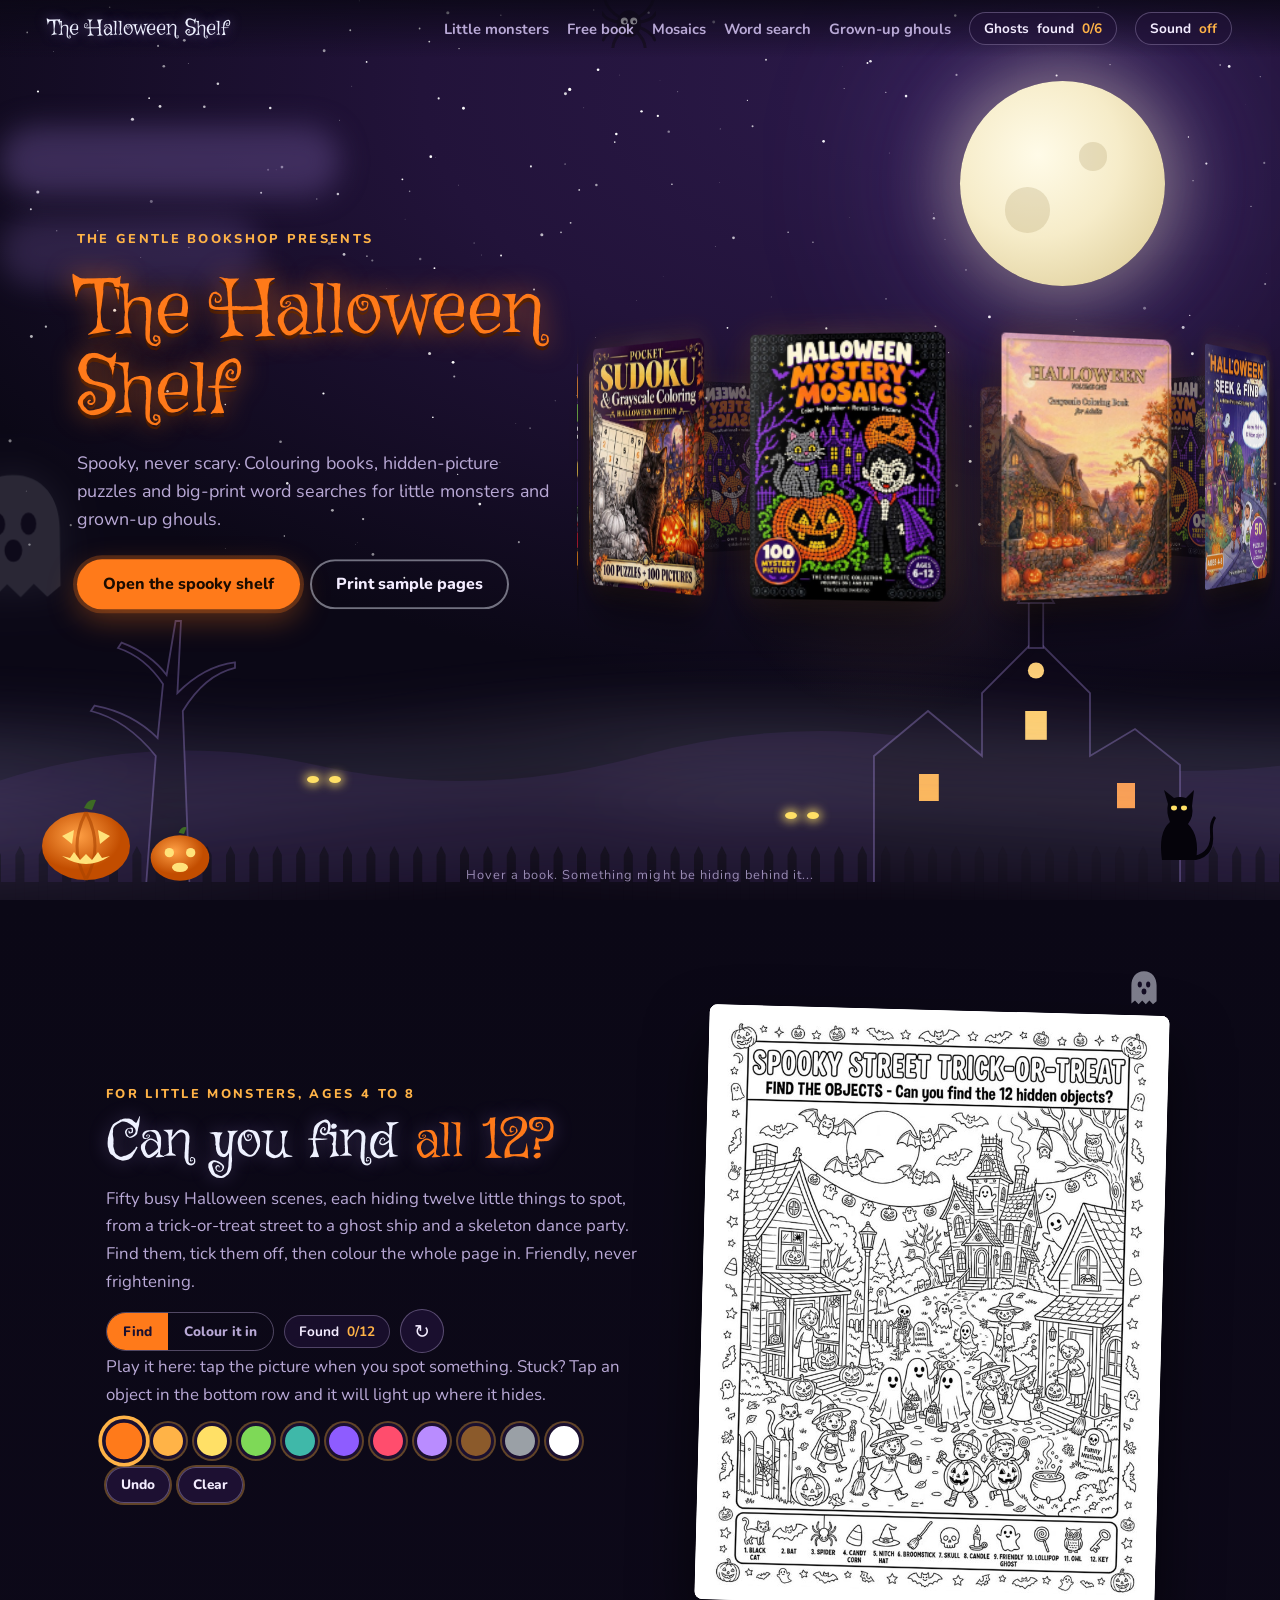
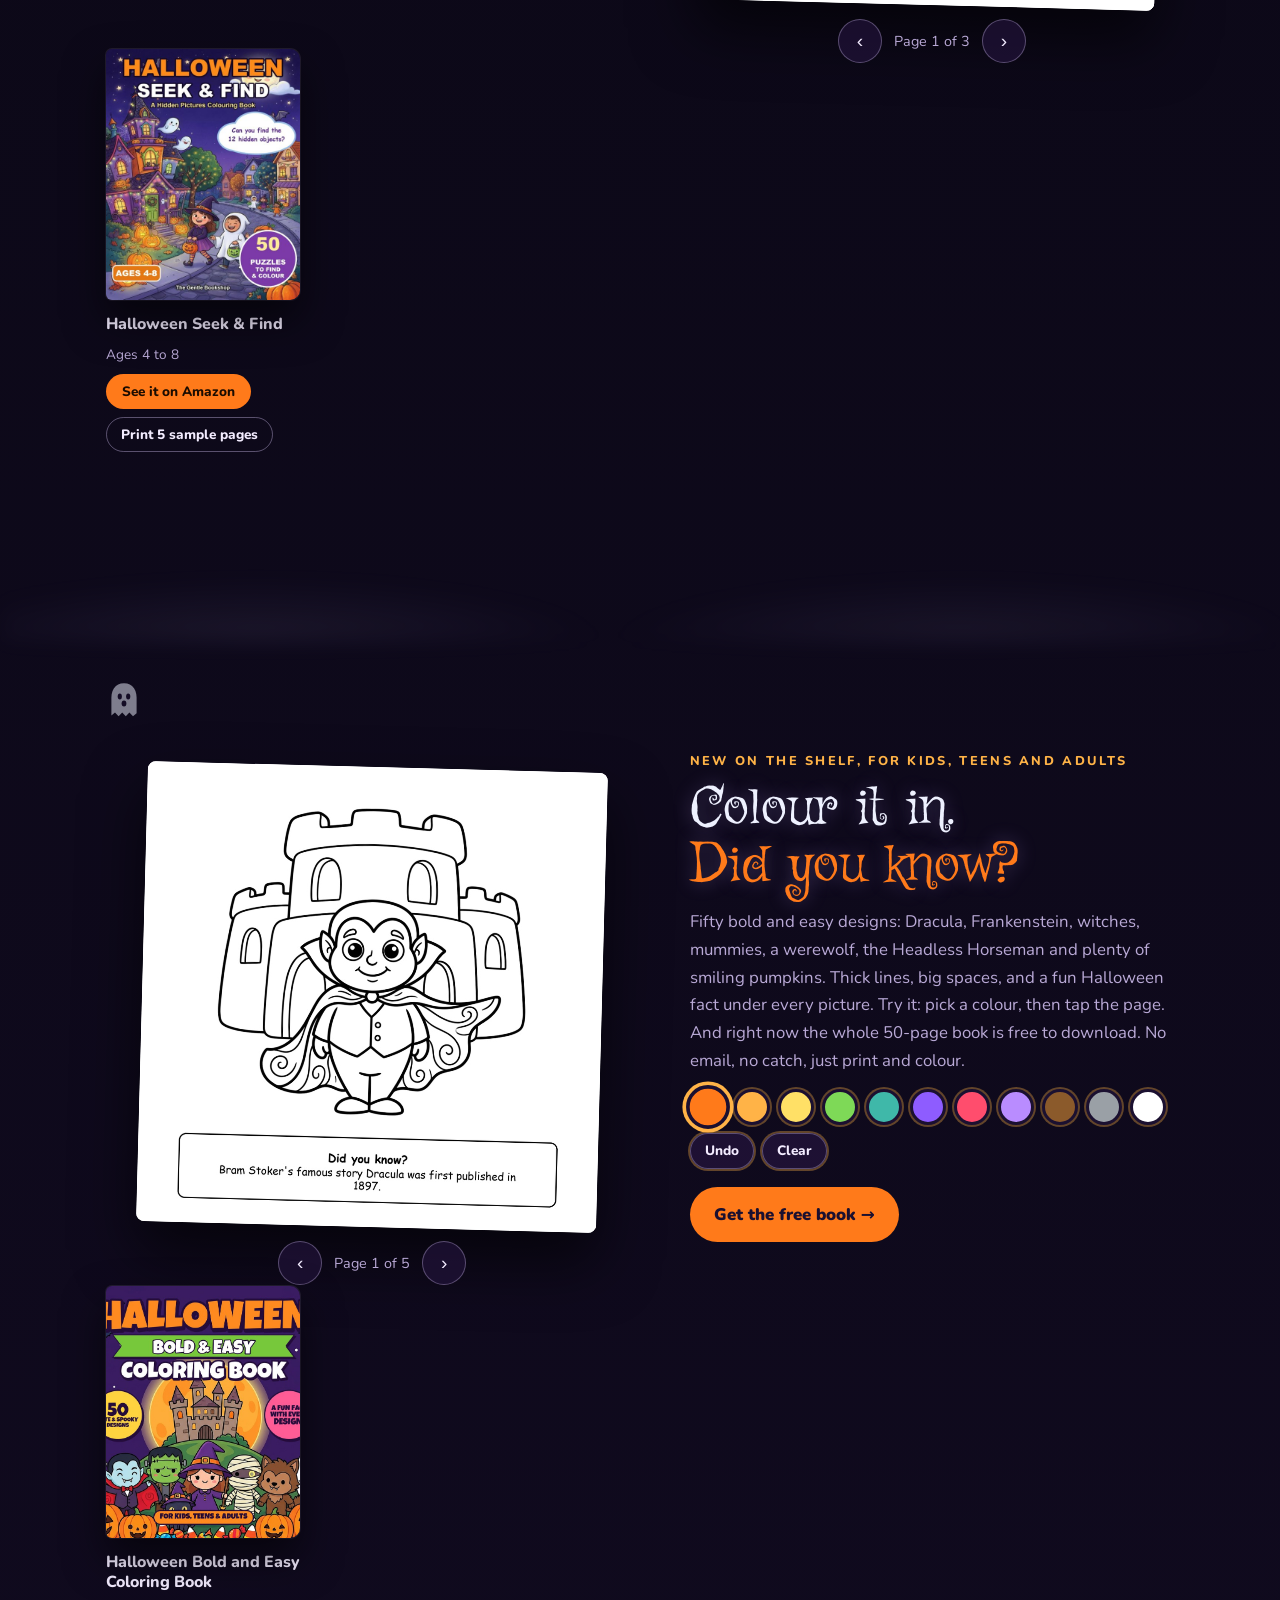
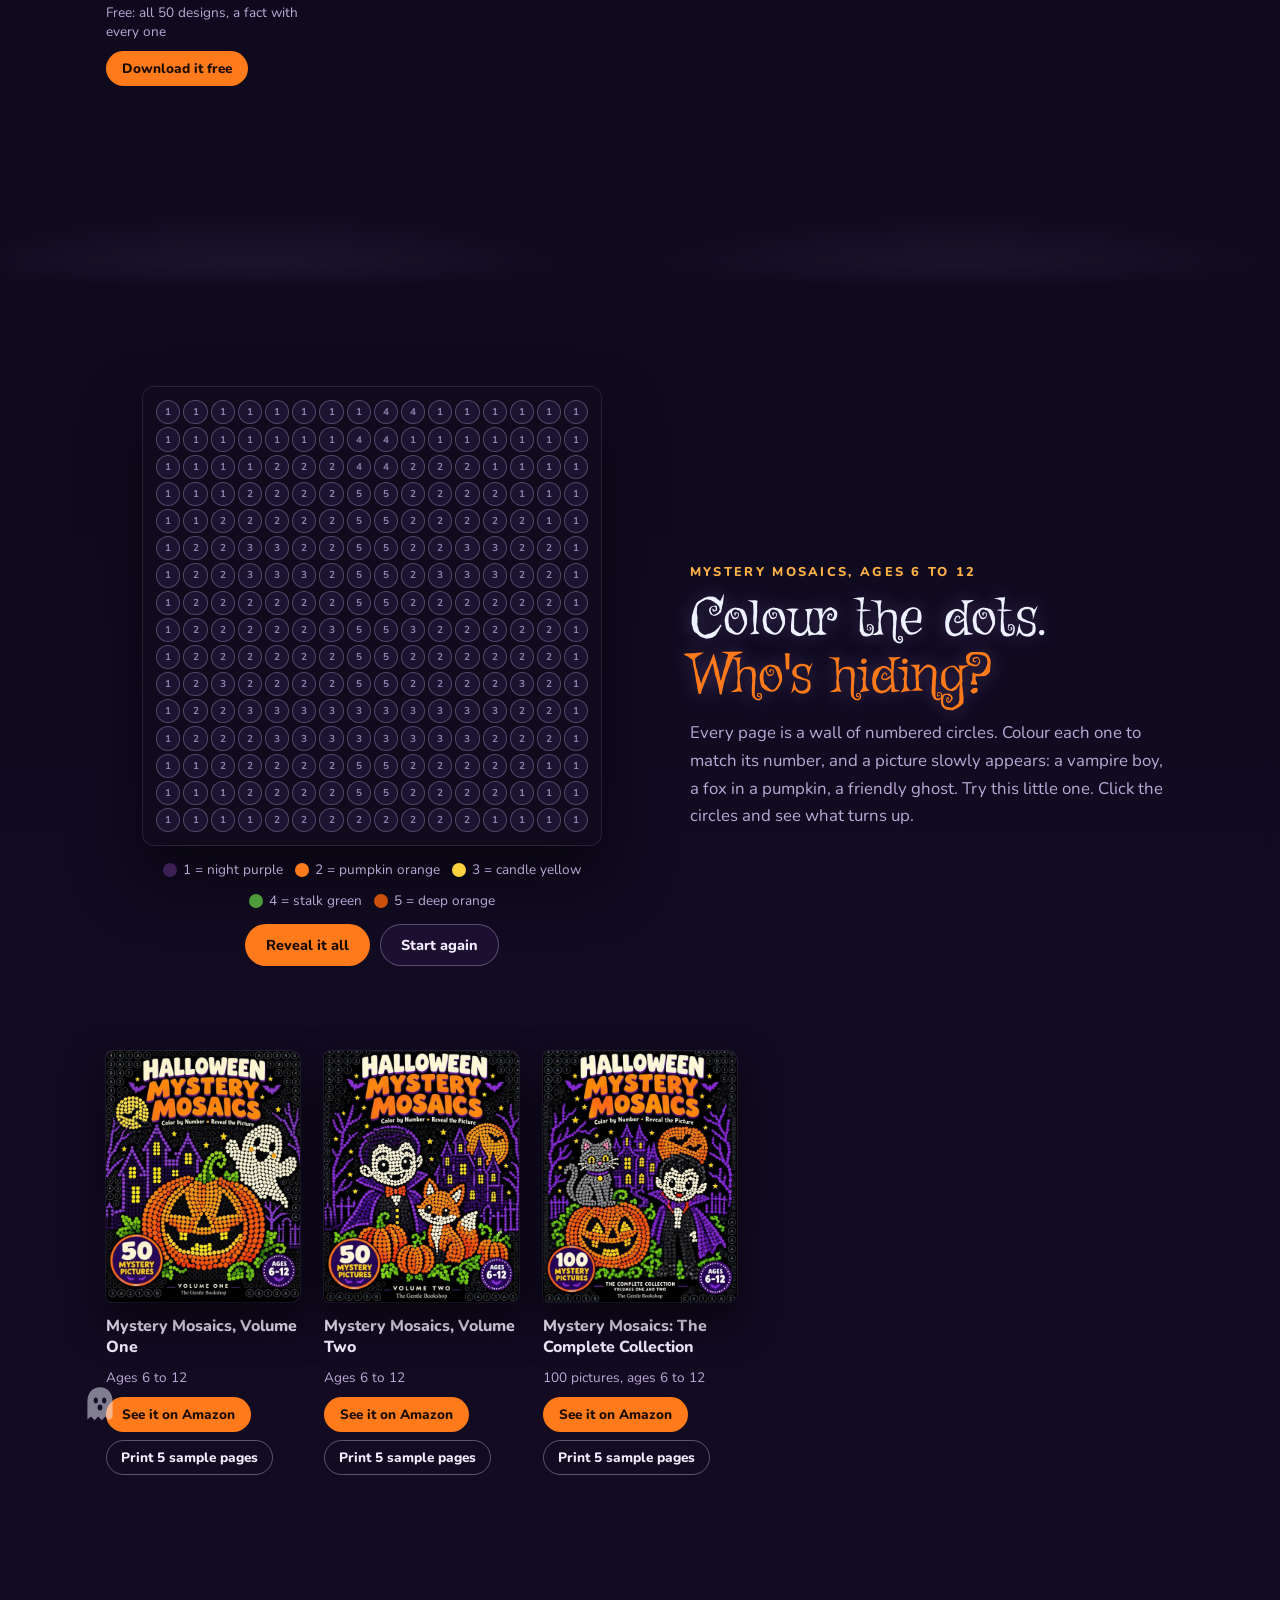
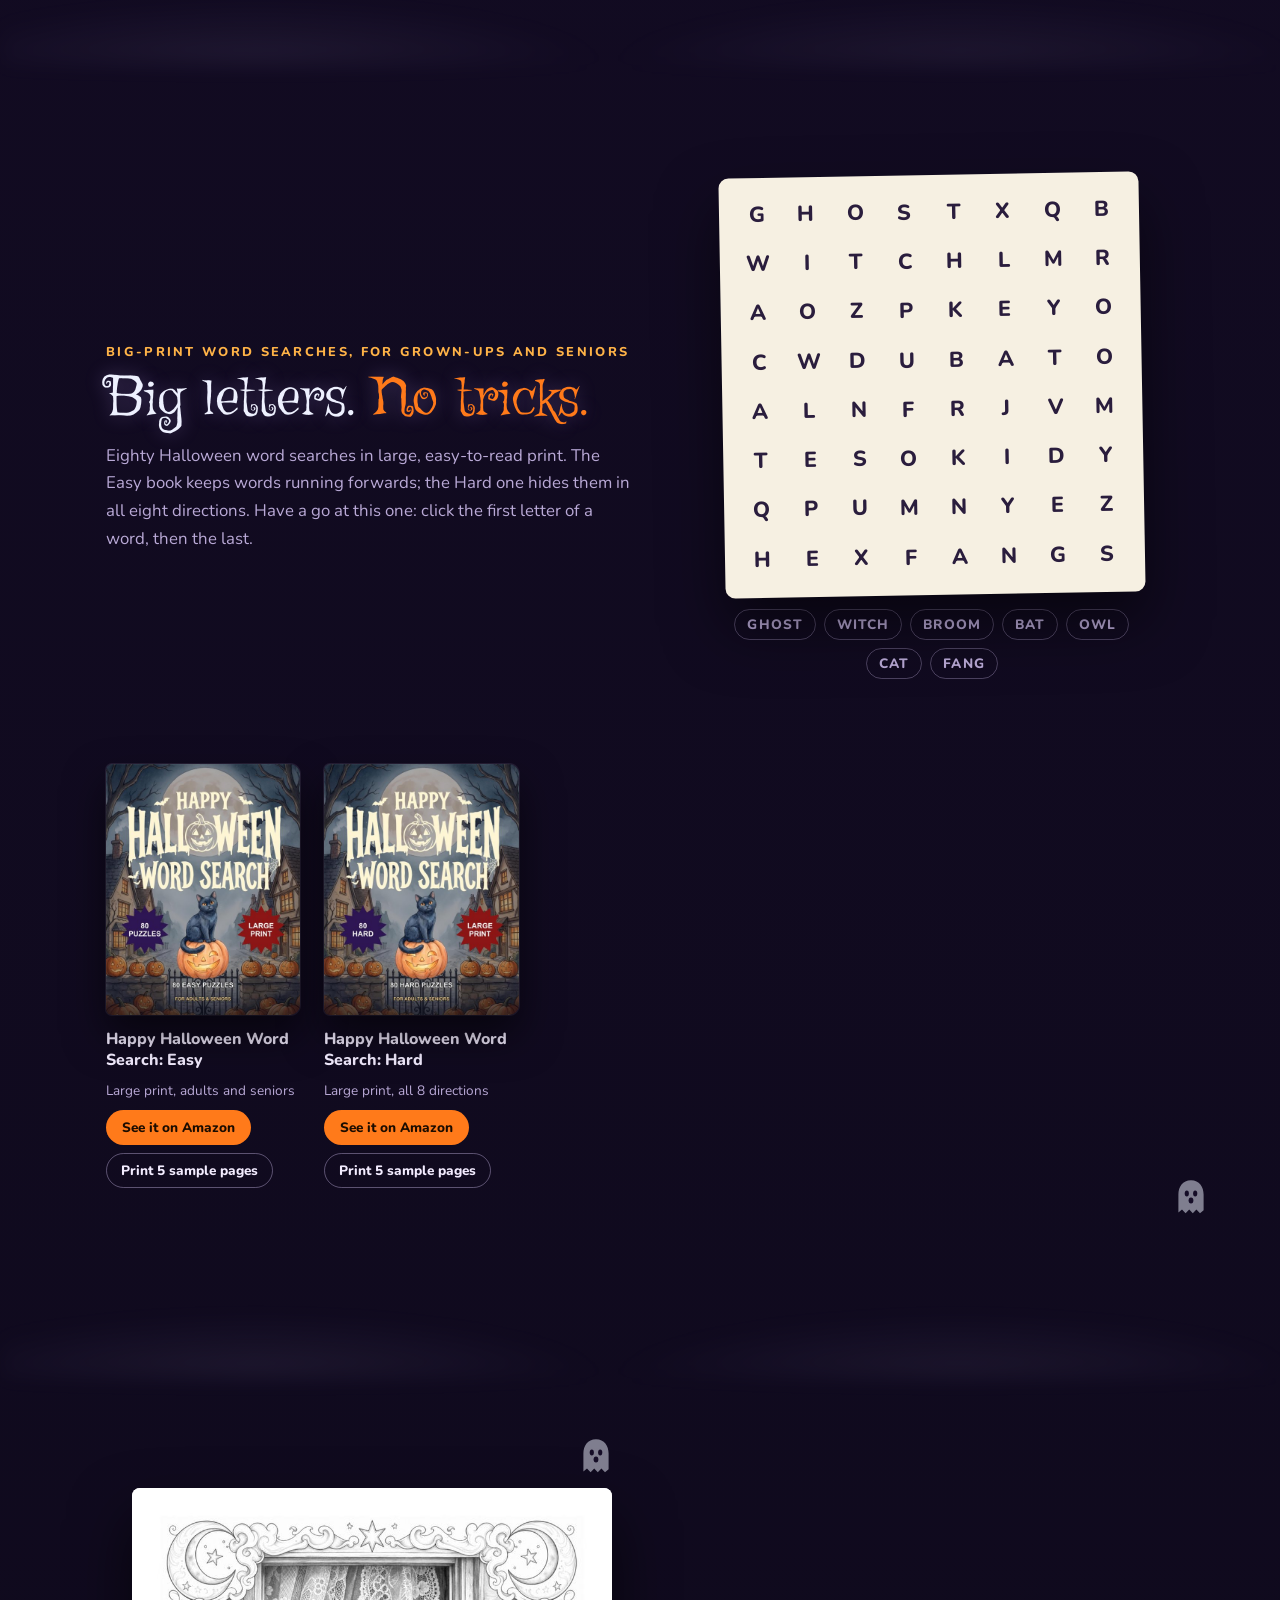
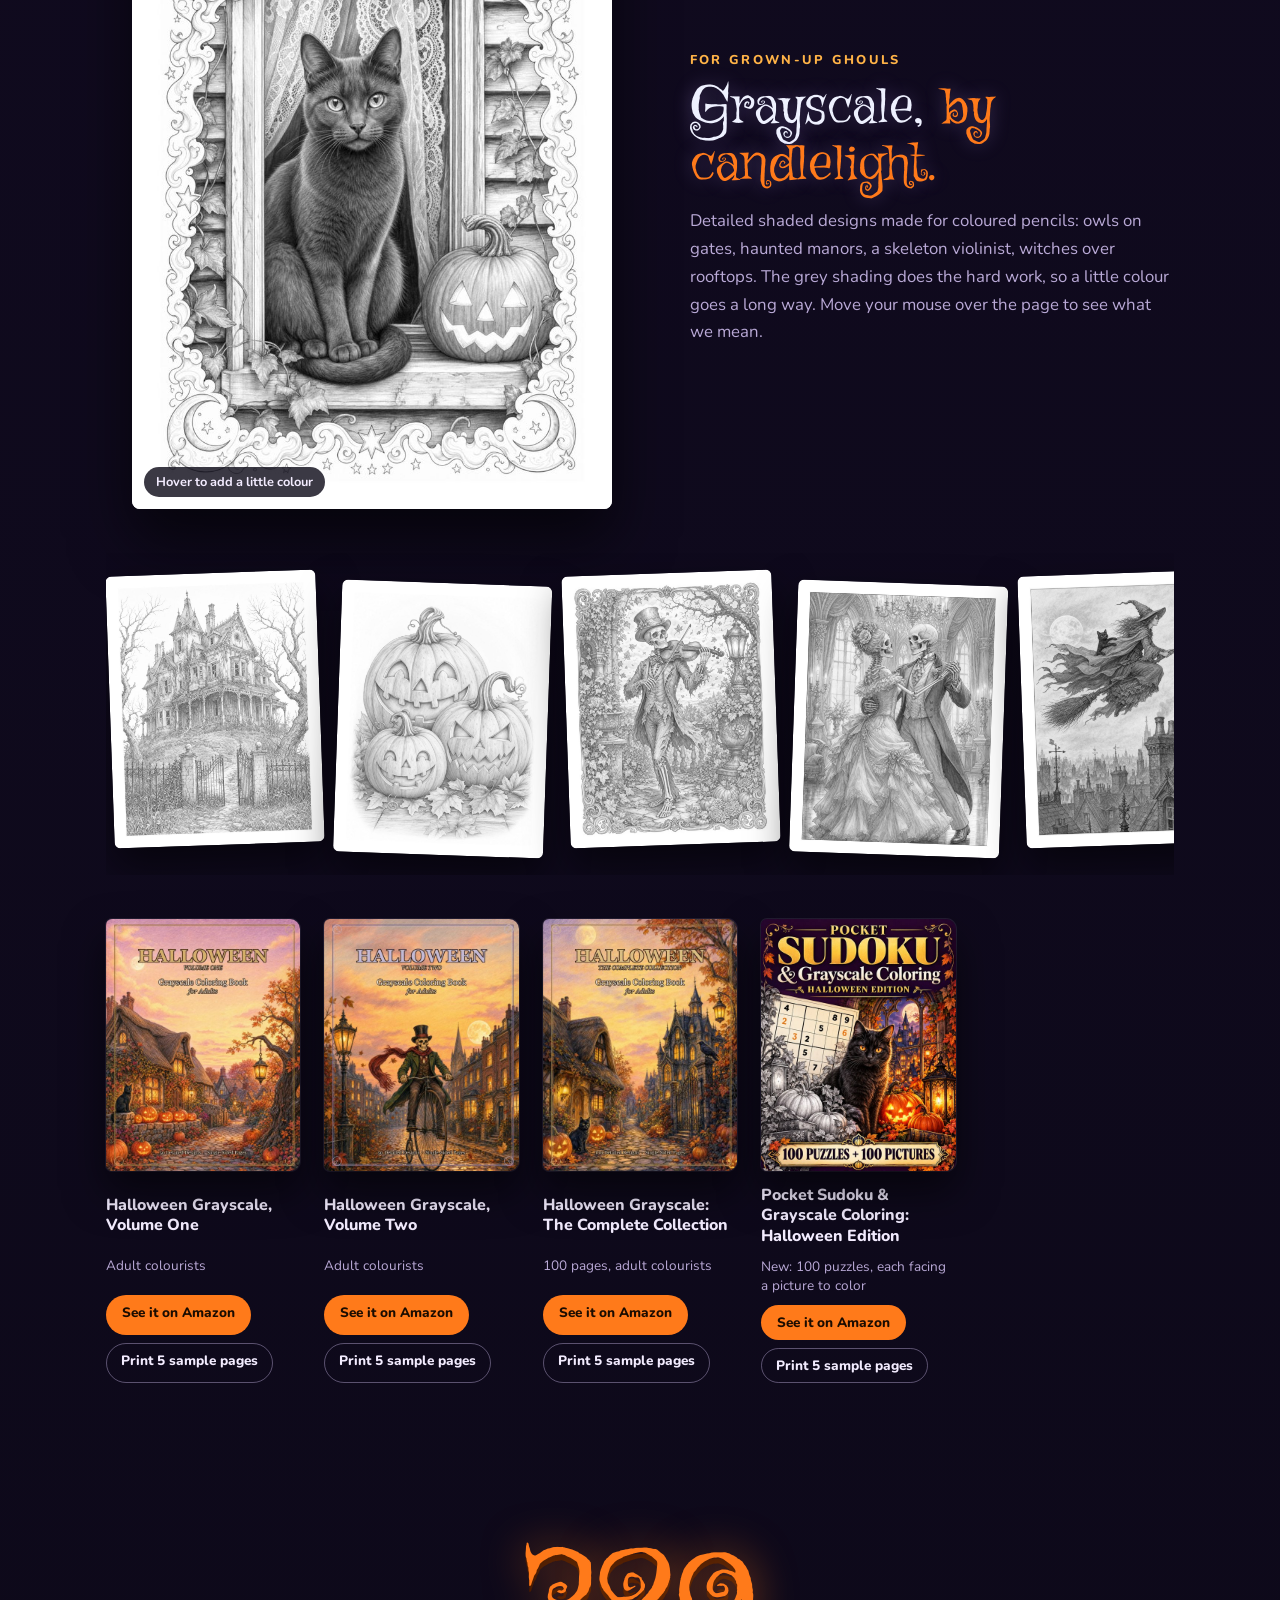
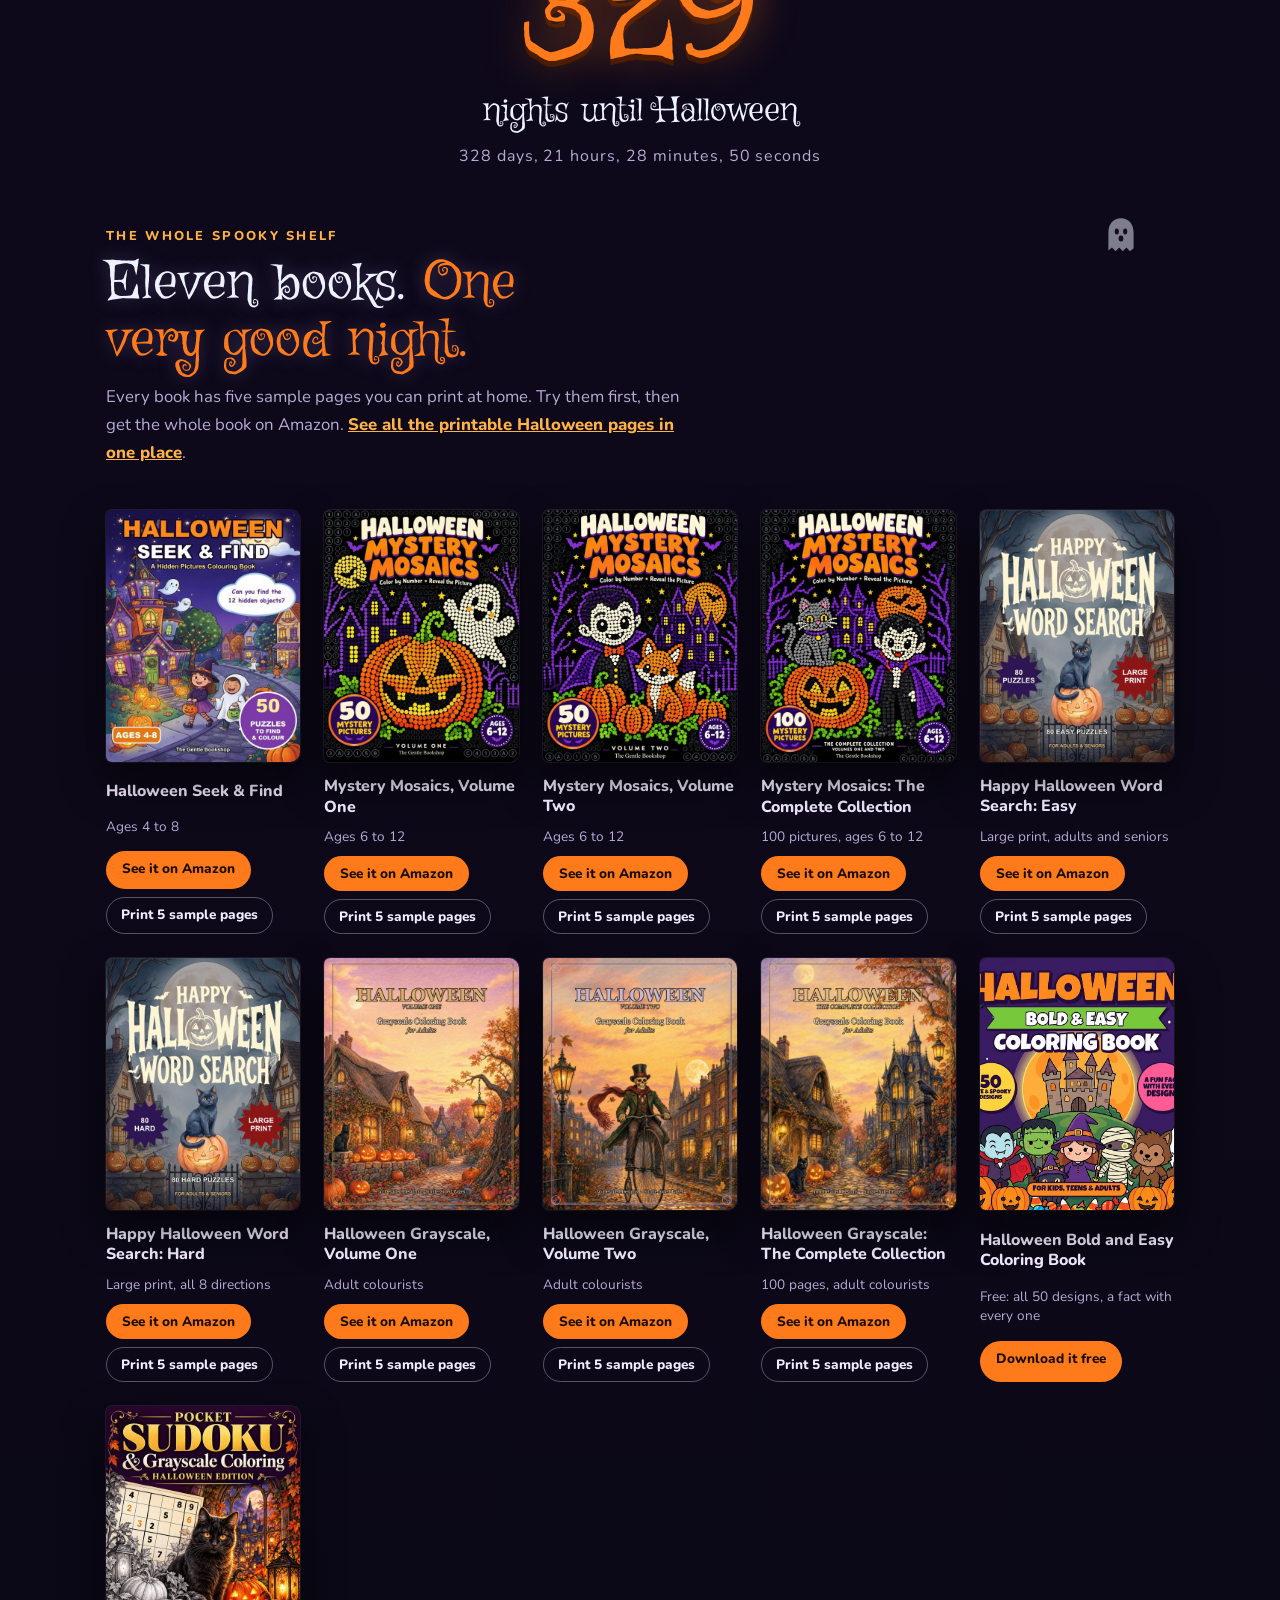
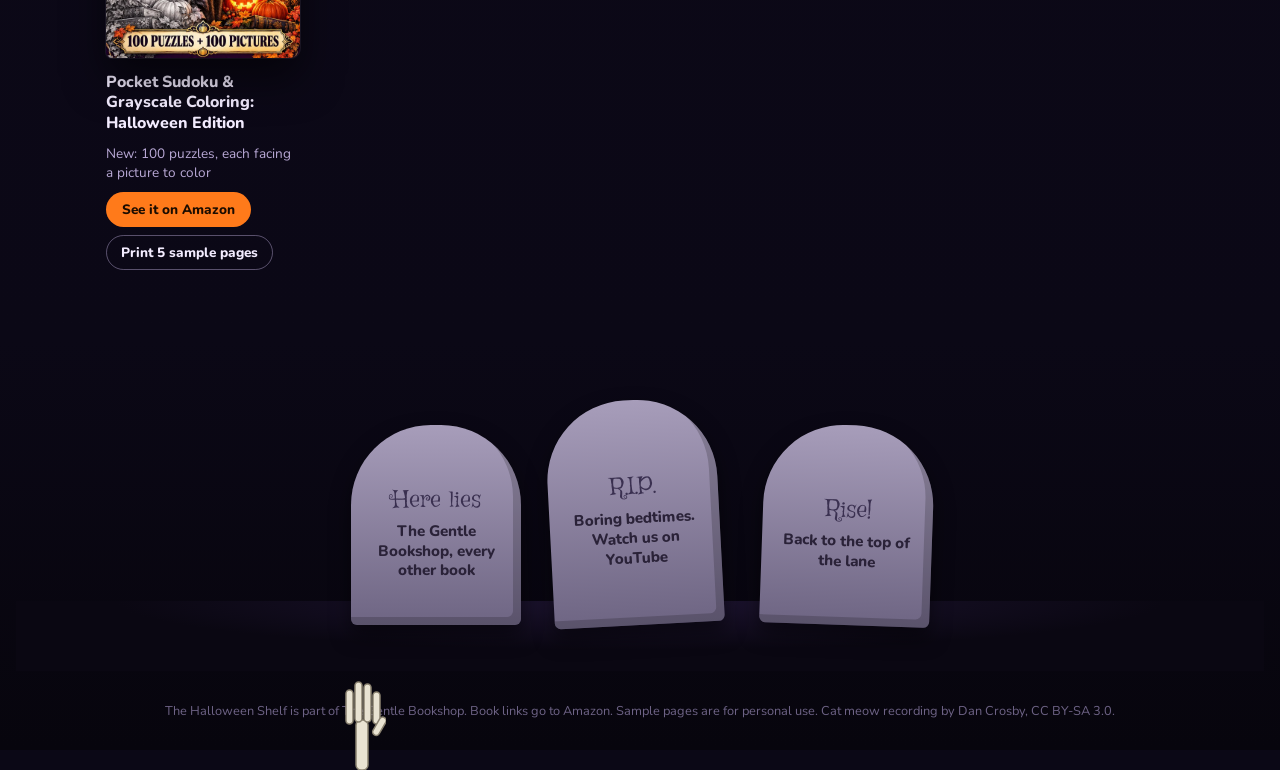
==== index.html @ a3f2cd2d "Pocket Sudoku & Grayscale Coloring: Halloween Edition is live (B0HL6G178R): ring, shelves, sample pa" ====
<!doctype html>
<html lang="en">
<head>
<meta charset="utf-8">
<meta name="viewport" content="width=device-width, initial-scale=1, viewport-fit=cover">
<title>Halloween at The Gentle Bookshop</title>
<meta name="description" content="Spooky, never scary. Halloween colouring, hidden pictures and puzzle books for little monsters and grown-up ghouls.">
<meta property="og:title" content="The Halloween Shelf | The Gentle Bookshop">
<meta property="og:description" content="Spooky, never scary. Halloween colouring, hidden pictures and puzzle books for little monsters and grown-up ghouls.">
<meta property="og:image" content="https://ainjection.github.io/halloween-books/og.jpg">
<meta property="og:url" content="https://ainjection.github.io/halloween-books/">
<meta name="twitter:card" content="summary_large_image">
<link rel="icon" href="data:image/svg+xml,%3Csvg xmlns='http://www.w3.org/2000/svg' viewBox='0 0 96 84'%3E%3Cellipse cx='48' cy='48' rx='44' ry='34' fill='%23ff7a1a'/%3E%3Cpath d='M46 10 Q50 0 58 2 L54 12Z' fill='%233d6b24'/%3E%3Cpath d='M24 38 L36 32 L34 46Z M72 38 L60 32 L62 46Z M24 58 Q48 74 72 58 L48 62Z' fill='%231b0c00'/%3E%3C/svg%3E">
<link rel="preconnect" href="https://fonts.googleapis.com">
<link rel="stylesheet" href="https://fonts.googleapis.com/css2?family=Griffy&family=Nunito:wght@400;700;800&display=swap">
<style>
:root{
  --night:#0b0816; --plum:#22133a; --dusk:#3b1f55; --moon:#f6ecc9;
  --pumpkin:#ff7a1a; --glow:#ffb347; --ghost:#eef1ff; --ink:#f3ecff; --muted:#b9a9d6;
  --display:"Griffy","Georgia",serif; --body:"Nunito","Segoe UI",system-ui,sans-serif;
  color-scheme:dark;
}
*{box-sizing:border-box}
html{scroll-behavior:smooth;scroll-padding-top:70px}
html,body{margin:0;background:var(--night);color:var(--ink);font-family:var(--body)}
a{color:inherit}

/* ---------- HERO STAGE ---------- */
.hero{position:relative;height:100vh;min-height:640px;overflow:hidden;isolation:isolate;
  background:radial-gradient(120% 90% at 75% 10%,#2c1a4a 0%,var(--plum) 35%,var(--night) 75%)}
#stars{position:absolute;inset:0;z-index:0}
.moon{position:absolute;right:9vw;top:9vh;width:clamp(120px,16vw,240px);aspect-ratio:1;border-radius:50%;z-index:1;
  background:radial-gradient(circle at 38% 36%,#fffbe8 0%,var(--moon) 45%,#d9c78f 100%);
  box-shadow:0 0 60px 18px rgba(246,236,201,.35),0 0 160px 60px rgba(160,120,255,.18)}
.moon::before,.moon::after{content:"";position:absolute;border-radius:50%;background:rgba(170,150,100,.25)}
.moon::before{width:22%;height:22%;left:22%;top:52%}
.moon::after{width:14%;height:14%;left:58%;top:30%}
.cloud{position:absolute;z-index:2;height:70px;border-radius:70px;background:rgba(92,70,130,.55);filter:blur(14px);animation:drift linear infinite}
.cloud.c1{top:14vh;width:340px;animation-duration:70s}
.cloud.c2{top:24vh;width:260px;animation-duration:95s;animation-delay:-40s;opacity:.7}
@keyframes drift{from{transform:translateX(110vw)}to{transform:translateX(-400px)}}

.skyline{position:absolute;left:0;right:0;bottom:0;z-index:3;width:100%;height:46vh}
.win{animation:flicker 3.2s infinite steps(1)}
.win.w2{animation-delay:-1.3s}.win.w3{animation-delay:-2.1s}
@keyframes flicker{0%,100%{opacity:1}40%{opacity:.35}42%{opacity:1}70%{opacity:.6}72%{opacity:1}}

.fog{position:absolute;left:-50%;width:200%;z-index:6;pointer-events:none;filter:blur(18px);
  background:radial-gradient(40% 60% at 20% 60%,rgba(200,190,255,.16),transparent 70%),
             radial-gradient(35% 55% at 55% 50%,rgba(220,210,255,.12),transparent 70%),
             radial-gradient(40% 60% at 85% 60%,rgba(200,190,255,.15),transparent 70%)}
.fog.f1{bottom:-6vh;height:34vh;animation:fogmove 38s linear infinite}
.fog.f2{bottom:4vh;height:26vh;opacity:.7;animation:fogmove 60s linear infinite reverse}
@keyframes fogmove{from{transform:translateX(0)}to{transform:translateX(25%)}}

.sprite{position:absolute;top:0;left:0;pointer-events:none;will-change:transform;transition:opacity .5s}
.ghost-svg{width:100%;height:auto;display:block;filter:drop-shadow(0 0 18px rgba(220,225,255,.55))}
.bat{width:54px;z-index:5}
.bat .wing{transform-origin:50% 50%;animation:flap .22s ease-in-out infinite alternate}
@keyframes flap{from{transform:scaleY(1)}to{transform:scaleY(.25)}}

.pumpkins{position:absolute;bottom:2vh;left:3vw;z-index:9;display:flex;gap:14px;align-items:flex-end;pointer-events:none}
.pk{position:relative}
.pk .face{animation:candle 1.4s infinite alternate ease-in-out}
.pk:nth-child(2) .face{animation-duration:1.1s}
@keyframes candle{0%{opacity:.75}30%{opacity:1}60%{opacity:.85}100%{opacity:1}}
.eyes{position:absolute;z-index:8;display:flex;gap:10px;pointer-events:none}
.eyes i{width:12px;height:7px;border-radius:50%;background:#ffe066;box-shadow:0 0 10px 3px rgba(255,224,102,.7);animation:blink 5s infinite}
@keyframes blink{0%,92%,100%{transform:scaleY(1)}95%{transform:scaleY(.08)}}

/* ---------- COPY ---------- */
.copy{position:absolute;z-index:12;left:clamp(16px,6vw,96px);top:50%;transform:translateY(-58%);max-width:min(520px,88vw)}
.kicker{font-weight:800;letter-spacing:.18em;text-transform:uppercase;font-size:.8rem;color:var(--glow)}
h1{font-family:var(--display);font-weight:400;font-size:clamp(2.6rem,6.2vw,5.2rem);line-height:1;margin:.3em 0 .25em;
  color:var(--ghost);text-shadow:0 0 22px rgba(190,160,255,.55),0 4px 0 #1a0f2b}
h1 span{color:var(--pumpkin);text-shadow:0 0 26px rgba(255,122,26,.7),0 4px 0 #3a1400}
.copy p{font-size:clamp(1rem,1.4vw,1.2rem);line-height:1.55;color:var(--muted);margin:0 0 1.4em;max-width:44ch}
.cta{display:inline-flex;gap:10px;align-items:center;padding:14px 26px;border-radius:999px;background:var(--pumpkin);color:#1b0c00;
  font-weight:800;text-decoration:none;box-shadow:0 0 0 4px rgba(255,122,26,.25),0 10px 30px rgba(255,122,26,.35);transition:transform .2s}
.cta:hover{transform:translateY(-2px) scale(1.03)}
.cta:focus-visible{outline:3px solid var(--ghost);outline-offset:3px}

/* ---------- 3D CAROUSEL ---------- */
.carousel-wrap{position:absolute;z-index:11;right:clamp(0px,4vw,80px);top:50%;transform:translateY(-46%);
  width:min(620px,56vw);height:420px;perspective:1300px}
.ring{position:absolute;left:50%;top:50%;width:0;height:0;transform-style:preserve-3d}
.book{position:absolute;width:150px;height:200px;margin:-100px 0 0 -75px;transform-style:preserve-3d;cursor:pointer;text-decoration:none}
.book .cover{position:absolute;inset:0;border-radius:4px 8px 8px 4px;overflow:hidden;background:#1a1028;
  box-shadow:0 18px 40px rgba(0,0,0,.6),0 0 24px rgba(255,160,60,.18);transition:transform .35s,box-shadow .35s;backface-visibility:hidden}
.book .cover img{width:100%;height:100%;object-fit:cover;display:block}
.book .cover::after{content:"";position:absolute;inset:0;background:linear-gradient(100deg,rgba(255,255,255,.18),transparent 30%,transparent 80%,rgba(0,0,0,.25))}
.book:hover .cover,.book:focus-visible .cover{transform:translateZ(40px) scale(1.06);box-shadow:0 26px 60px rgba(0,0,0,.7),0 0 40px rgba(255,160,60,.5)}
.book:focus-visible{outline:none}
/* the peeking ghost lives behind each book */
.peek{position:absolute;left:50%;top:0;width:78px;margin-left:-39px;transform:translateY(20%) translateZ(-6px);
  transition:transform .45s cubic-bezier(.34,1.8,.5,1);pointer-events:none}
.book.peeking .peek{transform:translateY(-52%) translateZ(-6px)}
.book:hover .peek,.book:focus-visible .peek{transform:translateY(-92%) translateZ(-6px) rotate(-6deg)}
.boo{position:absolute;left:62%;top:-4px;font-family:var(--display);font-size:1.3rem;color:#1b0c00;background:var(--ghost);
  padding:2px 10px;border-radius:14px;opacity:0;transform:scale(.4) translateY(10px);transition:all .3s .1s;box-shadow:0 4px 12px rgba(0,0,0,.4);white-space:nowrap}
.book:hover .boo,.book:focus-visible .boo{opacity:1;transform:scale(1) translateY(-70px)}
.label{position:absolute;left:0;right:0;bottom:-34px;text-align:center;font-size:.8rem;font-weight:700;color:var(--muted);
  opacity:0;transition:opacity .3s;backface-visibility:hidden}
.book:hover .label{opacity:1}

/* the big "jump out" ghost */
.jumper{position:absolute;z-index:30;left:50%;top:50%;width:260px;margin:-150px 0 0 -130px;opacity:0;pointer-events:none}
.jumper.go{animation:jump 2.4s cubic-bezier(.3,.1,.2,1) forwards}
@keyframes jump{0%{opacity:0;transform:scale(.15) translateY(80px)}35%{opacity:.95;transform:scale(1.1) translateY(0)}
  55%{opacity:.95;transform:scale(1.25) rotate(-4deg)}100%{opacity:0;transform:scale(3.2) translateY(-60px)}}
.jumper .say{position:absolute;left:100%;top:10%;font-family:var(--display);font-size:2.4rem;color:var(--ghost);text-shadow:0 0 18px rgba(200,180,255,.9)}

.hint{position:absolute;z-index:12;left:50%;bottom:16px;transform:translateX(-50%);font-size:.8rem;color:var(--muted);letter-spacing:.08em;opacity:.8}

/* cursor lantern */
.lantern{position:absolute;inset:0;z-index:10;pointer-events:none;
  background:radial-gradient(260px 260px at var(--mx,70%) var(--my,60%),rgba(255,190,110,.10),transparent 70%)}

/* ---------- daft characters ---------- */
.char{position:absolute;pointer-events:none}
.frank{z-index:9;bottom:1vh;width:130px;left:0;transform:translateX(-200px)}
.frank .bob{animation:bob .6s ease-in-out infinite alternate}
.frank .leg-l,.frank .leg-r{transform-box:fill-box;transform-origin:50% 0;animation:stomp .6s ease-in-out infinite alternate}
.frank .leg-r{animation-direction:alternate-reverse}
.frank .arms{transform-box:fill-box;transform-origin:0 50%;animation:reach 1.2s ease-in-out infinite alternate}
@keyframes bob{from{transform:translateY(0)}to{transform:translateY(-5px)}}
@keyframes stomp{from{transform:rotate(-16deg)}to{transform:rotate(16deg)}}
@keyframes reach{from{transform:rotate(-4deg)}to{transform:rotate(5deg)}}
.vamp{z-index:12;bottom:-6px;left:36vw;width:140px;transform:translateY(105%);transition:transform .7s cubic-bezier(.34,1.5,.6,1)}
.vamp.up{transform:translateY(0)}
.vamp .cape-l,.vamp .cape-r{transform-box:fill-box;transition:transform .35s ease-out .5s}
.vamp .cape-l{transform-origin:100% 20%;transform:scaleX(.35)}
.vamp .cape-r{transform-origin:0 20%;transform:scaleX(.35)}
.vamp.up .cape-l,.vamp.up .cape-r{transform:scaleX(1)}
.vamp .bleh{position:absolute;left:84%;top:-8px;font-family:var(--display);font-size:1.4rem;color:#1b0c00;background:#fff;padding:2px 10px;border-radius:14px;opacity:0;transform:scale(.4);transition:all .3s .9s}
.vamp.up .bleh{opacity:1;transform:scale(1) rotate(6deg)}
.vamp.poof{transition:opacity .25s;opacity:0}
.witch{z-index:2;top:11vh;left:0;width:150px;transform:translateX(-220px)}
.spider{z-index:13;top:0;left:47vw;width:54px}
.spider .thread{position:absolute;left:50%;top:0;width:1px;height:var(--drop,0px);background:rgba(230,225,255,.55);transform:translateX(-50%)}
.spider .body{position:absolute;left:0;top:var(--drop,0px);width:54px;transform:translateY(-6px)}
.spider.wiggle .body{animation:wiggle .25s ease-in-out 6 alternate}
@keyframes wiggle{from{transform:translateY(-6px) rotate(-12deg)}to{transform:translateY(-6px) rotate(12deg)}}
.cat{z-index:9;right:5vw;bottom:32px;width:70px}
.cat .tail{transform-box:fill-box;transform-origin:0 100%;animation:swish 2.4s ease-in-out infinite alternate}
.cat .eye{animation:blink 4.5s infinite;transform-box:fill-box;transform-origin:center}
@keyframes swish{from{transform:rotate(-12deg)}to{transform:rotate(18deg)}}
/* ---------- nav ---------- */
.nav{position:fixed;z-index:50;top:0;left:0;right:0;display:flex;align-items:center;gap:18px;padding:12px clamp(16px,4vw,48px);
  padding-top:calc(12px + env(safe-area-inset-top,0px));background:linear-gradient(rgba(11,8,22,.85),rgba(11,8,22,0));pointer-events:none}
.nav > *{pointer-events:auto}
.nav .brand{font-family:var(--display);font-size:1.35rem;color:var(--ghost);text-decoration:none;margin-right:auto;text-shadow:0 0 12px rgba(190,160,255,.5)}
.nav .links{display:flex;gap:18px;font-weight:700;font-size:.92rem}
.nav .links a{text-decoration:none;color:var(--muted);transition:color .2s}
.nav .links a:hover{color:var(--glow)}
.pill{display:inline-flex;align-items:center;gap:8px;border:1px solid rgba(185,169,214,.35);border-radius:999px;padding:6px 14px;font-size:.85rem;font-weight:700;
  background:rgba(34,19,58,.6);color:var(--ink);backdrop-filter:blur(6px);cursor:pointer;font-family:var(--body)}
.pill b{color:var(--glow);font-variant-numeric:tabular-nums}
.pill:focus-visible{outline:2px solid var(--glow);outline-offset:2px}
button.pill:hover{border-color:var(--glow)}

/* ---------- intro: strike a match ---------- */
.intro{position:fixed;inset:0;z-index:100;background:#000;display:grid;place-items:center;cursor:pointer}
.intro .match{width:40px;height:90px;position:relative;opacity:0;animation:matchIn .5s .2s forwards}
.intro .flame{position:absolute;left:50%;top:0;width:26px;height:44px;margin-left:-13px;border-radius:50% 50% 45% 45%/60% 60% 40% 40%;
  background:radial-gradient(ellipse at 50% 70%,#fff6c8 0%,#ffcf4a 35%,#ff7a1a 70%,transparent 72%);
  box-shadow:0 0 40px 18px rgba(255,150,40,.45);transform:scale(0);transform-origin:50% 90%;animation:ignite .35s .75s forwards,wobble .18s 1.1s infinite alternate}
.intro .stick{position:absolute;left:50%;top:38px;width:5px;height:52px;margin-left:-2.5px;background:#c9a36a;border-radius:2px}
.intro .say{position:absolute;bottom:18vh;left:0;right:0;text-align:center;font-family:var(--display);color:#8b7aa8;font-size:1.1rem;opacity:0;animation:matchIn .5s .9s forwards}
.intro .face{position:absolute;left:50%;bottom:calc(50% + 40px);height:min(42vmin,340px);width:auto;transform:translateX(-50%) scale(.92);transform-origin:50% 100%;
  opacity:0;filter:brightness(.2) blur(2px);animation:faceIn 1s 1s forwards,lunge .45s 2.15s cubic-bezier(.3,1.8,.5,1) forwards}
.intro .face .eye{opacity:0;animation:eyesOn .15s 1.9s forwards}
.intro .match{position:relative;z-index:2}
@keyframes faceIn{to{opacity:1;filter:brightness(1) blur(0)}}
@keyframes lunge{to{transform:translateX(-50%) scale(1.14)}}
@keyframes eyesOn{to{opacity:1}}
.intro.open{animation:openUp 1.3s cubic-bezier(.7,0,.3,1) forwards}
@keyframes matchIn{to{opacity:1}}
@keyframes ignite{0%{transform:scale(0)}70%{transform:scale(1.25)}100%{transform:scale(1)}}
@keyframes wobble{from{transform:scale(1) skewX(-3deg)}to{transform:scale(1.06,.96) skewX(3deg)}}
@keyframes openUp{from{clip-path:circle(150% at 50% 50%)}to{clip-path:circle(0% at 50% 40%)}}
.intro.gone{display:none}

/* title letters drop in */
.ltr{display:inline-block;transform:translateY(-120vh) rotate(-20deg);opacity:0}
.drop .ltr{animation:ltrDrop .9s cubic-bezier(.3,1.6,.5,1) forwards}
@keyframes ltrDrop{to{transform:none;opacity:1}}

/* parallax layers (the individual translate property stacks with animations) */
.moon{translate:calc(var(--px,0) * -14px) calc(var(--py,0) * -10px)}
.skyline{translate:calc(var(--px,0) * -24px) 0}
.fog.f2{translate:calc(var(--px,0) * -34px) 0}
.fog.f1{translate:calc(var(--px,0) * -50px) 0}
.carousel-wrap{translate:calc(var(--px,0) * 16px) calc(var(--py,0) * 10px)}

/* ---------- page sections ---------- */
.lane{position:relative;background:linear-gradient(var(--night),#120b22 40%,var(--night))}
.chapter{position:relative;max-width:1180px;margin:0 auto;padding:110px clamp(16px,5vw,56px) 70px;display:grid;gap:44px}
.chapter-head{max-width:640px}
.chapter-head .kicker{margin-bottom:10px}
.chapter h2{font-family:var(--display);font-weight:400;font-size:clamp(2.1rem,4.4vw,3.4rem);line-height:1.05;margin:0 0 14px;color:var(--ghost);
  text-shadow:0 0 18px rgba(190,160,255,.35);text-wrap:balance}
.chapter h2 em{font-style:normal;color:var(--pumpkin)}
.chapter p{color:var(--muted);line-height:1.65;font-size:1.05rem;margin:0;max-width:60ch}
.split{display:grid;grid-template-columns:1.1fr 1fr;gap:clamp(24px,4vw,56px);align-items:center}
.divider{height:120px;background:
  radial-gradient(40% 80% at 20% 100%,rgba(200,190,255,.08),transparent 70%),
  radial-gradient(40% 80% at 75% 100%,rgba(200,190,255,.07),transparent 70%);filter:blur(10px)}

/* book cards */
.shelf{display:grid;grid-template-columns:repeat(auto-fill,minmax(190px,1fr));gap:24px}
.card{display:grid;gap:10px;text-decoration:none;color:var(--ink);perspective:800px}
.card .tilt{position:relative;border-radius:6px 10px 10px 6px;overflow:hidden;aspect-ratio:1000/1293;background:#1a1028;
  box-shadow:0 20px 40px rgba(0,0,0,.55),0 0 0 1px rgba(185,169,214,.12);transition:transform .15s ease-out,box-shadow .3s;transform-style:preserve-3d}
.card .tilt img{width:100%;height:100%;object-fit:cover;display:block}
.card .tilt::after{content:"";position:absolute;inset:0;background:radial-gradient(circle at var(--gx,50%) var(--gy,30%),rgba(255,255,255,.22),transparent 55%);opacity:0;transition:opacity .3s}
.card:hover .tilt{box-shadow:0 26px 60px rgba(0,0,0,.6),0 0 30px rgba(255,140,40,.35)}
.card:hover .tilt::after{opacity:1}
.card h3{font-size:1rem;margin:4px 0 0;font-weight:800;line-height:1.3}
.card .who{font-size:.85rem;color:var(--muted)}
.card .buy{justify-self:start;font-size:.85rem;font-weight:800;color:#1b0c00;background:var(--pumpkin);padding:8px 16px;border-radius:999px;transition:transform .2s}
.card:hover .buy{transform:translateY(-2px)}
.card:focus-visible{outline:2px solid var(--glow);outline-offset:6px;border-radius:8px}

/* tap-to-colour on the sample pages */
.cpage{position:absolute;inset:0;width:100%;height:100%;border-radius:8px;transform:rotate(1.5deg);cursor:crosshair;touch-action:manipulation;z-index:2;transition:opacity .25s}
.cpal{display:flex;flex-wrap:wrap;gap:8px;margin-top:14px;align-items:center}
.cpal button{width:36px;height:36px;border-radius:50%;border:3px solid #1b1030;box-shadow:0 0 0 2px rgba(255,179,71,.35);cursor:pointer;transition:transform .15s}
.cpal button[aria-pressed="true"]{transform:scale(1.22);box-shadow:0 0 0 3px var(--glow)}
.cpal .undo{width:auto;border-radius:999px;padding:0 14px;height:36px;background:rgba(34,19,58,.8);color:var(--ink);border:1px solid rgba(185,169,214,.4);font:800 .85rem var(--body)}
.modes{display:inline-flex;border:1px solid rgba(185,169,214,.4);border-radius:999px;overflow:hidden}
.modes button{background:transparent;color:var(--muted);border:0;padding:9px 16px;font:800 .85rem var(--body);cursor:pointer}
.modes button[aria-pressed="true"]{background:var(--pumpkin);color:#1b1030}
/* seek & find game */
.sf-layer{position:absolute;inset:0;z-index:3;transform:rotate(1.5deg);cursor:crosshair;touch-action:manipulation}
.sf-layer svg{width:100%;height:100%;display:block}
.sf-ring{fill:none;stroke:#39d98a;stroke-width:6}
.sf-ring.sf-hint{stroke:var(--pumpkin);stroke-dasharray:10 8;animation:sfpulse 1s ease-in-out infinite alternate}
.sf-ring.miss{stroke:#ff4d6d;stroke-width:4;animation:sffade .6s forwards}
.sf-tick{fill:#39d98a;opacity:.85}
@keyframes sfpulse{from{stroke-width:5;opacity:.6}to{stroke-width:9;opacity:1}}
@keyframes sffade{to{opacity:0}}
.sf-bar{display:flex;gap:10px;align-items:center;flex-wrap:wrap;margin-top:14px}
.sf-bar .pill b{color:var(--glow)}
.sf-help{font-size:.9rem;color:var(--muted);margin-top:8px}
/* page flipper (seek & find) */
.flipper{position:relative;aspect-ratio:760/983;max-width:460px;justify-self:center;width:100%}
.flipper img{position:absolute;inset:0;width:100%;height:100%;object-fit:contain;border-radius:8px;background:#fff;box-shadow:0 30px 60px rgba(0,0,0,.6);
  opacity:0;transform:rotate(-2deg) scale(.96);transition:opacity .5s,transform .5s}
.flipper img.on{opacity:1;transform:rotate(1.5deg)}
.flipper .ctrl{position:absolute;left:0;right:0;bottom:-58px;display:flex;justify-content:center;gap:12px;align-items:center;color:var(--muted);font-size:.9rem}
.round{width:44px;height:44px;border-radius:50%;border:1px solid rgba(185,169,214,.4);background:rgba(34,19,58,.7);color:var(--ink);font-size:1.2rem;cursor:pointer}
.round:hover{border-color:var(--glow);color:var(--glow)}
.round:focus-visible{outline:2px solid var(--glow);outline-offset:2px}

/* mosaic mini-game */
.mosaic-box{display:grid;gap:14px;justify-items:center}
.mosaic{display:grid;grid-template-columns:repeat(16,1fr);gap:3px;width:min(460px,100%);padding:14px;background:#0f0a1c;border-radius:12px;
  box-shadow:0 30px 60px rgba(0,0,0,.5),inset 0 0 0 1px rgba(185,169,214,.15)}
.mosaic button{aspect-ratio:1;border-radius:50%;border:1px solid rgba(185,169,214,.35);background:#1b1330;color:#8f80ad;font:700 clamp(7px,1.1vw,10px)/1 var(--body);
  padding:0;cursor:pointer;transition:background .25s,transform .25s,color .25s}
.mosaic button:hover{transform:scale(1.25)}
.mosaic button.done{color:transparent;border-color:transparent;transform:scale(1.08)}
.legend{display:flex;flex-wrap:wrap;gap:12px;justify-content:center;font-size:.85rem;color:var(--muted)}
.legend span{display:inline-flex;align-items:center;gap:6px}
.legend i{width:14px;height:14px;border-radius:50%;display:inline-block}
.mosaic-actions{display:flex;gap:10px;flex-wrap:wrap;justify-content:center}
.btn{font:800 .9rem var(--body);border-radius:999px;padding:10px 20px;cursor:pointer;border:1px solid rgba(185,169,214,.4);background:rgba(34,19,58,.7);color:var(--ink)}
.btn.hot{background:var(--pumpkin);color:#1b0c00;border-color:transparent}
.btn:focus-visible{outline:2px solid var(--glow);outline-offset:2px}
.status{min-height:1.4em;font-family:var(--display);color:var(--glow);font-size:1.2rem;text-align:center}

/* word search mini-game */
.ws{display:grid;grid-template-columns:repeat(8,1fr);gap:6px;width:min(420px,100%);padding:16px;background:#f6f0e2;border-radius:10px;
  box-shadow:0 30px 60px rgba(0,0,0,.5);transform:rotate(-1deg);user-select:none}
.ws button{aspect-ratio:1;border:0;border-radius:8px;background:transparent;font:800 clamp(1rem,2.2vw,1.35rem)/1 var(--body);color:#2a1d3d;cursor:pointer;transition:background .2s,color .2s}
.ws button:hover{background:rgba(255,122,26,.18)}
.ws button.pick{background:var(--pumpkin);color:#fff}
.ws button.found{background:#5b3a8c;color:#fff}
.words{display:flex;flex-wrap:wrap;gap:8px;justify-content:center;max-width:420px}
.words span{font-weight:800;font-size:.85rem;letter-spacing:.08em;padding:5px 12px;border-radius:999px;border:1px solid rgba(185,169,214,.35);color:var(--muted)}
.words span.got{background:#5b3a8c;color:#fff;border-color:transparent;text-decoration:line-through}

/* grayscale: colour brush demo + gallery */
.brush{position:relative;max-width:480px;justify-self:center;width:100%;border-radius:8px;overflow:hidden;box-shadow:0 30px 60px rgba(0,0,0,.6);cursor:crosshair;background:#fff}
.brush img{display:block;width:100%;height:auto}
.brush .tint{position:absolute;inset:0;mix-blend-mode:color;opacity:0;transition:opacity .3s;
  background:radial-gradient(35% 30% at 30% 35%,#ff7a1a,transparent 70%),radial-gradient(35% 35% at 70% 60%,#7b3fd1,transparent 70%),
    radial-gradient(40% 30% at 45% 85%,#3f9a4a,transparent 70%),radial-gradient(35% 30% at 75% 20%,#ffcf4a,transparent 70%),#b84a1a;
  -webkit-mask-image:radial-gradient(circle 120px at var(--bx,50%) var(--by,50%),#000 55%,transparent 100%);
          mask-image:radial-gradient(circle 120px at var(--bx,50%) var(--by,50%),#000 55%,transparent 100%)}
.brush:hover .tint{opacity:.9}
.brush .tip{position:absolute;left:12px;bottom:12px;background:rgba(11,8,22,.8);color:var(--ink);font-size:.8rem;font-weight:700;padding:6px 12px;border-radius:999px}
.gallery{display:flex;gap:18px;overflow-x:auto;padding:20px 4px 30px;scroll-snap-type:x mandatory}
.gallery img{flex:0 0 auto;width:210px;border-radius:6px;background:#fff;box-shadow:0 18px 40px rgba(0,0,0,.55);scroll-snap-align:start;transition:transform .35s}
.gallery img:nth-child(odd){transform:rotate(-2deg)}
.gallery img:nth-child(even){transform:rotate(2deg) translateY(10px)}
.gallery img:hover{transform:rotate(0) scale(1.06)}

/* hidden ghosts to collect */
.hid{position:absolute;z-index:20;width:30px;border:0;background:none;padding:0;cursor:pointer;opacity:.5;transition:opacity .3s,transform .3s;animation:hover 3s ease-in-out infinite alternate}
.hid:hover{opacity:1;transform:scale(1.3)}
.hid.got{animation:caught .7s forwards;pointer-events:none}
@keyframes hover{from{translate:0 0}to{translate:0 -8px}}
@keyframes caught{0%{transform:scale(1.3);opacity:1}40%{transform:scale(2) rotate(20deg);opacity:1}100%{transform:scale(0) rotate(-40deg) translateY(-60px);opacity:0}}
.prize{position:fixed;inset:0;z-index:90;display:grid;place-items:center;background:rgba(5,3,10,.7);backdrop-filter:blur(4px)}
.prize[hidden]{display:none!important}
.prize .box{max-width:min(460px,90vw);text-align:center;background:linear-gradient(#2c1a4a,#170e28);border:1px solid rgba(255,179,71,.45);border-radius:18px;padding:34px 28px;
  box-shadow:0 0 60px rgba(255,122,26,.35);animation:ltrDrop .7s cubic-bezier(.3,1.6,.5,1) both;transform:translateY(-40px) scale(.8)}
.prize h3{font-family:var(--display);font-weight:400;font-size:2.2rem;margin:0 0 10px;color:var(--glow)}
.prize p{color:var(--muted);line-height:1.6;margin:0 0 20px}

/* countdown band */
.count{text-align:center;padding:90px 16px 40px}
.count .big{font-family:var(--display);font-size:clamp(4rem,14vw,9rem);line-height:1;color:var(--pumpkin);text-shadow:0 0 40px rgba(255,122,26,.55),0 6px 0 #3a1400;font-variant-numeric:tabular-nums}
.count .lbl{font-family:var(--display);font-size:clamp(1.4rem,3vw,2.2rem);color:var(--ghost)}
.count .ticks{margin-top:10px;color:var(--muted);font-variant-numeric:tabular-nums;letter-spacing:.06em}

/* graveyard footer */
.grave{position:relative;padding:60px 16px 0;background:linear-gradient(var(--night),#07050d)}
.stones{display:flex;justify-content:center;align-items:flex-end;gap:clamp(12px,3vw,34px);flex-wrap:wrap;position:relative;z-index:2}
.stone{display:grid;place-items:center;text-align:center;text-decoration:none;color:#2a2238;width:clamp(130px,16vw,170px);height:clamp(150px,19vw,200px);
  background:linear-gradient(#a79dba,#6e6583);border-radius:80px 80px 6px 6px;padding:26px 14px 10px;font-weight:800;font-size:.95rem;line-height:1.3;
  box-shadow:inset -8px -8px 0 rgba(0,0,0,.18),0 10px 20px rgba(0,0,0,.5);transition:transform .3s;transform-origin:50% 100%}
.stone small{display:block;font-family:var(--display);font-size:1.5rem;font-weight:400;color:#3a3050;margin-bottom:6px}
.stone:nth-child(2){height:clamp(170px,21vw,225px);transform:rotate(-3deg)}
.stone:nth-child(3){transform:rotate(2deg)}
.stone:hover{transform:rotate(0) translateY(-8px)}
.stone:focus-visible{outline:2px solid var(--glow);outline-offset:4px}
.dirt{height:70px;margin-top:-24px;background:radial-gradient(60% 100% at 50% 0,#1d1430,#0a0712 70%);position:relative;z-index:1}
.hand{position:absolute;z-index:3;bottom:40px;left:calc(50% - 300px);width:46px;transform:translateY(60px);transition:transform .8s cubic-bezier(.34,1.6,.6,1)}
.hand.up{transform:translateY(0) rotate(-8deg)}
.fine{text-align:center;color:#6e6386;font-size:.8rem;padding:18px 16px 30px}

.card .cw{position:relative}
.card .cw .pk{position:absolute;left:50%;top:0;width:58px;margin-left:-29px;transform:translateY(12%);transition:transform .45s cubic-bezier(.34,1.8,.5,1);z-index:0;pointer-events:none}
.card .cw > a{position:relative;z-index:1;display:block}
.card:hover .cw .pk{transform:translateY(-64%) rotate(-8deg)}
.card h3 a{text-decoration:none;color:inherit}
.card .acts{display:flex;flex-wrap:wrap;gap:8px}
.card .buy{text-decoration:none}
.card .dl{font-size:.85rem;font-weight:800;color:var(--ink);border:1px solid rgba(185,169,214,.45);padding:7px 14px;border-radius:999px;text-decoration:none;transition:border-color .2s,color .2s}
.card .dl:hover{border-color:var(--glow);color:var(--glow)}
.card .dl:focus-visible,.card .buy:focus-visible{outline:2px solid var(--glow);outline-offset:3px}
.cta.alt{background:transparent;color:var(--ink);box-shadow:inset 0 0 0 2px rgba(238,241,255,.45);margin-left:10px}
.cta.alt:hover{box-shadow:inset 0 0 0 2px var(--glow);color:var(--glow)}
.frank,.vamp,.cat{pointer-events:auto}
@media (max-width:980px){ .nav .links{display:none} }
.pill{white-space:nowrap}
@media (max-width:520px){ .hide-sm{display:none} .nav{gap:8px} }
@media (max-width:820px){ .split{grid-template-columns:1fr} .flipper{margin-bottom:64px} .nav .brand{font-size:1.1rem} .gallery img{width:160px} }
@media (max-width:820px){
  .copy{top:auto;bottom:47vh;transform:none}
  .carousel-wrap{left:50%;right:auto;top:auto;bottom:6vh;transform:translateX(-50%);width:100vw;height:300px}
  .book{width:110px;height:146px;margin:-73px 0 0 -55px}
  .peek{width:58px;margin-left:-29px}
  .pumpkins{display:none}
}
@media (prefers-reduced-motion:reduce){
  *,*::before,*::after{animation:none!important;transition:none!important}
}
</style>
</head>
<body>

<div class="intro" id="intro" aria-hidden="true">
  <svg class="face" viewBox="0 0 300 330" aria-hidden="true">
    <defs>
      <radialGradient id="skin" cx=".5" cy=".95" r=".85"><stop offset="0" stop-color="#f4f7df"/><stop offset=".45" stop-color="#b9c7a0"/><stop offset="1" stop-color="#1b2016"/></radialGradient>
      <radialGradient id="eyeglow"><stop offset="0" stop-color="#fff3a0"/><stop offset=".5" stop-color="#ff8a1a"/><stop offset="1" stop-color="#ff3d00" stop-opacity="0"/></radialGradient>
    </defs>
    <path d="M150 8 C70 8 30 70 34 150 C38 230 80 300 150 322 C220 300 262 230 266 150 C270 70 230 8 150 8Z" fill="url(#skin)"/>
    <path d="M70 118 Q105 92 138 124 Q108 110 70 118Z M230 118 Q195 92 162 124 Q192 110 230 118Z" fill="#20241a"/>
    <path d="M78 150 Q104 120 132 150 Q128 186 104 188 Q80 186 78 150Z" fill="#050604"/>
    <path d="M222 150 Q196 120 168 150 Q172 186 196 188 Q220 186 222 150Z" fill="#050604"/>
    <circle class="eye" cx="106" cy="160" r="15" fill="url(#eyeglow)"/>
    <circle class="eye" cx="194" cy="160" r="15" fill="url(#eyeglow)"/>
    <path d="M142 196 L150 214 L158 196 Q150 204 142 196Z" fill="#20241a"/>
    <path d="M78 236 Q150 300 222 236 Q190 250 150 252 Q110 250 78 236Z" fill="#050604"/>
    <path d="M92 244 L102 262 L110 248 L120 266 L130 252 L140 270 L150 254 L160 270 L170 252 L180 266 L190 248 L198 262 L208 244 Q150 262 92 244Z" fill="#e9eed6"/>
    <path d="M60 96 Q150 70 240 96" stroke="#5c6650" stroke-width="3" fill="none" opacity=".6"/>
    <path d="M86 206 Q96 222 92 236 M214 206 Q204 222 208 236" stroke="#6f7a5e" stroke-width="3" fill="none" opacity=".7"/>
  </svg>
  <div class="match"><div class="flame"></div><div class="stick"></div></div>
  <div class="say">Click to enter with sound... if you dare</div>
</div>

<nav class="nav" aria-label="Main">
  <a class="brand" href="#hero">The Halloween Shelf</a>
  <div class="links">
    <a href="#little">Little monsters</a>
    <a href="free-halloween-coloring-book.html">Free book</a>
    <a href="#mosaics">Mosaics</a>
    <a href="#words">Word search</a>
    <a href="#ghouls">Grown-up ghouls</a>
  </div>
  <span class="pill" title="Hidden ghosts found">Ghosts<span class="hide-sm"> found</span> <b id="gcount">0/6</b></span>
  <button class="pill" id="sound" type="button" aria-pressed="false">Sound <b>off</b></button>
</nav>

<section class="hero" id="hero">
  <canvas id="stars" aria-hidden="true"></canvas>
  <div class="moon" aria-hidden="true"></div>
  <div class="cloud c1" aria-hidden="true"></div>
  <div class="cloud c2" aria-hidden="true"></div>

  <!-- vampire hides behind the hill (sits before the skyline in the DOM) -->
  <div class="char vamp" id="vamp" aria-hidden="true">
    <svg viewBox="0 0 120 160" width="100%">
      <path class="cape-l" d="M60 62 L6 150 Q30 140 40 156 Q50 140 60 156Z" fill="#12091f" stroke="#b3122e" stroke-width="3"/>
      <path class="cape-r" d="M60 62 L114 150 Q90 140 80 156 Q70 140 60 156Z" fill="#12091f" stroke="#b3122e" stroke-width="3"/>
      <path d="M40 70 L60 160 L80 70Z" fill="#1d1230"/>
      <path d="M52 72 L60 100 L68 72Z" fill="#fff"/>
      <path d="M36 62 L60 76 L84 62 L80 54 L60 64 L40 54Z" fill="#b3122e"/>
      <ellipse cx="60" cy="38" rx="22" ry="25" fill="#efe4f7"/>
      <path d="M38 34 Q40 10 60 12 Q80 10 82 34 Q72 22 60 30 Q48 22 38 34Z" fill="#150c24"/>
      <path d="M46 34 L56 37 M74 34 L64 37" stroke="#150c24" stroke-width="3" stroke-linecap="round"/>
      <circle cx="51" cy="42" r="3.4" fill="#150c24"/>
      <path d="M65 42 Q69 39 73 42" stroke="#150c24" stroke-width="2.6" fill="none" stroke-linecap="round"/>
      <path d="M50 52 Q60 58 70 52" stroke="#7a1030" stroke-width="2.5" fill="none" stroke-linecap="round"/>
      <path d="M54 53 L56 59 L58 54Z M62 54 L64 59 L66 53Z" fill="#fff"/>
    </svg>
    <span class="bleh">Bleh!</span>
  </div>
  <div class="char witch" id="witch" aria-hidden="true">
    <svg viewBox="0 -10 150 90" width="100%"><g fill="#07040d">
      <path d="M8 58 L120 44 L121 48 L9 62Z"/>
      <path d="M118 40 Q140 36 148 30 Q142 44 146 56 Q136 50 120 52Z"/>
      <path d="M52 56 Q56 30 70 26 Q84 30 86 52Z"/>
      <circle cx="70" cy="22" r="8"/>
      <path d="M56 18 L84 16 L74 12 L66 -6 L62 14Z"/>
      <path d="M78 34 Q98 38 104 30 L106 34 Q98 44 80 42Z"/>
      <path d="M58 40 Q40 44 30 34 L34 30 Q44 38 58 34Z"/>
    </g></svg>
  </div>
  <!-- haunted skyline -->
  <svg class="skyline" viewBox="0 0 1440 460" preserveAspectRatio="xMidYMax slice" aria-hidden="true">
    <path d="M0 330 Q180 270 360 310 T720 300 T1080 290 T1440 310 V460 H0Z" fill="#170e28"/>
    <!-- dead tree -->
    <g fill="#0d0818" stroke="rgba(170,140,230,.35)" stroke-width="2">
      <path d="M170 460 L182 300 Q150 260 110 250 L114 244 Q156 252 184 280 L190 220 Q170 190 140 180 L144 174 Q176 186 194 210 L204 150 L210 150 L206 230 Q236 200 270 196 L270 202 Q236 210 212 250 L220 460Z"/>
    </g>
    <!-- haunted house -->
    <g fill="#0d0818" stroke="rgba(170,140,230,.35)" stroke-width="2">
      <path d="M980 460 V300 L1040 250 L1100 300 V230 L1160 170 L1220 230 V300 L1270 270 L1320 310 V460Z"/>
      <rect x="1152" y="120" width="16" height="60"/>
      <path d="M1140 130 L1160 95 L1180 130Z"/>
    </g>
    <rect class="win" x="1030" y="320" width="22" height="30" fill="#ffb347"/>
    <rect class="win w2" x="1148" y="250" width="24" height="32" fill="#ffcf6b"/>
    <rect class="win w3" x="1250" y="330" width="20" height="28" fill="#ff9a3c"/>
    <circle class="win w2" cx="1160" cy="205" r="9" fill="#ffd27a"/>
    <!-- fence -->
    <g fill="#0a0613">
      <rect x="0" y="440" width="1440" height="20"/>
      <g id="posts"></g>
    </g>
  </svg>

  <div class="fog f2" aria-hidden="true"></div>
  <div class="eyes" style="left:24vw;bottom:13vh" aria-hidden="true"><i></i><i></i></div>
  <div class="eyes" style="right:36vw;bottom:9vh;animation-delay:-2s" aria-hidden="true"><i style="animation-delay:-2.3s"></i><i style="animation-delay:-2.3s"></i></div>

  <div class="pumpkins" aria-hidden="true">
    <svg class="pk" width="96" height="84" viewBox="0 0 96 84"><defs><radialGradient id="pg" cx=".4" cy=".35"><stop offset="0" stop-color="#ffa045"/><stop offset="1" stop-color="#c24d00"/></radialGradient></defs>
      <path d="M46 10 Q50 0 58 2 L54 12Z" fill="#3d6b24"/>
      <ellipse cx="48" cy="48" rx="44" ry="34" fill="url(#pg)"/><path d="M48 14 Q30 48 48 82 M48 14 Q66 48 48 82" stroke="#a84300" stroke-width="3" fill="none" opacity=".6"/>
      <g class="face" fill="#ffe27a"><path d="M24 38 L36 32 L34 46Z"/><path d="M72 38 L60 32 L62 46Z"/><path d="M24 58 Q48 74 72 58 L64 60 L60 54 L54 62 L48 56 L42 62 L36 54 L32 60Z"/></g></svg>
    <svg class="pk" width="64" height="56" viewBox="0 0 96 84"><ellipse cx="48" cy="48" rx="44" ry="34" fill="url(#pg)"/><path d="M46 10 Q50 0 58 2 L54 12Z" fill="#3d6b24"/>
      <g class="face" fill="#ffe27a"><circle cx="32" cy="40" r="7"/><circle cx="64" cy="40" r="7"/><ellipse cx="48" cy="62" rx="12" ry="7"/></g></svg>
  </div>

  <div class="char frank" id="frank" aria-hidden="true">
    <svg viewBox="0 0 130 210" width="100%"><g class="bob">
      <g class="leg-l"><rect x="42" y="130" width="18" height="60" rx="4" fill="#2a2140"/><rect x="36" y="184" width="30" height="16" rx="5" fill="#141020"/></g>
      <g class="leg-r"><rect x="66" y="130" width="18" height="60" rx="4" fill="#332850"/><rect x="62" y="184" width="30" height="16" rx="5" fill="#141020"/></g>
      <rect x="32" y="72" width="62" height="66" rx="8" fill="#3b2f5c"/>
      <path d="M58 72 L63 110 L68 72Z" fill="#d7d0e6"/>
      <g class="arms">
        <rect x="80" y="80" width="44" height="16" rx="7" fill="#3b2f5c"/>
        <rect x="116" y="80" width="14" height="16" rx="6" fill="#8fd16a"/>
        <rect x="74" y="98" width="44" height="15" rx="7" fill="#332850"/>
        <rect x="110" y="98" width="13" height="15" rx="6" fill="#7fc25c"/>
      </g>
      <rect x="36" y="10" width="54" height="62" rx="10" fill="#8fd16a"/>
      <path d="M34 22 L34 8 L42 12 L48 4 L56 11 L64 3 L72 11 L80 4 L86 12 L92 8 L92 22Z" fill="#141020"/>
      <rect x="26" y="50" width="10" height="7" rx="2" fill="#9aa0b0"/><rect x="90" y="50" width="10" height="7" rx="2" fill="#9aa0b0"/>
      <path d="M46 28 L58 30 M68 30 L80 28" stroke="#141020" stroke-width="3" stroke-linecap="round"/>
      <circle cx="53" cy="38" r="6" fill="#fff"/><circle cx="74" cy="38" r="6" fill="#fff"/>
      <circle cx="55" cy="39" r="2.8" fill="#141020"/><circle cx="76" cy="39" r="2.8" fill="#141020"/>
      <path d="M50 58 Q63 64 78 57" stroke="#141020" stroke-width="2.6" fill="none" stroke-linecap="round"/>
      <path d="M56 55 V61 M63 57 V63 M70 56 V62" stroke="#141020" stroke-width="1.6"/>
      <path d="M40 20 H86" stroke="#5a8f3d" stroke-width="1.5" stroke-dasharray="4 3"/>
    </g></svg>
  </div>
  <div class="char spider" id="spider" aria-hidden="true">
    <div class="thread"></div>
    <svg class="body" viewBox="0 0 40 40"><g stroke="#1a1026" stroke-width="2.2" fill="none" stroke-linecap="round">
      <path d="M14 18 Q4 12 2 4 M14 21 Q3 20 0 14 M14 24 Q3 28 1 34 M16 26 Q8 34 8 40"/>
      <path d="M26 18 Q36 12 38 4 M26 21 Q37 20 40 14 M26 24 Q37 28 39 34 M24 26 Q32 34 32 40"/></g>
      <ellipse cx="20" cy="22" rx="9" ry="10" fill="#1a1026"/><circle cx="16.5" cy="20" r="2.6" fill="#fff"/><circle cx="23.5" cy="20" r="2.6" fill="#fff"/>
      <circle cx="17" cy="20.6" r="1.2" fill="#1a1026"/><circle cx="24" cy="20.6" r="1.2" fill="#1a1026"/></svg>
  </div>
  <div class="char cat" aria-hidden="true">
    <svg viewBox="0 0 70 80" width="100%"><g fill="#05030a">
      <path class="tail" d="M48 74 Q66 70 64 50 Q63 40 68 34 L70 36 Q66 42 67 52 Q69 74 50 78Z"/>
      <path d="M16 78 Q12 50 24 40 Q20 30 22 22 L18 8 L28 16 Q34 14 40 16 L48 8 L46 24 Q48 34 42 42 Q54 54 50 78Z"/></g>
      <ellipse class="eye" cx="28" cy="26" rx="3" ry="2.4" fill="#ffe066"/><ellipse class="eye" cx="38" cy="26" rx="3" ry="2.4" fill="#ffe066"/>
    </svg>
  </div>
  <div class="fog f1" aria-hidden="true"></div>
  <div class="lantern" aria-hidden="true"></div>

  <div class="copy">
    <div class="kicker">The Gentle Bookshop presents</div>
    <h1>The <span>Halloween</span> Shelf</h1>
    <p>Spooky, never scary. Colouring books, hidden-picture puzzles and big-print word searches for little monsters and grown-up ghouls.</p>
    <a class="cta" href="#little">Open the spooky shelf</a><a class="cta alt" href="#shelf">Print sample pages</a>
  </div>

  <div class="carousel-wrap" aria-label="Halloween books">
    <div class="ring" id="ring"></div>
  </div>

  <div class="jumper" id="jumper" aria-hidden="true"><span class="say">Boo!</span></div>
  <div class="hint">Hover a book. Something might be hiding behind it...</div>
</section>

<main class="lane" id="books">

  <!-- LITTLE MONSTERS: seek & find -->
  <section class="chapter" id="little">
    <div class="split">
      <div class="chapter-head">
        <div class="kicker">For little monsters, ages 4 to 8</div>
        <h2>Can you find <em>all 12?</em></h2>
        <p>Fifty busy Halloween scenes, each hiding twelve little things to spot, from a trick-or-treat street to a ghost ship and a skeleton dance party. Find them, tick them off, then colour the whole page in. Friendly, never frightening.</p>
        <div class="sf-bar"><span class="modes" role="group" aria-label="Play mode"><button type="button" id="mFind" aria-pressed="true">Find</button><button type="button" id="mColour" aria-pressed="false">Colour it in</button></span><span class="pill">Found <b id="sfcount">0/12</b></span><button class="round" id="sfreset" type="button" aria-label="Start this page again" title="Start again">&#8635;</button></div>
        <p class="sf-help">Play it here: tap the picture when you spot something. Stuck? Tap an object in the bottom row and it will light up where it hides.</p>
        <div class="cpal" id="pal1" hidden role="group" aria-label="Colours"></div>
        <div class="status" id="sfstatus" role="status"></div>
      </div>
      <div class="flipper" id="flipper">
        <img class="on" src="samples/sf-street.jpg" alt="Seek and find page: Spooky Street Trick-or-Treat">
        <img src="samples/sf-hallway.jpg" alt="Seek and find page: Haunted House Hallway">
        <img src="samples/sf-ship.jpg" alt="Seek and find page: Ghost Ship Deck">
        <div class="sf-layer" id="sfLayer"><svg viewBox="0 0 760 984" id="sfSvg" aria-label="Tap to find the hidden objects"></svg></div>
        <div class="ctrl"><button class="round" data-dir="-1" type="button" aria-label="Previous page">&lsaquo;</button><span id="fliplbl">Page 1 of 3</span><button class="round" data-dir="1" type="button" aria-label="Next page">&rsaquo;</button></div>
      </div>
    </div>
    <div class="shelf" data-books="halloween-seek-and-find"></div>
    <button class="hid" type="button" aria-label="A hidden ghost" style="right:6%;top:70px"></button>
  </section>

  <div class="divider" aria-hidden="true"></div>

  <!-- NEW: BOLD & EASY with a fact on every design -->
  <section class="chapter" id="boldeasy">
    <div class="split">
      <div class="flipper" id="flipper2" style="aspect-ratio:1/1">
        <img class="on" src="samples/be-1.jpg" alt="Bold and easy page: Count Dracula in front of his castle, with a fact box">
        <img src="samples/be-2.jpg" alt="Bold and easy page: Frankenstein holding a flower, with a fact box">
        <img src="samples/be-3.jpg" alt="Bold and easy page: a witch stirring her cauldron, with a fact box">
        <img src="samples/be-4.jpg" alt="Bold and easy page: Dracula, Frankenstein, a mummy and a werewolf waving, with a fact box">
        <img src="samples/be-5.jpg" alt="Bold and easy page: the Headless Horseman, with a fact box">
        <div class="ctrl"><button class="round" data-dir="-1" type="button" aria-label="Previous page">&lsaquo;</button><span id="fliplbl2">Page 1 of 5</span><button class="round" data-dir="1" type="button" aria-label="Next page">&rsaquo;</button></div>
      </div>
      <div class="chapter-head">
        <div class="kicker">New on the shelf, for kids, teens and adults</div>
        <h2>Colour it in. <em>Did you know?</em></h2>
        <p>Fifty bold and easy designs: Dracula, Frankenstein, witches, mummies, a werewolf, the Headless Horseman and plenty of smiling pumpkins. Thick lines, big spaces, and a fun Halloween fact under every picture. Try it: pick a colour, then tap the page. And right now the whole 50-page book is free to download. No email, no catch, just print and colour.</p>
        <div class="cpal" id="pal2" role="group" aria-label="Colours"></div>
        <p style="margin-top:18px"><a href="free-halloween-coloring-book.html" style="display:inline-block;background:var(--pumpkin);color:#1b1030;font-weight:900;padding:14px 24px;border-radius:999px;text-decoration:none">Get the free book &rarr;</a></p>
      </div>
    </div>
    <div class="shelf" data-books="halloween-bold-easy"></div>
    <button class="hid" type="button" aria-label="A hidden ghost" style="left:5%;top:40px"></button>
  </section>

  <div class="divider" aria-hidden="true"></div>

  <!-- MOSAICS: colour by number -->
  <section class="chapter" id="mosaics">
    <div class="split">
      <div class="mosaic-box">
        <div class="mosaic" id="mosaic" aria-label="Colour by number puzzle"></div>
        <div class="legend" id="legend"></div>
        <div class="mosaic-actions"><button class="btn hot" id="reveal" type="button">Reveal it all</button><button class="btn" id="reset" type="button">Start again</button></div>
        <div class="status" id="mstatus" role="status"></div>
      </div>
      <div class="chapter-head">
        <div class="kicker">Mystery Mosaics, ages 6 to 12</div>
        <h2>Colour the dots. <em>Who's hiding?</em></h2>
        <p>Every page is a wall of numbered circles. Colour each one to match its number, and a picture slowly appears: a vampire boy, a fox in a pumpkin, a friendly ghost. Try this little one. Click the circles and see what turns up.</p>
      </div>
    </div>
    <div class="shelf" data-books="halloween-mosaics-vol1,halloween-mosaics-vol2,halloween-mosaics-complete"></div>
    <button class="hid" type="button" aria-label="A hidden ghost" style="left:3%;bottom:120px"></button>
  </section>

  <div class="divider" aria-hidden="true"></div>

  <!-- WORD SEARCH -->
  <section class="chapter" id="words">
    <div class="split">
      <div class="chapter-head">
        <div class="kicker">Big-print word searches, for grown-ups and seniors</div>
        <h2>Big letters. <em>No tricks.</em></h2>
        <p>Eighty Halloween word searches in large, easy-to-read print. The Easy book keeps words running forwards; the Hard one hides them in all eight directions. Have a go at this one: click the first letter of a word, then the last.</p>
      </div>
      <div class="mosaic-box">
        <div class="ws" id="ws" aria-label="Word search puzzle"></div>
        <div class="words" id="wlist"></div>
        <div class="status" id="wstatus" role="status"></div>
      </div>
    </div>
    <div class="shelf" data-books="halloween-word-search-easy,halloween-word-search-hard"></div>
    <button class="hid" type="button" aria-label="A hidden ghost" style="right:2%;bottom:40px"></button>
  </section>

  <div class="divider" aria-hidden="true"></div>

  <!-- GROWN-UP GHOULS: grayscale -->
  <section class="chapter" id="ghouls">
    <div class="split">
      <div class="brush" id="brush">
        <img src="samples/gs-cat.jpg" alt="Grayscale colouring page: a black cat in a window with a lantern">
        <div class="tint" aria-hidden="true"></div>
        <span class="tip">Hover to add a little colour</span>
      </div>
      <div class="chapter-head">
        <div class="kicker">For grown-up ghouls</div>
        <h2>Grayscale, <em>by candlelight.</em></h2>
        <p>Detailed shaded designs made for coloured pencils: owls on gates, haunted manors, a skeleton violinist, witches over rooftops. The grey shading does the hard work, so a little colour goes a long way. Move your mouse over the page to see what we mean.</p>
      </div>
    </div>
    <div class="gallery" aria-label="Pages from inside the grayscale books">
      <img src="samples/gs-house.jpg" alt="Haunted house page" loading="lazy">
      <img src="samples/gs-pumpkins.jpg" alt="Carved pumpkins page" loading="lazy">
      <img src="samples/gs-violin.jpg" alt="Skeleton violinist page" loading="lazy">
      <img src="samples/gs-dance.jpg" alt="Skeleton ballroom dance page" loading="lazy">
      <img src="samples/gs-witch.jpg" alt="Witch on a broomstick page" loading="lazy">
    </div>
    <div class="shelf" data-books="halloween-grayscale-vol1,halloween-grayscale-vol2,halloween-grayscale-complete,halloween-pocket-sudoku"></div>
    <button class="hid" type="button" aria-label="A hidden ghost" style="left:45%;top:60px"></button>
  </section>

  <!-- COUNTDOWN + WHOLE SHELF -->
  <section class="count" id="shelf">
    <div class="big" id="nights">--</div>
    <div class="lbl" id="nightsLbl">nights until Halloween</div>
    <div class="ticks" id="ticks"></div>
  </section>
  <section class="chapter" style="padding-top:20px">
    <div class="chapter-head"><div class="kicker">The whole spooky shelf</div><h2>Eleven books. <em>One very good night.</em></h2><p>Every book has five sample pages you can print at home. Try them first, then get the whole book on Amazon. <a href="halloween-coloring-pages-printable.html" style="color:var(--glow);font-weight:800">See all the printable Halloween pages in one place</a>.</p></div>
    <div class="shelf" data-books="all"></div>
    <button class="hid" type="button" aria-label="A hidden ghost" style="right:8%;top:10px"></button>
  </section>
</main>

<footer class="grave">
  <svg class="hand" id="hand" viewBox="0 0 46 90" aria-hidden="true"><g fill="#e9e3d2" stroke="#8a8270" stroke-width="1.5">
    <rect x="16" y="40" width="12" height="50" rx="5"/><rect x="6" y="10" width="7" height="34" rx="3.5"/><rect x="15" y="2" width="7" height="40" rx="3.5"/>
    <rect x="24" y="4" width="7" height="38" rx="3.5"/><rect x="33" y="12" width="7" height="32" rx="3.5"/><rect x="36" y="36" width="7" height="20" rx="3.5" transform="rotate(30 39 46)"/></g></svg>
  <div class="stones">
    <a class="stone" href="https://ainjection.github.io/gentle-bookshop/"><span><small>Here lies</small>The Gentle Bookshop, every other book</span></a>
    <a class="stone" href="https://www.youtube.com/@TheGentleBookshop" target="_blank" rel="noopener"><span><small>R.I.P.</small>Boring bedtimes. Watch us on YouTube</span></a>
    <a class="stone" href="#hero"><span><small>Rise!</small>Back to the top of the lane</span></a>
  </div>
  <div class="dirt" aria-hidden="true"></div>
  <p class="fine">The Halloween Shelf is part of The Gentle Bookshop. Book links go to Amazon. Sample pages are for personal use. Cat meow recording by Dan Crosby, CC BY-SA 3.0.</p>
</footer>

<div class="prize" id="prize" hidden>
  <div class="box" role="dialog" aria-modal="true" aria-labelledby="prizeT">
    <h3 id="prizeT">You found all 6!</h3>
    <p>Sharp eyes. You'd be brilliant at Halloween Seek &amp; Find: fifty scenes, twelve hidden things on every page.</p>
    <a class="cta" href="https://www.amazon.com/dp/B0H7JDLNMW" target="_blank" rel="noopener">See the book</a>
    <p style="margin:16px 0 0"><button class="btn" id="prizeClose" type="button">Back to the lane</button></p>
  </div>
</div>


<script>
(() => {
  const reduce = matchMedia('(prefers-reduced-motion: reduce)').matches;
  const hero = document.getElementById('hero');

  // ghost shape reused everywhere
  const ghost = (eyes = true) => `<svg class="ghost-svg" viewBox="0 0 100 120"><path d="M50 4 C22 4 8 26 8 52 V112 L20 102 L32 114 L44 102 L56 114 L68 102 L80 114 L92 104 V52 C92 26 78 4 50 4Z" fill="#eef1ff" opacity=".95"/>${eyes ? '<ellipse cx="36" cy="48" rx="7" ry="10" fill="#1b1030"/><ellipse cx="64" cy="48" rx="7" ry="10" fill="#1b1030"/><ellipse cx="50" cy="72" rx="8" ry="10" fill="#1b1030"/>' : ''}</svg>`;

  // ---------- books ----------
  const books = [
    ['halloween-mosaics-complete','B0HKDCMRS1','Mystery Mosaics: Complete'],
    ['halloween-grayscale-vol1','B0HGVBNKZS','Grayscale Vol. 1'],
    ['halloween-seek-and-find','B0H7JDLNMW','Halloween Seek & Find'],
    ['halloween-word-search-easy','B0HG5NLN8R','Word Search: Easy'],
    ['halloween-mosaics-vol1','B0HKDV7FFW','Mystery Mosaics Vol. 1'],
    ['halloween-grayscale-complete','B0HGVDWKP4','Grayscale: Complete'],
    ['halloween-word-search-hard','B0HHXQ9NFH','Word Search: Hard'],
    ['halloween-mosaics-vol2','B0HKDD3VKC','Mystery Mosaics Vol. 2'],
    ['halloween-grayscale-vol2','B0HGVLK1VQ','Grayscale Vol. 2'],
    ['halloween-bold-easy','','Bold & Easy (new)'],
    ['halloween-pocket-sudoku','B0HL6G178R','Pocket Sudoku (new)'],
  ];
  const ring = document.getElementById('ring');
  const n = books.length;
  const els = books.map(([slug, asin, name], i) => {
    const a = document.createElement('a');
    a.className = 'book'; if (asin) { a.href = `https://www.amazon.com/dp/${asin}`; a.target = '_blank'; a.rel = 'noopener'; } else a.href = '#boldeasy';
    a.setAttribute('aria-label', asin ? `${name} on Amazon` : `${name}, coming soon`);
    a.innerHTML = `<div class="peek">${ghost()}<span class="boo">Boo!</span></div><div class="cover"><img src="covers/${slug}.jpg" alt="${name} cover" loading="eager"></div><div class="label">${name}</div>`;
    ring.appendChild(a); return a;
  });

  let angle = 0, speed = 0.12, hovering = false;
  ring.addEventListener('mouseenter', () => hovering = true);
  ring.addEventListener('mouseleave', () => hovering = false);
  const radius = () => innerWidth < 820 ? 210 : 330;
  function placeBooks() {
    const r = radius();
    els.forEach((el, i) => {
      const a = angle + i * 360 / n;
      el.style.transform = `rotateY(${a}deg) translateZ(${r}px)`;
      // fade books at the back
      const rad = a * Math.PI / 180;
      el.style.opacity = (0.35 + 0.65 * (Math.cos(rad) + 1) / 2).toFixed(2);
      el.style.pointerEvents = Math.cos(rad) > -0.2 ? 'auto' : 'none';
    });
  }

  // ghost peeks from behind a front-facing book on a timer
  function peekLoop() {
    const front = els.filter((el, i) => Math.cos((angle + i * 360 / n) * Math.PI / 180) > 0.55);
    const el = front[Math.floor(Math.random() * front.length)];
    if (el) { el.classList.add('peeking'); setTimeout(() => el.classList.remove('peeking'), 1600); }
    setTimeout(peekLoop, 2600 + Math.random() * 2600);
  }

  // ---------- stars ----------
  const cv = document.getElementById('stars'), cx = cv.getContext('2d');
  let stars = [];
  function sizeStars() {
    cv.width = hero.clientWidth; cv.height = hero.clientHeight;
    stars = Array.from({length: Math.round(cv.width * cv.height / 5000)}, () => ({
      x: Math.random() * cv.width, y: Math.random() * cv.height * 0.65, r: Math.random() * 1.4 + .2, p: Math.random() * 6.28, s: .5 + Math.random() * 1.5 }));
  }
  function drawStars(t) {
    cx.clearRect(0, 0, cv.width, cv.height);
    for (const s of stars) { cx.globalAlpha = .35 + .65 * Math.abs(Math.sin(s.p + t / 1000 * s.s)); cx.fillStyle = '#fff'; cx.beginPath(); cx.arc(s.x, s.y, s.r, 0, 6.28); cx.fill(); }
    cx.globalAlpha = 1;
  }

  // ---------- floating ghosts & bats ----------
  const floaters = [];
  function spawnGhost() {
    const d = document.createElement('div'); d.className = 'sprite'; d.innerHTML = ghost();
    const depth = Math.random();                         // 0 far .. 1 near
    const w = 50 + depth * 110; d.style.width = w + 'px';
    d.style.zIndex = depth > .6 ? 9 : 4; d.style.opacity = .35 + depth * .5;
    if (depth < .4) d.style.filter = 'blur(1.5px)';
    const dir = Math.random() < .5 ? 1 : -1;
    const f = { el: d, x: dir > 0 ? -w - 20 : hero.clientWidth + 20, y: hero.clientHeight * (.15 + Math.random() * .55),
      vx: dir * (0.4 + depth * 1.3), amp: 12 + Math.random() * 26, ph: Math.random() * 6.28, dir, w };
    f.op = +d.style.opacity; hero.appendChild(d); floaters.push(f);
  }
  function spawnBats() {
    const count = 3 + Math.floor(Math.random() * 5), y0 = hero.clientHeight * (.1 + Math.random() * .3);
    for (let i = 0; i < count; i++) {
      const d = document.createElement('div'); d.className = 'sprite bat';
      d.innerHTML = `<svg viewBox="0 0 60 30"><g class="wing" style="animation-delay:-${Math.random()}s"><path d="M30 14 C22 2 10 2 0 10 C8 10 10 16 12 20 C16 14 22 16 26 20Z M30 14 C38 2 50 2 60 10 C52 10 50 16 48 20 C44 14 38 16 34 20Z" fill="#07040d"/></g><ellipse cx="30" cy="17" rx="5" ry="7" fill="#07040d"/></svg>`;
      d.style.width = (30 + Math.random() * 30) + 'px';
      hero.appendChild(d);
      floaters.push({ el: d, bat: true, x: hero.clientWidth + 40 + i * 50, y: y0 + (Math.random() - .5) * 90, vx: -(3 + Math.random() * 2), amp: 18, ph: Math.random() * 6.28, dir: -1, w: 60 });
    }
  }
  function tickFloaters(t) {
    for (let i = floaters.length - 1; i >= 0; i--) {
      const f = floaters[i]; f.x += f.vx; if (f.vy) f.y += f.vy;
      const y = f.y + Math.sin(t / (f.bat ? 180 : 900) + f.ph) * f.amp;
      const flip = f.dir < 0 && !f.bat ? ' scaleX(-1)' : '';
      const tilt = f.bat ? '' : ` rotate(${Math.sin(t / 700 + f.ph) * 6}deg)`;
      f.el.style.transform = `translate(${f.x}px,${y}px)${tilt}${flip}`;
      if (!f.bat) { const over = f.x + f.w > copyBox.left && f.x < copyBox.right && y + f.w * 1.2 > copyBox.top && y < copyBox.bottom; f.el.style.opacity = over ? .14 : f.op; f.el.style.pointerEvents = over ? 'none' : 'auto'; }
      if (f.x < -f.w - 80 || f.x > hero.clientWidth + f.w + 200 || f.y < -120) { f.el.remove(); floaters.splice(i, 1); }
    }
  }

  // ---------- the big jump-out ghost ----------
  const jumper = document.getElementById('jumper');
  jumper.insertAdjacentHTML('afterbegin', ghost());
  function jump() {
    jumper.style.left = (30 + Math.random() * 40) + '%';
    jumper.classList.remove('go'); void jumper.offsetWidth; jumper.classList.add('go');
    window.spook && spook.whoosh();
  }

  // ---------- lantern follows the cursor ----------
  hero.addEventListener('pointermove', e => {
    const r = hero.getBoundingClientRect();
    hero.style.setProperty('--mx', (e.clientX - r.left) + 'px');
    hero.style.setProperty('--my', (e.clientY - r.top) + 'px');
  });

  // fence posts
  const posts = document.getElementById('posts');
  for (let x = 0; x < 1440; x += 26) posts.insertAdjacentHTML('beforeend', `<path d="M${x} 460 V410 L${x + 5} 400 L${x + 10} 410 V460Z"/>`);

  let copyBox; const measureCopy = () => { const h = hero.getBoundingClientRect(), c = document.querySelector('.copy').getBoundingClientRect(); copyBox = {left:c.left-h.left-20,right:c.right-h.left+20,top:c.top-h.top-20,bottom:c.bottom-h.top+20}; };
  measureCopy(); addEventListener('resize', measureCopy);
  sizeStars(); addEventListener('resize', sizeStars);
  placeBooks();
  if (reduce) { drawStars(0); return; }

  function frame(t) {
    if (!hovering) angle -= speed;
    placeBooks(); drawStars(t); tickFloaters(t);
    requestAnimationFrame(frame);
  }
  requestAnimationFrame(frame);
  spawnGhost(); setTimeout(spawnGhost, 1500);
  setInterval(() => { if (floaters.filter(f => !f.bat).length < 5) spawnGhost(); }, 3200);
  setTimeout(spawnBats, 2500); setInterval(spawnBats, 11000);
  setTimeout(jump, 6000); setInterval(jump, 16000);
  setTimeout(peekLoop, 1800);

  // ---------- daft characters ----------
  const W = () => hero.clientWidth;
  const frank = document.getElementById('frank');
  function frankGo() {
    const ltr = Math.random() < .5, from = ltr ? -170 : W() + 40, to = ltr ? W() + 40 : -170, flip = ltr ? '' : ' scaleX(-1)';
    frank.animate([{transform:`translateX(${from}px)${flip}`},{transform:`translateX(${to}px)${flip}`}], {duration:20000, easing:'linear', fill:'forwards'});
  }
  const witch = document.getElementById('witch');
  function witchGo() {
    witch.style.top = (6 + Math.random() * 10) + 'vh';
    witch.animate([{transform:'translateX(-220px) translateY(0) rotate(-4deg)'},{transform:`translateX(${W()*0.5}px) translateY(-26px) rotate(2deg)`},{transform:`translateX(${W()+220}px) translateY(10px) rotate(-3deg)`}], {duration:9000, easing:'ease-in-out', fill:'forwards'});
  }
  const vamp = document.getElementById('vamp');
  function puffBats(x, y) {
    for (let i = 0; i < 4; i++) {
      const d = document.createElement('div'); d.className = 'sprite bat'; d.style.width = '34px'; d.style.zIndex = 9;
      d.innerHTML = `<svg viewBox="0 0 60 30"><g class="wing"><path d="M30 14 C22 2 10 2 0 10 C8 10 10 16 12 20 C16 14 22 16 26 20Z M30 14 C38 2 50 2 60 10 C52 10 50 16 48 20 C44 14 38 16 34 20Z" fill="#07040d"/></g><ellipse cx="30" cy="17" rx="5" ry="7" fill="#07040d"/></svg>`;
      hero.appendChild(d);
      floaters.push({ el: d, bat: true, x, y, vx: (i - 1.5) * 1.6, vy: -2.4 - Math.random() * 1.5, amp: 6, ph: i, dir: -1, w: 40 });
    }
  }
  function vampGo() {
    vamp.style.left = (33 + Math.random() * 6) + "vw";
    vamp.classList.remove('poof'); vamp.classList.add('up');
    window.spook && setTimeout(() => spook.creak(), 300);
    setTimeout(() => {
      const r = vamp.getBoundingClientRect(), h = hero.getBoundingClientRect();
      puffBats(r.left - h.left + r.width / 2, r.top - h.top + 40);
      vamp.classList.add('poof');
      setTimeout(() => vamp.classList.remove('up'), 300);
      setTimeout(() => vamp.classList.remove('poof'), 1200);
    }, 4200);
  }
  const spider = document.getElementById('spider');
  if (window.CSS && CSS.registerProperty) { try { CSS.registerProperty({name:'--drop', syntax:'<length>', inherits:true, initialValue:'0px'}); } catch (e) {} }
  function spiderGo() {
    spider.style.left = (44 + Math.random() * 6) + 'vw';
    const drop = hero.clientHeight * (.18 + Math.random() * .14);
    const th = spider.querySelector('.thread'), bd = spider.querySelector('.body'), k = [0, drop, drop - 18, drop, drop, 0], o = [0, .35, .45, .55, .8, 1];
    th.animate(k.map((v, i) => ({height: v + 'px', offset: o[i]})), {duration:6000, easing:'ease-in-out'});
    bd.animate(k.map((v, i) => ({top: v + 'px', offset: o[i]})), {duration:6000, easing:'ease-in-out'});
    setTimeout(() => { spider.classList.remove('wiggle'); void spider.offsetWidth; spider.classList.add('wiggle'); }, 3100);
  }
  setTimeout(frankGo, 4000); setInterval(frankGo, 26000);
  setTimeout(witchGo, 8000); setInterval(witchGo, 24000);
  setTimeout(vampGo, 11500); setInterval(vampGo, 21000);
  setTimeout(spiderGo, 15000); setInterval(spiderGo, 19000);

})();
</script>
<script>
(() => {
  const reduce = matchMedia('(prefers-reduced-motion: reduce)').matches;
  const $ = s => document.querySelector(s), $$ = s => [...document.querySelectorAll(s)];
  const ghostSvg = '<svg viewBox="0 0 100 120" width="100%"><path d="M50 4 C22 4 8 26 8 52 V112 L20 102 L32 114 L44 102 L56 114 L68 102 L80 114 L92 104 V52 C92 26 78 4 50 4Z" fill="#eef1ff"/><ellipse cx="36" cy="48" rx="7" ry="10" fill="#1b1030"/><ellipse cx="64" cy="48" rx="7" ry="10" fill="#1b1030"/><ellipse cx="50" cy="72" rx="8" ry="10" fill="#1b1030"/></svg>';

  // ---------- sound (generated in the browser, silent until the visitor taps) ----------
  const Spook = (() => {
    let ctx, master, on = false, hootTimer;
    function init() {
      ctx = new (window.AudioContext || window.webkitAudioContext)();
      master = ctx.createGain(); master.gain.value = 0; master.connect(ctx.destination);
      const buf = ctx.createBuffer(1, ctx.sampleRate * 2, ctx.sampleRate), d = buf.getChannelData(0);
      for (let i = 0; i < d.length; i++) d[i] = Math.random() * 2 - 1;
      const src = ctx.createBufferSource(); src.buffer = buf; src.loop = true;
      const bp = ctx.createBiquadFilter(); bp.type = 'bandpass'; bp.frequency.value = 420; bp.Q.value = .9;
      const g = ctx.createGain(); g.gain.value = .1;
      const l1 = ctx.createOscillator(), l1g = ctx.createGain(); l1.frequency.value = .13; l1g.gain.value = 260; l1.connect(l1g).connect(bp.frequency);
      const l2 = ctx.createOscillator(), l2g = ctx.createGain(); l2.frequency.value = .07; l2g.gain.value = .07; l2.connect(l2g).connect(g.gain);
      src.connect(bp).connect(g).connect(master); src.start(); l1.start(); l2.start();
    }
    const env = (node, t, peak, dur) => { node.gain.setValueAtTime(0, t); node.gain.linearRampToValueAtTime(peak, t + .04); node.gain.exponentialRampToValueAtTime(.001, t + dur); };
    function hoot() {
      if (!on) return; const t = ctx.currentTime;
      [[0, 410, 380], [.5, 370, 330]].forEach(([dt, f0, f1]) => {
        const o = ctx.createOscillator(), g = ctx.createGain(); o.type = 'sine';
        o.frequency.setValueAtTime(f0, t + dt); o.frequency.exponentialRampToValueAtTime(f1, t + dt + .38);
        env(g, t + dt, .16, .45); o.connect(g).connect(master); o.start(t + dt); o.stop(t + dt + .5);
      });
    }
    function whoosh() {
      if (!on) return; const t = ctx.currentTime, len = 1.1;
      const b = ctx.createBuffer(1, ctx.sampleRate * len, ctx.sampleRate), d = b.getChannelData(0);
      for (let i = 0; i < d.length; i++) d[i] = Math.random() * 2 - 1;
      const s = ctx.createBufferSource(), f = ctx.createBiquadFilter(), g = ctx.createGain(); s.buffer = b; f.type = 'bandpass'; f.Q.value = 2;
      f.frequency.setValueAtTime(220, t); f.frequency.exponentialRampToValueAtTime(1800, t + .5); f.frequency.exponentialRampToValueAtTime(300, t + len);
      env(g, t, .5, len); s.connect(f).connect(g).connect(master); s.start(t);
    }
    function creak() {
      if (!on) return; const t = ctx.currentTime;
      const o = ctx.createOscillator(), lf = ctx.createOscillator(), lg = ctx.createGain(), f = ctx.createBiquadFilter(), g = ctx.createGain();
      o.type = 'sawtooth'; o.frequency.setValueAtTime(95, t); o.frequency.linearRampToValueAtTime(140, t + .7);
      lf.frequency.value = 22; lg.gain.value = 30; lf.connect(lg).connect(o.frequency);
      f.type = 'lowpass'; f.frequency.value = 900; env(g, t, .12, .8);
      o.connect(f).connect(g).connect(master); o.start(t); lf.start(t); o.stop(t + .85); lf.stop(t + .85);
    }
    function pop() {
      if (!on) return; const t = ctx.currentTime, o = ctx.createOscillator(), g = ctx.createGain();
      o.frequency.setValueAtTime(520, t); o.frequency.exponentialRampToValueAtTime(1400, t + .12); env(g, t, .2, .18); o.connect(g).connect(master); o.start(t); o.stop(t + .2);
    }
    function toggle() {
      if (!ctx) init();
      on = !on; if (ctx.state === 'suspended') ctx.resume();
      master.gain.setTargetAtTime(on ? .7 : 0, ctx.currentTime, .15);
      clearInterval(hootTimer); if (on) { setTimeout(hoot, 1500); hootTimer = setInterval(hoot, 14000); }
      return on;
    }
    return { toggle, hoot, whoosh, creak, pop, isOn: () => on };
  })();
  window.spook = Spook;
  const snd = $('#sound');
  let chose = false;
  const setUI = on => { snd.setAttribute('aria-pressed', on); snd.querySelector('b').textContent = on ? 'on' : 'off'; };
  snd.addEventListener('click', () => { chose = true; setUI(Spook.toggle()); });
  const soundOn = () => { if (!Spook.isOn()) setUI(Spook.toggle()); };
  addEventListener('pointerdown', e => { if (!chose && !e.target.closest('#sound')) soundOn(); }, { once: true });

  // character voices, played on hover once sound is on
  const SFX = { ghost: 'sounds/ghost.mp3', frank: 'sounds/frank.mp3', meow: 'sounds/meow.mp3', dracula: 'sounds/dracula.mp3' };
  const lastPlayed = {};
  function sfx(name, gap = 1500) {
    if (!Spook.isOn()) return;
    const now = performance.now(); if (now - (lastPlayed[name] || 0) < gap) return; lastPlayed[name] = now;
    const a = new Audio(SFX[name]); a.volume = .85; a.play().catch(() => {});
  }
  window.sfx = sfx;

  // ---------- intro: strike a match, then open the scene ----------
  const intro = $('#intro'), h1 = $('.copy h1');
  function splitLetters(node) {
    [...node.childNodes].forEach(n => {
      if (n.nodeType === 3) {
        const frag = document.createDocumentFragment();
        [...n.textContent].forEach(ch => { if (ch === ' ') { frag.append(' '); return; } const s = document.createElement('span'); s.className = 'ltr'; s.textContent = ch; frag.append(s); });
        n.replaceWith(frag);
      } else splitLetters(n);
    });
  }
  splitLetters(h1);
  $$('.ltr').forEach((s, i) => s.style.animationDelay = (i * 0.06) + 's');
  function openScene() {
    if (intro.classList.contains('open')) return;
    intro.classList.add('open');
    setTimeout(() => { h1.classList.add('drop'); }, 500);
    setTimeout(() => intro.classList.add('gone'), 1400);
  }
  if (reduce) { intro.classList.add('gone'); h1.classList.add('drop'); } else { intro.addEventListener('click', () => { chose = true; soundOn(); openScene(); }); setTimeout(openScene, 3400); }

  // ---------- parallax ----------
  const hero = $('#hero');
  hero.addEventListener('pointermove', e => {
    const r = hero.getBoundingClientRect();
    hero.style.setProperty('--px', ((e.clientX - r.left) / r.width - .5) * 2);
    hero.style.setProperty('--py', ((e.clientY - r.top) / r.height - .5) * 2);
  });

  // ---------- book cards ----------
  const BOOKS = {
    'halloween-seek-and-find': ['B0H7JDLNMW', 'Halloween Seek & Find', 'Ages 4 to 8'],
    'halloween-mosaics-vol1': ['B0HKDV7FFW', 'Mystery Mosaics, Volume One', 'Ages 6 to 12'],
    'halloween-mosaics-vol2': ['B0HKDD3VKC', 'Mystery Mosaics, Volume Two', 'Ages 6 to 12'],
    'halloween-mosaics-complete': ['B0HKDCMRS1', 'Mystery Mosaics: The Complete Collection', '100 pictures, ages 6 to 12'],
    'halloween-word-search-easy': ['B0HG5NLN8R', 'Happy Halloween Word Search: Easy', 'Large print, adults and seniors'],
    'halloween-word-search-hard': ['B0HHXQ9NFH', 'Happy Halloween Word Search: Hard', 'Large print, all 8 directions'],
    'halloween-grayscale-vol1': ['B0HGVBNKZS', 'Halloween Grayscale, Volume One', 'Adult colourists'],
    'halloween-grayscale-vol2': ['B0HGVLK1VQ', 'Halloween Grayscale, Volume Two', 'Adult colourists'],
    'halloween-grayscale-complete': ['B0HGVDWKP4', 'Halloween Grayscale: The Complete Collection', '100 pages, adult colourists'],
    'halloween-bold-easy': ['', 'Halloween Bold and Easy Coloring Book', 'Free: all 50 designs, a fact with every one'],
    'halloween-pocket-sudoku': ['B0HL6G178R', 'Pocket Sudoku & Grayscale Coloring: Halloween Edition', 'New: 100 puzzles, each facing a picture to color'],
  };
  $$('.shelf').forEach(sh => {
    const list = sh.dataset.books === 'all' ? Object.keys(BOOKS) : sh.dataset.books.split(',');
    sh.innerHTML = list.map(slug => { const [asin, name, who] = BOOKS[slug];
      const amz = asin ? `https://www.amazon.com/dp/${asin}` : 'free-halloween-coloring-book.html', tgt = asin ? ' target="_blank" rel="noopener"' : '';
      return `<div class="card"><div class="cw"><div class="pk">${ghostSvg}</div><a href="${amz}"${tgt} tabindex="-1" aria-hidden="true"><div class="tilt"><img src="covers/${slug}.jpg" alt="" loading="lazy"></div></a></div><h3><a href="${amz}"${tgt}>${name}</a></h3><span class="who">${who}</span><div class="acts">${asin ? `<a class="buy" href="${amz}" target="_blank" rel="noopener">See it on Amazon</a>` : '<a class="buy" href="free-halloween-coloring-book.html">Download it free</a>'}${asin ? `<a class="dl" href="pages/${slug}-sample-pages.pdf" download>Print 5 sample pages</a>` : ''}</div></div>`; }).join('');
  });
  if (!reduce) $$('.card').forEach(c => {
    const t = c.querySelector('.tilt');
    c.addEventListener('pointermove', e => { const r = t.getBoundingClientRect(), x = (e.clientX - r.left) / r.width, y = (e.clientY - r.top) / r.height;
      t.style.transform = `rotateY(${(x - .5) * 18}deg) rotateX(${(.5 - y) * 14}deg) translateZ(10px)`; t.style.setProperty('--gx', x * 100 + '%'); t.style.setProperty('--gy', y * 100 + '%'); });
    c.addEventListener('pointerleave', () => t.style.transform = '');
  });

  // ---------- seek & find page flipper ----------
  const pages = $$('#flipper img'); let pi = 0;
  $$('#flipper .round').forEach(b => b.addEventListener('click', () => {
    pages[pi].classList.remove('on'); pi = (pi + +b.dataset.dir + pages.length) % pages.length; pages[pi].classList.add('on');
    $('#fliplbl').textContent = `Page ${pi + 1} of ${pages.length}`; Spook.pop(); sfRender();
  }));
  // ---------- seek & find game: tap to find, tap the legend for a hint ----------
  const SF = {"sf-street": [["Black cat", [[148, 687]]], ["Bat", [[558, 222], [119, 205], [200, 193], [245, 260], [353, 213], [353, 277], [433, 177], [410, 240]]], ["Spider", [[637, 437], [155, 380], [85, 497]]], ["Candy corn", [[45, 437], [715, 437]]], ["Witch hat", [[210, 663], [313, 703], [472, 572], [520, 572]]], ["Broomstick", [[267, 773], [630, 677]]], ["Skull", [[333, 498], [652, 703]]], ["Candle", [[668, 643]]], ["Friendly ghost", [[580, 357], [563, 303], [461, 307], [207, 303]]], ["Lollipop", [[537, 713]]], ["Owl", [[642, 220], [343, 403]]], ["Key", [[485, 408]]]], "sf-hallway": [["Mouse", [[87, 720], [192, 725]]], ["Spider", [[93, 237], [275, 223], [625, 267], [670, 228], [148, 557], [380, 408]]], ["Bat", [[360, 330], [400, 330]]], ["Candle", [[183, 457], [317, 263], [338, 240], [415, 240], [437, 263], [503, 500]]], ["Key", [[452, 362]]], ["Top hat", [[688, 317]]], ["Clock", [[437, 472], [300, 810]]], ["Cobweb", [[553, 673]]], ["Rat", [[192, 725], [87, 720]]], ["Teacup", [[660, 443]]], ["Picture frame", [[90, 340], [152, 310], [153, 387], [573, 267], [567, 360], [623, 393], [683, 330]]], ["Slipper", [[667, 753], [663, 822]]]], "sf-ship": [["Parrot", [[285, 300], [140, 582]]], ["Treasure chest", [[165, 675]]], ["Anchor", [[608, 640], [580, 800]]], ["Compass", [[540, 625]]], ["Rope", [[105, 790], [575, 240]]], ["Barrel", [[600, 800], [680, 760], [285, 485], [460, 490], [437, 433]]], ["Telescope", [[557, 407]]], ["Coin", [[215, 735]]], ["Starfish", [[225, 235], [95, 270], [300, 655]]], ["Fish", [[110, 210], [660, 210], [190, 390], [610, 540]]], ["Pirate hat", [[383, 453], [580, 387]]], ["Key", [[462, 583]]]]}, SFLEG = {"sf-street": [850, 925, 68, 692], "sf-hallway": [862, 935, 66, 700], "sf-ship": [858, 935, 60, 700]};
  const sfState = {};
  const sfSvg = $('#sfSvg'), NS = 'http://www.w3.org/2000/svg';
  const sfKey = () => pages[pi].getAttribute('src').split('/').pop().replace('.jpg', '');
  function sfPage() { const k = sfKey(); return sfState[k] || (sfState[k] = { found: new Set(), used: new Set(), hint: null }); }
  function ring(x, y, r, cls) { const c = document.createElementNS(NS, 'circle'); c.setAttribute('cx', x); c.setAttribute('cy', y); c.setAttribute('r', r); c.setAttribute('class', cls); sfSvg.appendChild(c); return c; }
  function sfRender() {
    const k = sfKey(), st = sfPage(), items = SF[k], [y0, y1, x0, x1] = SFLEG[k], cw = (x1 - x0) / 12;
    sfSvg.innerHTML = '';
    st.marks && st.marks.forEach(([x, y]) => ring(x, y, 30, 'sf-ring'));
    st.found.forEach(i => { const r = document.createElementNS(NS, 'rect'); r.setAttribute('x', x0 + i * cw + 4); r.setAttribute('y', y0); r.setAttribute('width', cw - 8); r.setAttribute('height', y1 - y0); r.setAttribute('rx', 10); r.setAttribute('class', 'sf-tick'); r.style.opacity = .28; sfSvg.appendChild(r); });
    if (st.hint != null) items[st.hint][1].forEach(([x, y]) => ring(x, y, 34, 'sf-ring sf-hint'));
    $('#sfcount').textContent = `${st.found.size}/12`;
    $('#sfstatus').textContent = st.found.size === 12 ? 'All 12 found! Try the next page.' : '';
  }
  sfSvg.addEventListener('click', e => {
    const pt = sfSvg.createSVGPoint(); pt.x = e.clientX; pt.y = e.clientY; const p = pt.matrixTransform(sfSvg.getScreenCTM().inverse());
    const k = sfKey(), st = sfPage(), items = SF[k], [y0, y1, x0, x1] = SFLEG[k];
    if (p.y >= y0 - 10 && p.y <= y1 + 25 && p.x >= x0 && p.x <= x1) {       // legend tapped: show where it hides
      const i = Math.min(11, Math.floor((p.x - x0) / ((x1 - x0) / 12))); st.hint = st.hint === i ? null : i; sfRender(); Spook.pop();
      $('#sfstatus').textContent = st.found.has(i) ? `You already found the ${items[i][0].toLowerCase()}!` : `Look for the glowing circle: the ${items[i][0].toLowerCase()}.`; return; }
    let best = null;
    items.forEach(([name, pts], i) => { if (st.found.has(i)) return; pts.forEach(([x, y]) => { const key = x + ',' + y; if (st.used.has(key)) return;
      const d = Math.hypot(p.x - x, p.y - y); if (d < 48 && (!best || d < best.d)) best = { i, x, y, d, key }; }); });
    if (best) { st.found.add(best.i); st.used.add(best.key); (st.marks = st.marks || []).push([best.x, best.y]); if (st.hint === best.i) st.hint = null; sfRender(); Spook.pop();
      $('#sfstatus').textContent = st.found.size === 12 ? 'All 12 found! Try the next page.' : `Found the ${items[best.i][0].toLowerCase()}!`; if (st.found.size === 12) sfx('ghost', 0);
    } else { const m = ring(p.x, p.y, 22, 'sf-ring miss'); setTimeout(() => m.remove(), 650); }
  });
  $('#sfreset').addEventListener('click', () => { delete sfState[sfKey()]; sfRender(); Spook.pop(); });
  sfRender();


  const pages2 = $$('#flipper2 img'); let pi2 = 0;
  $$('#flipper2 .round').forEach(b => b.addEventListener('click', () => {
    pages2[pi2].classList.remove('on'); pi2 = (pi2 + +b.dataset.dir + pages2.length) % pages2.length; pages2[pi2].classList.add('on');
    $('#fliplbl2').textContent = `Page ${pi2 + 1} of ${pages2.length}`; Spook.pop();
  }));


  // ---------- tap-to-colour: flood fill straight onto the real sample pages ----------
  const HCOL = ['#ff7a1a', '#ffb347', '#ffe066', '#7ed957', '#3fb8a9', '#8e5cff', '#ff4d6d', '#b98cff', '#8b5a2b', '#9aa0a6', '#ffffff'];
  function colourable(flip, getIdx, pal) {
    const cv = document.createElement('canvas'); cv.className = 'cpage'; cv.setAttribute('aria-label', 'Colouring page: tap a space to fill it');
    flip.insertBefore(cv, flip.querySelector('.ctrl')); const cx = cv.getContext('2d', { willReadFrequently: true });
    const saved = {}, undo = {}; let colour = HCOL[0], base = null, key = null, W = 0, H = 0;
    HCOL.forEach((c, i) => { const b = document.createElement('button'); b.type = 'button'; b.style.background = c; b.setAttribute('aria-label', c === '#ffffff' ? 'Rubber (white)' : 'Colour ' + c); b.setAttribute('aria-pressed', i === 0);
      b.addEventListener('click', () => { colour = c; pal.querySelectorAll('button[style]').forEach(x => x.setAttribute('aria-pressed', x === b)); Spook.pop(); }); pal.appendChild(b); });
    const ub = document.createElement('button'); ub.type = 'button'; ub.className = 'undo'; ub.textContent = 'Undo'; pal.appendChild(ub);
    const cb = document.createElement('button'); cb.type = 'button'; cb.className = 'undo'; cb.textContent = 'Clear'; pal.appendChild(cb);
    function show() { const img = flip.querySelectorAll('img')[getIdx()]; key = img.getAttribute('src');
      const draw = () => { W = cv.width = img.naturalWidth; H = cv.height = img.naturalHeight; cx.drawImage(img, 0, 0);
        try { base = cx.getImageData(0, 0, W, H); } catch (e) { base = null; } if (saved[key]) cx.putImageData(saved[key], 0, 0); cv.style.opacity = 1; };
      cv.style.opacity = 0; img.complete && img.naturalWidth ? setTimeout(draw, 180) : img.addEventListener('load', draw, { once: true }); }
    cv.addEventListener('pointerdown', e => {
      if (!base) return; const r = cv.getBoundingClientRect(), a0 = -1.5 * Math.PI / 180;   // undo the page's 1.5deg tilt
      const dx = e.clientX - (r.left + r.width / 2), dy = e.clientY - (r.top + r.height / 2);
      const x = Math.floor(((dx * Math.cos(a0) - dy * Math.sin(a0)) / cv.offsetWidth + .5) * W), y = Math.floor(((dx * Math.sin(a0) + dy * Math.cos(a0)) / cv.offsetHeight + .5) * H); if (x < 0 || y < 0 || x >= W || y >= H) return;
      const img = cx.getImageData(0, 0, W, H), d = img.data, o = base.data, lum = i => o[i] * .3 + o[i + 1] * .59 + o[i + 2] * .11;
      if (lum((y * W + x) * 4) < 120) return;                                   // tapped a line
      (undo[key] = undo[key] || []).push(cx.getImageData(0, 0, W, H)); if (undo[key].length > 20) undo[key].shift();
      const tr = parseInt(colour.slice(1, 3), 16), tg = parseInt(colour.slice(3, 5), 16), tb = parseInt(colour.slice(5, 7), 16);
      const seen = new Uint8Array(W * H), st = [x, y];
      while (st.length) { const py = st.pop(), px = st.pop(); let lx = px;
        while (lx >= 0 && !seen[py * W + lx] && lum((py * W + lx) * 4) >= 120) lx--; lx++;
        let up = false, dn = false;
        for (let x2 = lx; x2 < W; x2++) { const k = py * W + x2, i = k * 4; if (seen[k] || lum(i) < 120) break;
          seen[k] = 1; const a = Math.min(1, (lum(i) - 110) / 120);           // keep soft line edges
          d[i] = tr * a + o[i] * (1 - a); d[i + 1] = tg * a + o[i + 1] * (1 - a); d[i + 2] = tb * a + o[i + 2] * (1 - a);
          if (py > 0) { const u = k - W; if (!seen[u] && lum(u * 4) >= 120) { if (!up) { st.push(x2, py - 1); up = true; } } else up = false; }
          if (py < H - 1) { const v = k + W; if (!seen[v] && lum(v * 4) >= 120) { if (!dn) { st.push(x2, py + 1); dn = true; } } else dn = false; } } }
      cx.putImageData(img, 0, 0); saved[key] = img; Spook.pop();
    });
    ub.addEventListener('click', () => { const u = undo[key]; if (u && u.length) { const im = u.pop(); cx.putImageData(im, 0, 0); saved[key] = im; } });
    cb.addEventListener('click', () => { delete saved[key]; delete undo[key]; base && cx.putImageData(base, 0, 0); });
    show(); return { cv, show };
  }
  const col2 = colourable($('#flipper2'), () => pi2, $('#pal2'));
  $$('#flipper2 .round').forEach(b => b.addEventListener('click', col2.show));
  const col1 = colourable($('#flipper'), () => pi, $('#pal1'));
  $$('#flipper .round').forEach(b => b.addEventListener('click', col1.show));
  function setMode(colouring) { $('#mFind').setAttribute('aria-pressed', !colouring); $('#mColour').setAttribute('aria-pressed', colouring);
    $('#sfLayer').style.pointerEvents = colouring ? 'none' : ''; $('#pal1').hidden = !colouring;
    $('#sfstatus').textContent = colouring ? 'Pick a colour, then tap the picture. Your circles stay on.' : ''; Spook.pop(); }
  $('#mFind').addEventListener('click', () => setMode(false)); $('#mColour').addEventListener('click', () => setMode(true));

  // ---------- mystery mosaic ----------
  const ART = [
    '1111111144111111','1111111441111111','1111222442221111','1112222552222111',
    '1122222552222211','1223322552233221','1223332552333221','1222222552222221',
    '1222223553222221','1222222552222221','1232222552222321','1223333333333221',
    '1222333333332221','1122222552222211','1112222552222111','1111222222221111'];
  const COL = { 1: ['#3b1f55', 'night purple'], 2: ['#ff7a1a', 'pumpkin orange'], 3: ['#ffd23f', 'candle yellow'], 4: ['#4f9a3a', 'stalk green'], 5: ['#c9500a', 'deep orange'] };
  const mo = $('#mosaic');
  ART.forEach(row => { if (row.length !== 16) console.warn('mosaic row length', row); [...row].forEach(n => {
    const b = document.createElement('button'); b.type = 'button'; b.textContent = n; b.dataset.n = n; b.setAttribute('aria-label', `circle ${n}`); mo.appendChild(b); }); });
  $('#legend').innerHTML = Object.entries(COL).map(([n, [c, name]]) => `<span><i style="background:${c}"></i>${n} = ${name}</span>`).join('');
  const dots = $$('#mosaic button');
  const fill = b => { if (b.classList.contains('done')) return; b.classList.add('done'); b.style.background = COL[b.dataset.n][0]; check(); };
  function check() {
    const left = dots.filter(b => !b.classList.contains('done')).length;
    $('#mstatus').textContent = left === 0 ? 'It was a jack-o\'-lantern all along!' : left < dots.length ? `${left} circles to go...` : '';
  }
  let painting = false;
  mo.addEventListener('pointerdown', e => { painting = true; if (e.target.dataset.n) { fill(e.target); Spook.pop(); } });
  addEventListener('pointerup', () => painting = false);
  mo.addEventListener('pointerover', e => { if (painting && e.target.dataset.n) fill(e.target); });
  $('#reveal').addEventListener('click', () => {
    dots.forEach((b, i) => { const r = Math.floor(i / 16), c = i % 16, d = Math.hypot(r - 7.5, c - 7.5); setTimeout(() => fill(b), reduce ? 0 : d * 70); });
  });
  $('#reset').addEventListener('click', () => { dots.forEach(b => { b.classList.remove('done'); b.style.background = ''; }); check(); });

  // ---------- word search ----------
  const GRID = ['GHOSTXQB', 'WITCHLMR', 'AOZPKEYO', 'CWDUBATO', 'ALNFRJVM', 'TESOKIDY', 'QPUMNYEZ', 'HEXFANGS'];
  const WORDS = ['GHOST', 'WITCH', 'BROOM', 'BAT', 'OWL', 'CAT', 'FANG'];
  const ws = $('#ws'), found = new Set(); let first = null;
  GRID.forEach((row, r) => [...row].forEach((ch, c) => { const b = document.createElement('button'); b.type = 'button'; b.textContent = ch; b.dataset.r = r; b.dataset.c = c; ws.appendChild(b); }));
  $('#wlist').innerHTML = WORDS.map(w => `<span data-w="${w}">${w}</span>`).join('');
  const cell = (r, c) => ws.children[r * 8 + c];
  ws.addEventListener('click', e => {
    const b = e.target.closest('button'); if (!b) return;
    const r = +b.dataset.r, c = +b.dataset.c;
    if (!first) { first = [r, c]; b.classList.add('pick'); return; }
    const [r0, c0] = first; cell(r0, c0).classList.remove('pick'); first = null;
    const dr = Math.sign(r - r0), dc = Math.sign(c - c0), len = Math.max(Math.abs(r - r0), Math.abs(c - c0)) + 1;
    if (!(r === r0 || c === c0 || Math.abs(r - r0) === Math.abs(c - c0))) return;
    const cells = Array.from({length: len}, (_, i) => cell(r0 + dr * i, c0 + dc * i));
    const word = cells.map(x => x.textContent).join(''), rev = [...word].reverse().join('');
    const hit = WORDS.find(w => (w === word || w === rev) && !found.has(w));
    if (hit) { found.add(hit); cells.forEach(x => x.classList.add('found')); $(`#wlist [data-w="${hit}"]`).classList.add('got'); Spook.pop();
      $('#wstatus').textContent = found.size === WORDS.length ? 'All found! You\'re ready for the big book.' : `${WORDS.length - found.size} left to find`; }
  });

  // ---------- colour brush on the grayscale page ----------
  const br = $('#brush');
  br.addEventListener('pointermove', e => { const r = br.getBoundingClientRect(); br.style.setProperty('--bx', (e.clientX - r.left) + 'px'); br.style.setProperty('--by', (e.clientY - r.top) + 'px'); });

  // ---------- hidden ghost hunt ----------
  const hids = $$('.hid'); let got = 0;
  hids.forEach(h => { h.innerHTML = ghostSvg; h.addEventListener('click', () => {
    h.classList.add('got'); got++; $('#gcount').textContent = `${got}/${hids.length}`; Spook.pop();
    if (got === hids.length) setTimeout(() => { $('#prize').hidden = false; Spook.whoosh(); $('#prizeClose').focus(); }, 500);
  }); });
  $('#prizeClose').addEventListener('click', () => $('#prize').hidden = true);
  addEventListener('keydown', e => { if (e.key === 'Escape') $('#prize').hidden = true; });

  // ---------- hover sounds ----------
  $('#frank').addEventListener('pointerenter', () => sfx('frank'));
  $('#vamp').addEventListener('pointerenter', () => sfx('dracula', 2500));
  $('.cat').addEventListener('pointerenter', () => sfx('meow', 900));
  hero.addEventListener('pointerover', e => { if (e.target.closest('.sprite:not(.bat), .book, .jumper')) sfx('ghost', 1100); });
  $$('.hid, .card').forEach(el => el.addEventListener('pointerenter', () => sfx('ghost', 1100)));

  // ---------- countdown ----------
  function tick() {
    const now = new Date(); let hw = new Date(now.getFullYear(), 9, 31);
    const endOfHw = new Date(now.getFullYear(), 10, 1);
    if (now >= endOfHw) hw = new Date(now.getFullYear() + 1, 9, 31);
    if (now >= hw && now < endOfHw) { $('#nights').textContent = 'Tonight!'; $('#nightsLbl').textContent = 'Happy Halloween'; $('#ticks').textContent = ''; return; }
    const ms = hw - now, days = Math.ceil(ms / 864e5);
    $('#nights').textContent = days; $('#nightsLbl').textContent = days === 1 ? 'night until Halloween' : 'nights until Halloween';
    const h = Math.floor(ms / 36e5) % 24, m = Math.floor(ms / 6e4) % 60, s = Math.floor(ms / 1e3) % 60;
    $('#ticks').textContent = `${Math.floor(ms / 864e5)} days, ${h} hours, ${m} minutes, ${s} seconds`;
  }
  tick(); setInterval(tick, 1000);

  // ---------- skeleton hand in the graveyard ----------
  const hand = $('#hand');
  if (!reduce) setInterval(() => { hand.style.left = (15 + Math.random() * 70) + '%'; hand.classList.add('up'); setTimeout(() => hand.classList.remove('up'), 2200); }, 7000);
})();
</script>
<script src="track.js" defer></script>
</body>
</html>
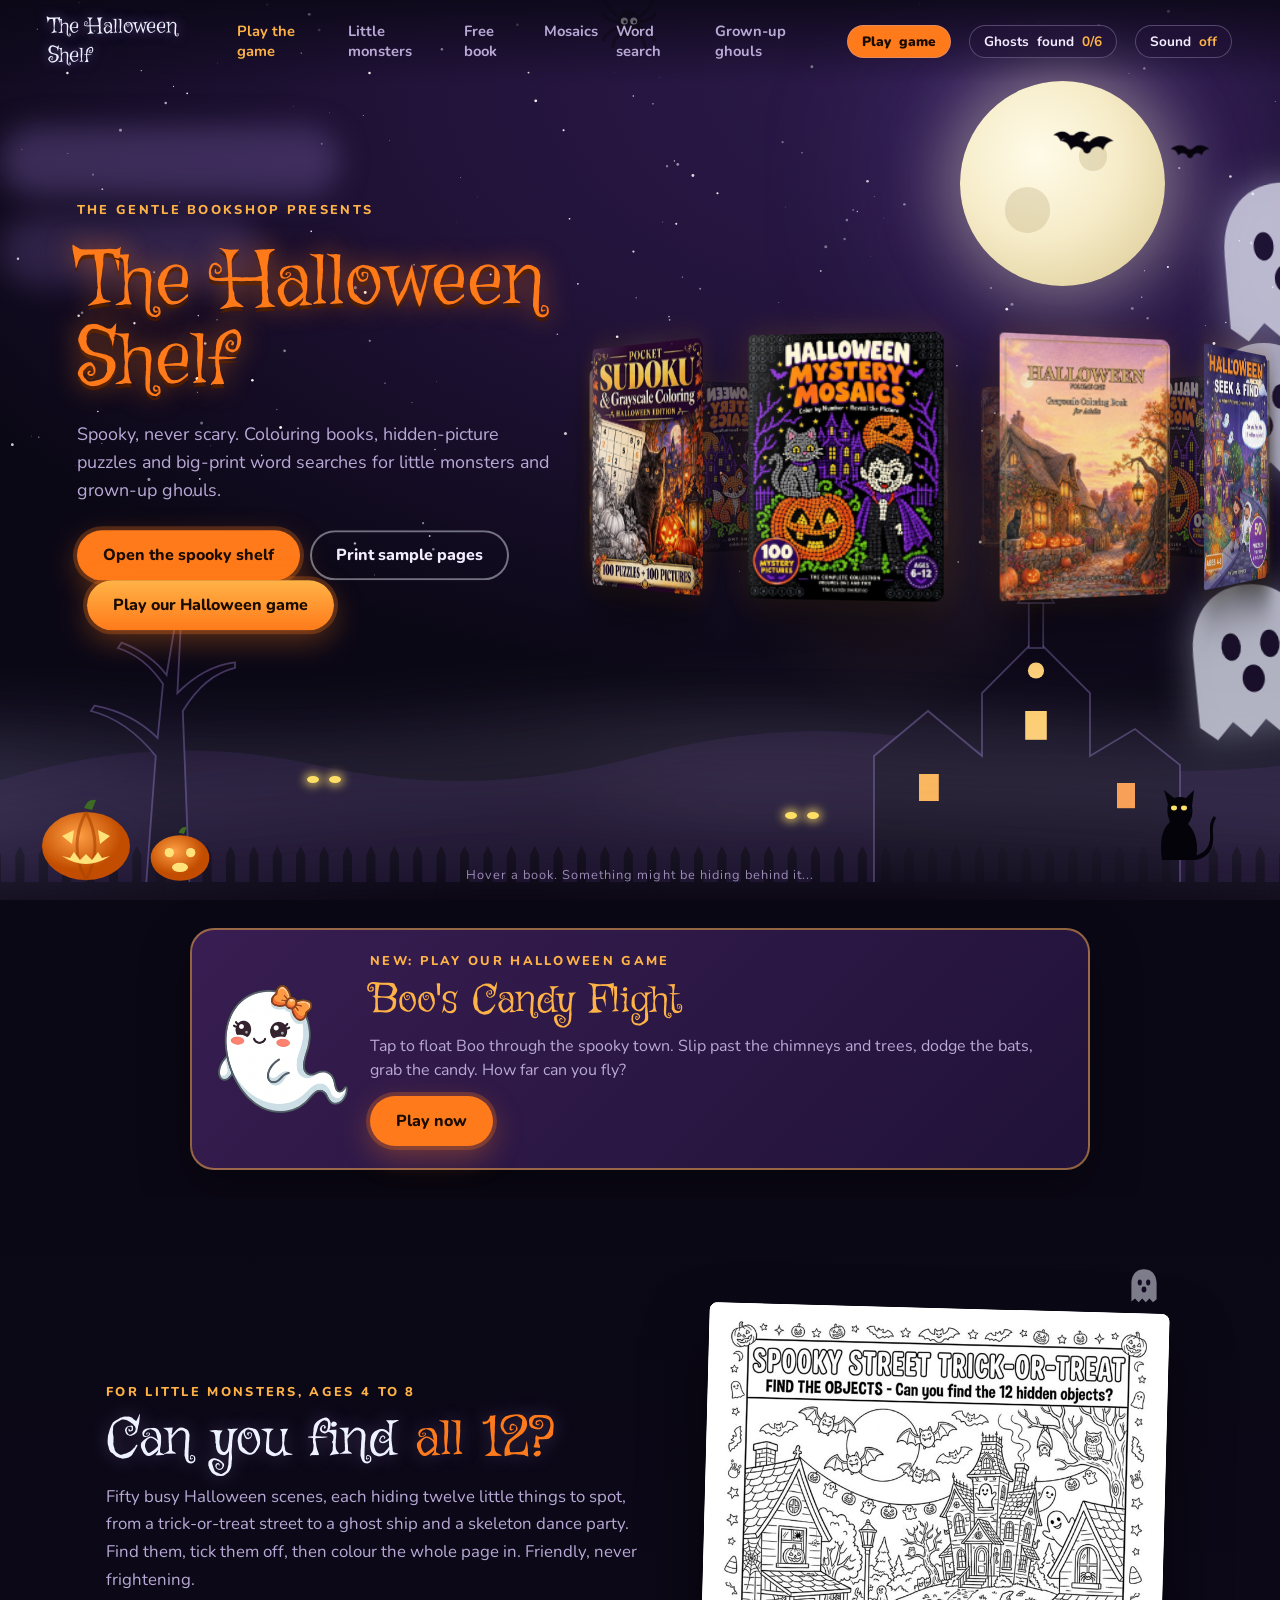
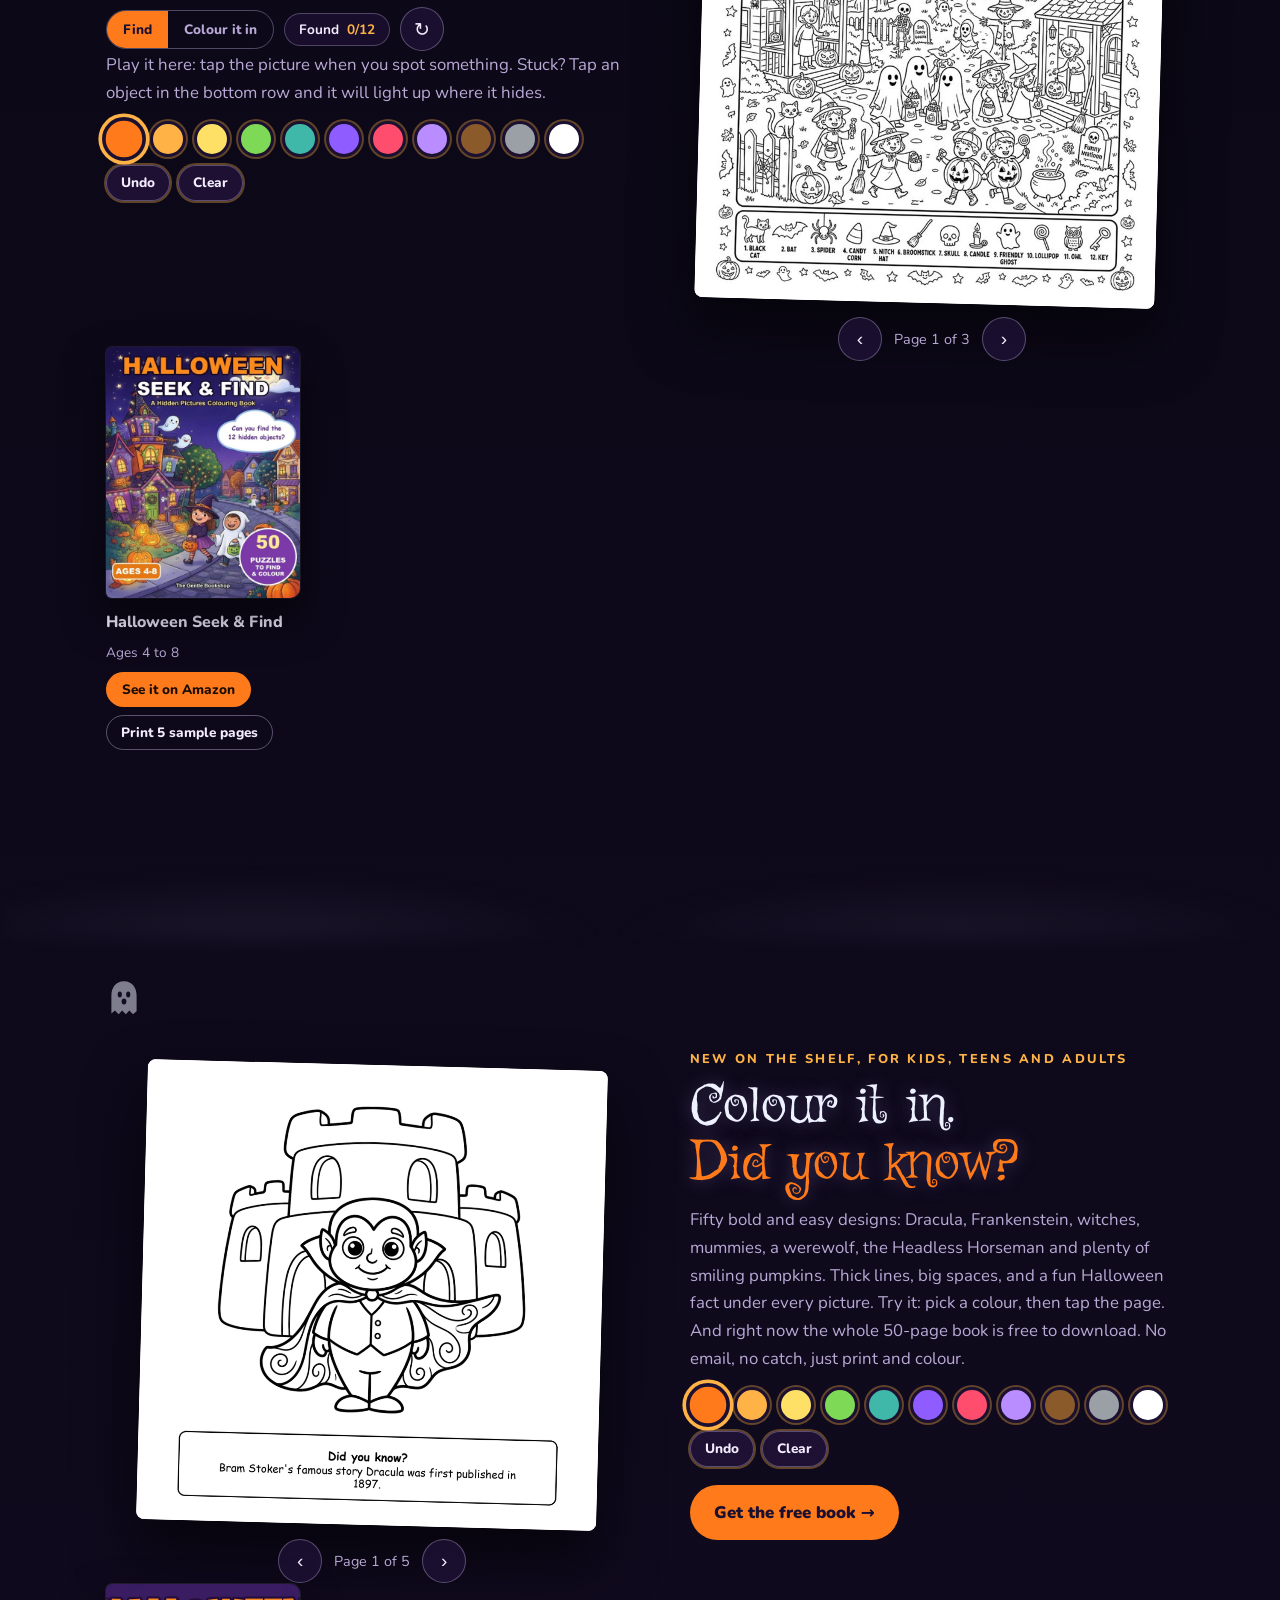
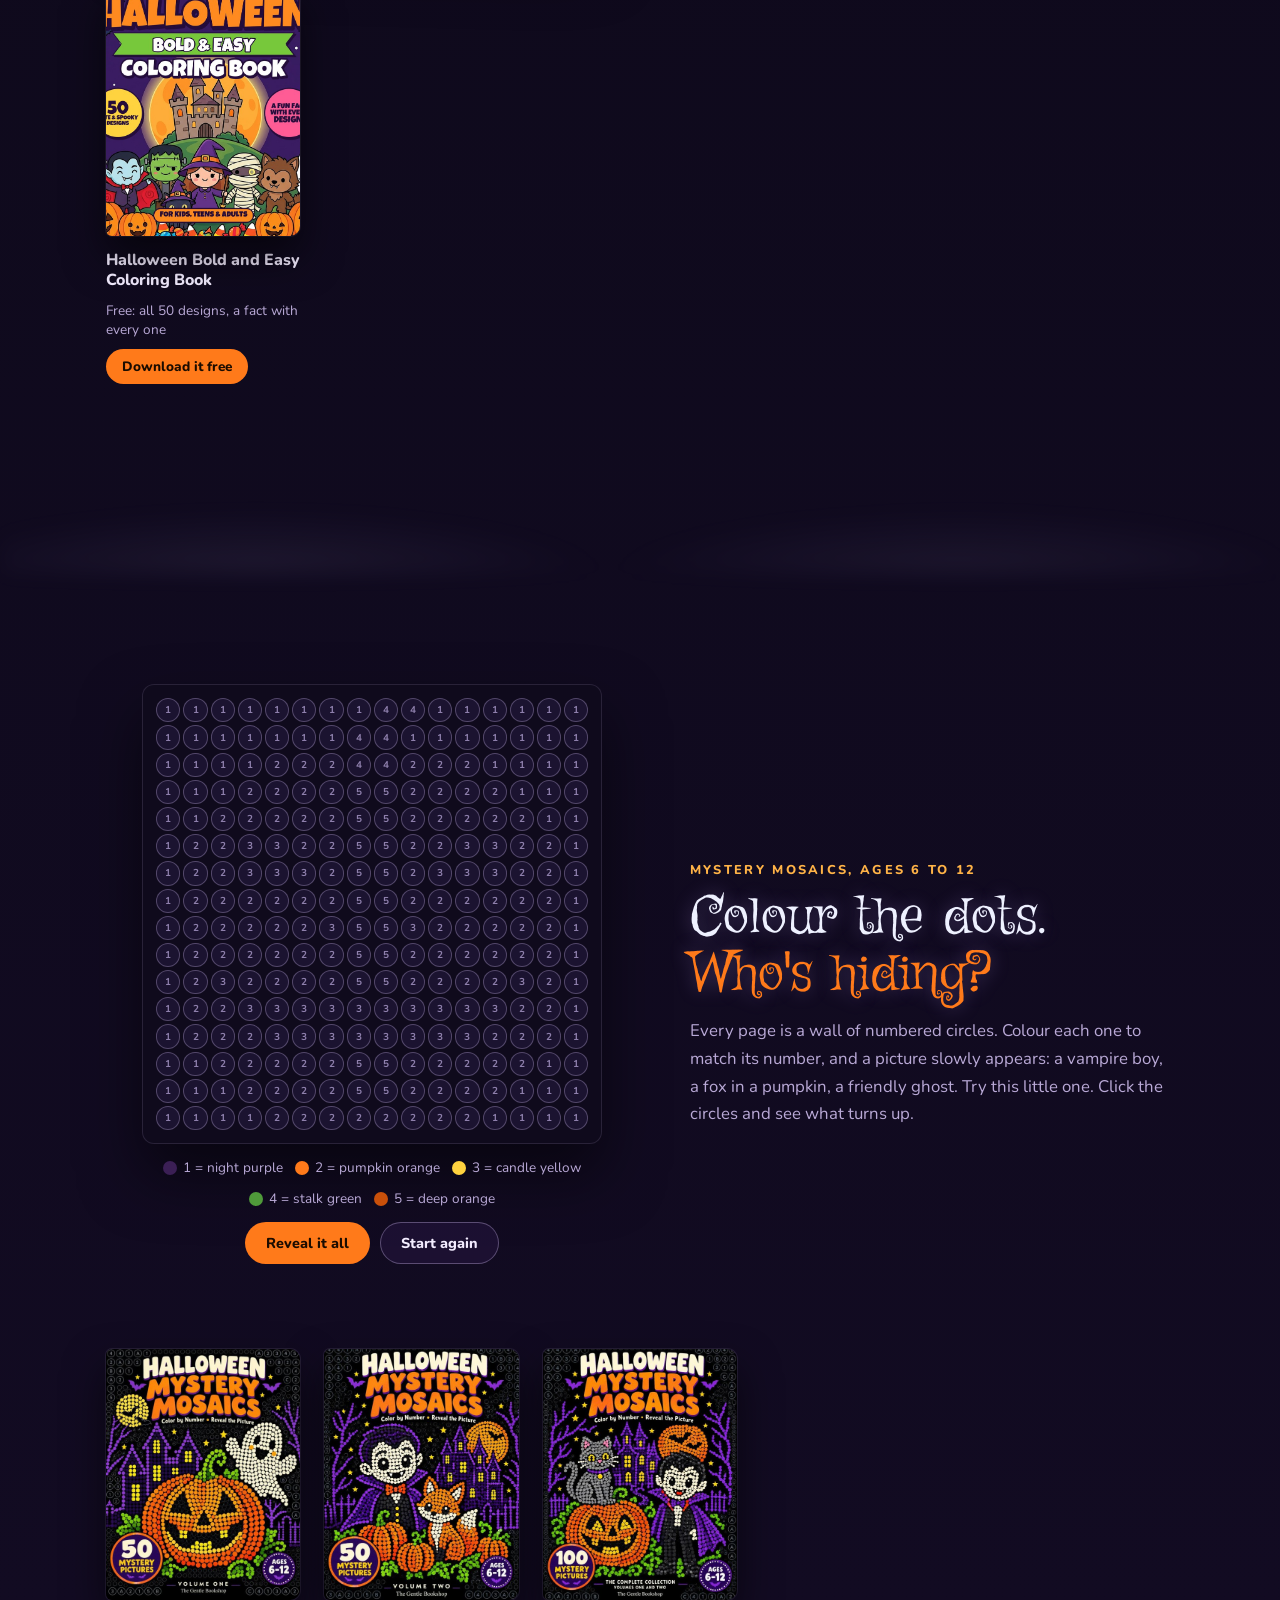
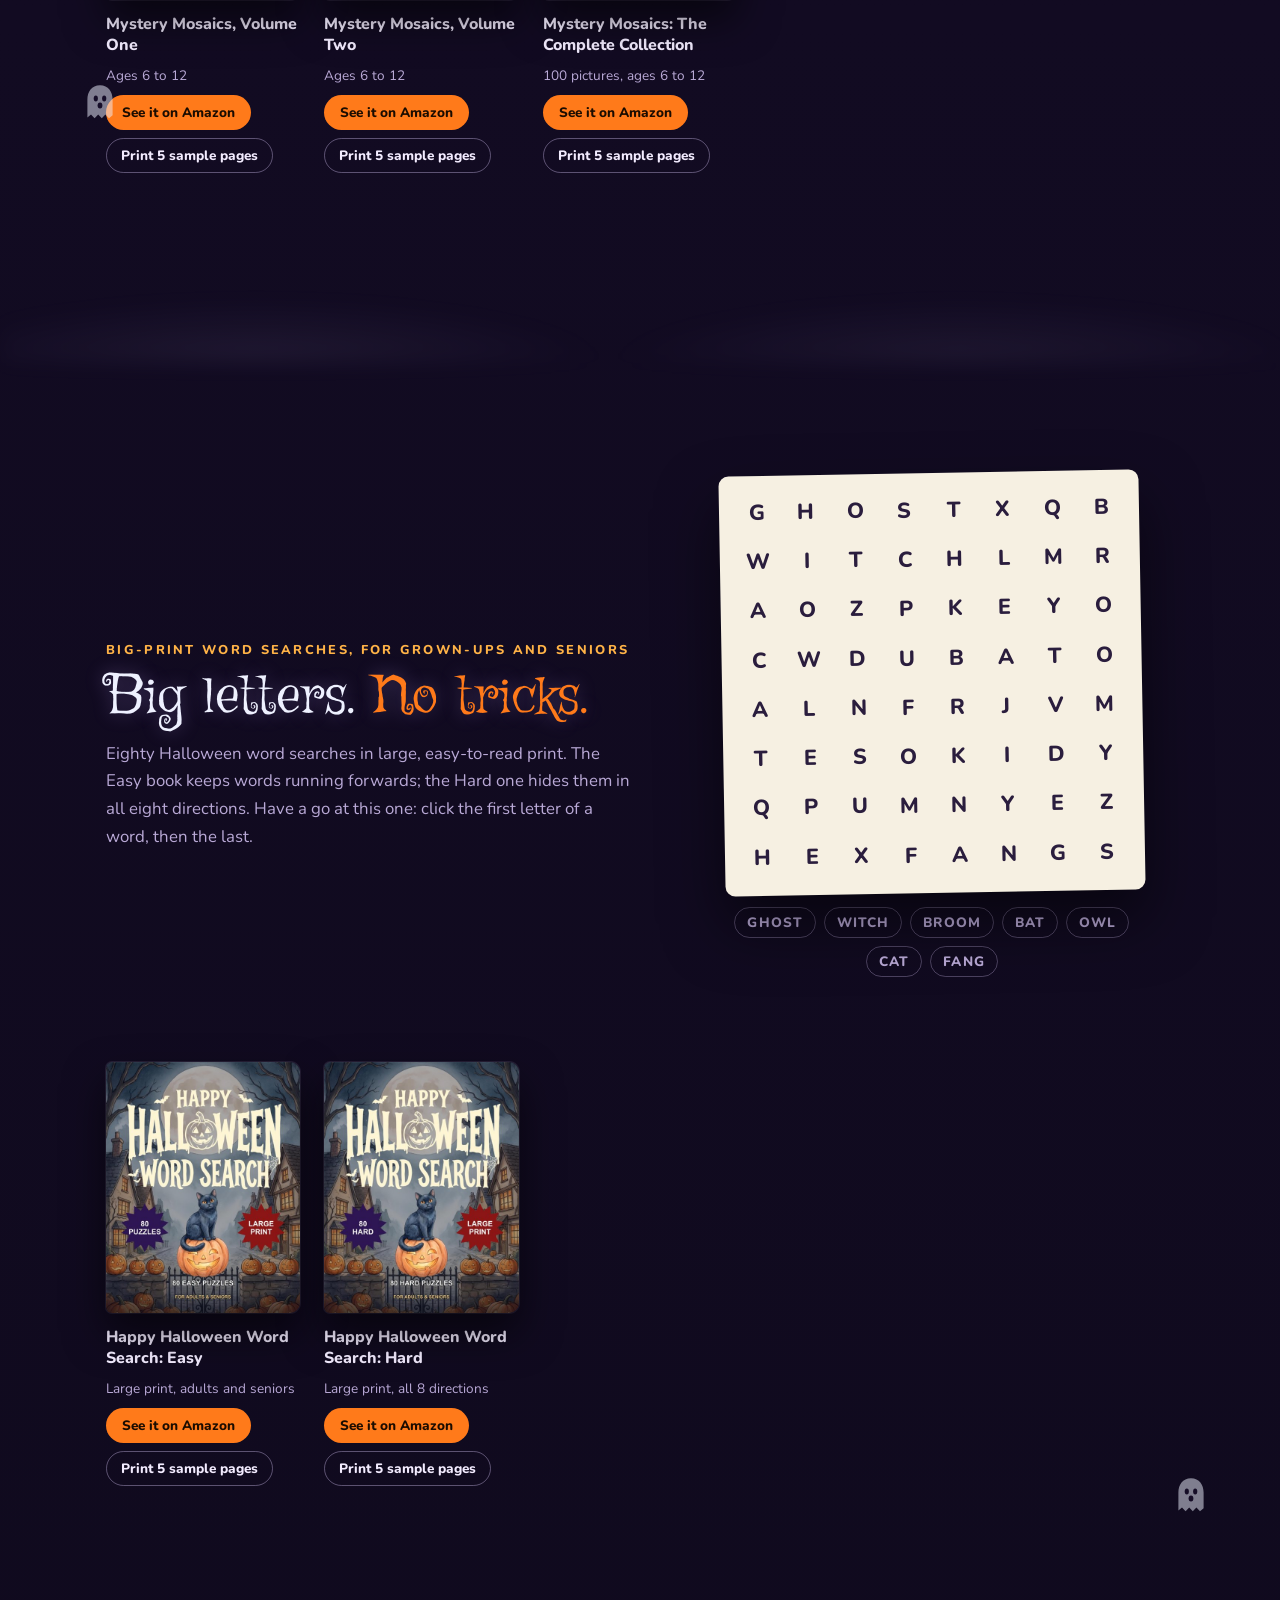
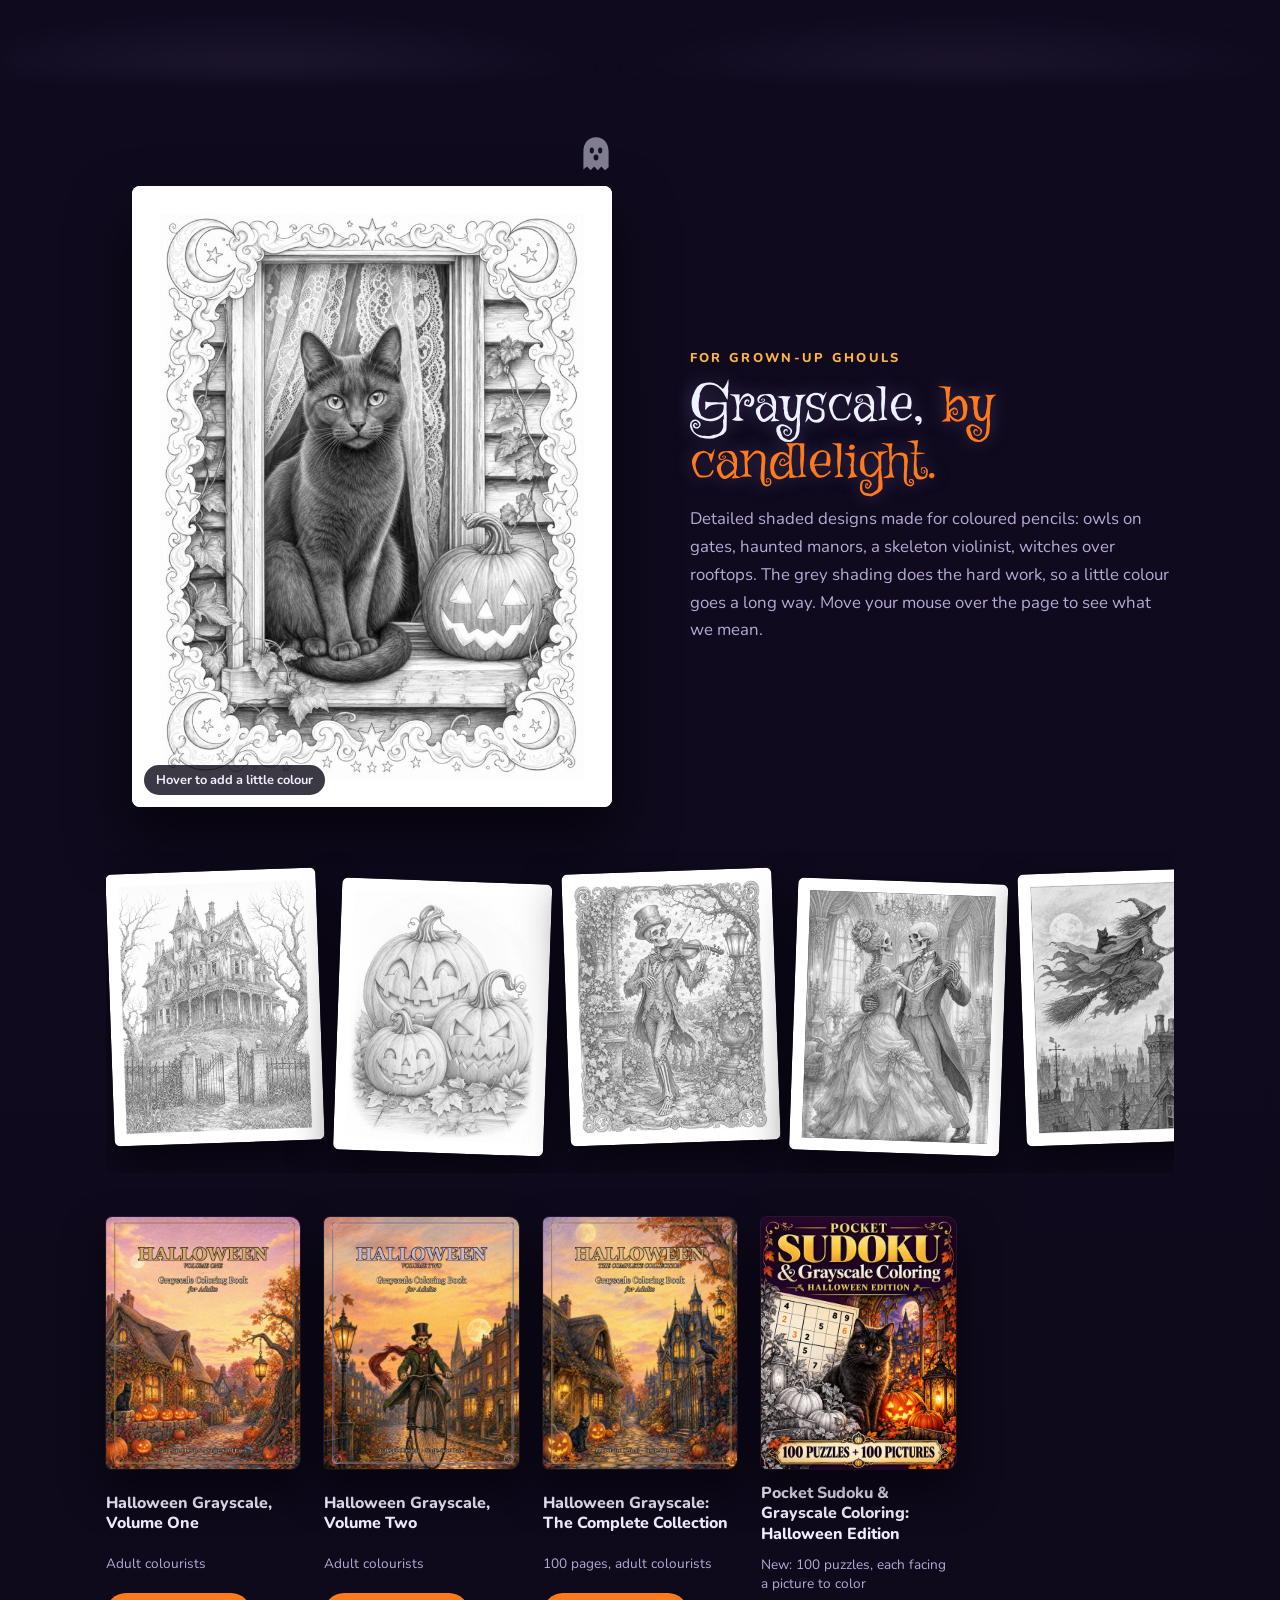
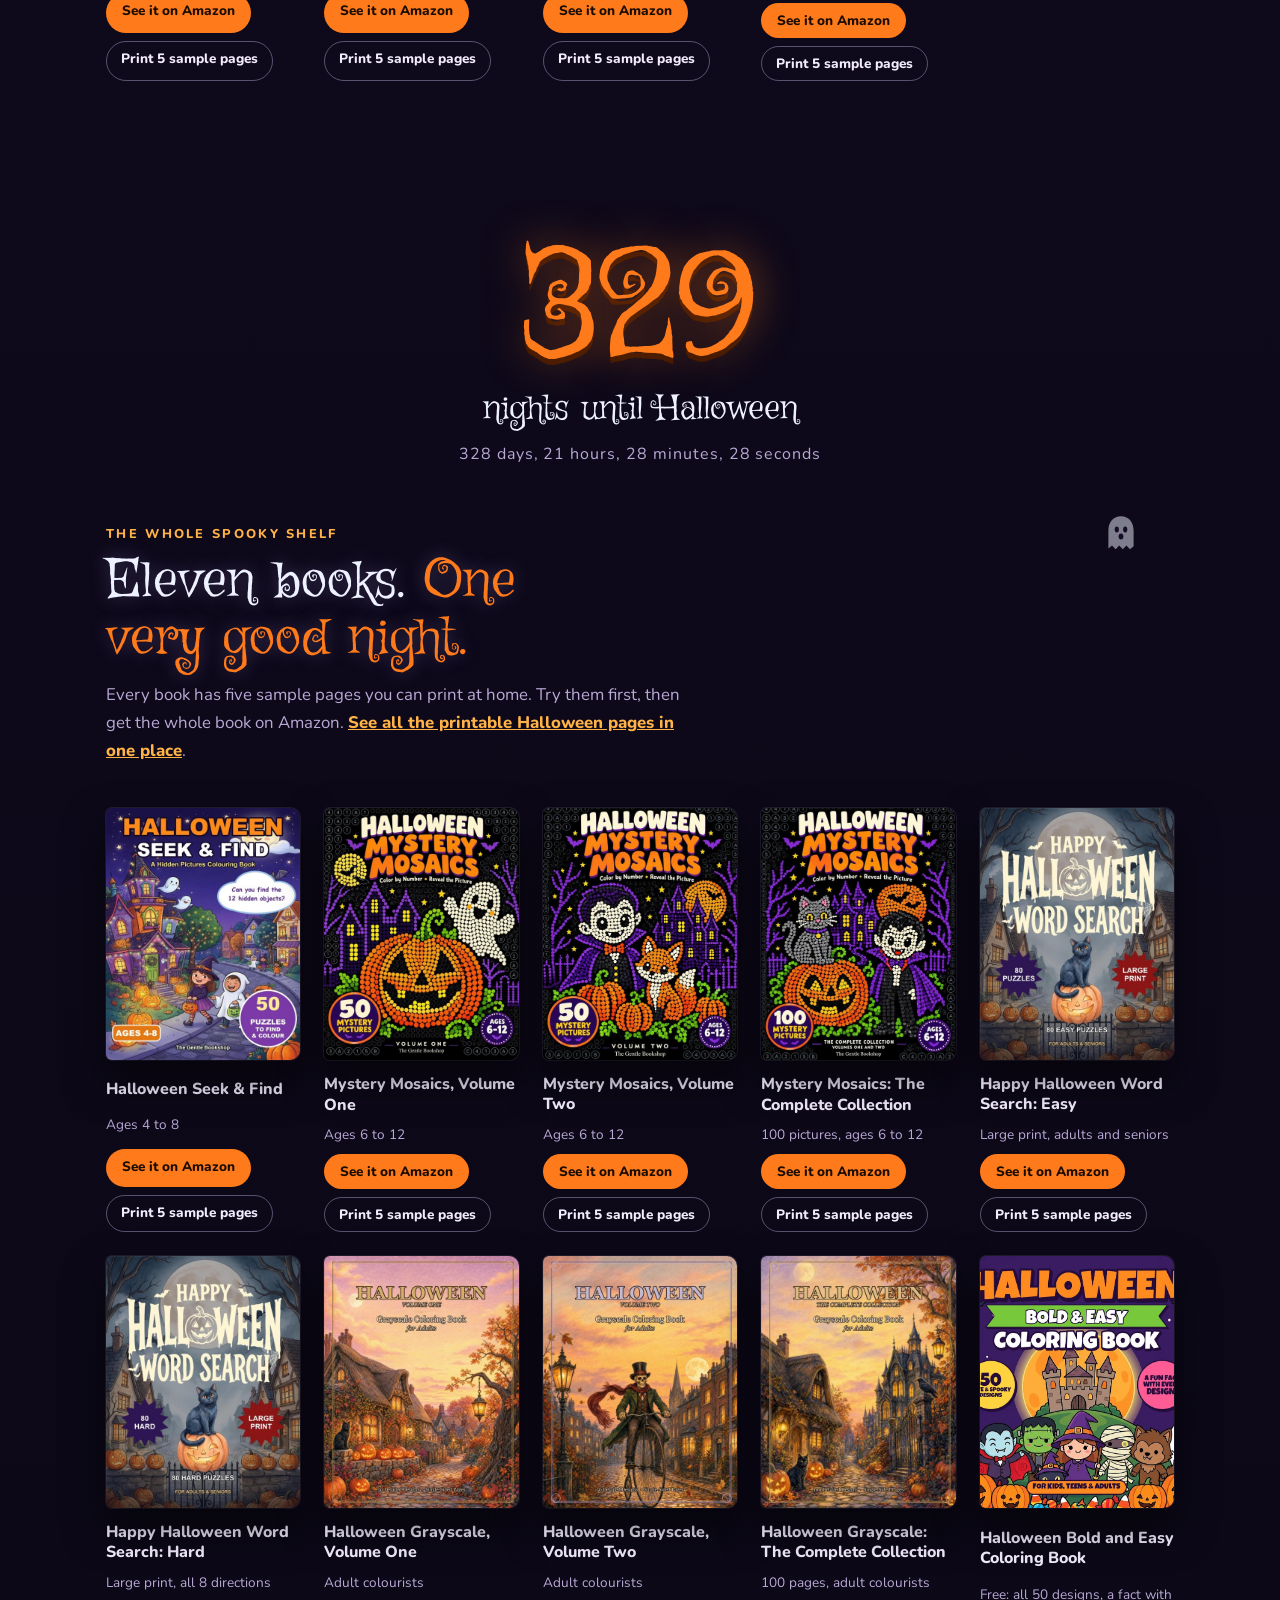
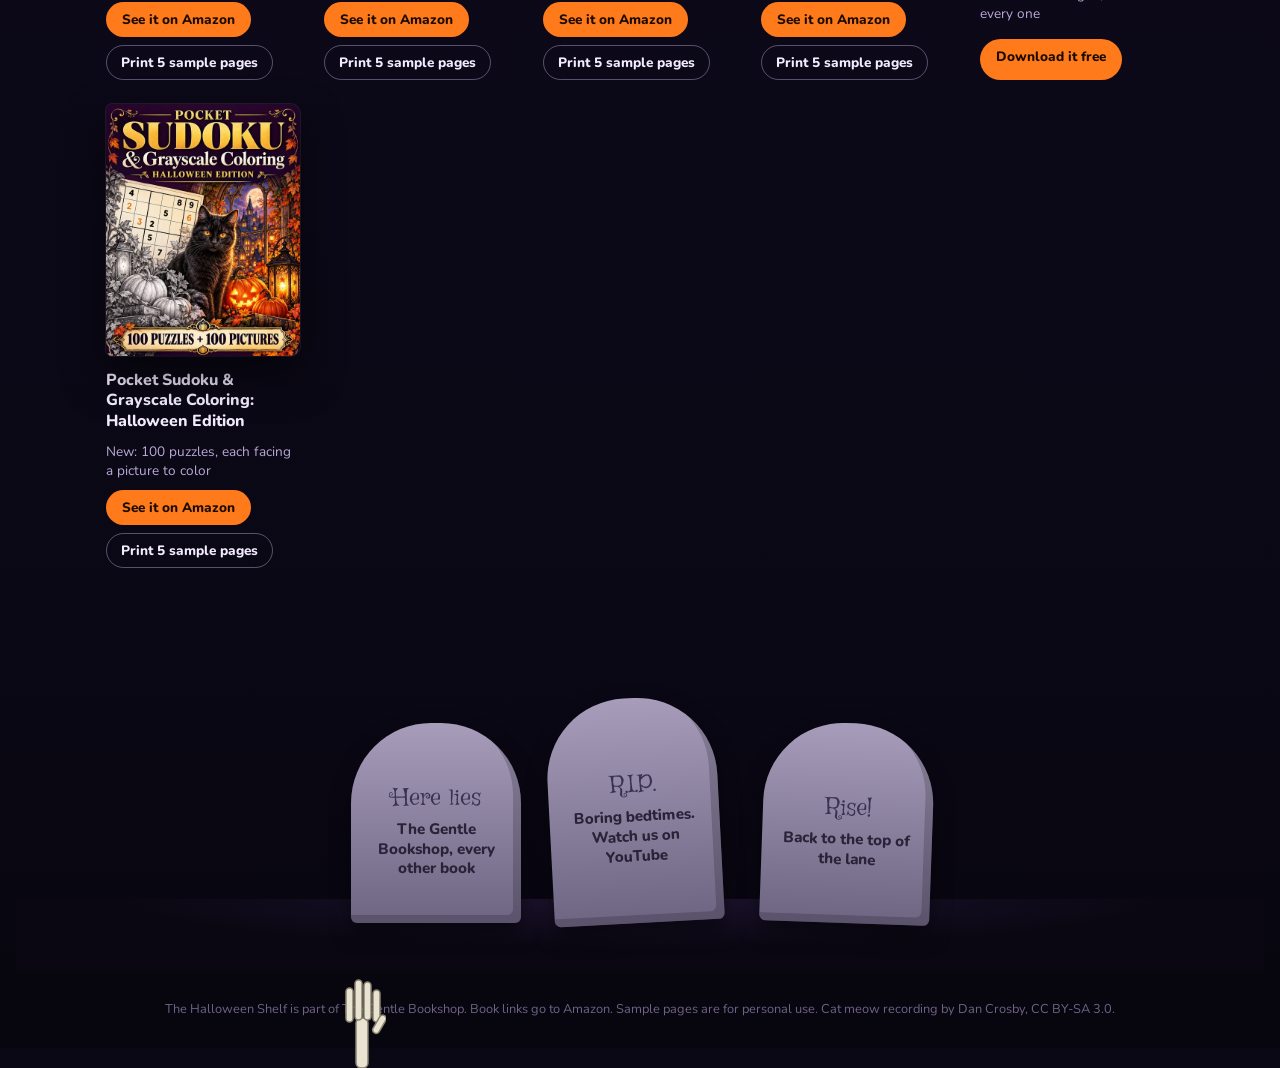
==== commit 2fceedc5: "Link Boo's Candy Flight from the Halloween Shelf: menu link, Play pill (phones too), hero button and" ====
--- a/index.html
+++ b/index.html
@@ -359,6 +359,20 @@
 @media (prefers-reduced-motion:reduce){
   *,*::before,*::after{animation:none!important;transition:none!important}
 }
+
+/* game link (30 Sep) */
+.nav .play-pill{text-decoration:none;background:var(--pumpkin);color:#1b0c00;font-weight:900}
+.cta.game-cta{margin-left:10px;background:linear-gradient(180deg,#ffb347,#ff7a1a)}
+@media (max-width:520px){ .cta.game-cta{margin-left:0;margin-top:10px} }
+.game-band{padding:28px clamp(16px,4vw,48px)}
+.game-card{display:flex;gap:22px;align-items:center;max-width:900px;margin:0 auto;padding:22px 26px;border-radius:24px;text-decoration:none;color:var(--ink);
+  background:linear-gradient(135deg,rgba(59,31,85,.95),rgba(34,19,58,.95));border:2px solid rgba(255,179,71,.5);box-shadow:0 18px 50px rgba(0,0,0,.45);transition:transform .2s}
+.game-card:hover{transform:translateY(-3px)}
+.game-card img{width:130px;height:130px;object-fit:contain;flex:none;animation:boobob 1.8s ease-in-out infinite}
+@keyframes boobob{50%{transform:translateY(-10px)}}
+.game-card h2{font-family:var(--display);font-weight:400;color:var(--glow);font-size:clamp(28px,4vw,40px);margin:4px 0 6px}
+.game-card p{color:var(--muted);margin:0 0 14px;line-height:1.5}
+@media (max-width:600px){ .game-card{flex-direction:column;text-align:center} }
 </style>
 </head>
 <body>
@@ -388,12 +402,14 @@
 <nav class="nav" aria-label="Main">
   <a class="brand" href="#hero">The Halloween Shelf</a>
   <div class="links">
+    <a href="game/?src=shelf-menu" style="color:var(--glow)">Play the game</a>
     <a href="#little">Little monsters</a>
     <a href="free-halloween-coloring-book.html">Free book</a>
     <a href="#mosaics">Mosaics</a>
     <a href="#words">Word search</a>
     <a href="#ghouls">Grown-up ghouls</a>
   </div>
+  <a class="pill play-pill" href="game/?src=shelf-pill" title="Play Boo's Candy Flight">Play<span class="hide-sm"> game</span></a>
   <span class="pill" title="Hidden ghosts found">Ghosts<span class="hide-sm"> found</span> <b id="gcount">0/6</b></span>
   <button class="pill" id="sound" type="button" aria-pressed="false">Sound <b>off</b></button>
 </nav>
@@ -515,7 +531,7 @@
     <div class="kicker">The Gentle Bookshop presents</div>
     <h1>The <span>Halloween</span> Shelf</h1>
     <p>Spooky, never scary. Colouring books, hidden-picture puzzles and big-print word searches for little monsters and grown-up ghouls.</p>
-    <a class="cta" href="#little">Open the spooky shelf</a><a class="cta alt" href="#shelf">Print sample pages</a>
+    <a class="cta" href="#little">Open the spooky shelf</a><a class="cta alt" href="#shelf">Print sample pages</a><a class="cta game-cta" href="game/?src=shelf-hero">Play our Halloween game</a>
   </div>
 
   <div class="carousel-wrap" aria-label="Halloween books">
@@ -524,6 +540,19 @@
 
   <div class="jumper" id="jumper" aria-hidden="true"><span class="say">Boo!</span></div>
   <div class="hint">Hover a book. Something might be hiding behind it...</div>
+</section>
+
+<!-- ================= GAME ================= -->
+<section class="game-band" id="game" aria-label="Boo's Candy Flight game">
+  <a class="game-card" href="game/?src=shelf-panel">
+    <img src="game/assets/ghost.png" alt="Boo the little ghost" loading="lazy" />
+    <div>
+      <div class="kicker">New: play our Halloween game</div>
+      <h2>Boo's Candy Flight</h2>
+      <p>Tap to float Boo through the spooky town. Slip past the chimneys and trees, dodge the bats, grab the candy. How far can you fly?</p>
+      <span class="cta">Play now</span>
+    </div>
+  </a>
 </section>
 
 <main class="lane" id="books">
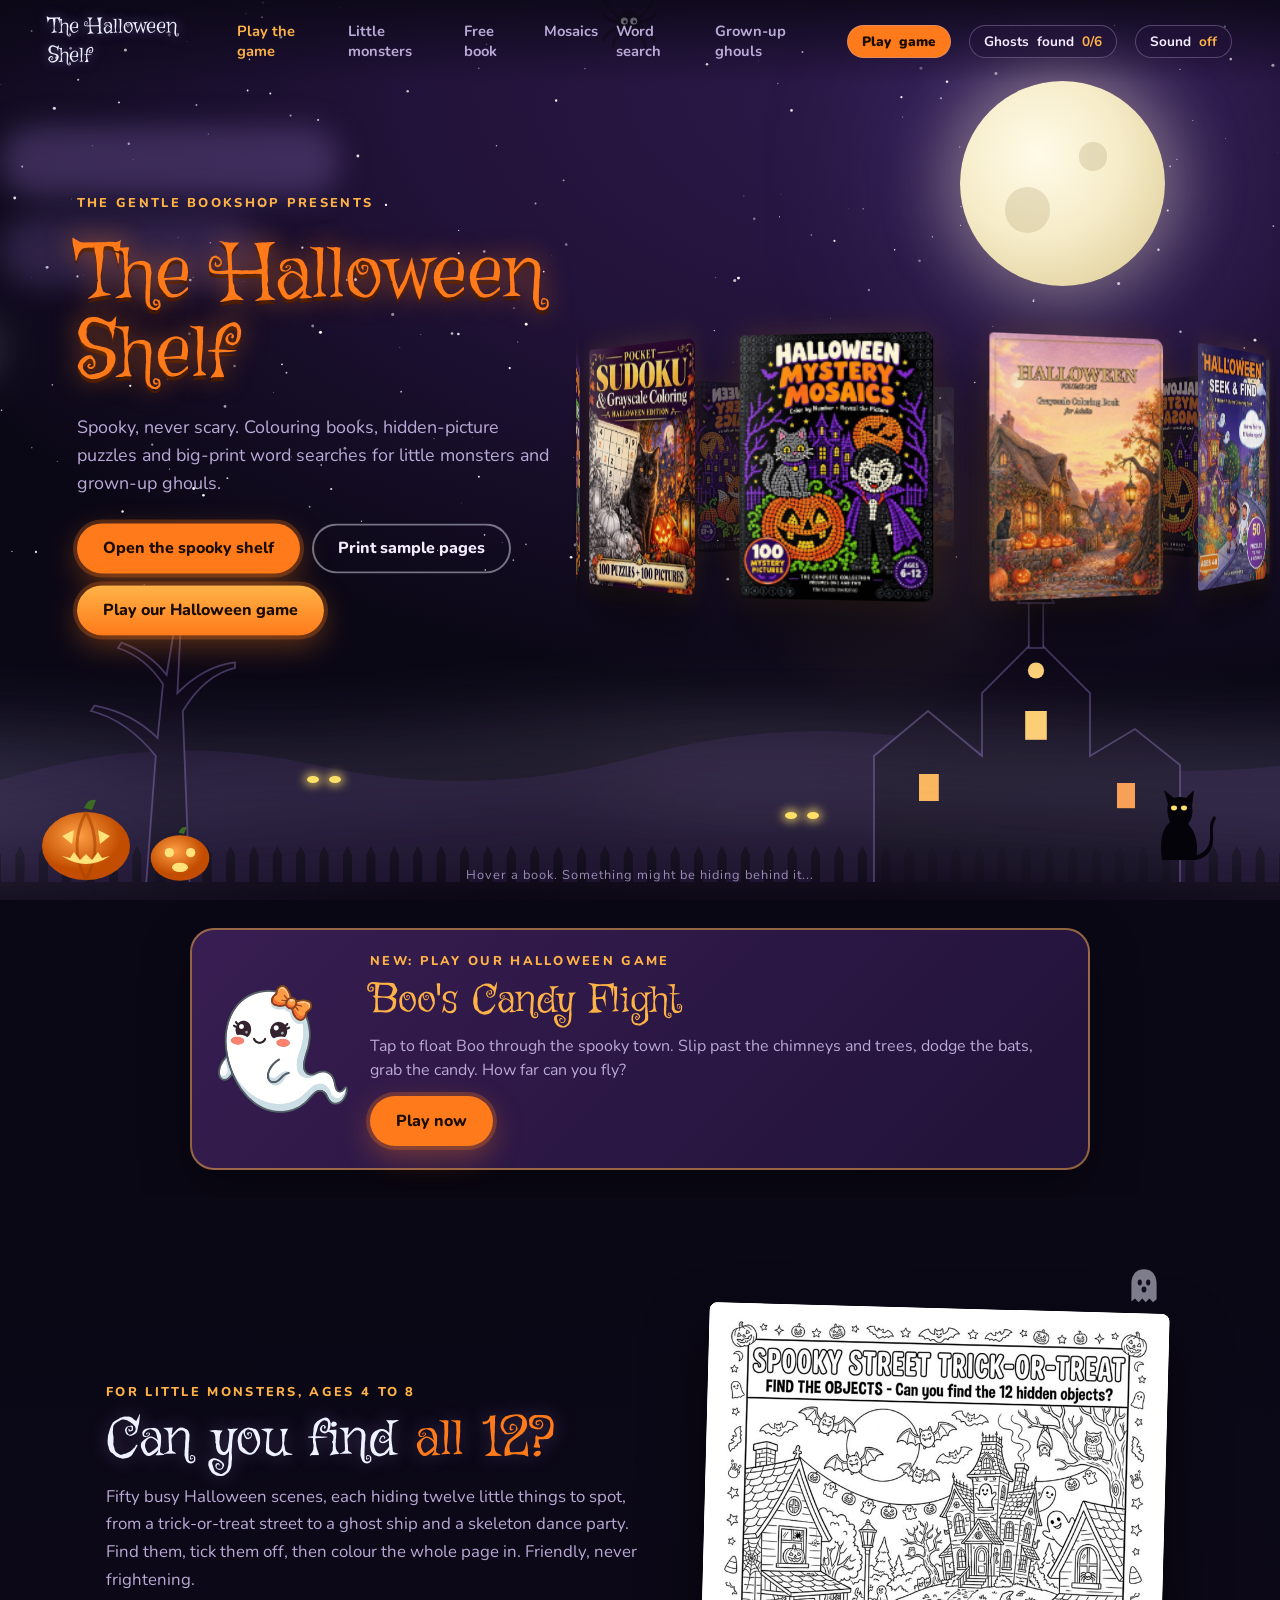
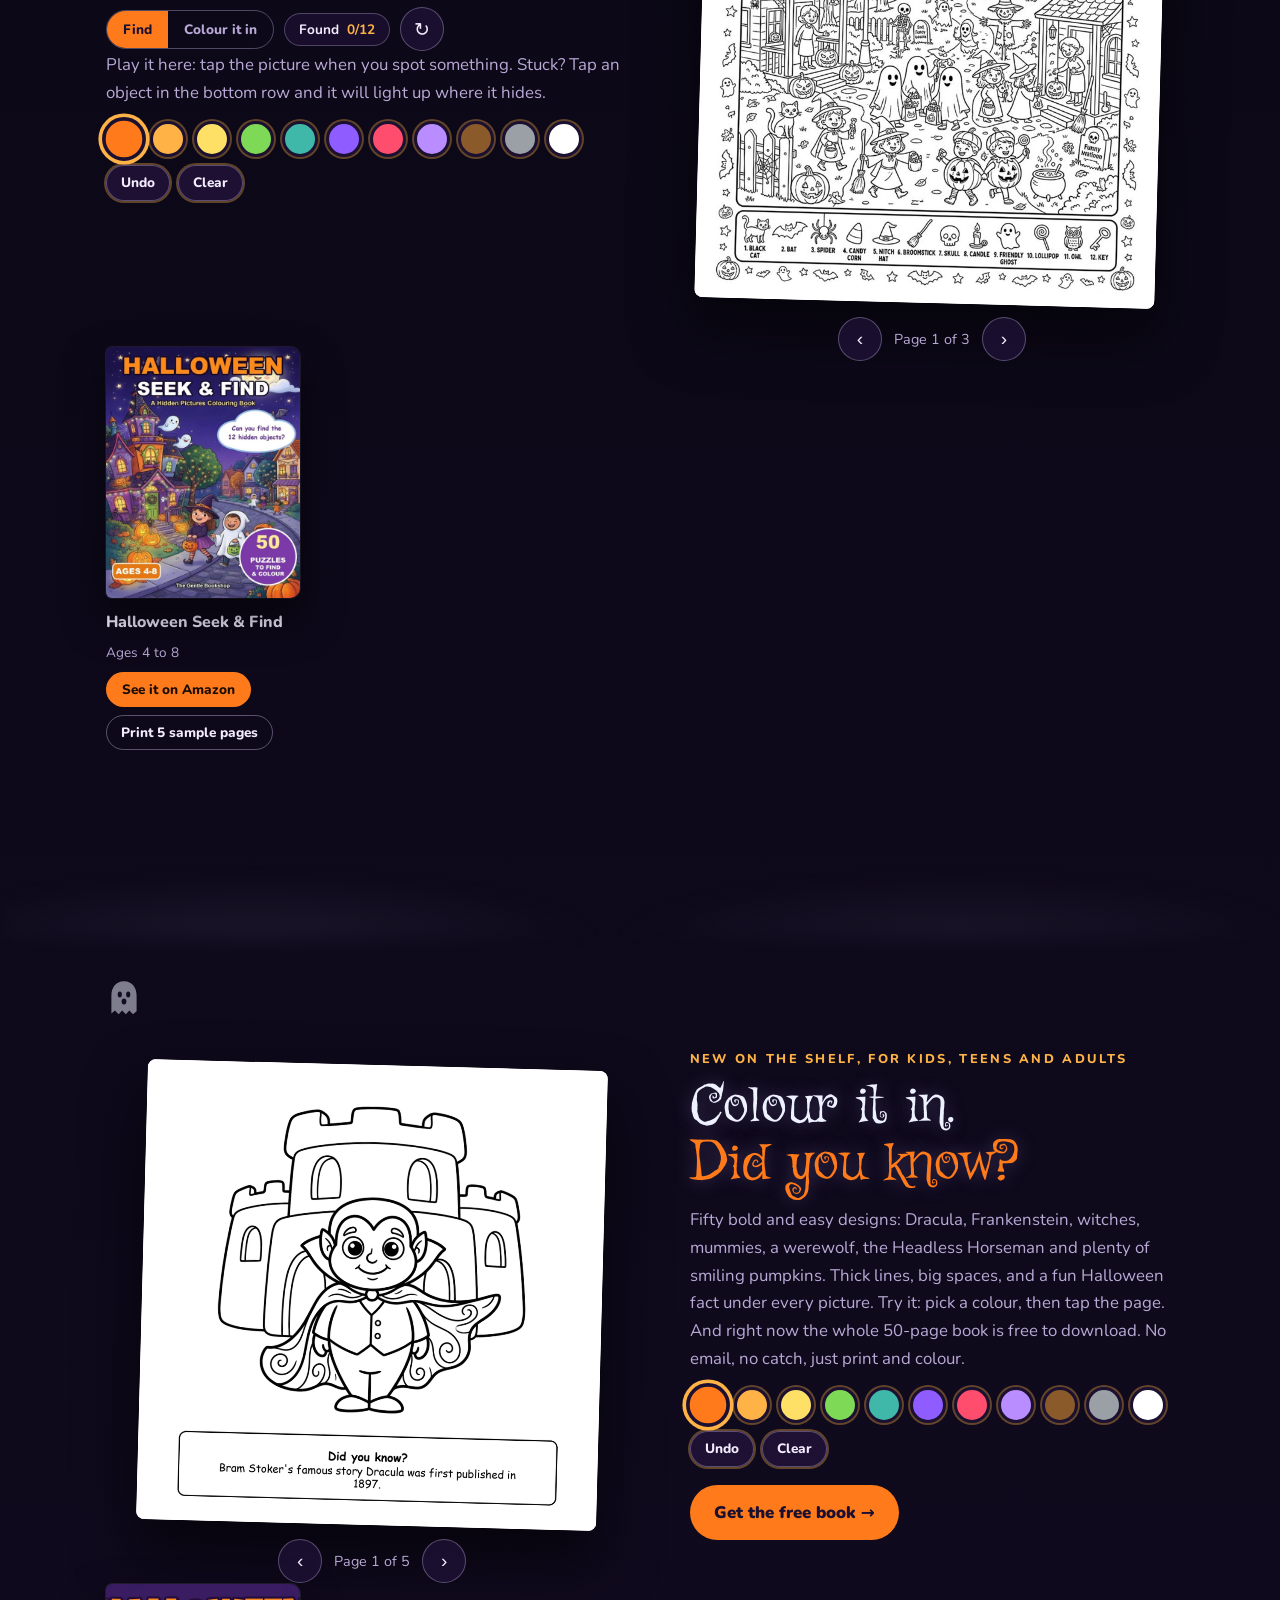
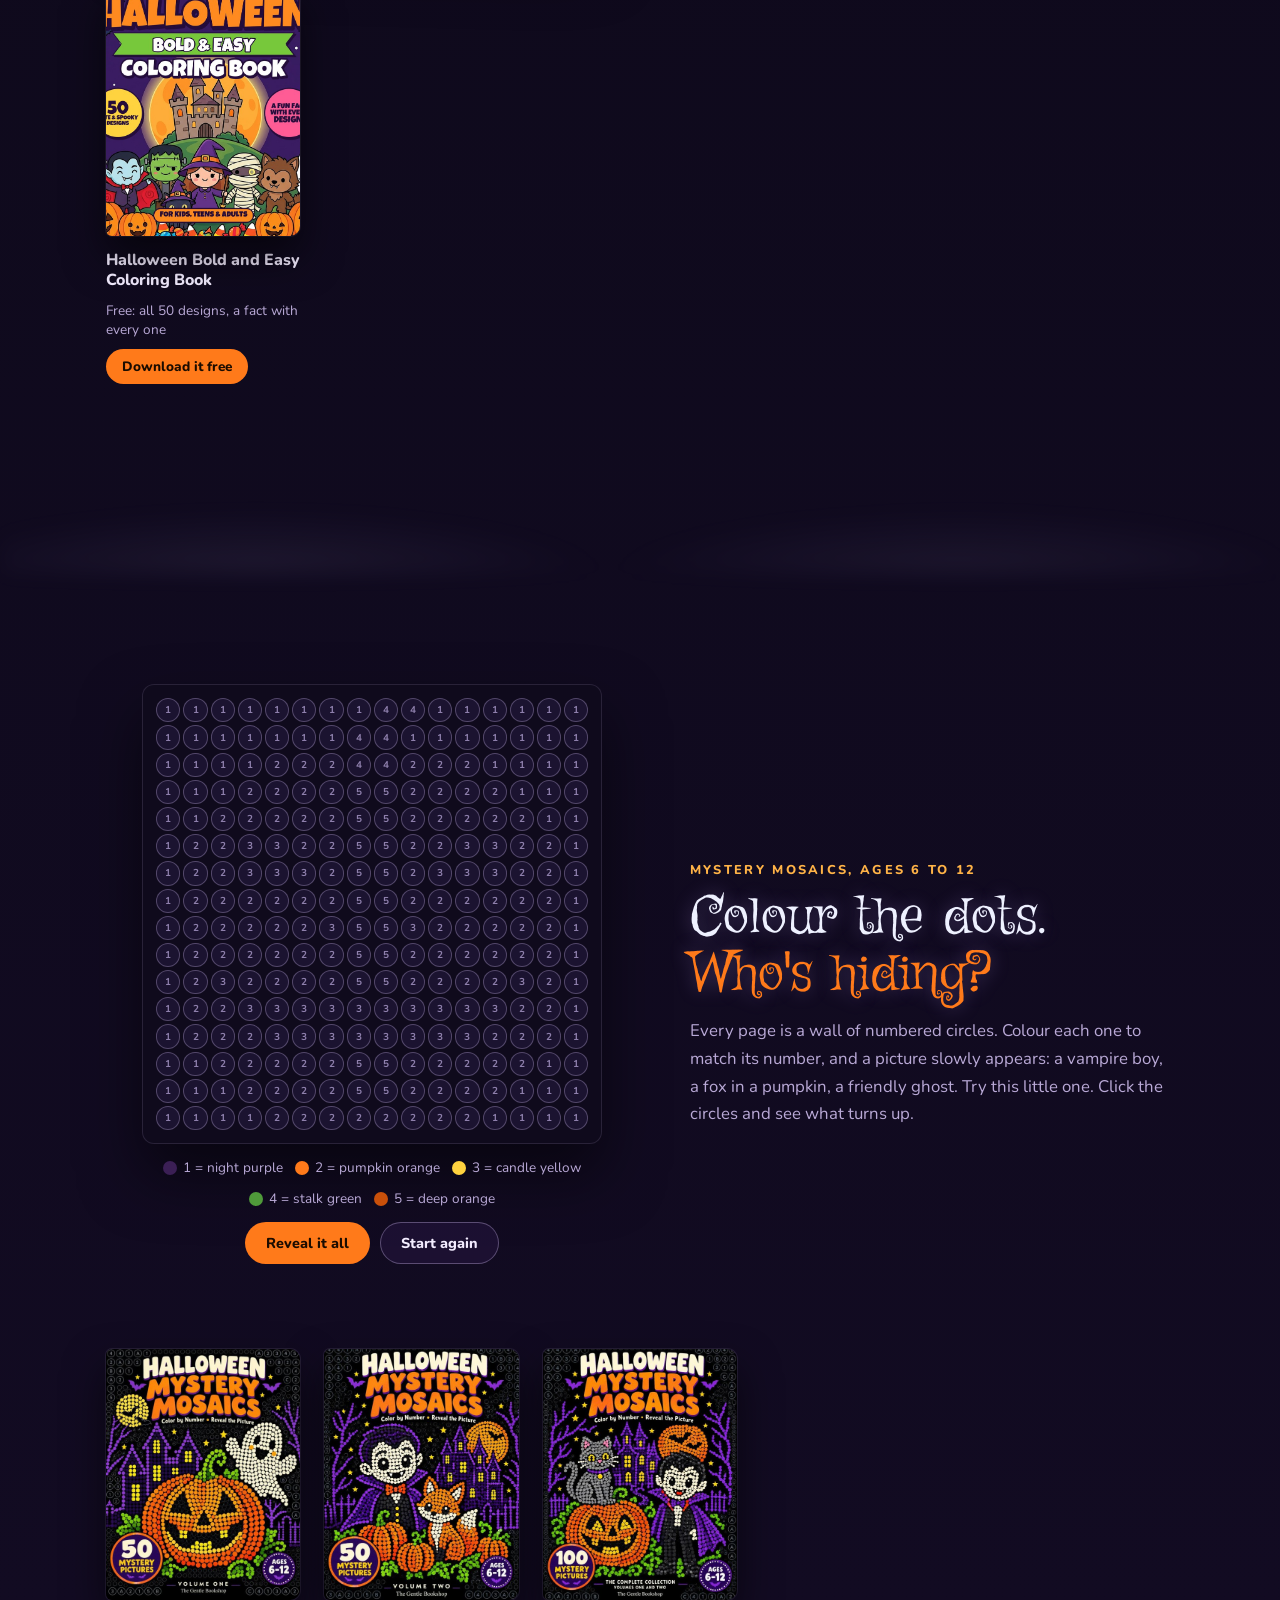
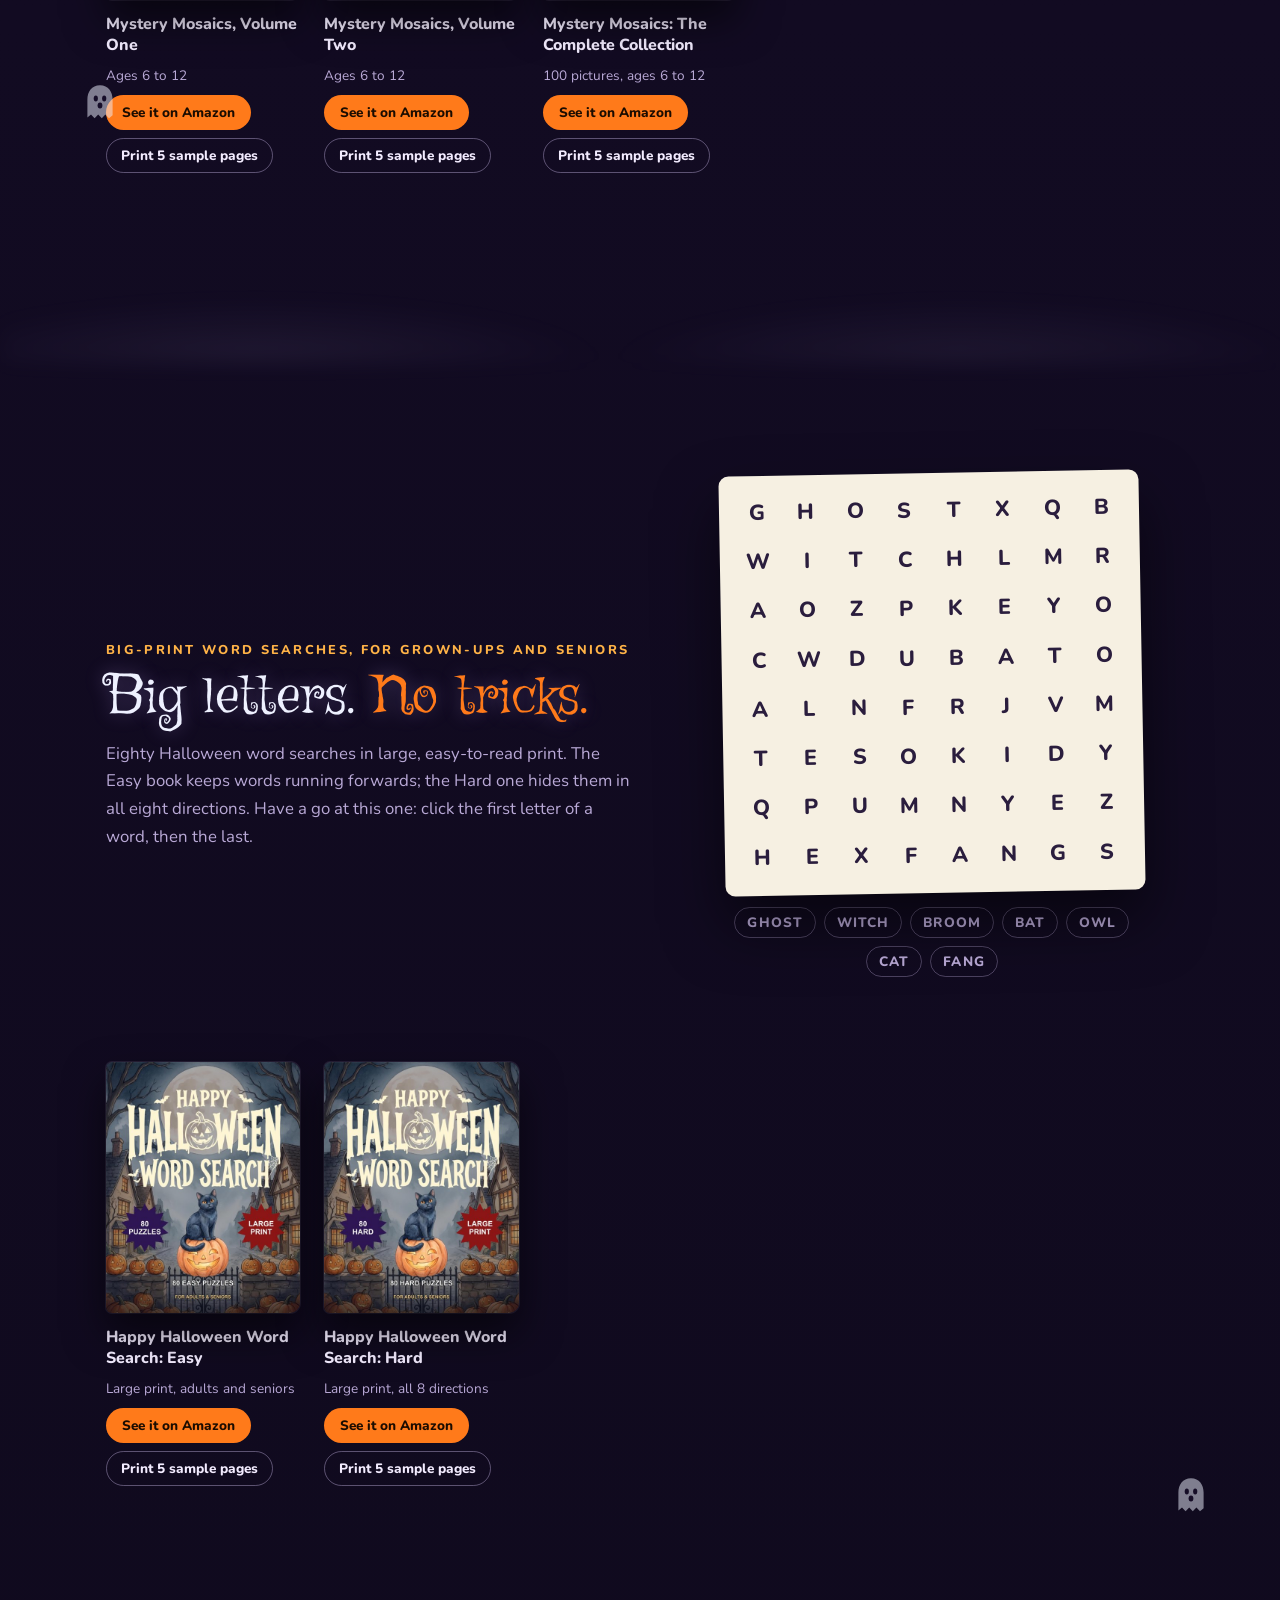
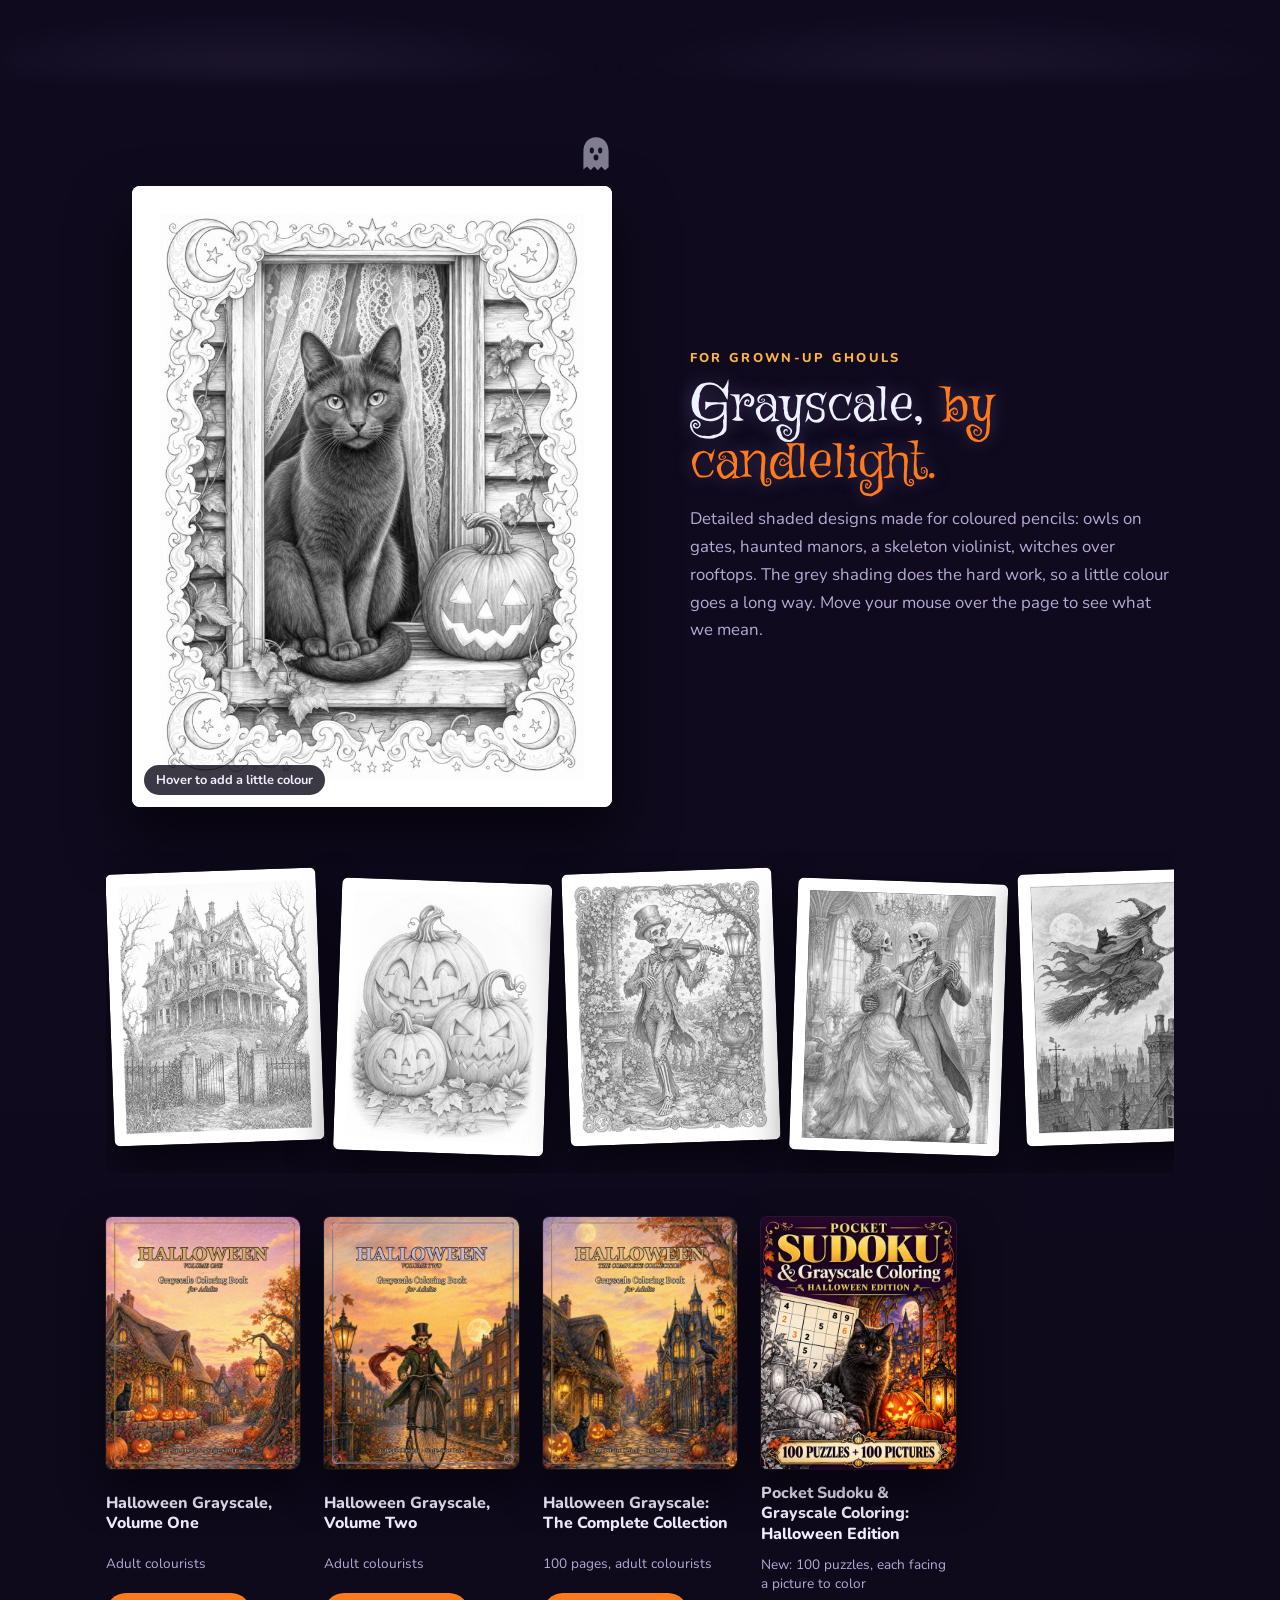
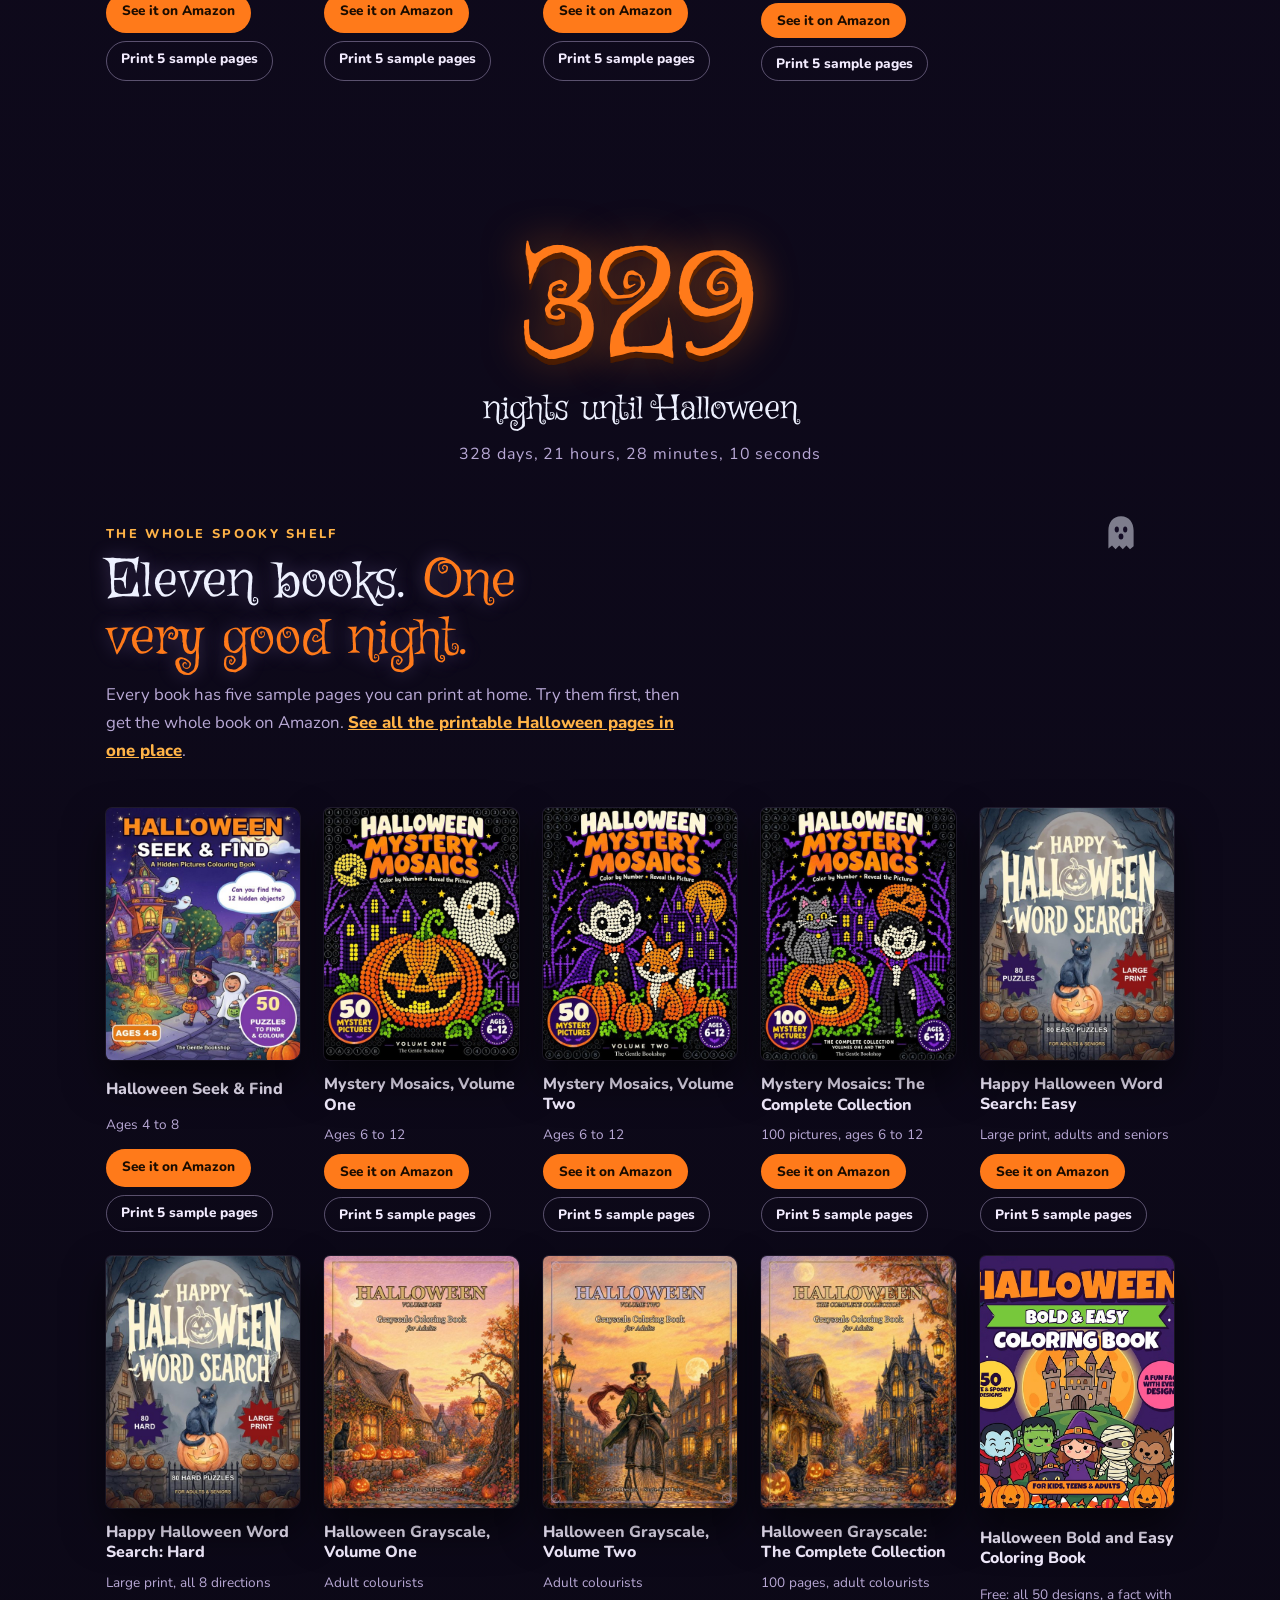
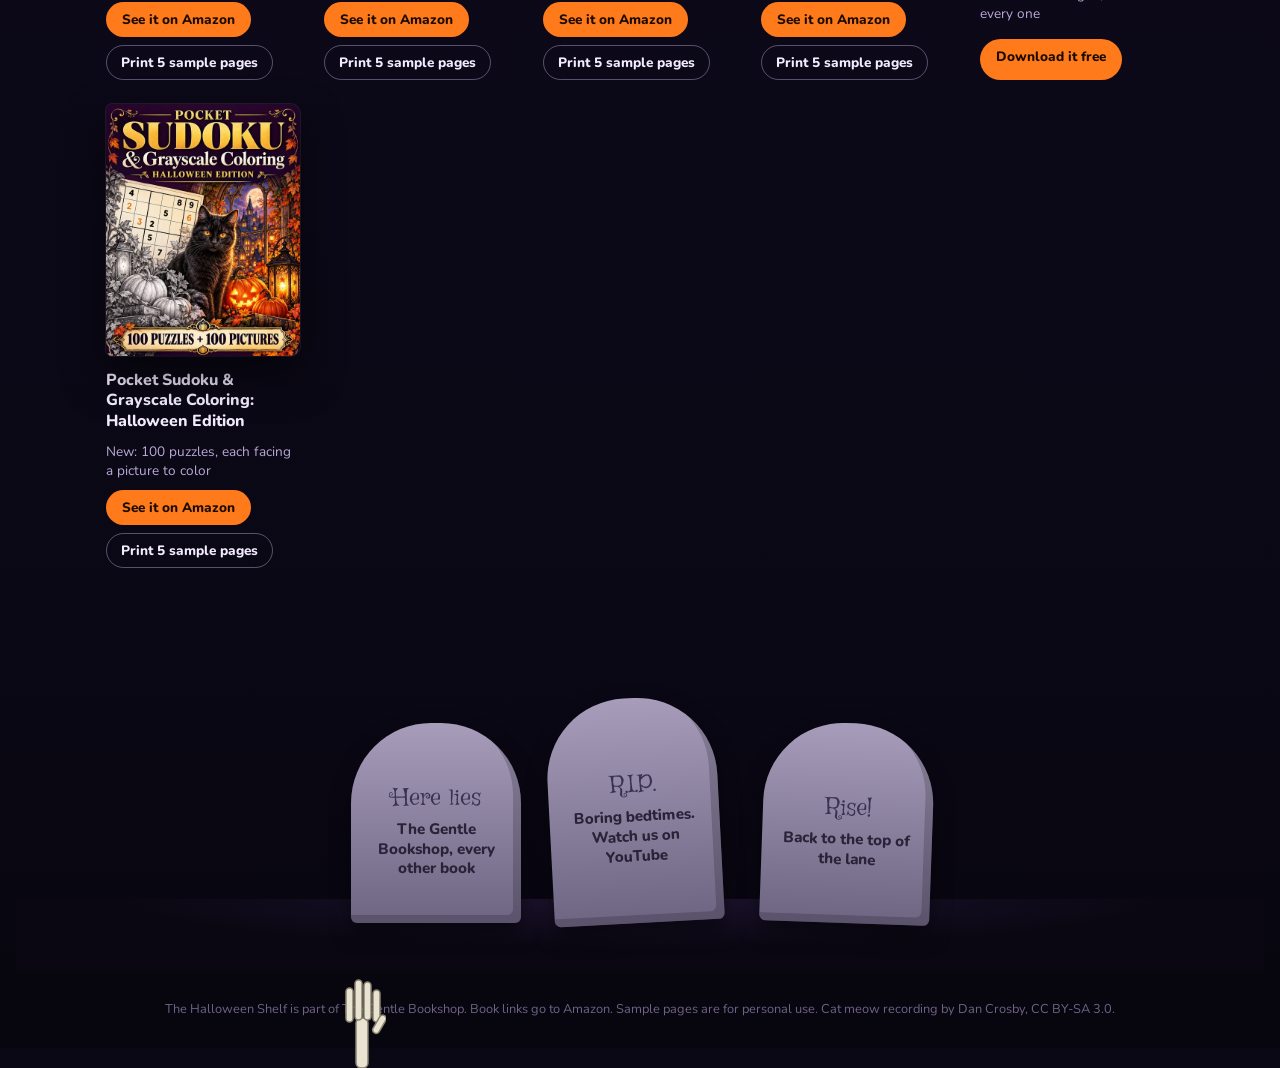
==== commit 85e0fd7e: "Hero buttons in a wrapping row with even gaps (Play button no longer touches the others); title lett" ====
--- a/index.html
+++ b/index.html
@@ -373,6 +373,9 @@
 .game-card h2{font-family:var(--display);font-weight:400;color:var(--glow);font-size:clamp(28px,4vw,40px);margin:4px 0 6px}
 .game-card p{color:var(--muted);margin:0 0 14px;line-height:1.5}
 @media (max-width:600px){ .game-card{flex-direction:column;text-align:center} }
+.cta-row{display:flex;flex-wrap:wrap;gap:12px;align-items:center}
+.cta-row .cta{margin:0 !important}
+.hero .copy h1{overflow-wrap:normal !important;word-break:normal !important;hyphens:none}
 </style>
 </head>
 <body>
@@ -531,7 +534,7 @@
     <div class="kicker">The Gentle Bookshop presents</div>
     <h1>The <span>Halloween</span> Shelf</h1>
     <p>Spooky, never scary. Colouring books, hidden-picture puzzles and big-print word searches for little monsters and grown-up ghouls.</p>
-    <a class="cta" href="#little">Open the spooky shelf</a><a class="cta alt" href="#shelf">Print sample pages</a><a class="cta game-cta" href="game/?src=shelf-hero">Play our Halloween game</a>
+    <div class="cta-row"><a class="cta" href="#little">Open the spooky shelf</a><a class="cta alt" href="#shelf">Print sample pages</a><a class="cta game-cta" href="game/?src=shelf-hero">Play our Halloween game</a></div>
   </div>
 
   <div class="carousel-wrap" aria-label="Halloween books">
@@ -986,7 +989,13 @@
     [...node.childNodes].forEach(n => {
       if (n.nodeType === 3) {
         const frag = document.createDocumentFragment();
-        [...n.textContent].forEach(ch => { if (ch === ' ') { frag.append(' '); return; } const s = document.createElement('span'); s.className = 'ltr'; s.textContent = ch; frag.append(s); });
+        n.textContent.split(/( +)/).forEach(part => {   // letters grouped per word so the title never breaks mid-word
+          if (!part) return;
+          if (/^ +$/.test(part)) { frag.append(' '); return; }
+          const w = document.createElement('span'); w.className = 'word'; w.style.whiteSpace = 'nowrap'; w.style.display = 'inline-block';
+          [...part].forEach(ch => { const s = document.createElement('span'); s.className = 'ltr'; s.textContent = ch; w.append(s); });
+          frag.append(w);
+        });
         n.replaceWith(frag);
       } else splitLetters(n);
     });
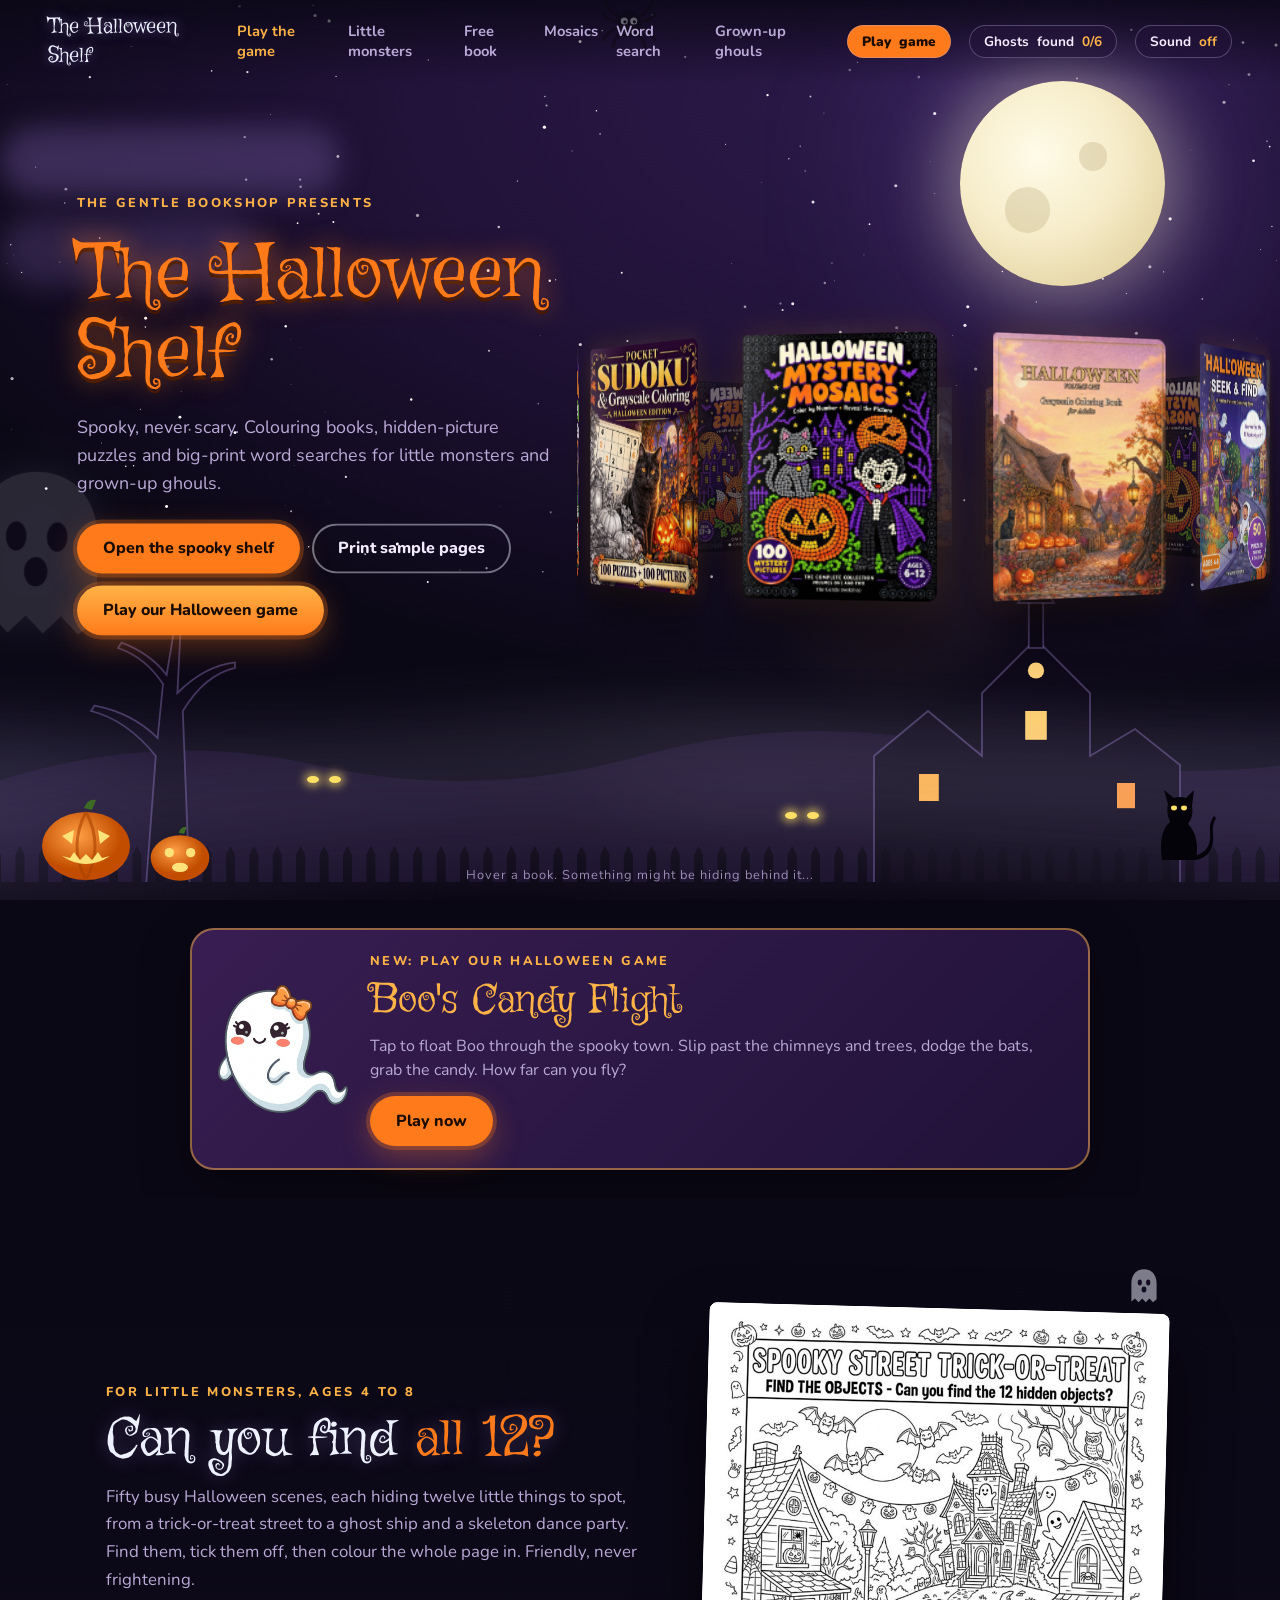
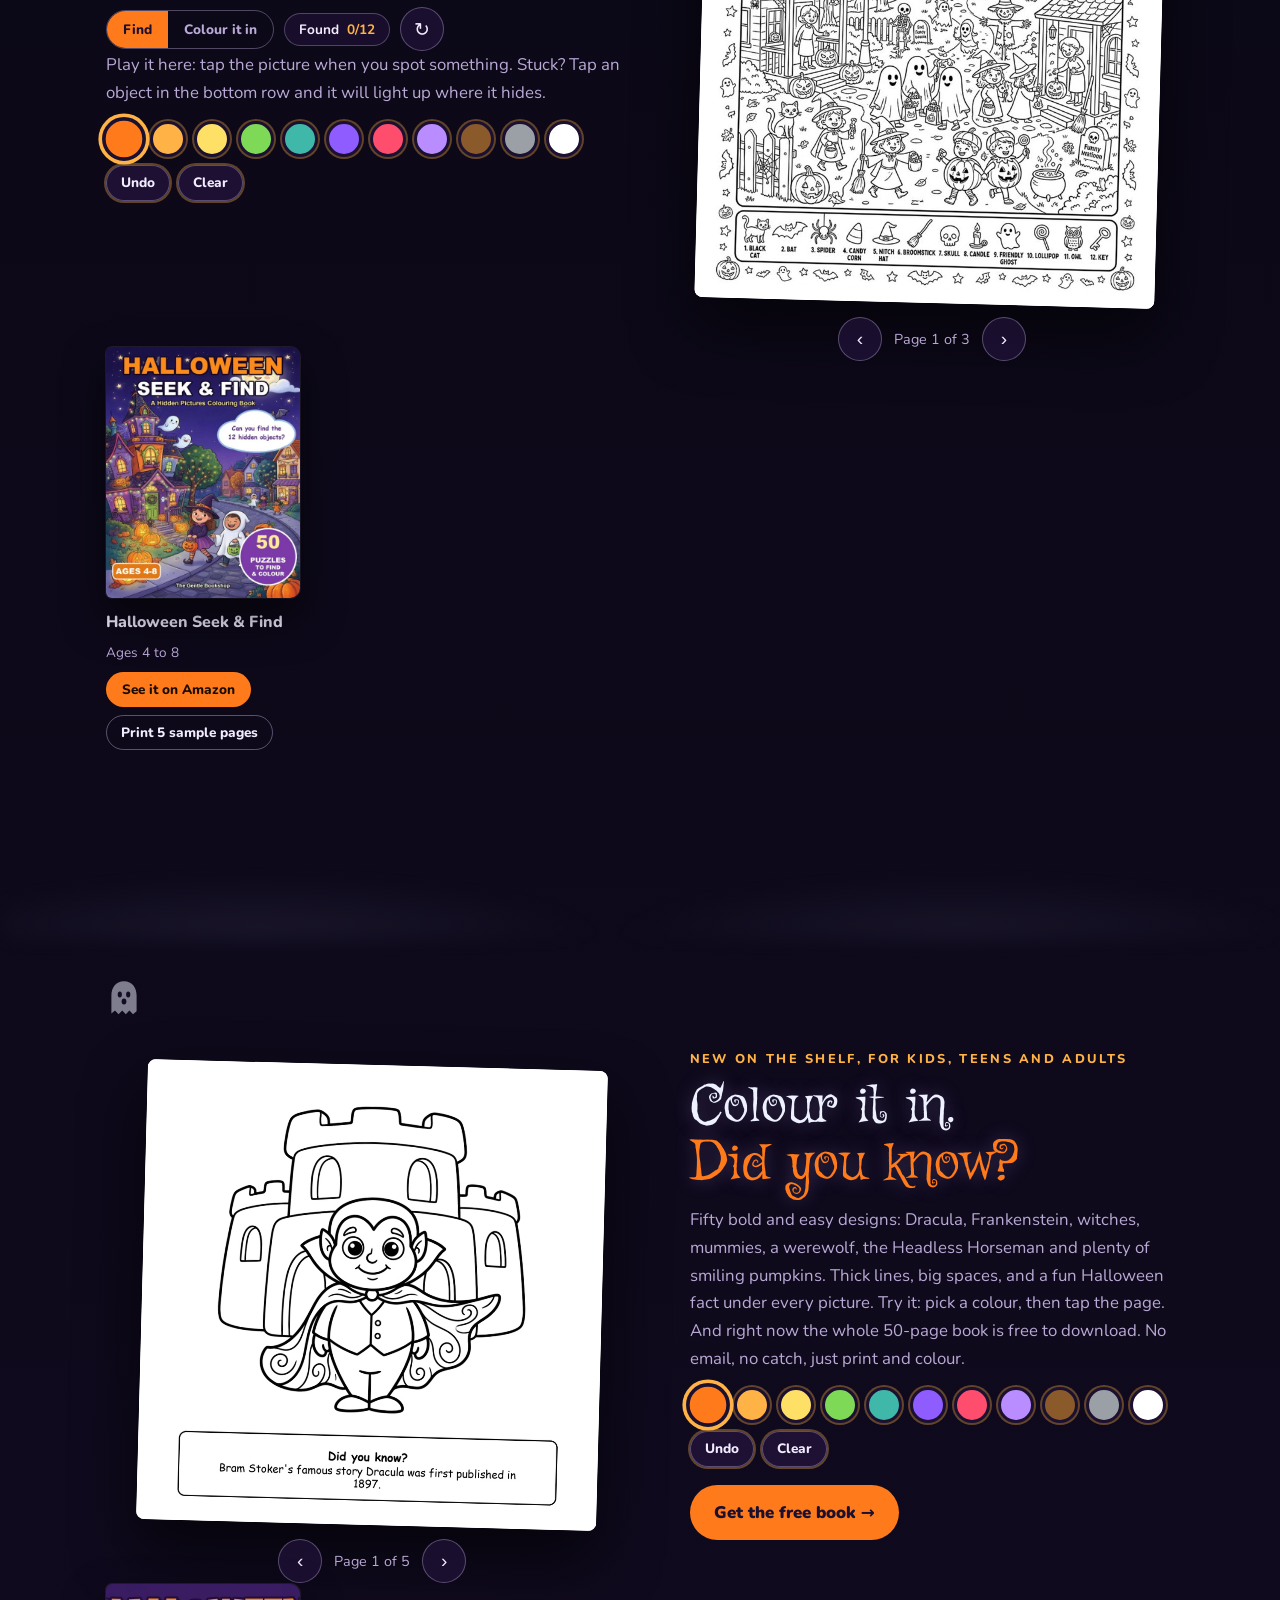
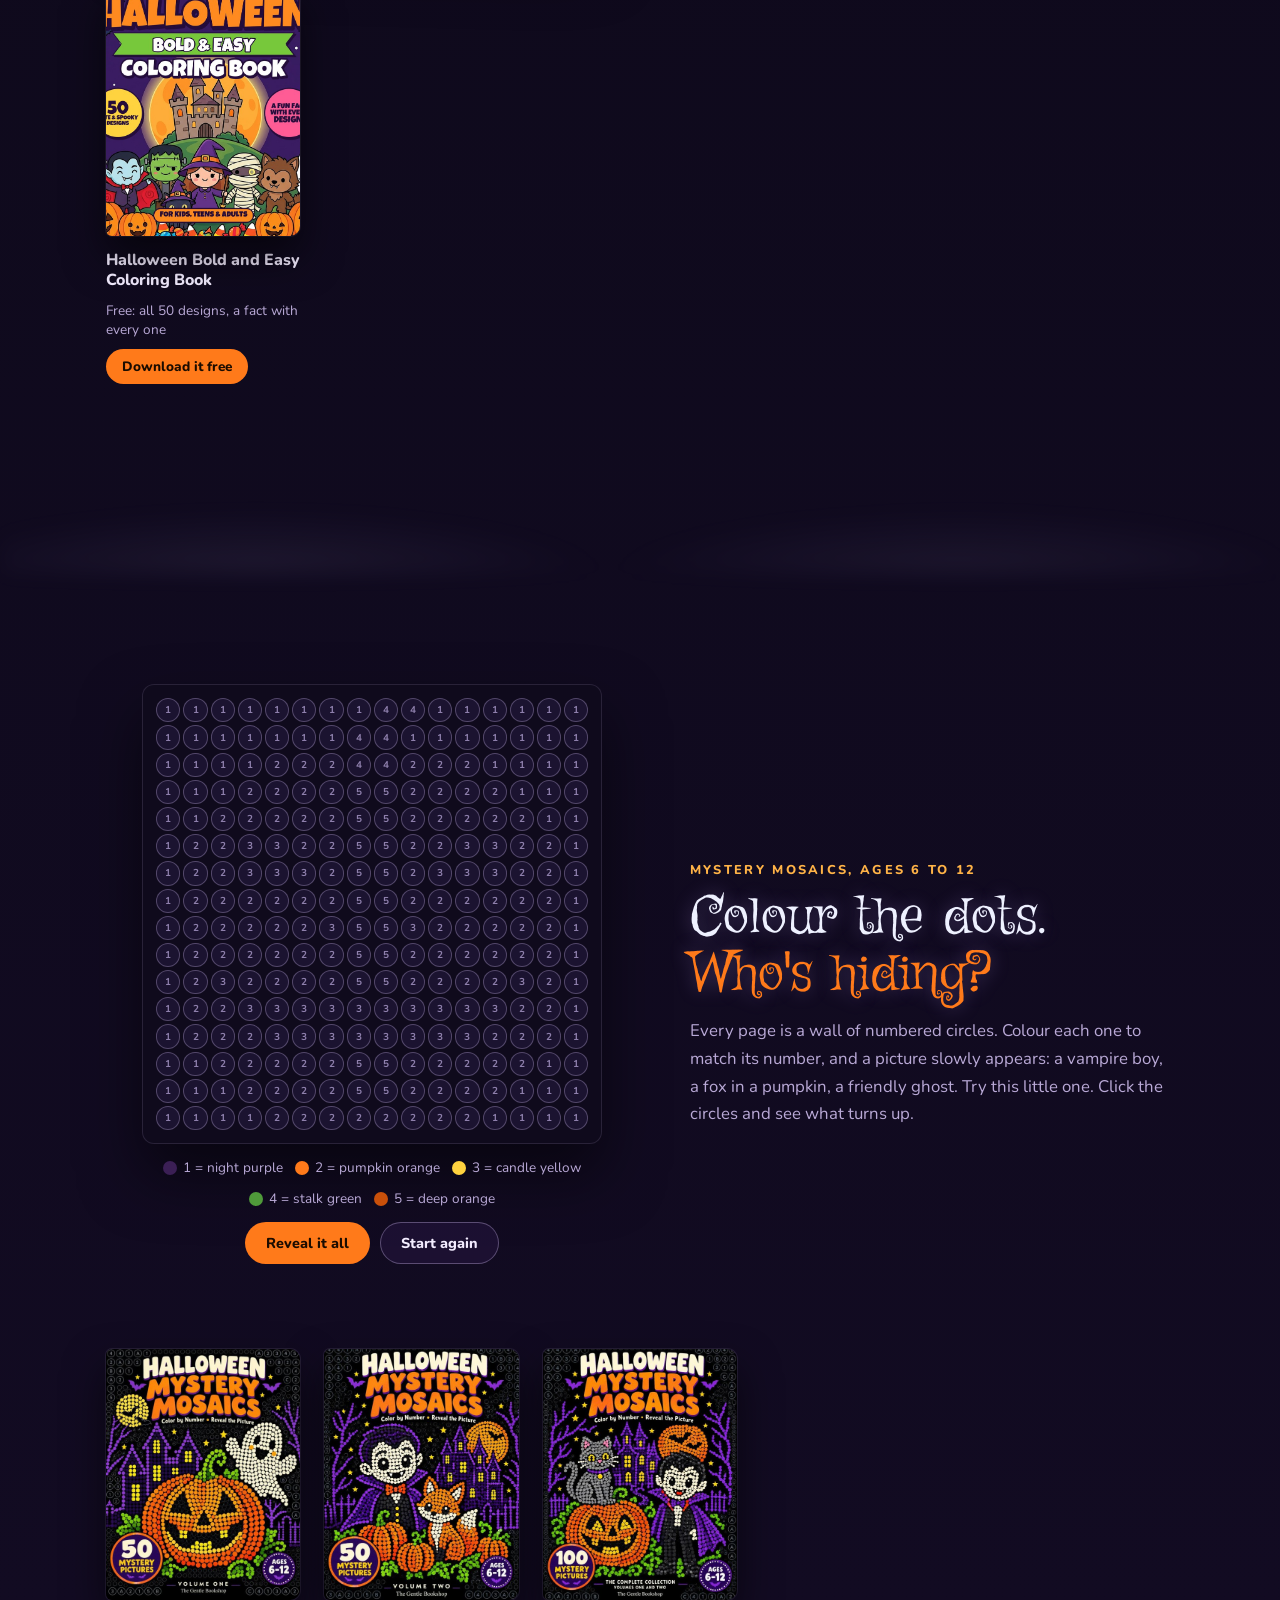
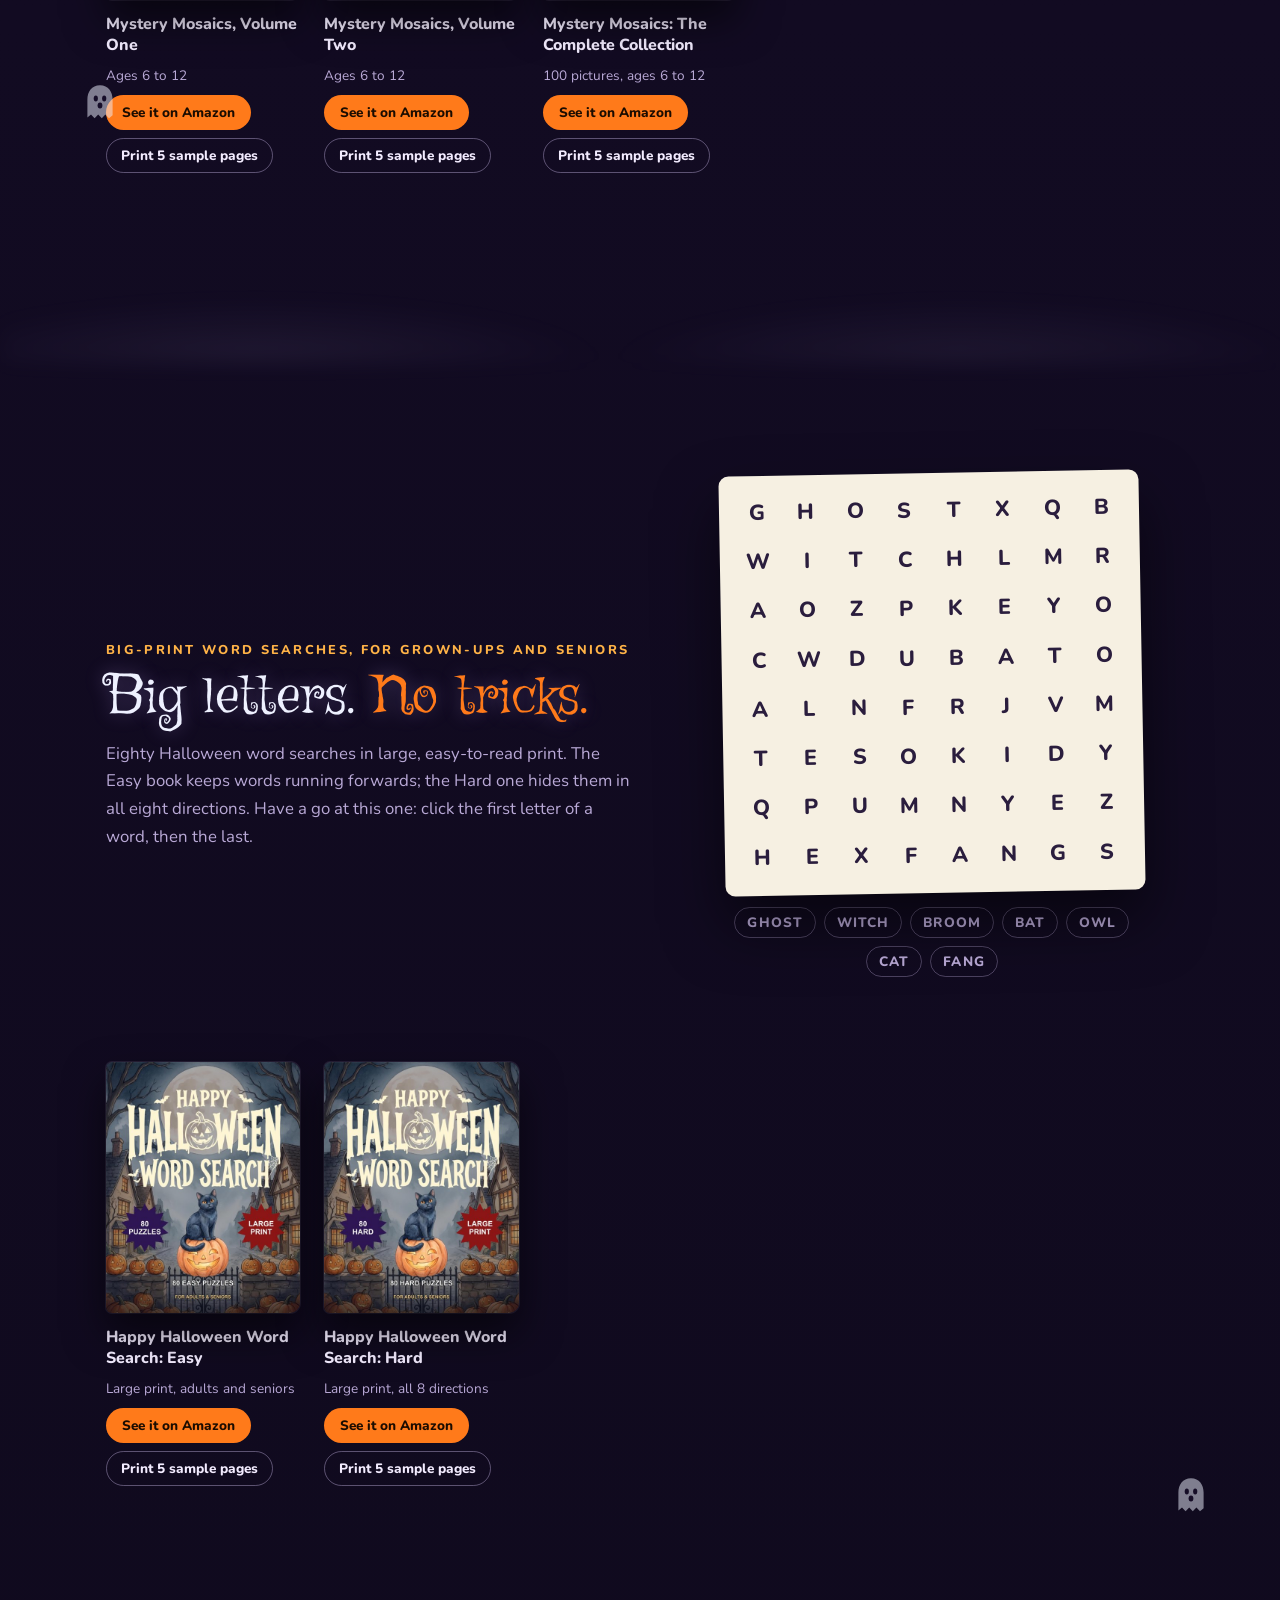
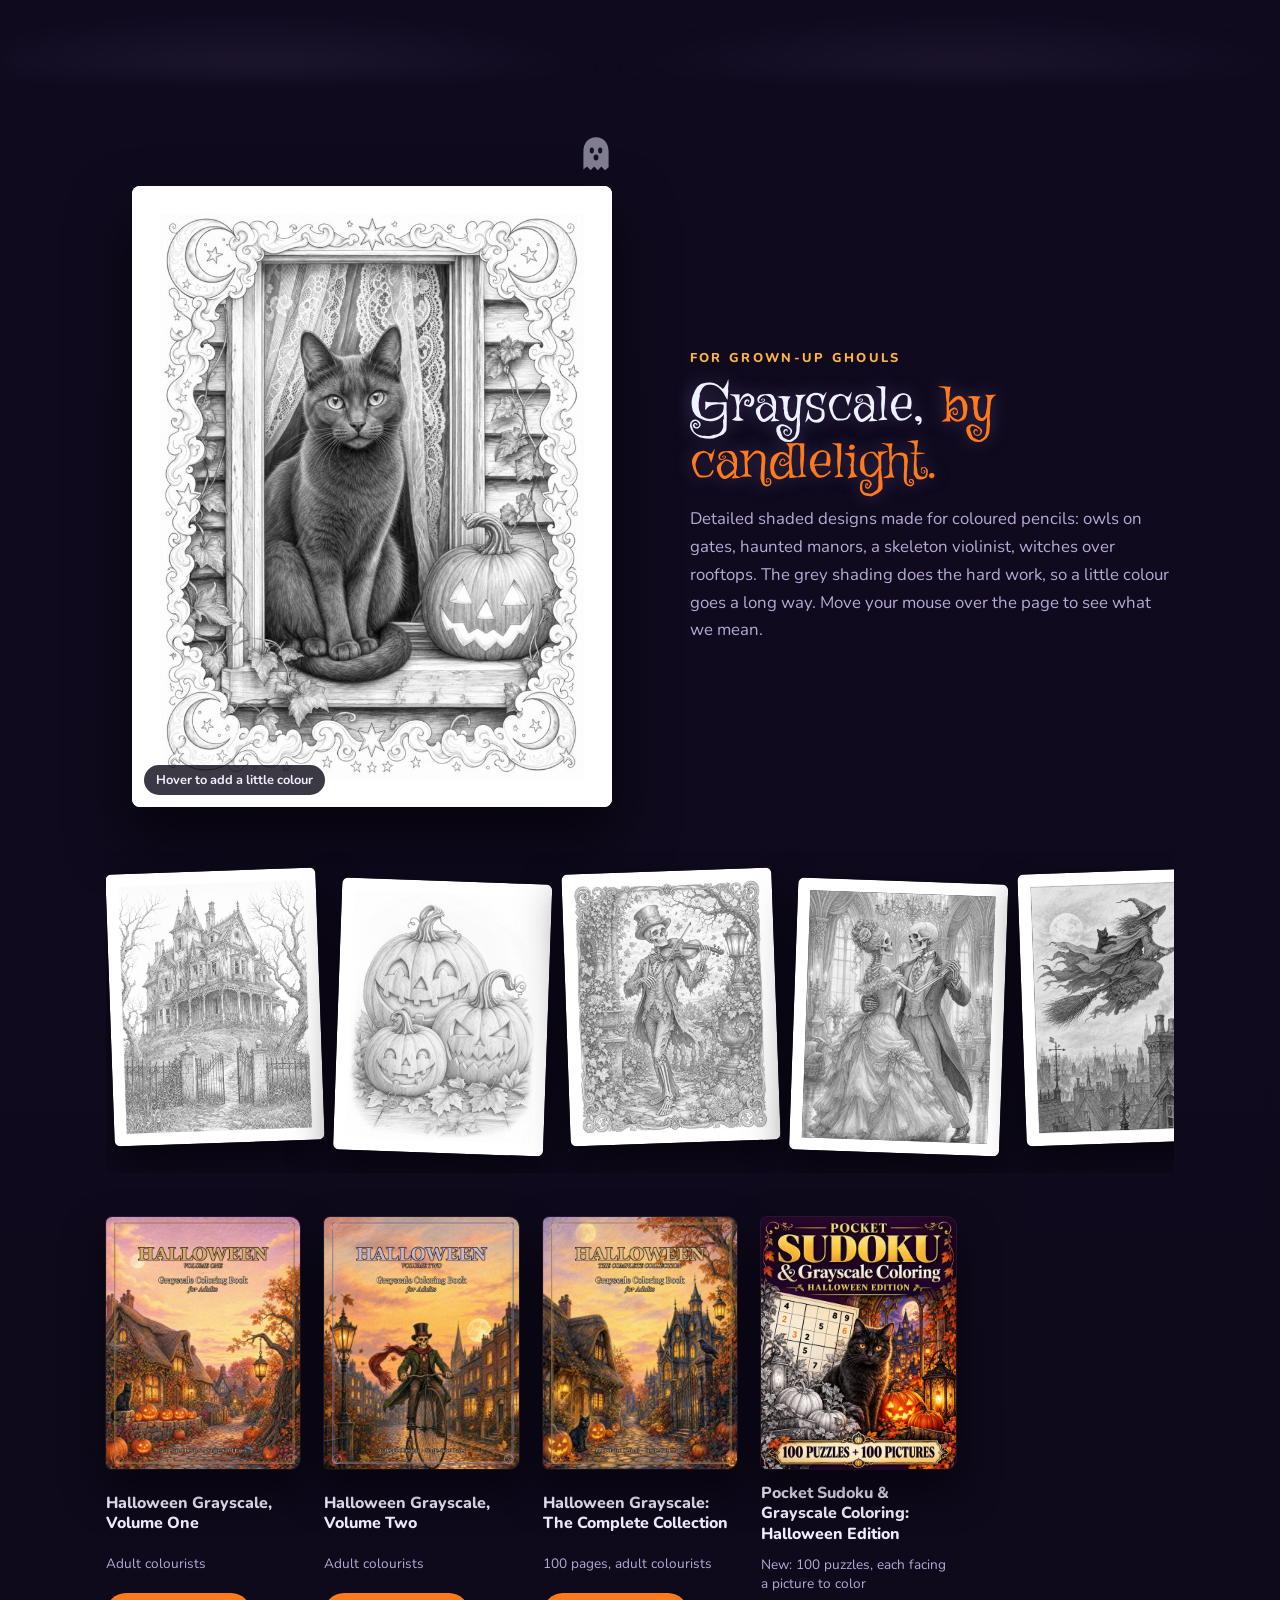
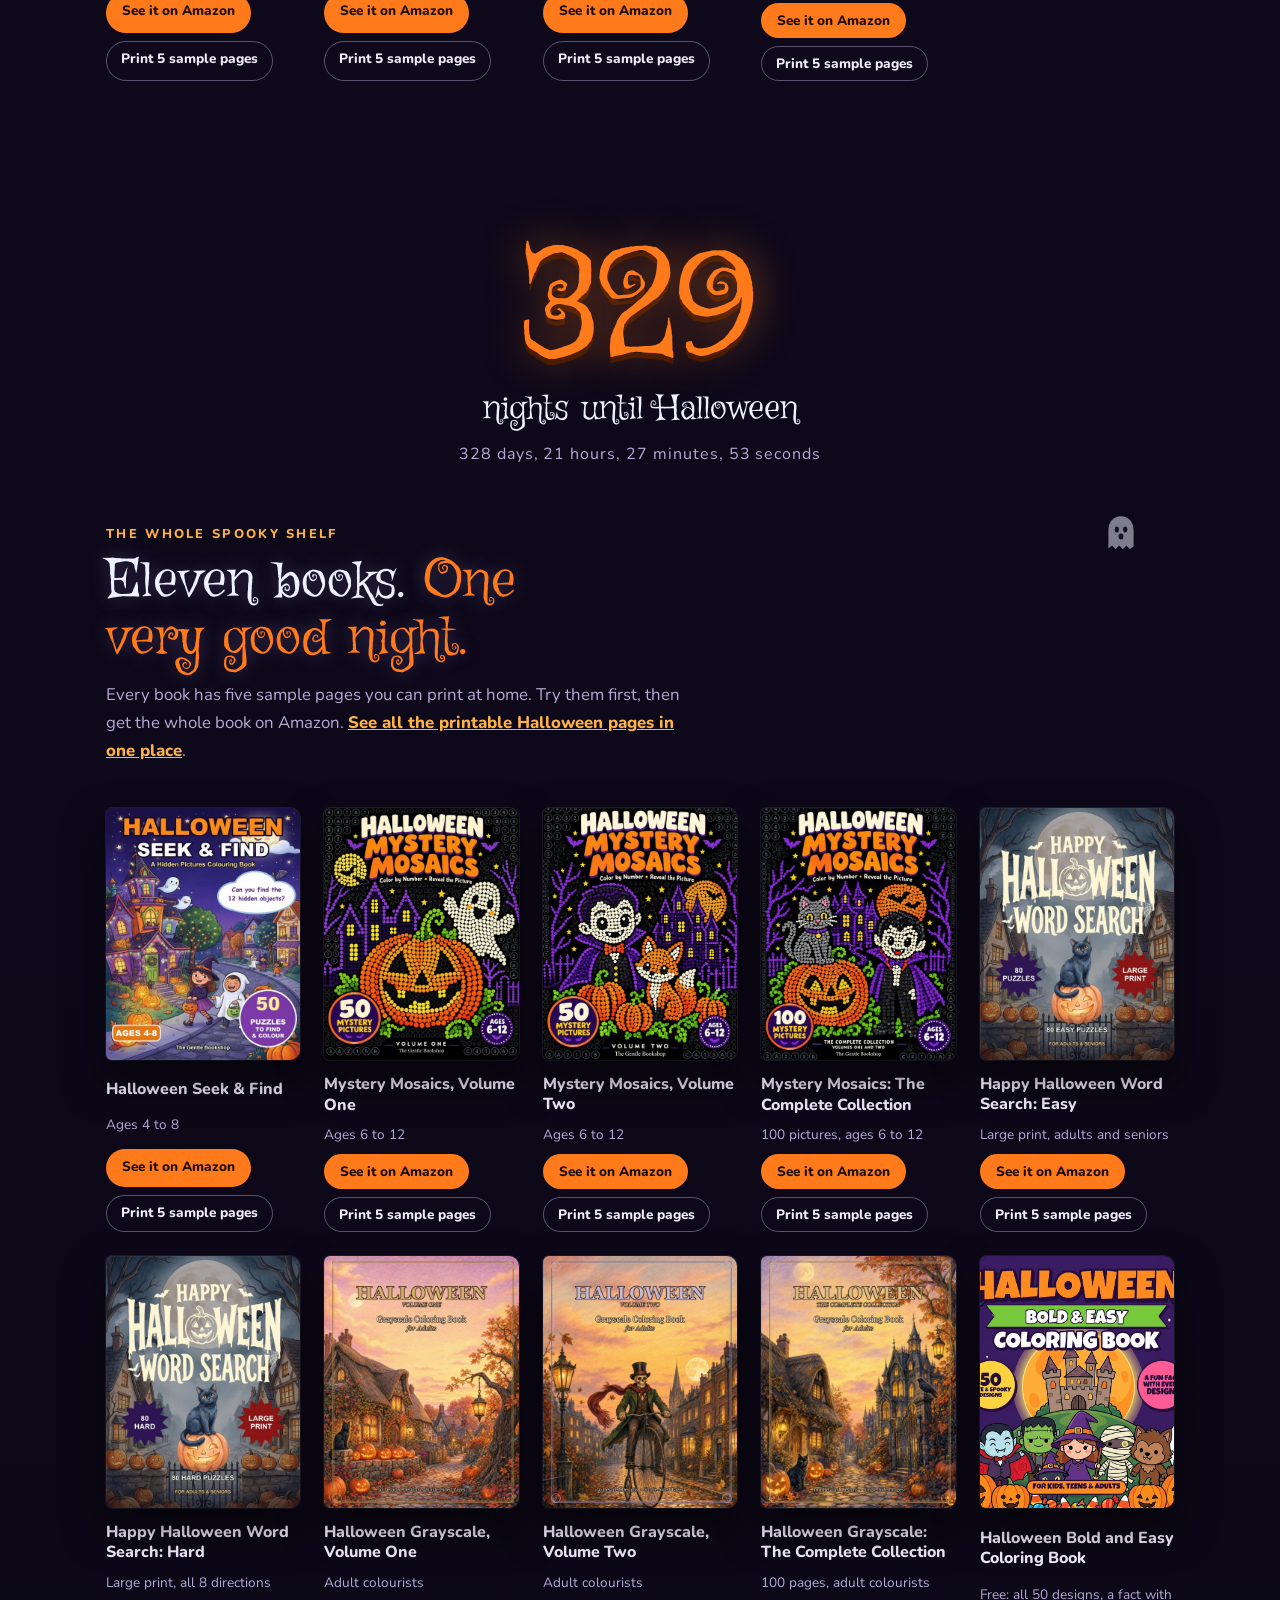
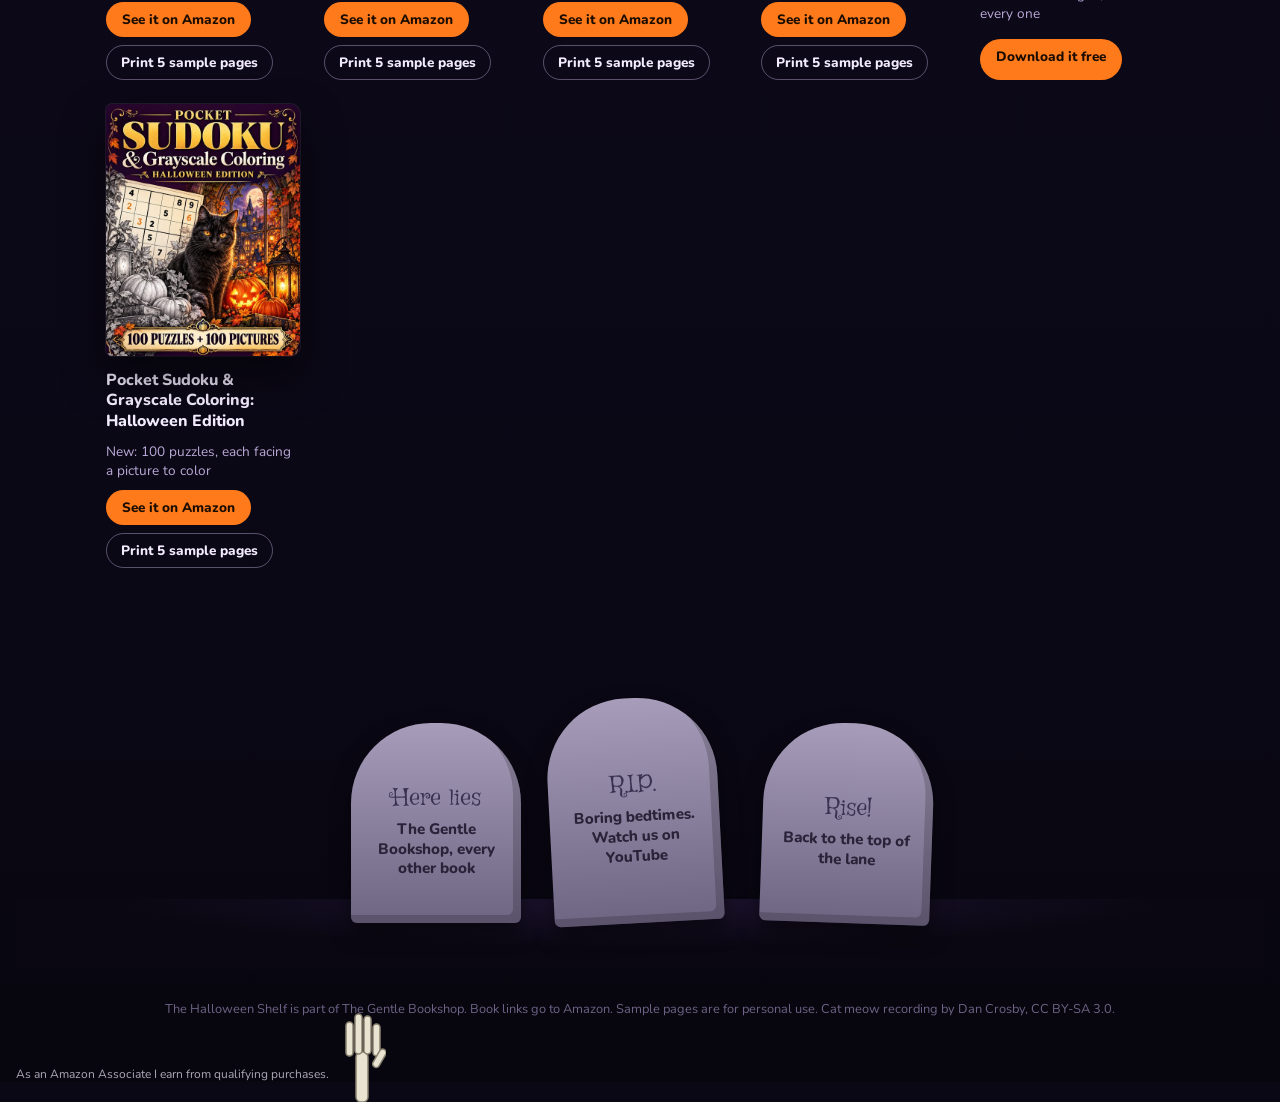
==== commit 97f91be7: "Add Amazon Associates tag (gentlebooksho-20) to all Amazon links + disclosure line Co-Authored-By: C" ====
--- a/index.html
+++ b/index.html
@@ -701,13 +701,13 @@
   </div>
   <div class="dirt" aria-hidden="true"></div>
   <p class="fine">The Halloween Shelf is part of The Gentle Bookshop. Book links go to Amazon. Sample pages are for personal use. Cat meow recording by Dan Crosby, CC BY-SA 3.0.</p>
-</footer>
+<p class="amzn-disclosure" style="font-size:12px;opacity:.7;margin:18px 0 0">As an Amazon Associate I earn from qualifying purchases.</p></footer>
 
 <div class="prize" id="prize" hidden>
   <div class="box" role="dialog" aria-modal="true" aria-labelledby="prizeT">
     <h3 id="prizeT">You found all 6!</h3>
     <p>Sharp eyes. You'd be brilliant at Halloween Seek &amp; Find: fifty scenes, twelve hidden things on every page.</p>
-    <a class="cta" href="https://www.amazon.com/dp/B0H7JDLNMW" target="_blank" rel="noopener">See the book</a>
+    <a class="cta" href="https://www.amazon.com/dp/B0H7JDLNMW?tag=gentlebooksho-20" target="_blank" rel="noopener">See the book</a>
     <p style="margin:16px 0 0"><button class="btn" id="prizeClose" type="button">Back to the lane</button></p>
   </div>
 </div>
@@ -739,7 +739,7 @@
   const n = books.length;
   const els = books.map(([slug, asin, name], i) => {
     const a = document.createElement('a');
-    a.className = 'book'; if (asin) { a.href = `https://www.amazon.com/dp/${asin}`; a.target = '_blank'; a.rel = 'noopener'; } else a.href = '#boldeasy';
+    a.className = 'book'; if (asin) { a.href = `https://www.amazon.com/dp/${asin}?tag=gentlebooksho-20`; a.target = '_blank'; a.rel = 'noopener'; } else a.href = '#boldeasy';
     a.setAttribute('aria-label', asin ? `${name} on Amazon` : `${name}, coming soon`);
     a.innerHTML = `<div class="peek">${ghost()}<span class="boo">Boo!</span></div><div class="cover"><img src="covers/${slug}.jpg" alt="${name} cover" loading="eager"></div><div class="label">${name}</div>`;
     ring.appendChild(a); return a;
@@ -1035,7 +1035,7 @@
   $$('.shelf').forEach(sh => {
     const list = sh.dataset.books === 'all' ? Object.keys(BOOKS) : sh.dataset.books.split(',');
     sh.innerHTML = list.map(slug => { const [asin, name, who] = BOOKS[slug];
-      const amz = asin ? `https://www.amazon.com/dp/${asin}` : 'free-halloween-coloring-book.html', tgt = asin ? ' target="_blank" rel="noopener"' : '';
+      const amz = asin ? `https://www.amazon.com/dp/${asin}?tag=gentlebooksho-20` : 'free-halloween-coloring-book.html', tgt = asin ? ' target="_blank" rel="noopener"' : '';
       return `<div class="card"><div class="cw"><div class="pk">${ghostSvg}</div><a href="${amz}"${tgt} tabindex="-1" aria-hidden="true"><div class="tilt"><img src="covers/${slug}.jpg" alt="" loading="lazy"></div></a></div><h3><a href="${amz}"${tgt}>${name}</a></h3><span class="who">${who}</span><div class="acts">${asin ? `<a class="buy" href="${amz}" target="_blank" rel="noopener">See it on Amazon</a>` : '<a class="buy" href="free-halloween-coloring-book.html">Download it free</a>'}${asin ? `<a class="dl" href="pages/${slug}-sample-pages.pdf" download>Print 5 sample pages</a>` : ''}</div></div>`; }).join('');
   });
   if (!reduce) $$('.card').forEach(c => {
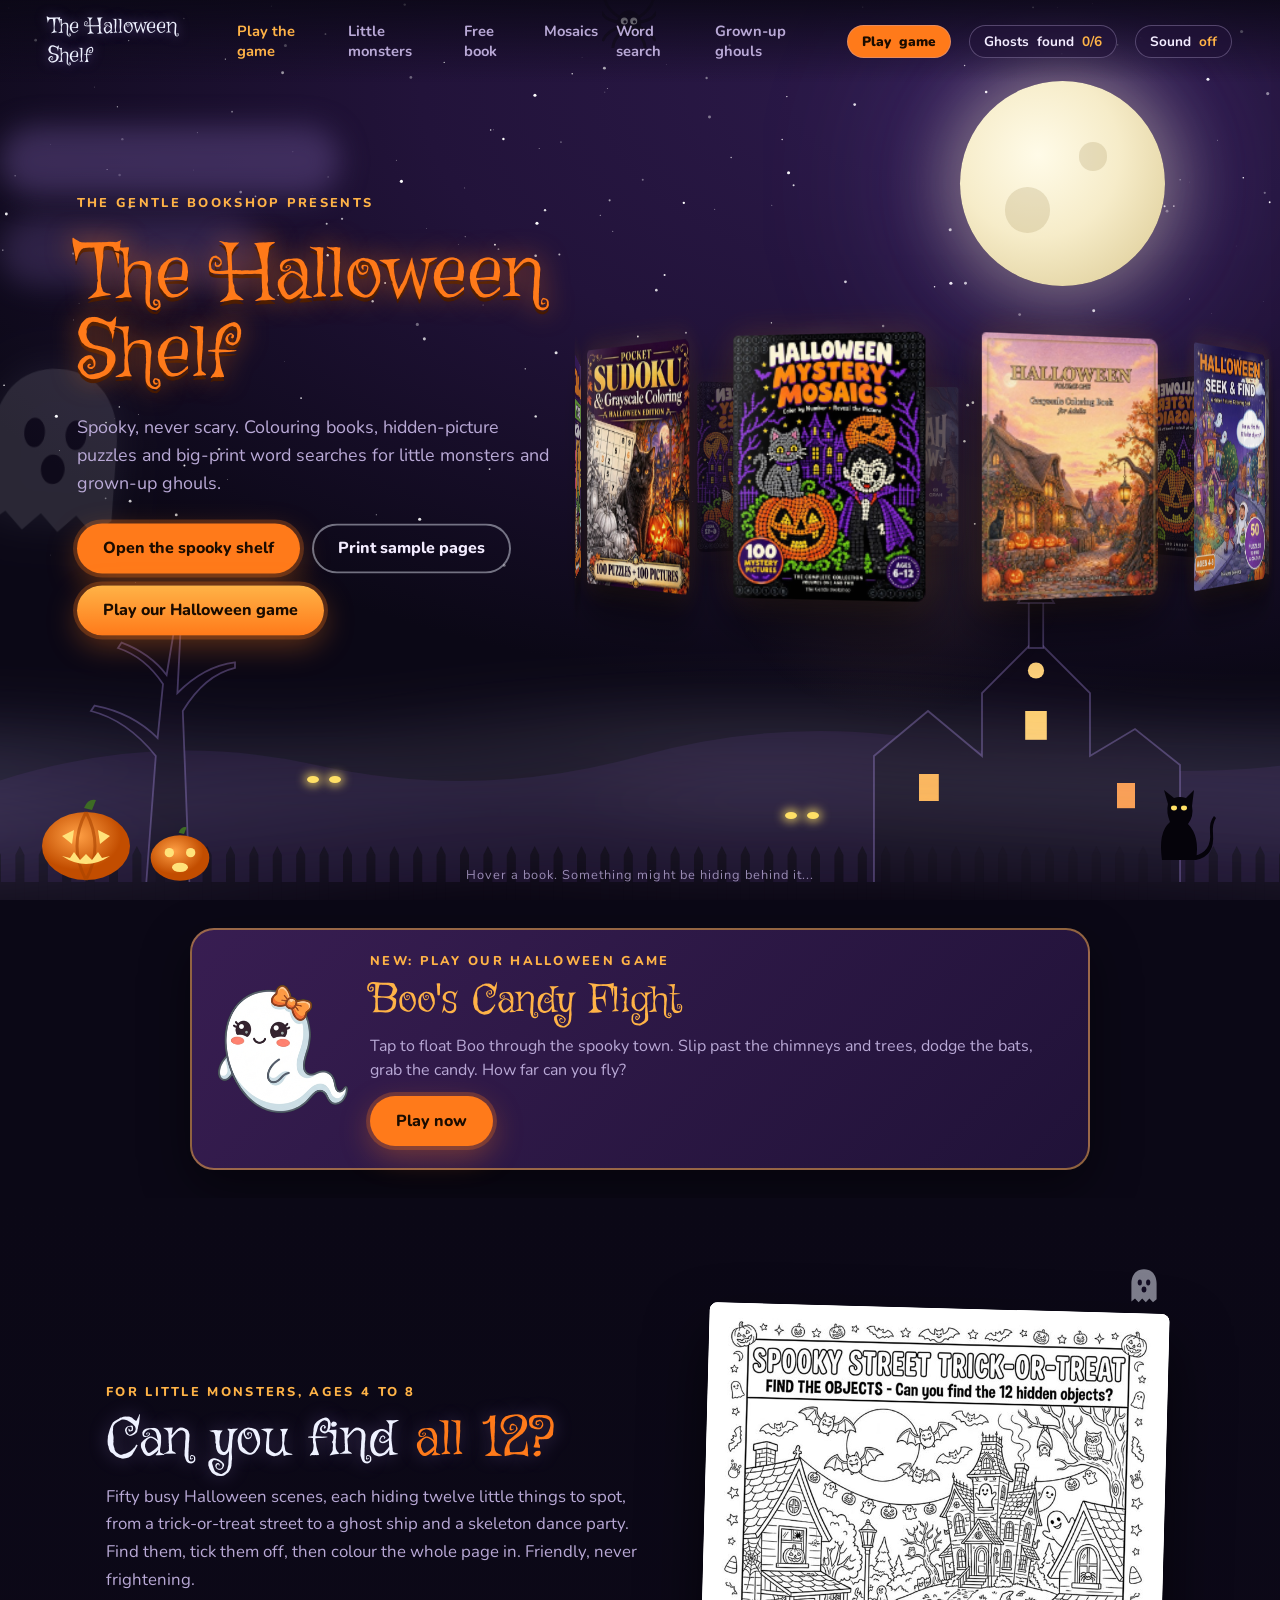
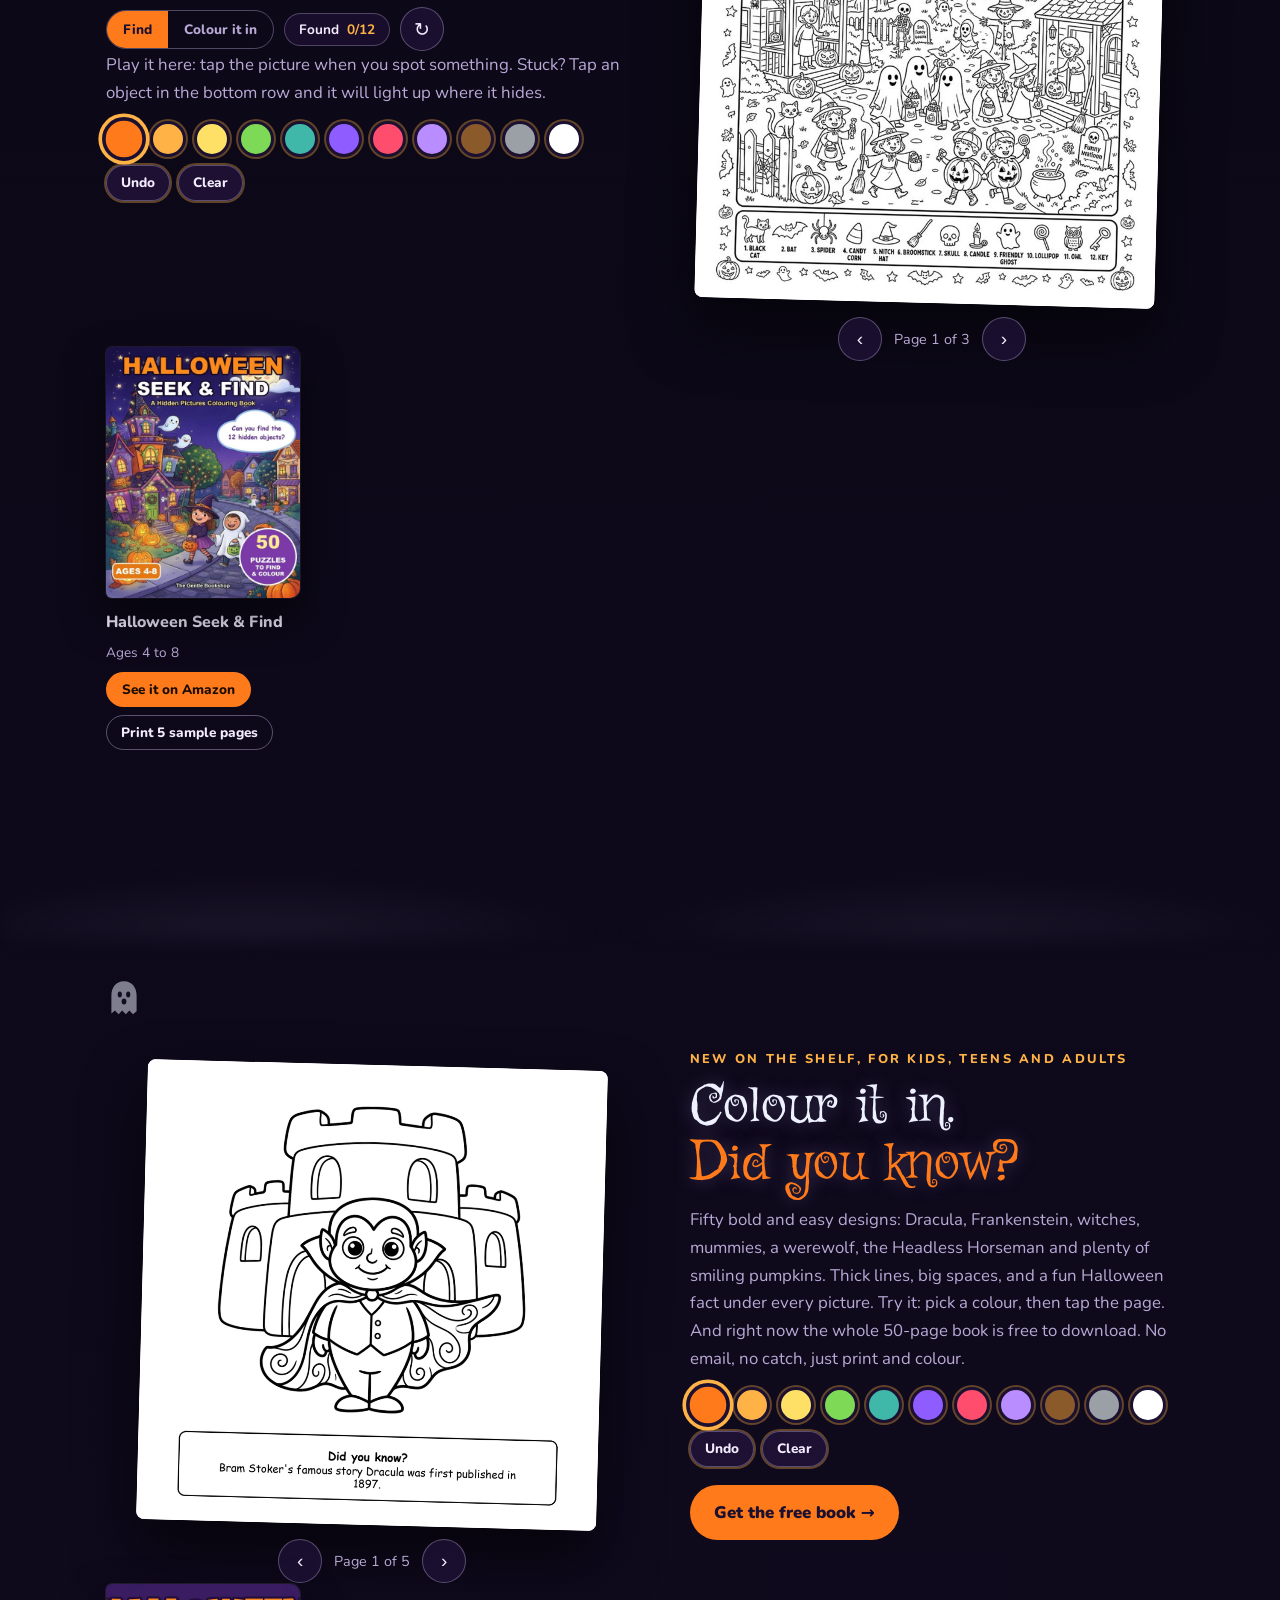
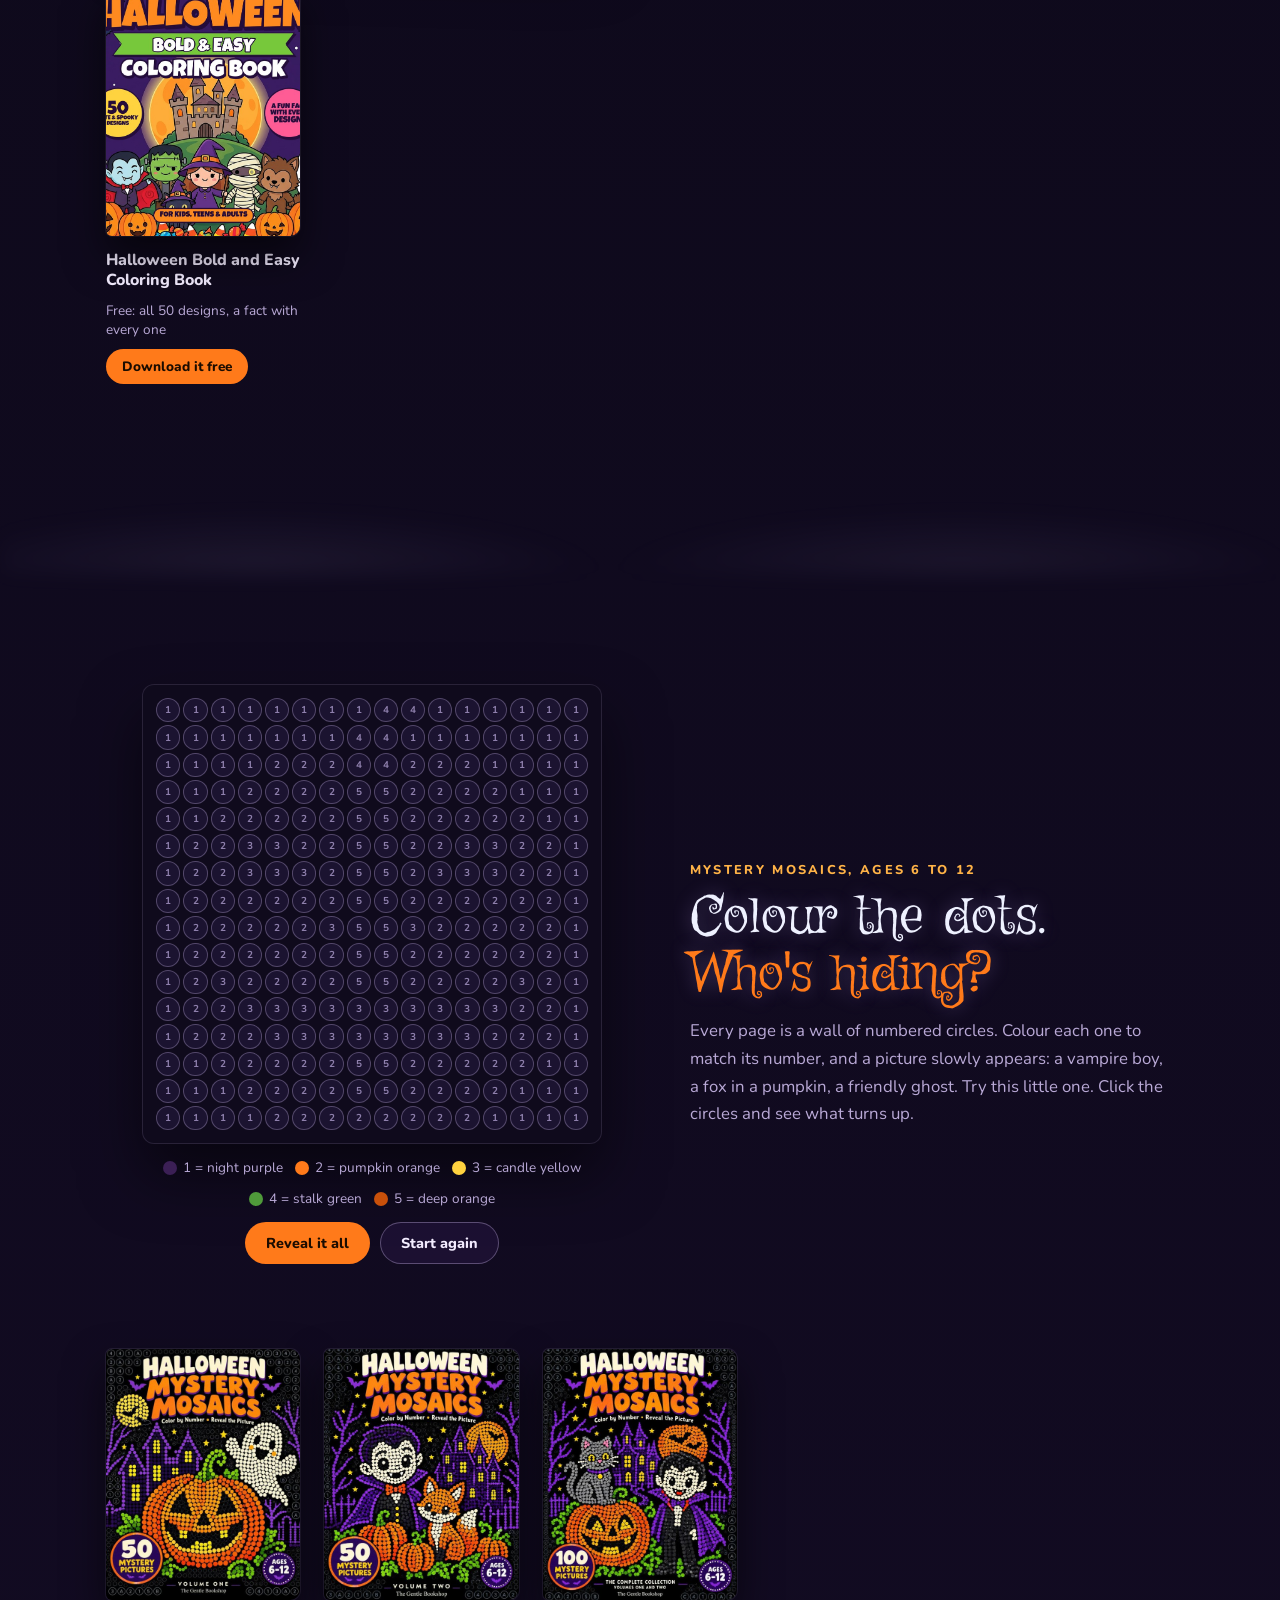
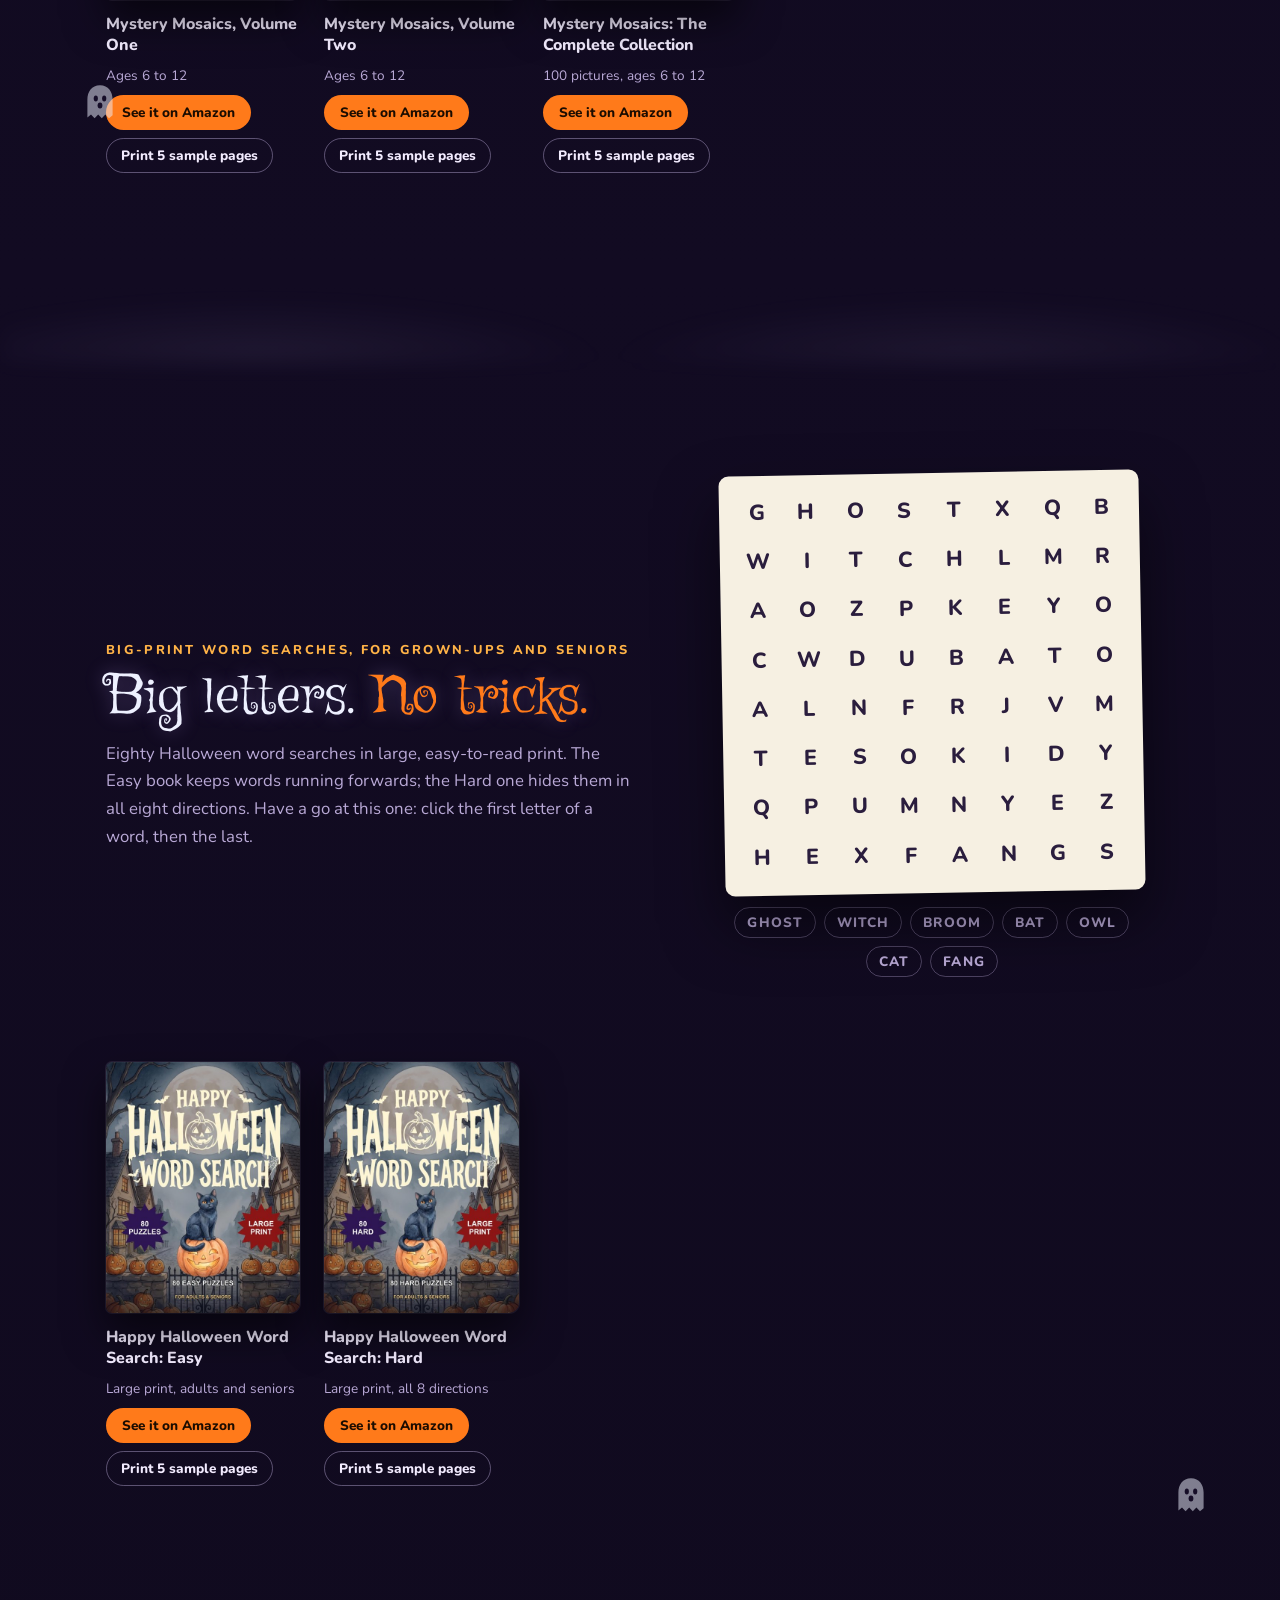
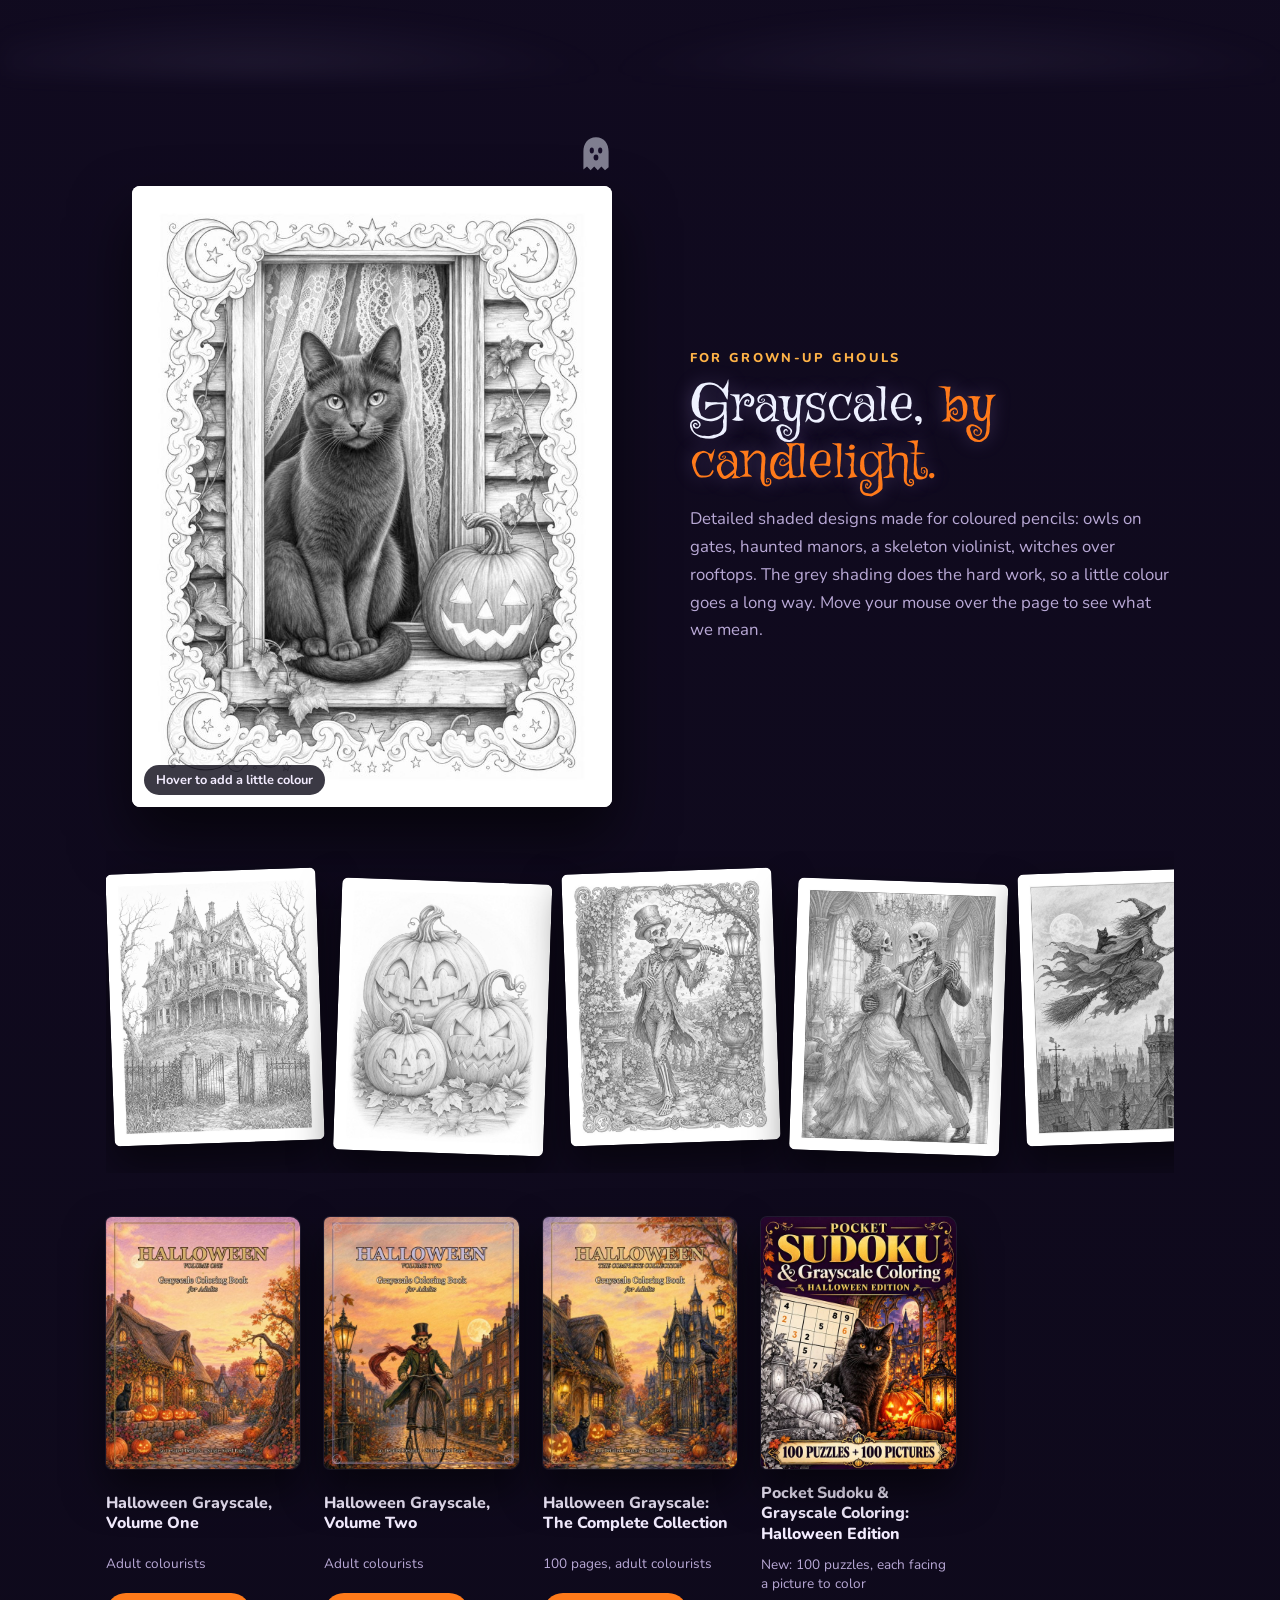
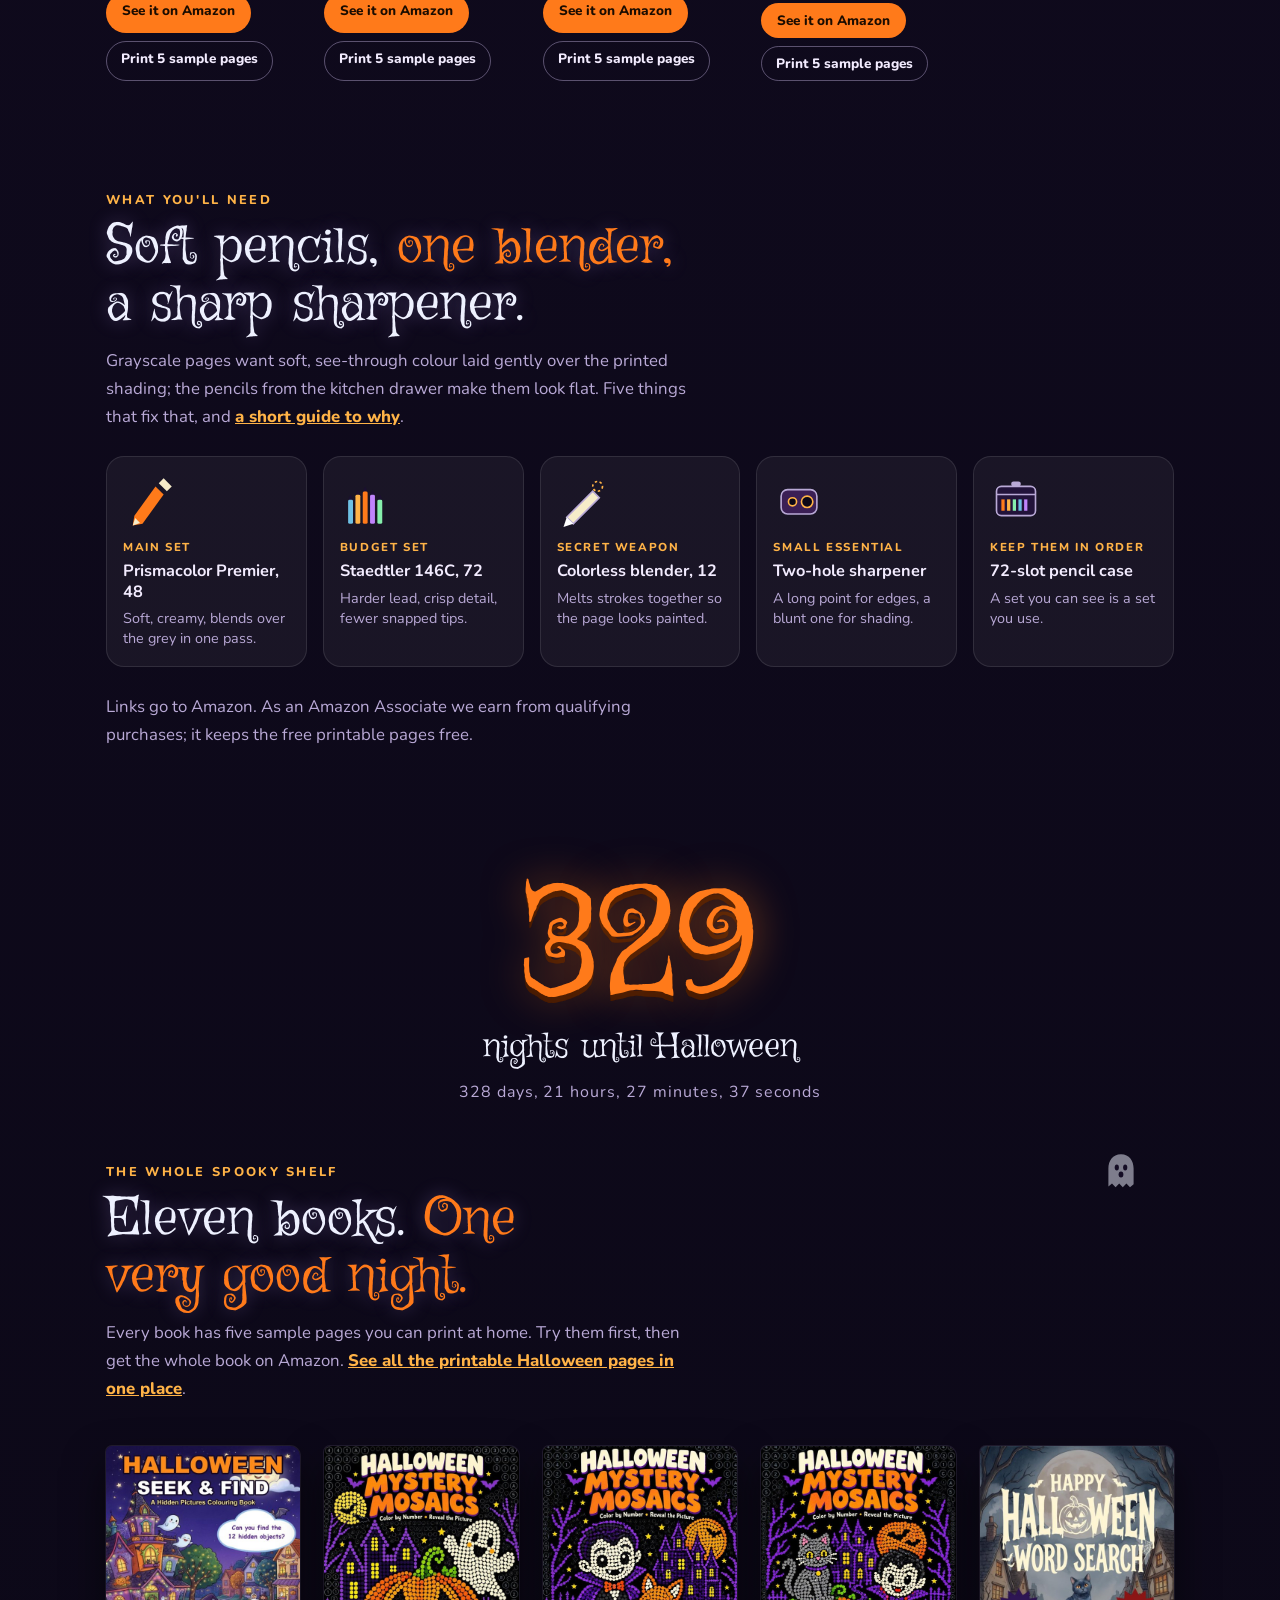
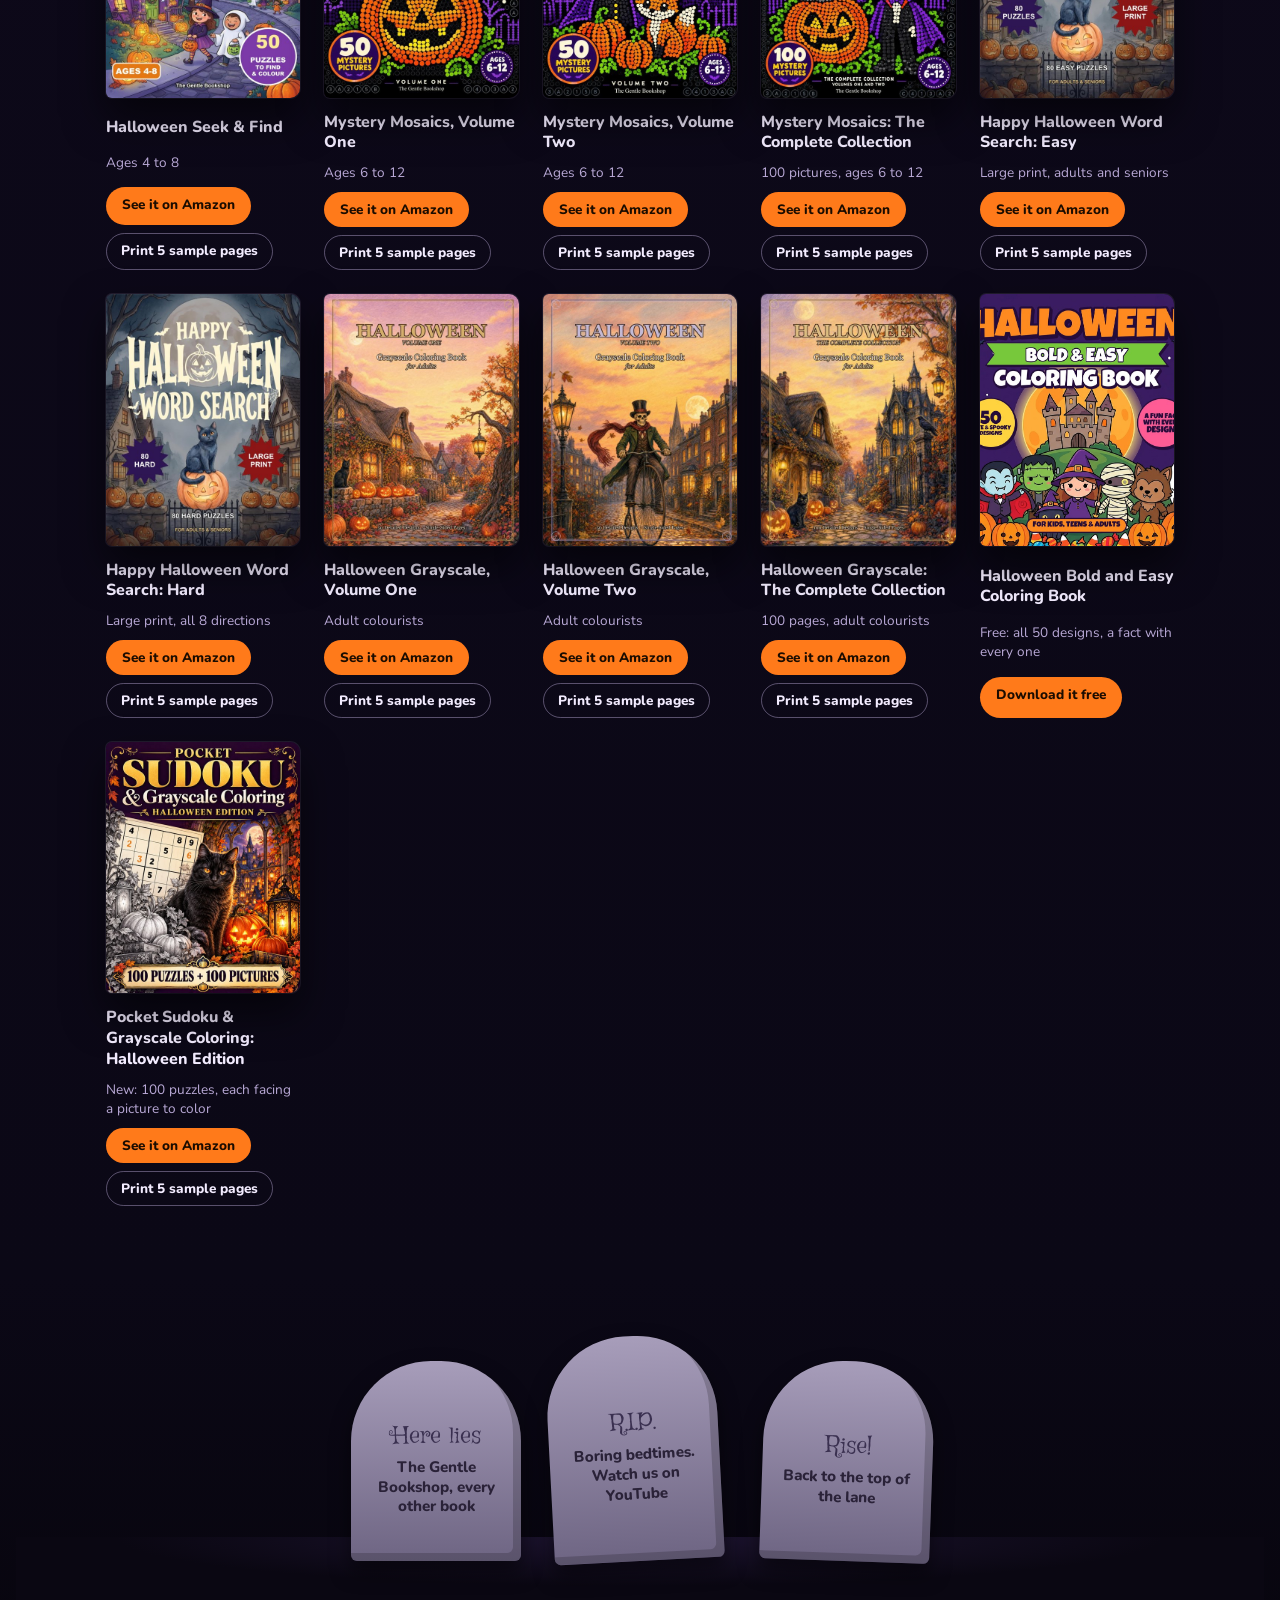
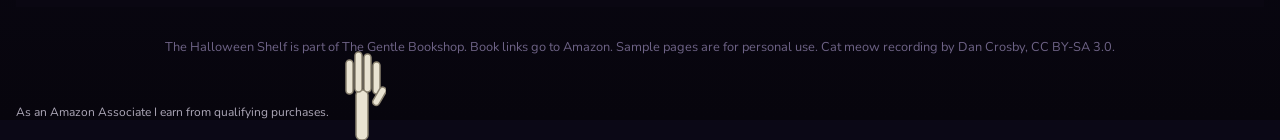
==== commit c86b6941: "Add 'What you'll need' pencil kit strip and the grayscale pencils guide page (Associates links) Co-A" ====
--- a/index.html
+++ b/index.html
@@ -197,6 +197,16 @@
 .lane{position:relative;background:linear-gradient(var(--night),#120b22 40%,var(--night))}
 .chapter{position:relative;max-width:1180px;margin:0 auto;padding:110px clamp(16px,5vw,56px) 70px;display:grid;gap:44px}
 .chapter-head{max-width:640px}
+.kitband{padding-top:40px;padding-bottom:40px;gap:26px}
+.kitband .chapter-head a{color:var(--glow);font-weight:800}
+.kit{display:grid;grid-template-columns:repeat(auto-fit,minmax(170px,1fr));gap:16px}
+.kitem{display:flex;flex-direction:column;gap:6px;padding:18px 16px;border-radius:18px;background:rgba(255,255,255,.05);border:1px solid rgba(255,255,255,.1);color:var(--ink);text-decoration:none;transition:transform .2s,border-color .2s}
+.kitem:hover{transform:translateY(-3px);border-color:var(--glow)}
+.kitem svg{width:52px;height:52px;margin-bottom:6px}
+.kitem .kpick{font-size:.72rem;font-weight:800;letter-spacing:.14em;text-transform:uppercase;color:var(--glow)}
+.kitem strong{font-size:1.02rem;line-height:1.25}
+.kitem small{color:var(--muted);font-size:.9rem;line-height:1.4}
+.kitnote{color:var(--muted);font-size:.85rem}
 .chapter-head .kicker{margin-bottom:10px}
 .chapter h2{font-family:var(--display);font-weight:400;font-size:clamp(2.1rem,4.4vw,3.4rem);line-height:1.05;margin:0 0 14px;color:var(--ghost);
   text-shadow:0 0 18px rgba(190,160,255,.35);text-wrap:balance}
@@ -675,6 +685,23 @@
     </div>
     <div class="shelf" data-books="halloween-grayscale-vol1,halloween-grayscale-vol2,halloween-grayscale-complete,halloween-pocket-sudoku"></div>
     <button class="hid" type="button" aria-label="A hidden ghost" style="left:45%;top:60px"></button>
+  </section>
+
+  <!-- WHAT YOU'LL NEED (Amazon Associates) -->
+  <section class="chapter kitband" id="kit" aria-label="Pencils and tools for grayscale colouring">
+    <div class="chapter-head">
+      <div class="kicker">What you'll need</div>
+      <h2>Soft pencils, <em>one blender,</em> a sharp sharpener.</h2>
+      <p>Grayscale pages want soft, see-through colour laid gently over the printed shading; the pencils from the kitchen drawer make them look flat. Five things that fix that, and <a href="best-pencils-for-grayscale-coloring.html">a short guide to why</a>.</p>
+    </div>
+    <div class="kit">
+      <a class="kitem" href="https://www.amazon.com/dp/B00006IEEV?tag=gentlebooksho-20" target="_blank" rel="noopener sponsored"><svg viewBox="0 0 64 64" aria-hidden="true"><path d="M14 50 L40 14 l10 10 L24 60 L12 62z" fill="#ff7a1a"/><path d="M12 62 l3-9 6 6z" fill="#f6ecc9"/><path d="M44 10 l6-6 10 10-6 6z" fill="#f6ecc9"/></svg><span class="kpick">Main set</span><strong>Prismacolor Premier, 48</strong><small>Soft, creamy, blends over the grey in one pass.</small></a>
+      <a class="kitem" href="https://www.amazon.com/dp/B07Q47C1WD?tag=gentlebooksho-20" target="_blank" rel="noopener sponsored"><svg viewBox="0 0 64 64" aria-hidden="true"><rect x="10" y="30" width="6" height="30" rx="2" fill="#6ec1e4"/><rect x="19" y="24" width="6" height="36" rx="2" fill="#ffb347"/><rect x="28" y="20" width="6" height="40" rx="2" fill="#ff7a1a"/><rect x="37" y="24" width="6" height="36" rx="2" fill="#c084fc"/><rect x="46" y="30" width="6" height="30" rx="2" fill="#86efac"/><path d="M10 30l3-6 3 6M19 24l3-6 3 6M28 20l3-6 3 6M37 24l3-6 3 6M46 30l3-6 3 6" fill="#1b1030"/></svg><span class="kpick">Budget set</span><strong>Staedtler 146C, 72</strong><small>Harder lead, crisp detail, fewer snapped tips.</small></a>
+      <a class="kitem" href="https://www.amazon.com/dp/B00006RVSF?tag=gentlebooksho-20" target="_blank" rel="noopener sponsored"><svg viewBox="0 0 64 64" aria-hidden="true"><path d="M12 52 L44 20 l8 8 L20 60z" fill="#f6ecc9" stroke="#b9a9d6" stroke-width="2"/><path d="M12 52 l8 8 -12 4z" fill="#fff"/><circle cx="50" cy="14" r="6" fill="none" stroke="#ffb347" stroke-width="2" stroke-dasharray="3 3"/></svg><span class="kpick">Secret weapon</span><strong>Colorless blender, 12</strong><small>Melts strokes together so the page looks painted.</small></a>
+      <a class="kitem" href="https://www.amazon.com/dp/B004ZDL0K2?tag=gentlebooksho-20" target="_blank" rel="noopener sponsored"><svg viewBox="0 0 64 64" aria-hidden="true"><rect x="10" y="18" width="44" height="30" rx="8" fill="#3b1f55" stroke="#b9a9d6" stroke-width="2"/><circle cx="24" cy="33" r="5" fill="#0b0816" stroke="#ffb347" stroke-width="2"/><circle cx="42" cy="33" r="7" fill="#0b0816" stroke="#ffb347" stroke-width="2"/></svg><span class="kpick">Small essential</span><strong>Two-hole sharpener</strong><small>A long point for edges, a blunt one for shading.</small></a>
+      <a class="kitem" href="https://www.amazon.com/dp/B01HCWOZTA?tag=gentlebooksho-20" target="_blank" rel="noopener sponsored"><svg viewBox="0 0 64 64" aria-hidden="true"><rect x="8" y="14" width="48" height="36" rx="6" fill="#22133a" stroke="#b9a9d6" stroke-width="2"/><path d="M8 24h48" stroke="#b9a9d6" stroke-width="2"/><rect x="14" y="30" width="4" height="14" fill="#ff7a1a"/><rect x="21" y="30" width="4" height="14" fill="#ffb347"/><rect x="28" y="30" width="4" height="14" fill="#86efac"/><rect x="35" y="30" width="4" height="14" fill="#6ec1e4"/><rect x="42" y="30" width="4" height="14" fill="#c084fc"/><rect x="26" y="8" width="12" height="6" rx="3" fill="#b9a9d6"/></svg><span class="kpick">Keep them in order</span><strong>72-slot pencil case</strong><small>A set you can see is a set you use.</small></a>
+    </div>
+    <p class="kitnote">Links go to Amazon. As an Amazon Associate we earn from qualifying purchases; it keeps the free printable pages free.</p>
   </section>
 
   <!-- COUNTDOWN + WHOLE SHELF -->
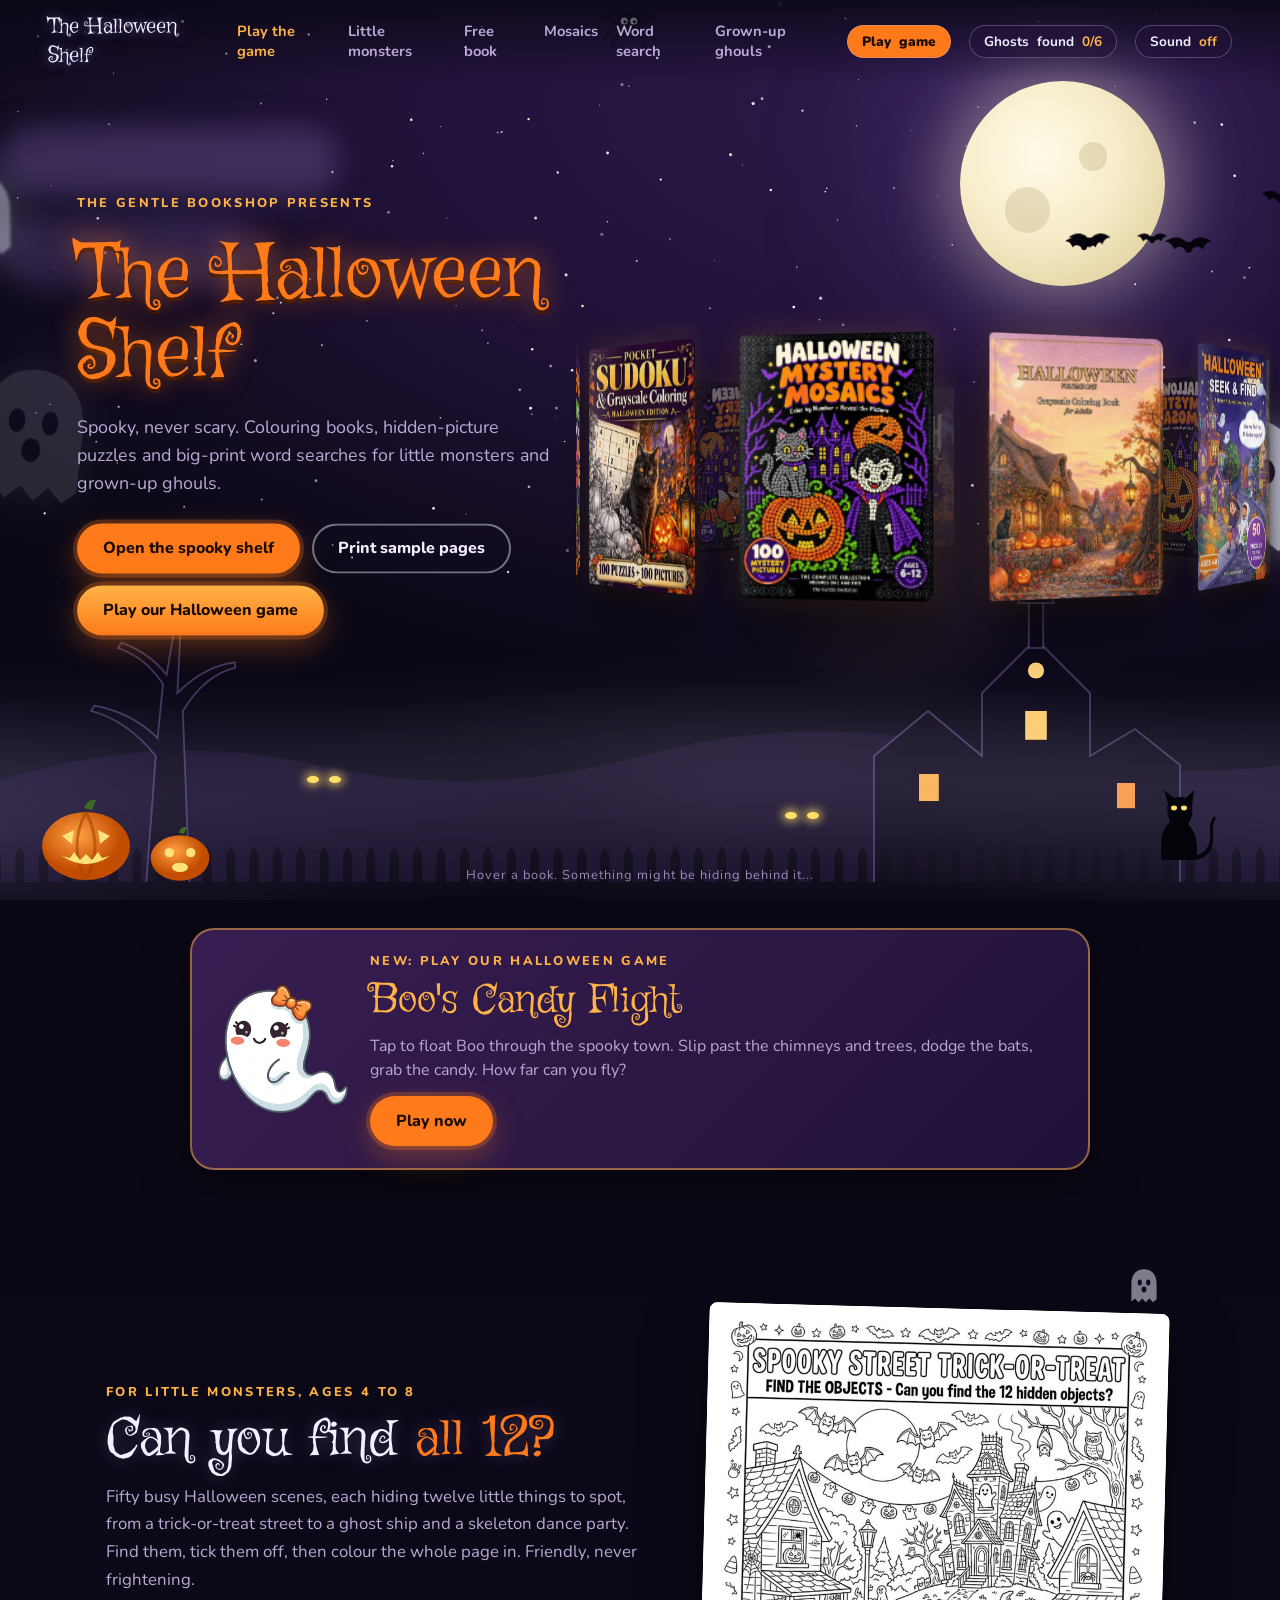
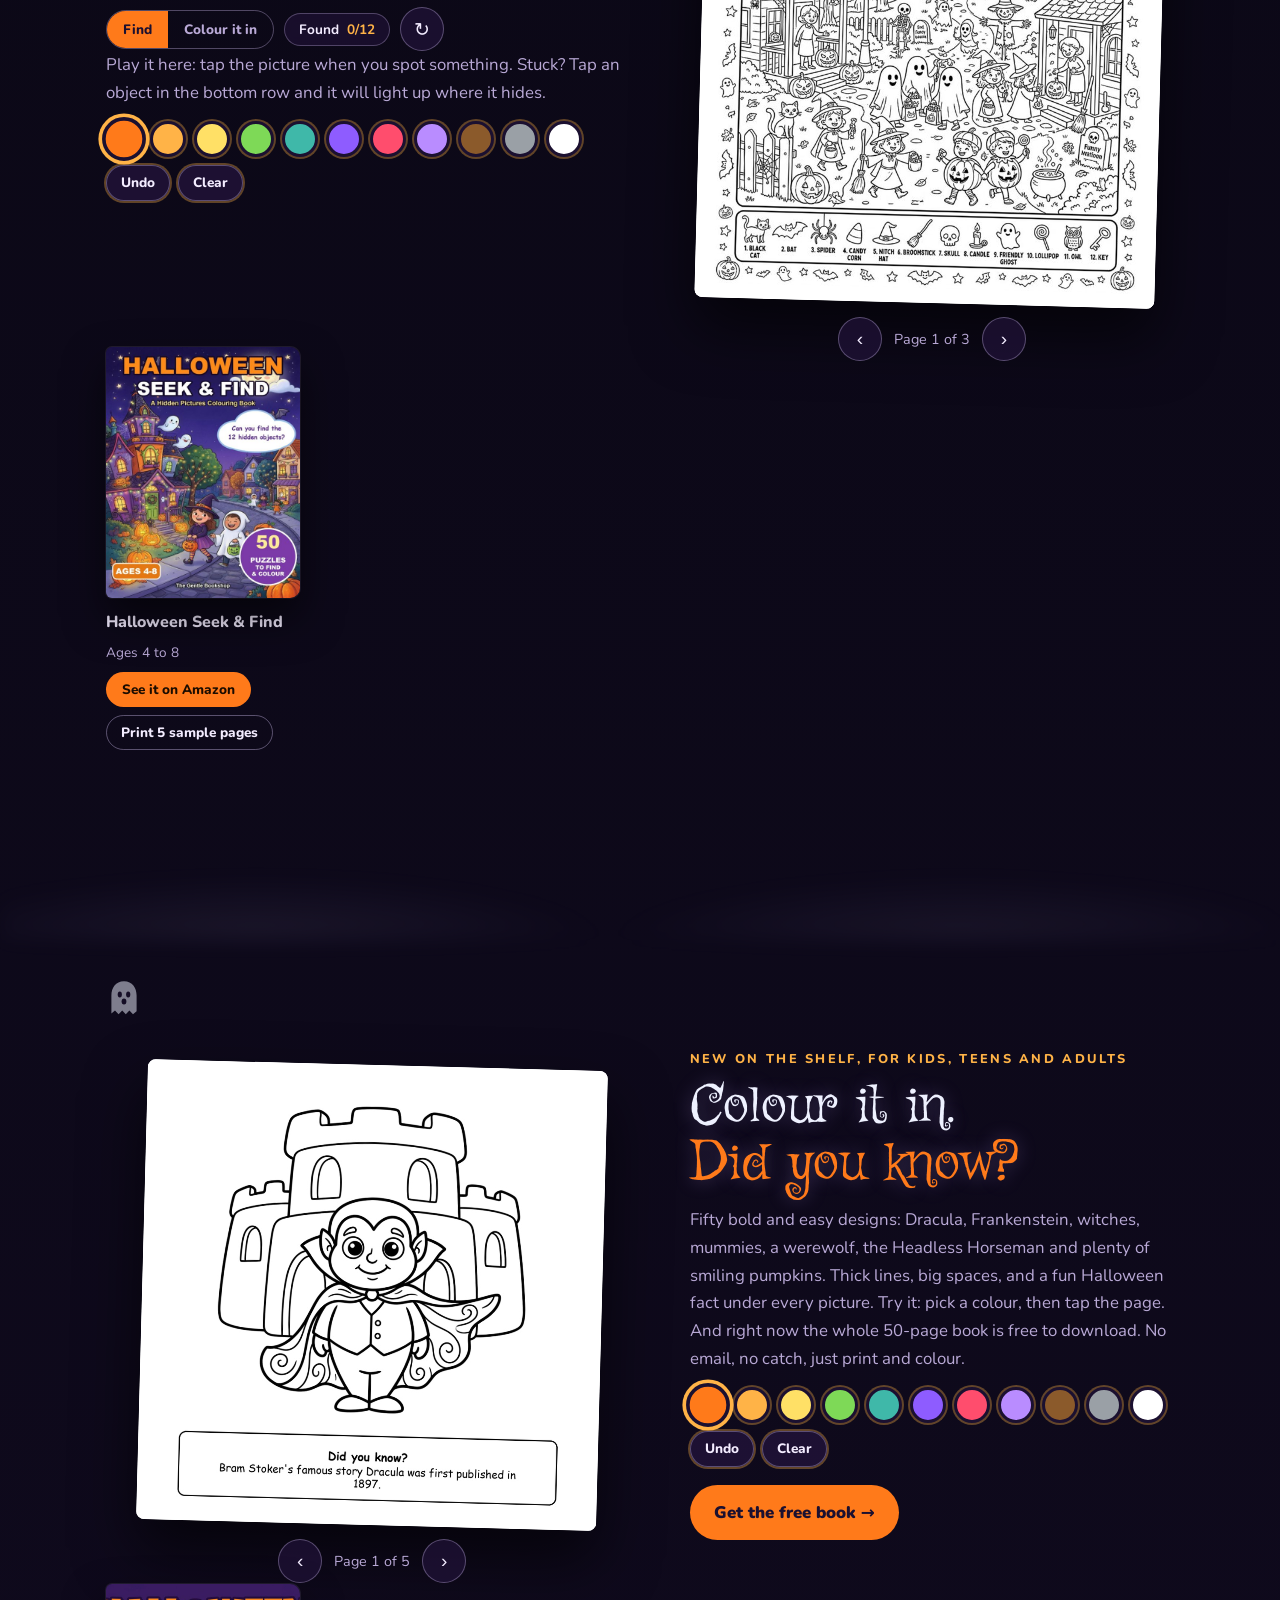
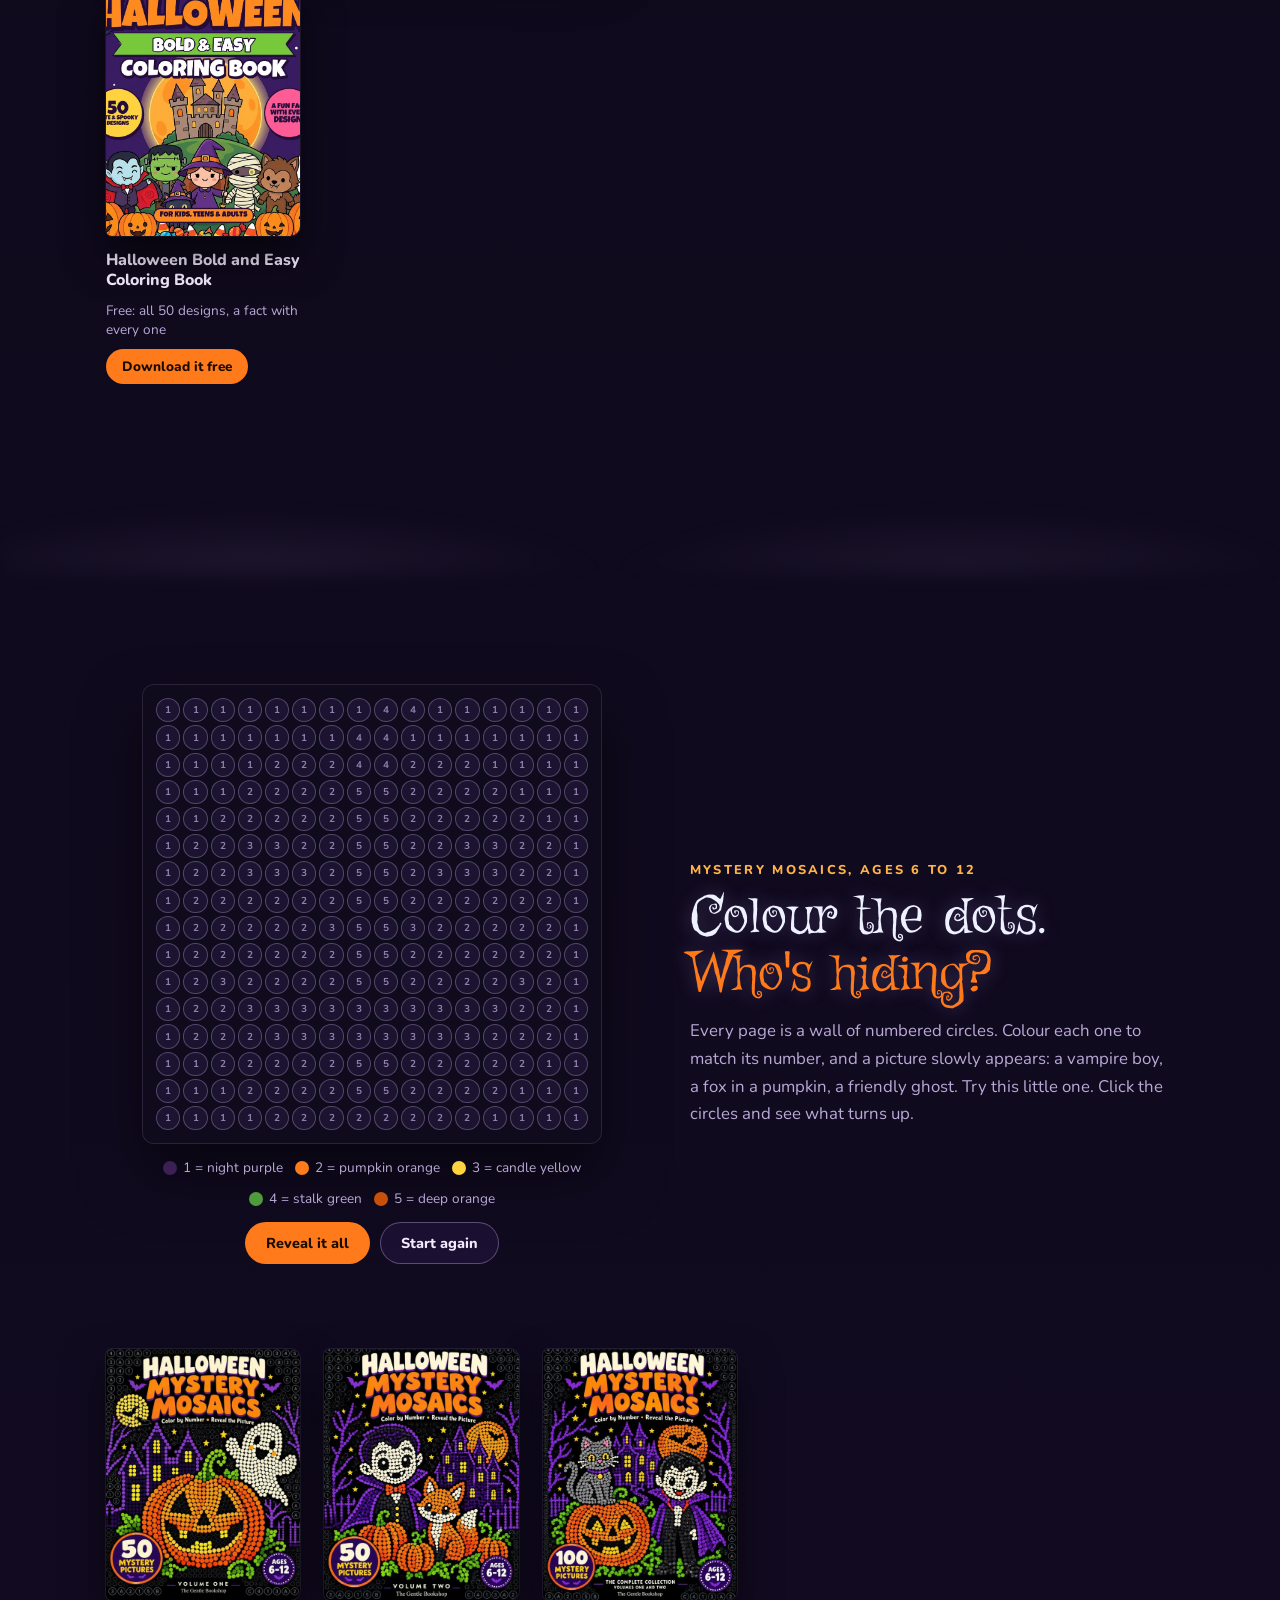
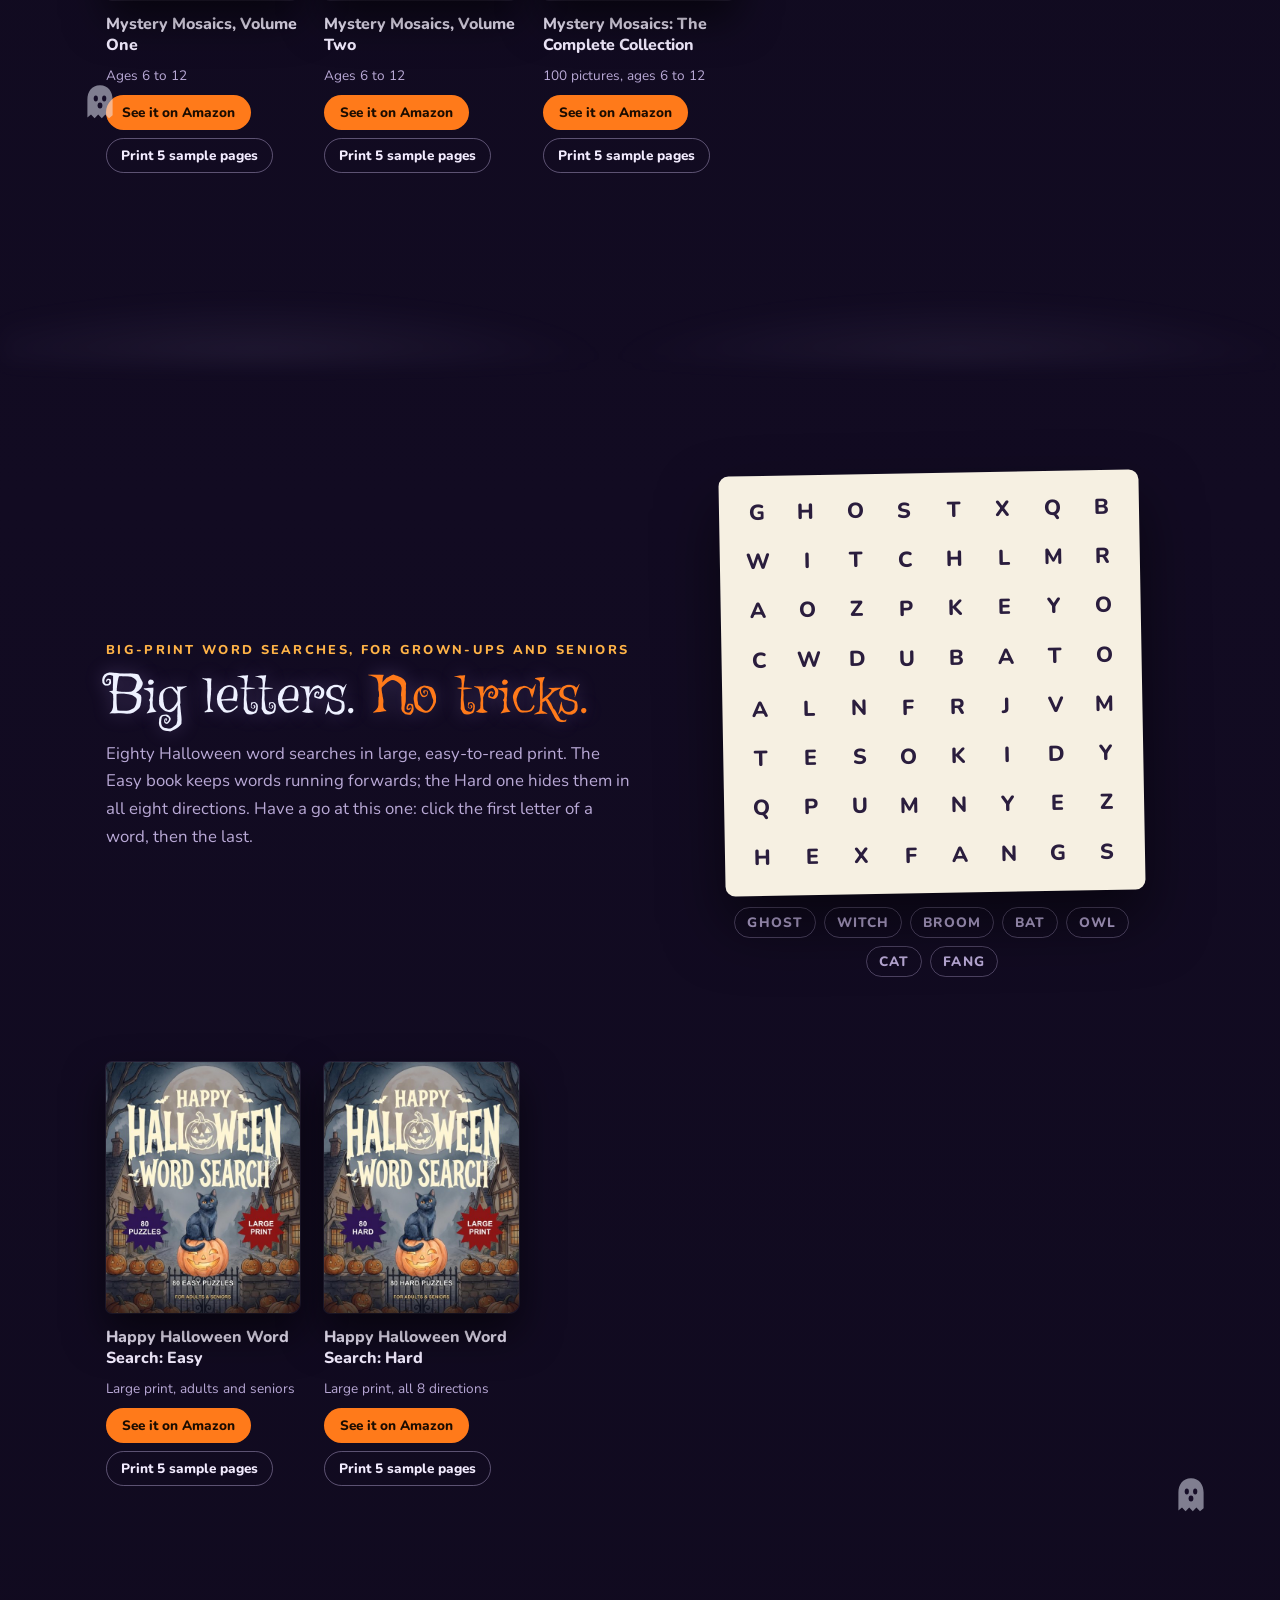
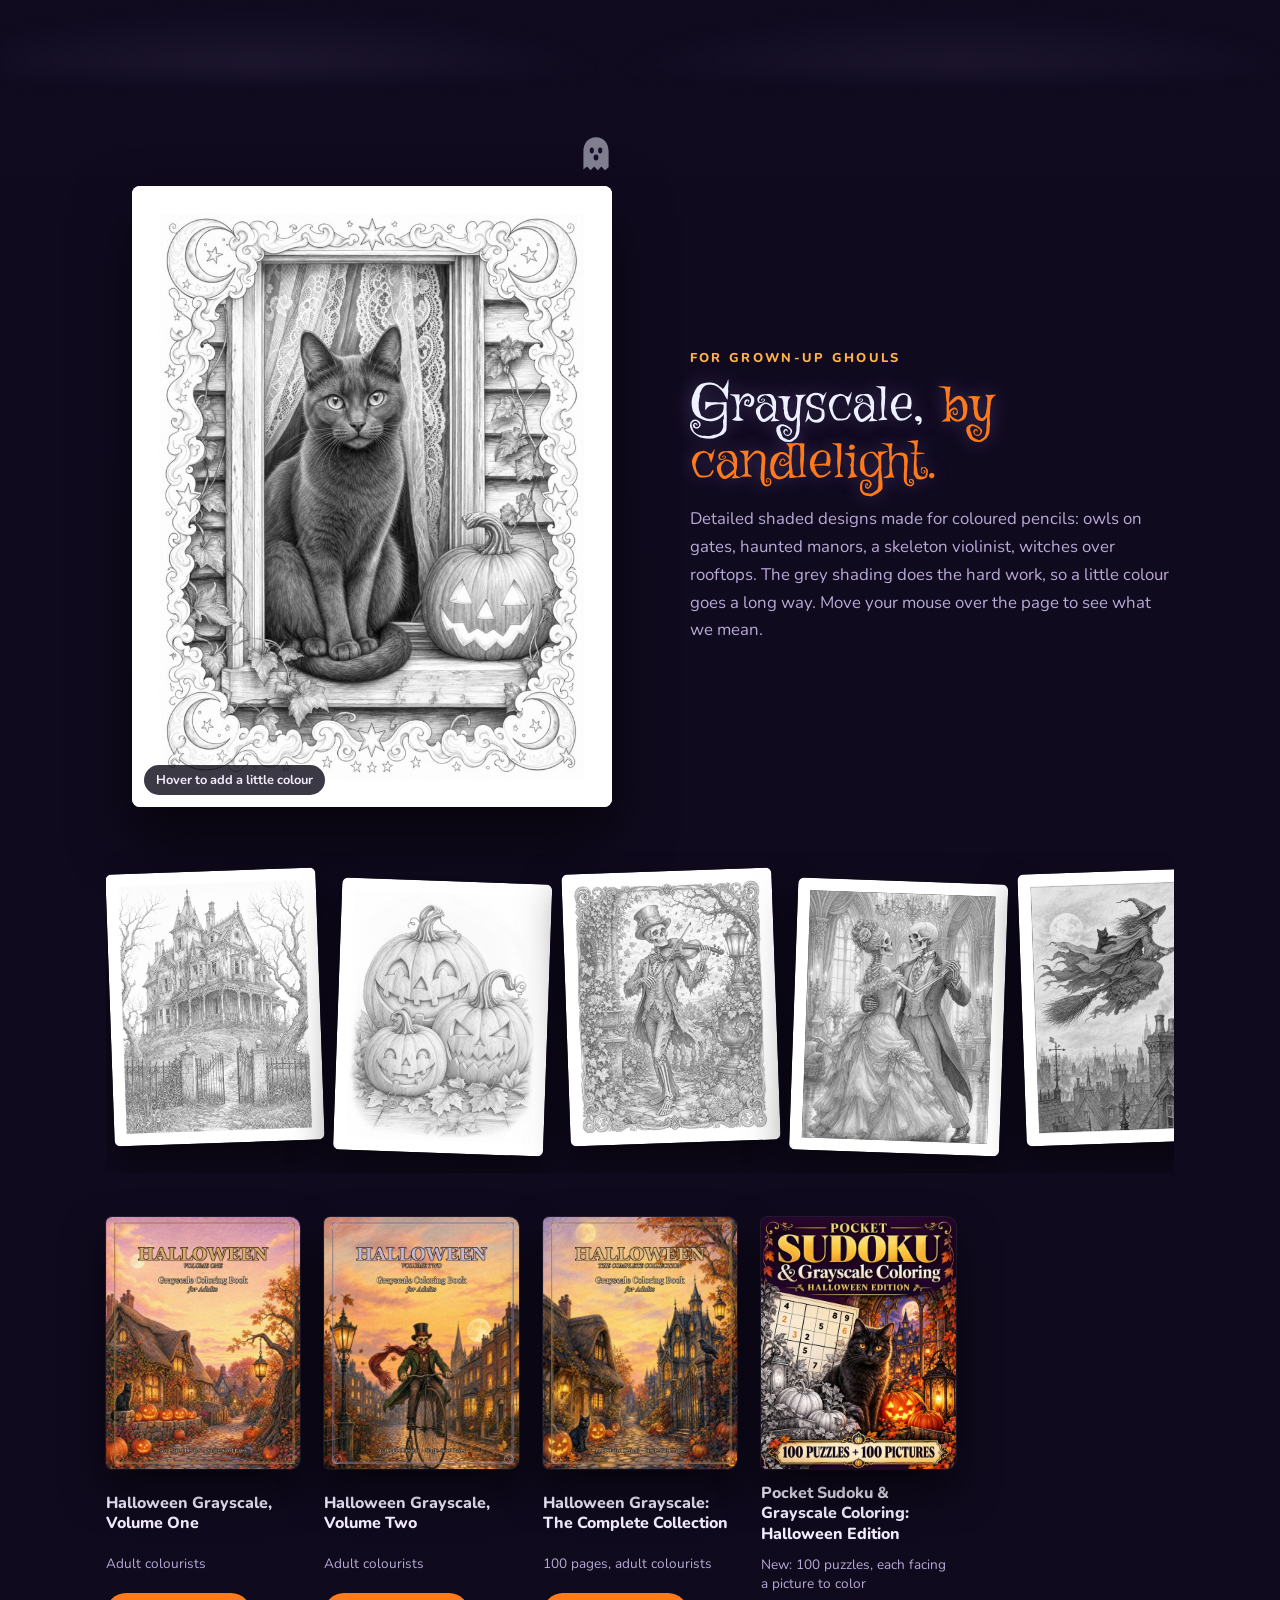
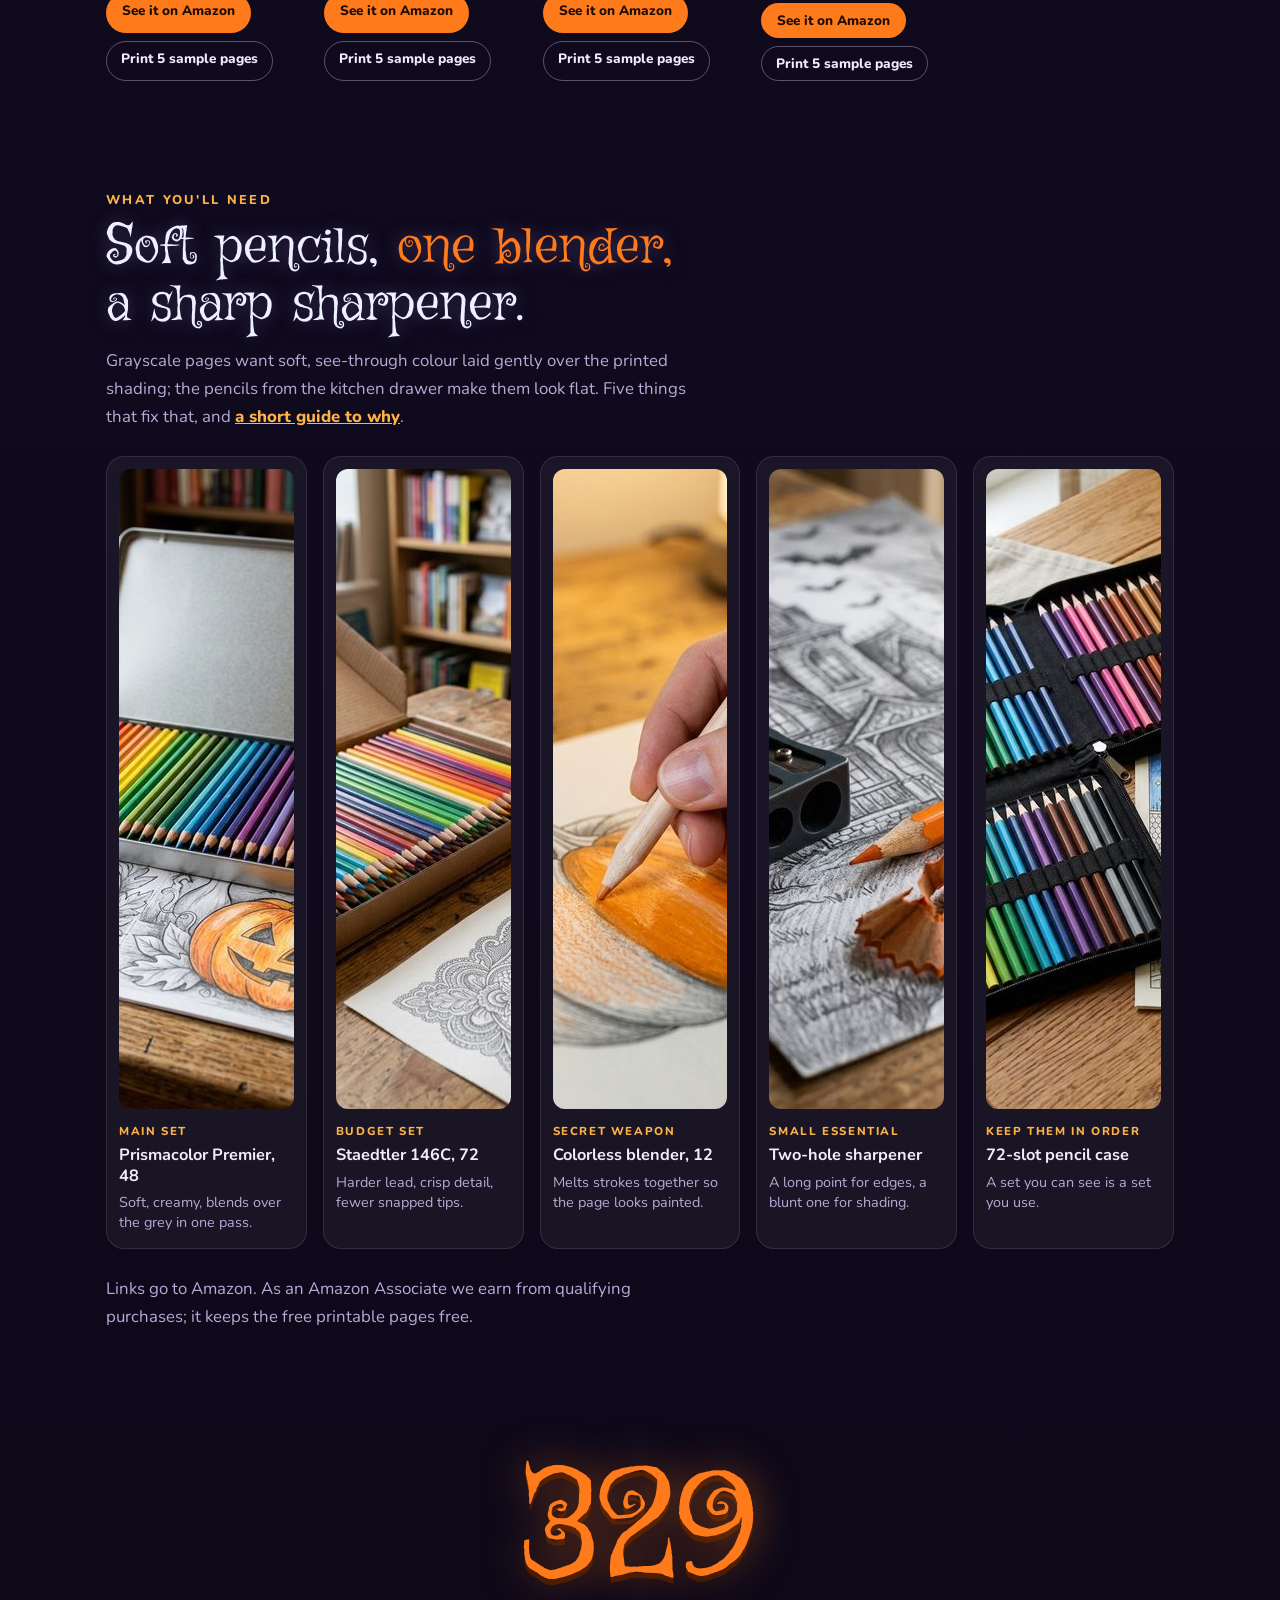
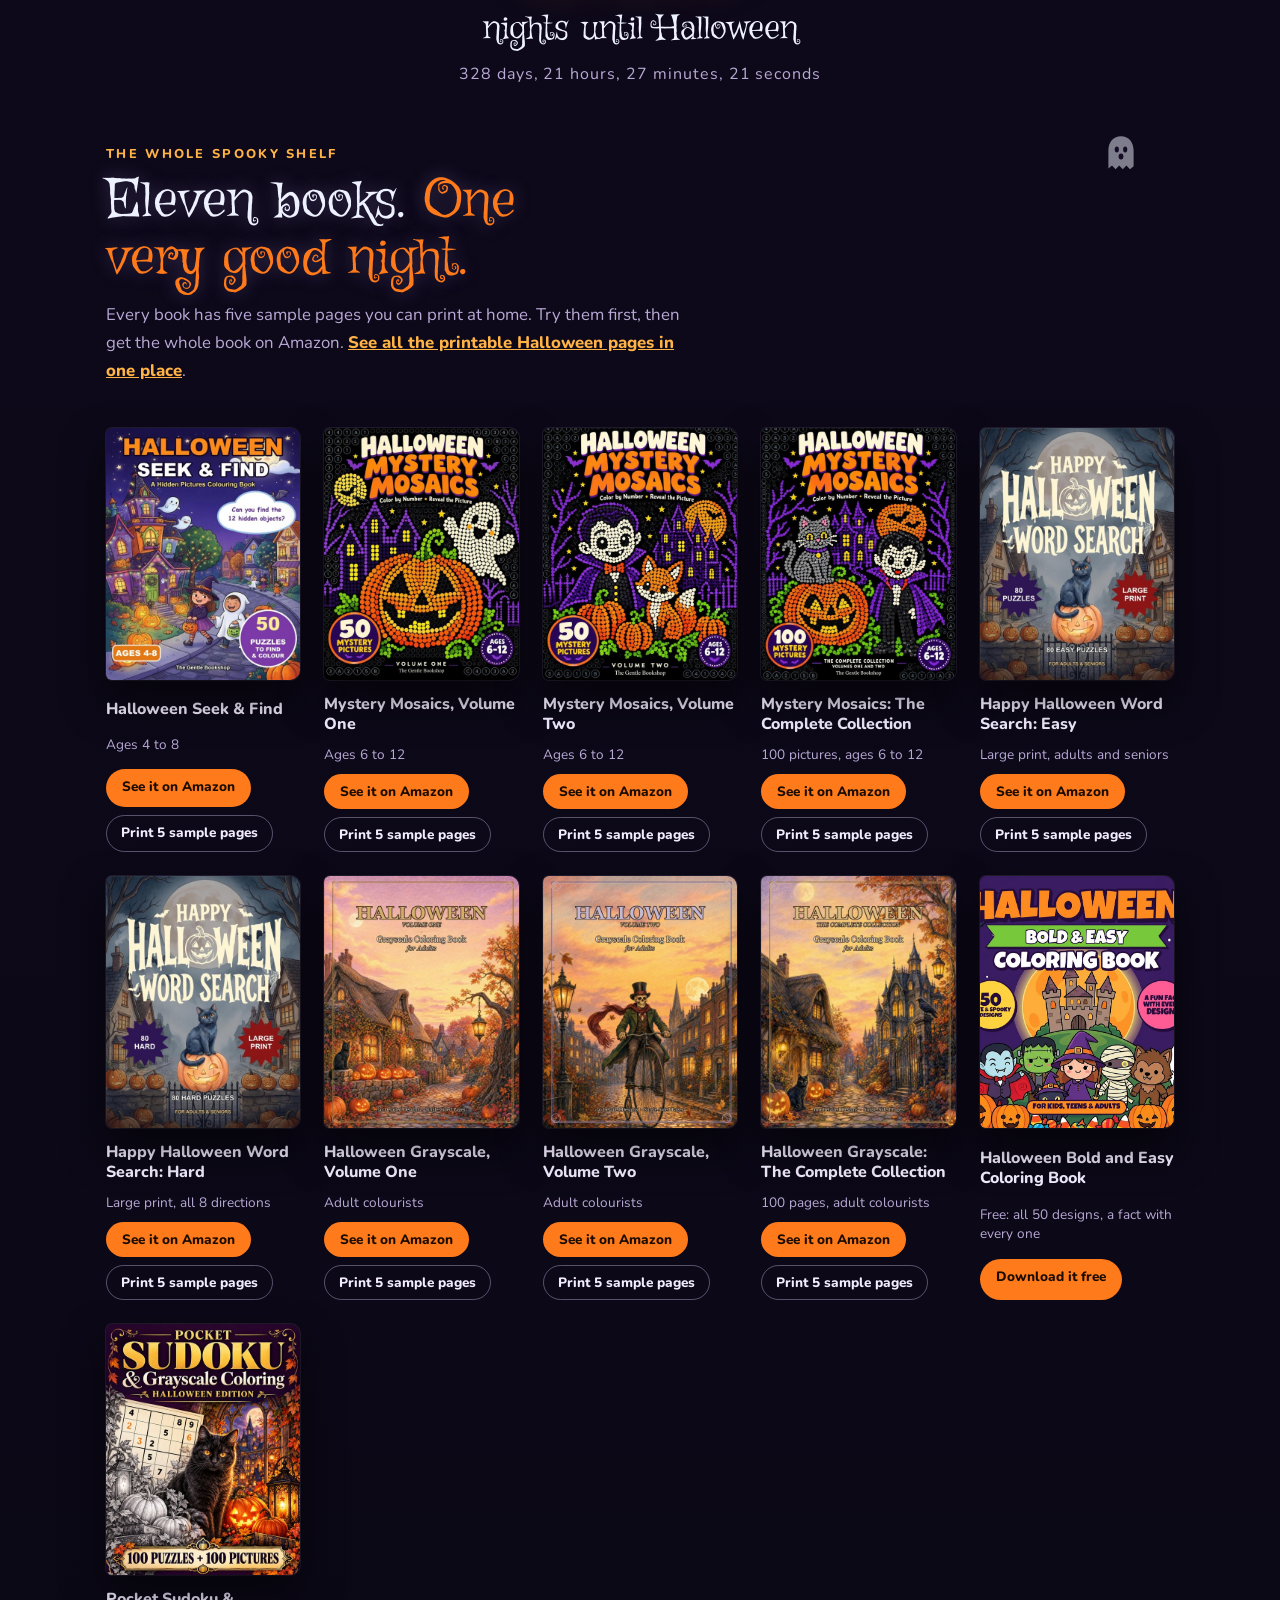
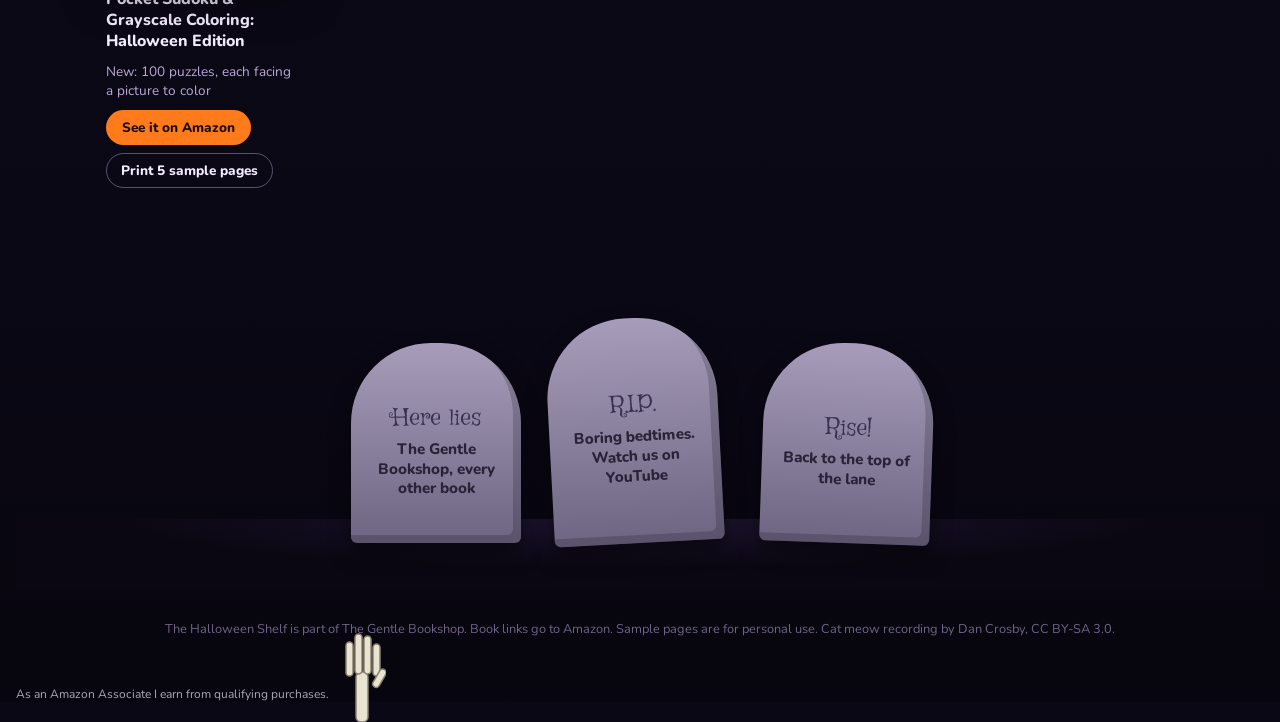
==== commit 2f02aa51: "Pencil kit: generated product photos replace icons (strip + guide) Co-Authored-By: Claude Fable 5.1 " ====
--- a/index.html
+++ b/index.html
@@ -200,9 +200,9 @@
 .kitband{padding-top:40px;padding-bottom:40px;gap:26px}
 .kitband .chapter-head a{color:var(--glow);font-weight:800}
 .kit{display:grid;grid-template-columns:repeat(auto-fit,minmax(170px,1fr));gap:16px}
-.kitem{display:flex;flex-direction:column;gap:6px;padding:18px 16px;border-radius:18px;background:rgba(255,255,255,.05);border:1px solid rgba(255,255,255,.1);color:var(--ink);text-decoration:none;transition:transform .2s,border-color .2s}
+.kitem{display:flex;flex-direction:column;gap:6px;padding:12px 12px 16px;border-radius:18px;background:rgba(255,255,255,.05);border:1px solid rgba(255,255,255,.1);color:var(--ink);text-decoration:none;transition:transform .2s,border-color .2s}
 .kitem:hover{transform:translateY(-3px);border-color:var(--glow)}
-.kitem svg{width:52px;height:52px;margin-bottom:6px}
+.kitem img{width:100%;aspect-ratio:1/1;object-fit:cover;border-radius:12px;margin-bottom:8px;display:block}
 .kitem .kpick{font-size:.72rem;font-weight:800;letter-spacing:.14em;text-transform:uppercase;color:var(--glow)}
 .kitem strong{font-size:1.02rem;line-height:1.25}
 .kitem small{color:var(--muted);font-size:.9rem;line-height:1.4}
@@ -695,11 +695,11 @@
       <p>Grayscale pages want soft, see-through colour laid gently over the printed shading; the pencils from the kitchen drawer make them look flat. Five things that fix that, and <a href="best-pencils-for-grayscale-coloring.html">a short guide to why</a>.</p>
     </div>
     <div class="kit">
-      <a class="kitem" href="https://www.amazon.com/dp/B00006IEEV?tag=gentlebooksho-20" target="_blank" rel="noopener sponsored"><svg viewBox="0 0 64 64" aria-hidden="true"><path d="M14 50 L40 14 l10 10 L24 60 L12 62z" fill="#ff7a1a"/><path d="M12 62 l3-9 6 6z" fill="#f6ecc9"/><path d="M44 10 l6-6 10 10-6 6z" fill="#f6ecc9"/></svg><span class="kpick">Main set</span><strong>Prismacolor Premier, 48</strong><small>Soft, creamy, blends over the grey in one pass.</small></a>
-      <a class="kitem" href="https://www.amazon.com/dp/B07Q47C1WD?tag=gentlebooksho-20" target="_blank" rel="noopener sponsored"><svg viewBox="0 0 64 64" aria-hidden="true"><rect x="10" y="30" width="6" height="30" rx="2" fill="#6ec1e4"/><rect x="19" y="24" width="6" height="36" rx="2" fill="#ffb347"/><rect x="28" y="20" width="6" height="40" rx="2" fill="#ff7a1a"/><rect x="37" y="24" width="6" height="36" rx="2" fill="#c084fc"/><rect x="46" y="30" width="6" height="30" rx="2" fill="#86efac"/><path d="M10 30l3-6 3 6M19 24l3-6 3 6M28 20l3-6 3 6M37 24l3-6 3 6M46 30l3-6 3 6" fill="#1b1030"/></svg><span class="kpick">Budget set</span><strong>Staedtler 146C, 72</strong><small>Harder lead, crisp detail, fewer snapped tips.</small></a>
-      <a class="kitem" href="https://www.amazon.com/dp/B00006RVSF?tag=gentlebooksho-20" target="_blank" rel="noopener sponsored"><svg viewBox="0 0 64 64" aria-hidden="true"><path d="M12 52 L44 20 l8 8 L20 60z" fill="#f6ecc9" stroke="#b9a9d6" stroke-width="2"/><path d="M12 52 l8 8 -12 4z" fill="#fff"/><circle cx="50" cy="14" r="6" fill="none" stroke="#ffb347" stroke-width="2" stroke-dasharray="3 3"/></svg><span class="kpick">Secret weapon</span><strong>Colorless blender, 12</strong><small>Melts strokes together so the page looks painted.</small></a>
-      <a class="kitem" href="https://www.amazon.com/dp/B004ZDL0K2?tag=gentlebooksho-20" target="_blank" rel="noopener sponsored"><svg viewBox="0 0 64 64" aria-hidden="true"><rect x="10" y="18" width="44" height="30" rx="8" fill="#3b1f55" stroke="#b9a9d6" stroke-width="2"/><circle cx="24" cy="33" r="5" fill="#0b0816" stroke="#ffb347" stroke-width="2"/><circle cx="42" cy="33" r="7" fill="#0b0816" stroke="#ffb347" stroke-width="2"/></svg><span class="kpick">Small essential</span><strong>Two-hole sharpener</strong><small>A long point for edges, a blunt one for shading.</small></a>
-      <a class="kitem" href="https://www.amazon.com/dp/B01HCWOZTA?tag=gentlebooksho-20" target="_blank" rel="noopener sponsored"><svg viewBox="0 0 64 64" aria-hidden="true"><rect x="8" y="14" width="48" height="36" rx="6" fill="#22133a" stroke="#b9a9d6" stroke-width="2"/><path d="M8 24h48" stroke="#b9a9d6" stroke-width="2"/><rect x="14" y="30" width="4" height="14" fill="#ff7a1a"/><rect x="21" y="30" width="4" height="14" fill="#ffb347"/><rect x="28" y="30" width="4" height="14" fill="#86efac"/><rect x="35" y="30" width="4" height="14" fill="#6ec1e4"/><rect x="42" y="30" width="4" height="14" fill="#c084fc"/><rect x="26" y="8" width="12" height="6" rx="3" fill="#b9a9d6"/></svg><span class="kpick">Keep them in order</span><strong>72-slot pencil case</strong><small>A set you can see is a set you use.</small></a>
+      <a class="kitem" href="https://www.amazon.com/dp/B00006IEEV?tag=gentlebooksho-20" target="_blank" rel="noopener sponsored"><img src="kit/kit-pencils-48.jpg" alt="Open tin of soft coloured pencils on a grayscale pumpkin page" loading="lazy" width="640" height="640"><span class="kpick">Main set</span><strong>Prismacolor Premier, 48</strong><small>Soft, creamy, blends over the grey in one pass.</small></a>
+      <a class="kitem" href="https://www.amazon.com/dp/B07Q47C1WD?tag=gentlebooksho-20" target="_blank" rel="noopener sponsored"><img src="kit/kit-pencils-72.jpg" alt="Box of 72 coloured pencils, one drawing a fine line on a lace page" loading="lazy" width="640" height="640"><span class="kpick">Budget set</span><strong>Staedtler 146C, 72</strong><small>Harder lead, crisp detail, fewer snapped tips.</small></a>
+      <a class="kitem" href="https://www.amazon.com/dp/B00006RVSF?tag=gentlebooksho-20" target="_blank" rel="noopener sponsored"><img src="kit/kit-blender.jpg" alt="Colourless blender pencil smoothing orange shading on a pumpkin" loading="lazy" width="640" height="640"><span class="kpick">Secret weapon</span><strong>Colorless blender, 12</strong><small>Melts strokes together so the page looks painted.</small></a>
+      <a class="kitem" href="https://www.amazon.com/dp/B004ZDL0K2?tag=gentlebooksho-20" target="_blank" rel="noopener sponsored"><img src="kit/kit-sharpener.jpg" alt="Two-hole sharpener, sharpened pencil and shavings on a haunted house page" loading="lazy" width="640" height="640"><span class="kpick">Small essential</span><strong>Two-hole sharpener</strong><small>A long point for edges, a blunt one for shading.</small></a>
+      <a class="kitem" href="https://www.amazon.com/dp/B01HCWOZTA?tag=gentlebooksho-20" target="_blank" rel="noopener sponsored"><img src="kit/kit-case.jpg" alt="Open 72-slot pencil case beside a witch colouring page" loading="lazy" width="640" height="640"><span class="kpick">Keep them in order</span><strong>72-slot pencil case</strong><small>A set you can see is a set you use.</small></a>
     </div>
     <p class="kitnote">Links go to Amazon. As an Amazon Associate we earn from qualifying purchases; it keeps the free printable pages free.</p>
   </section>
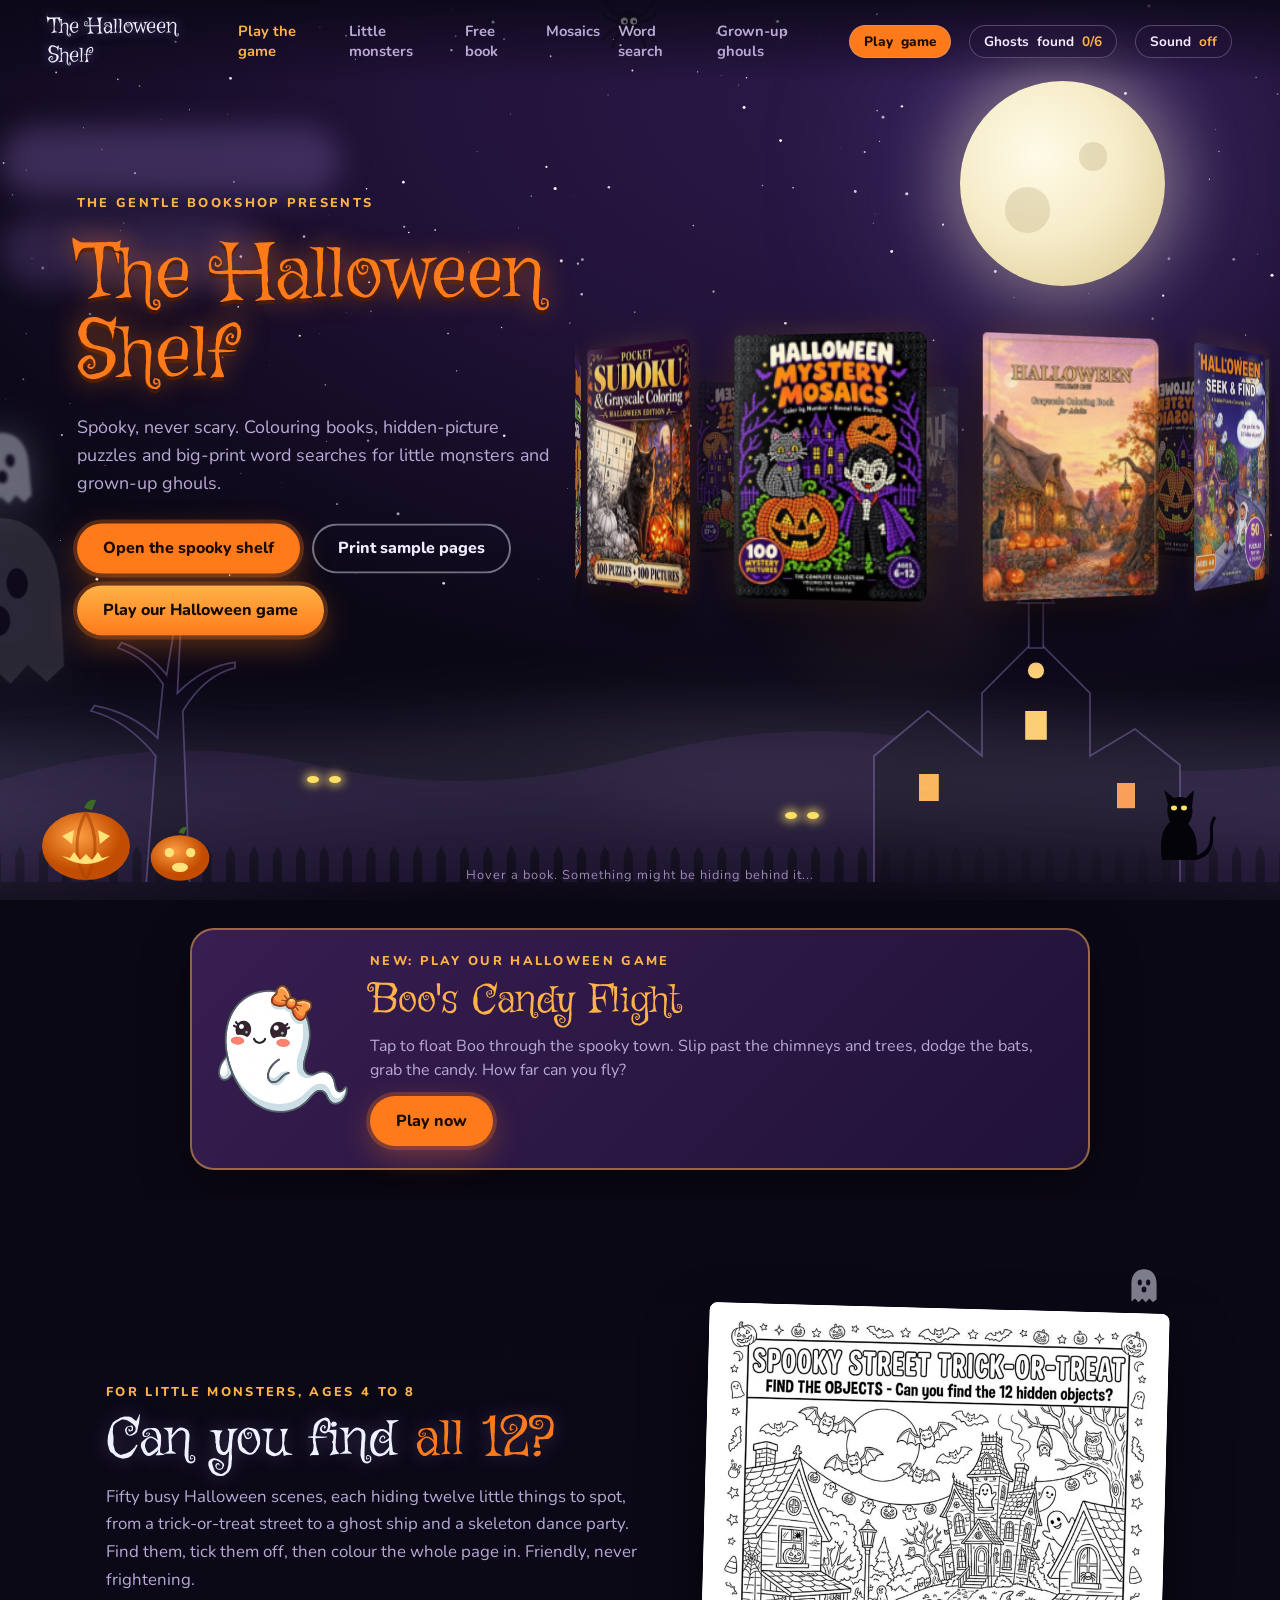
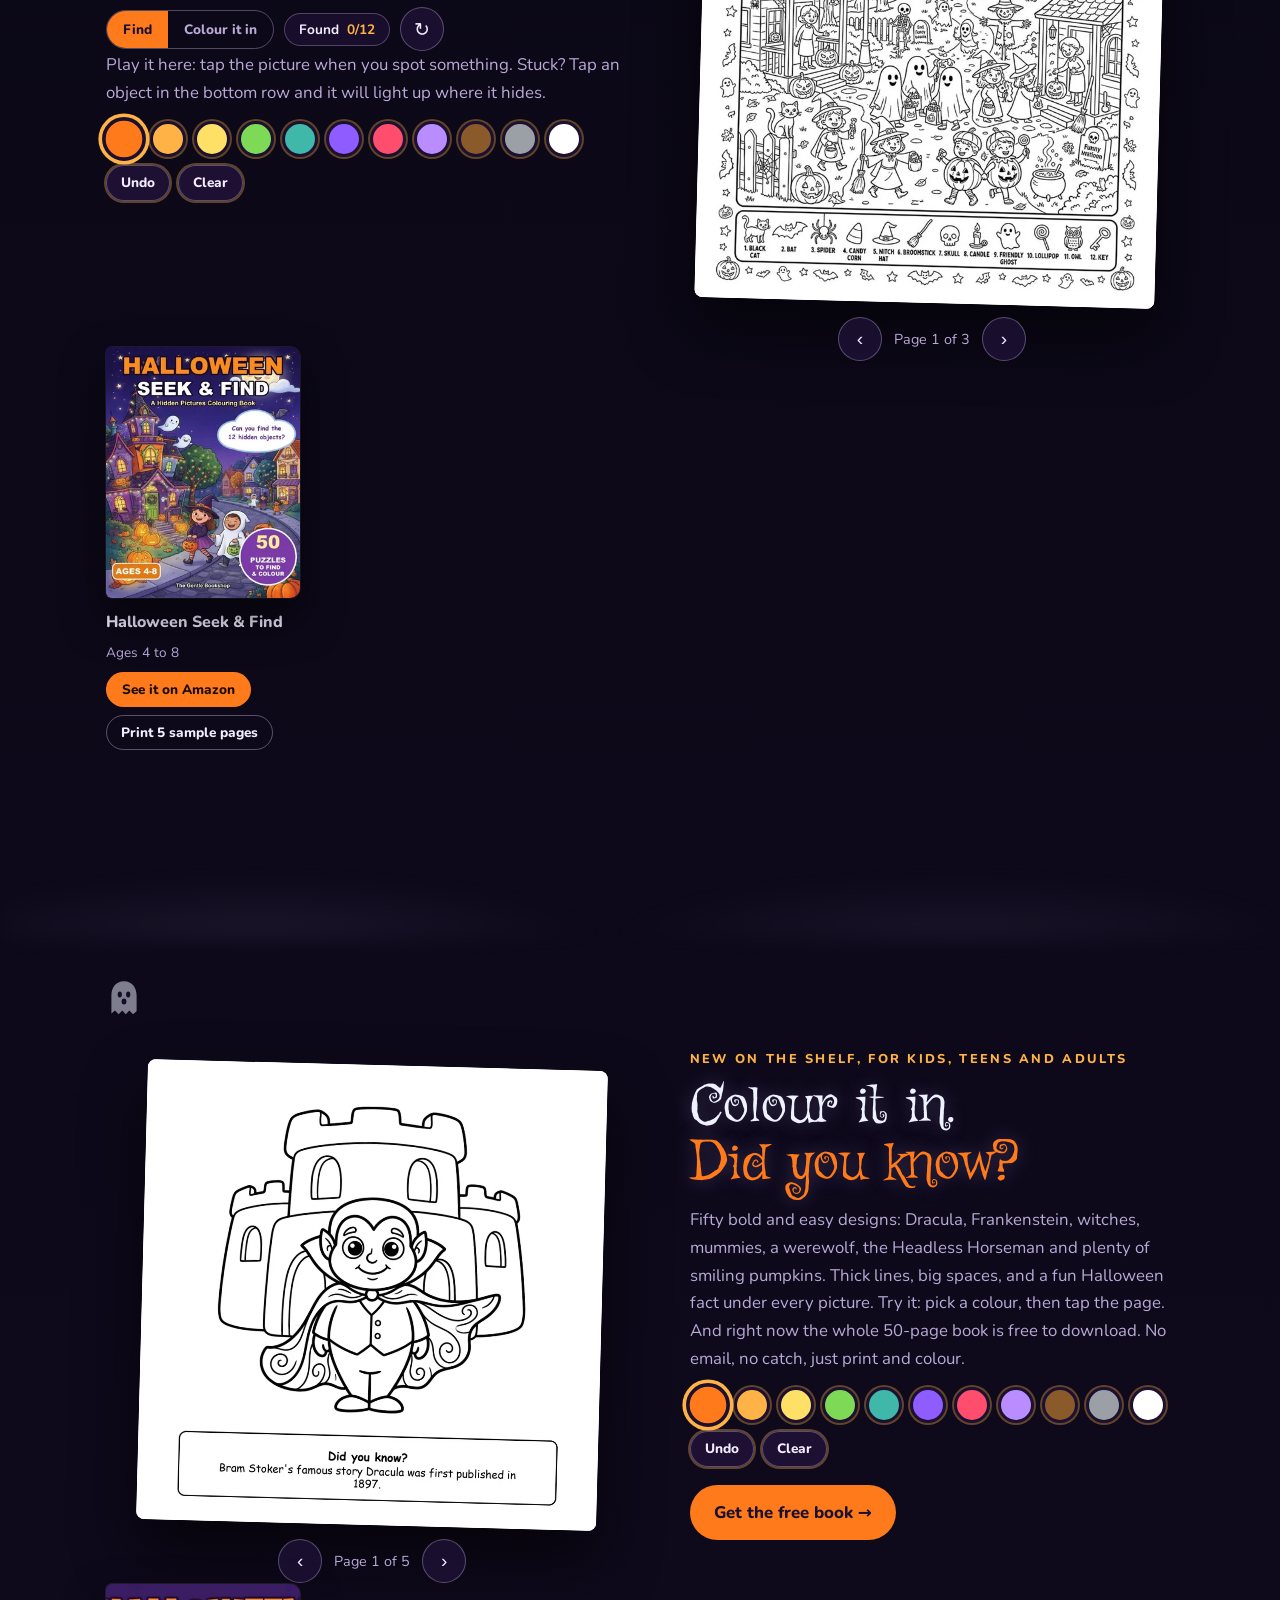
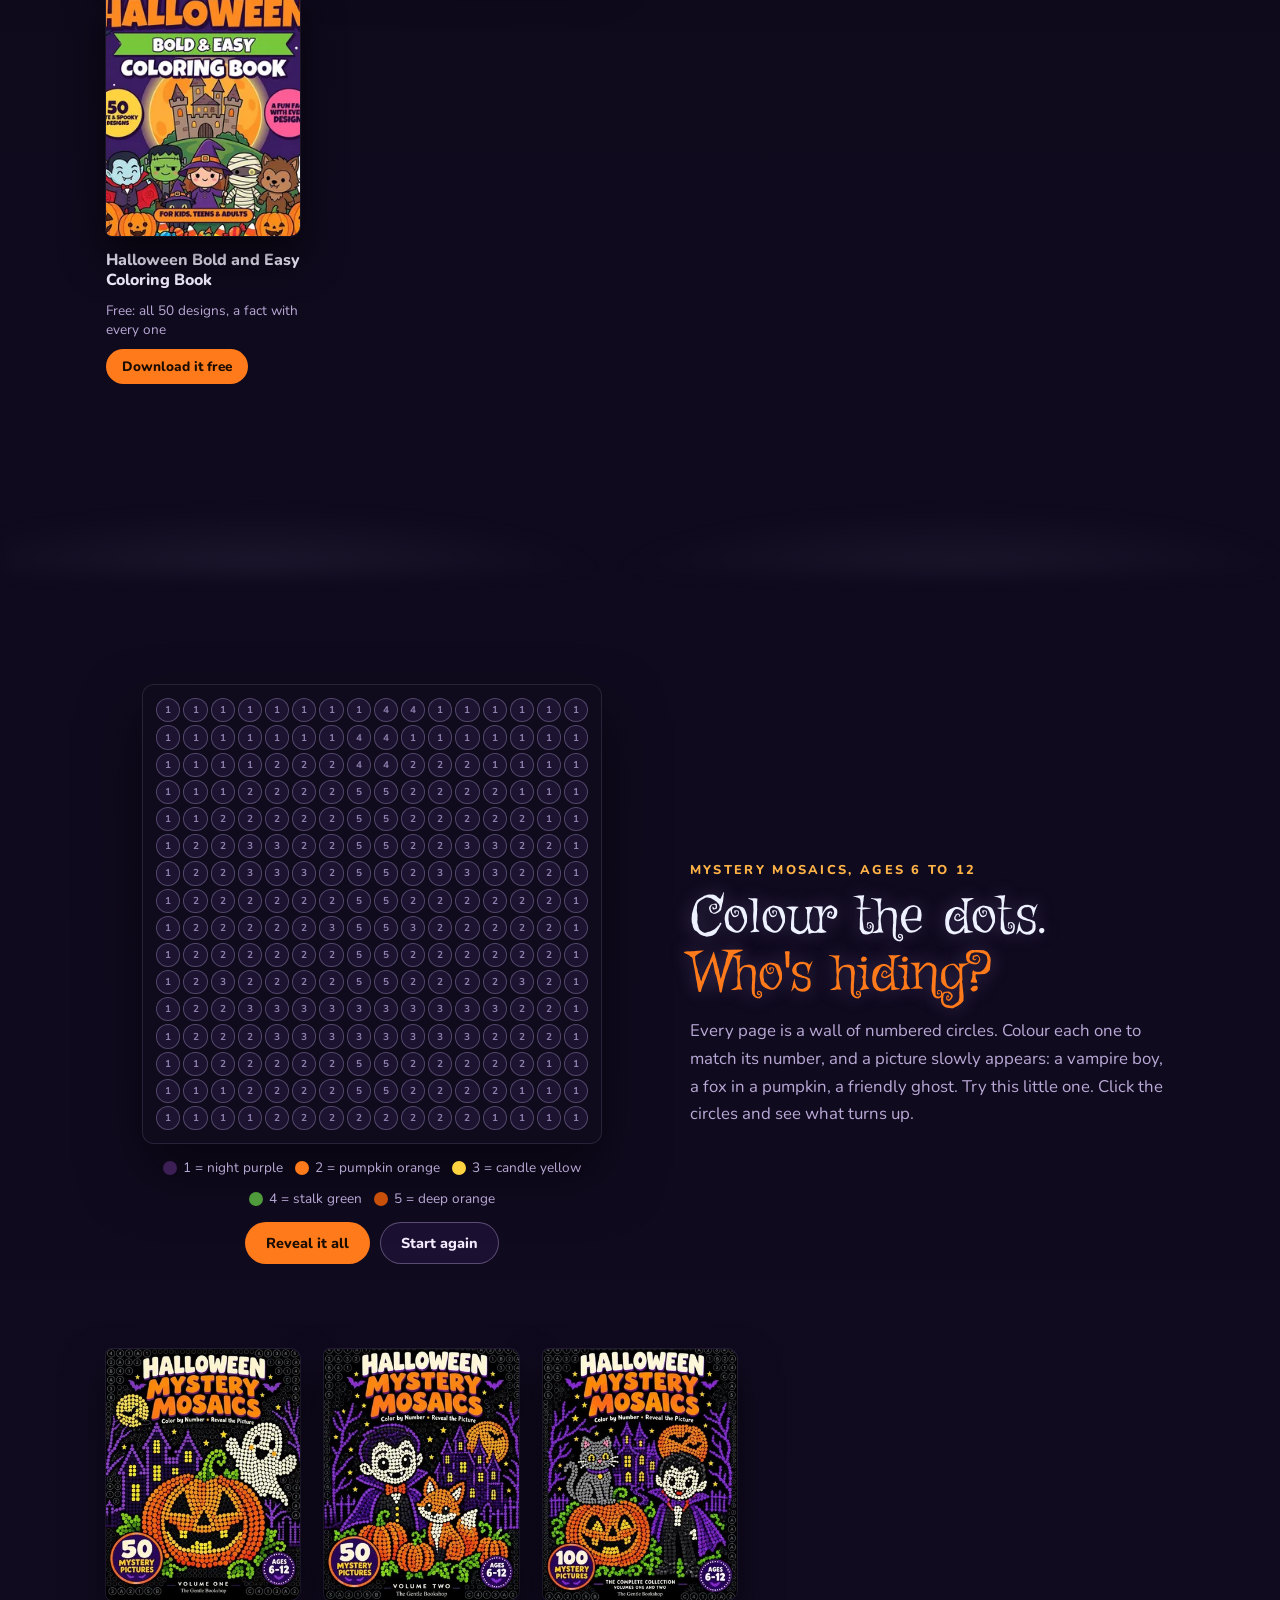
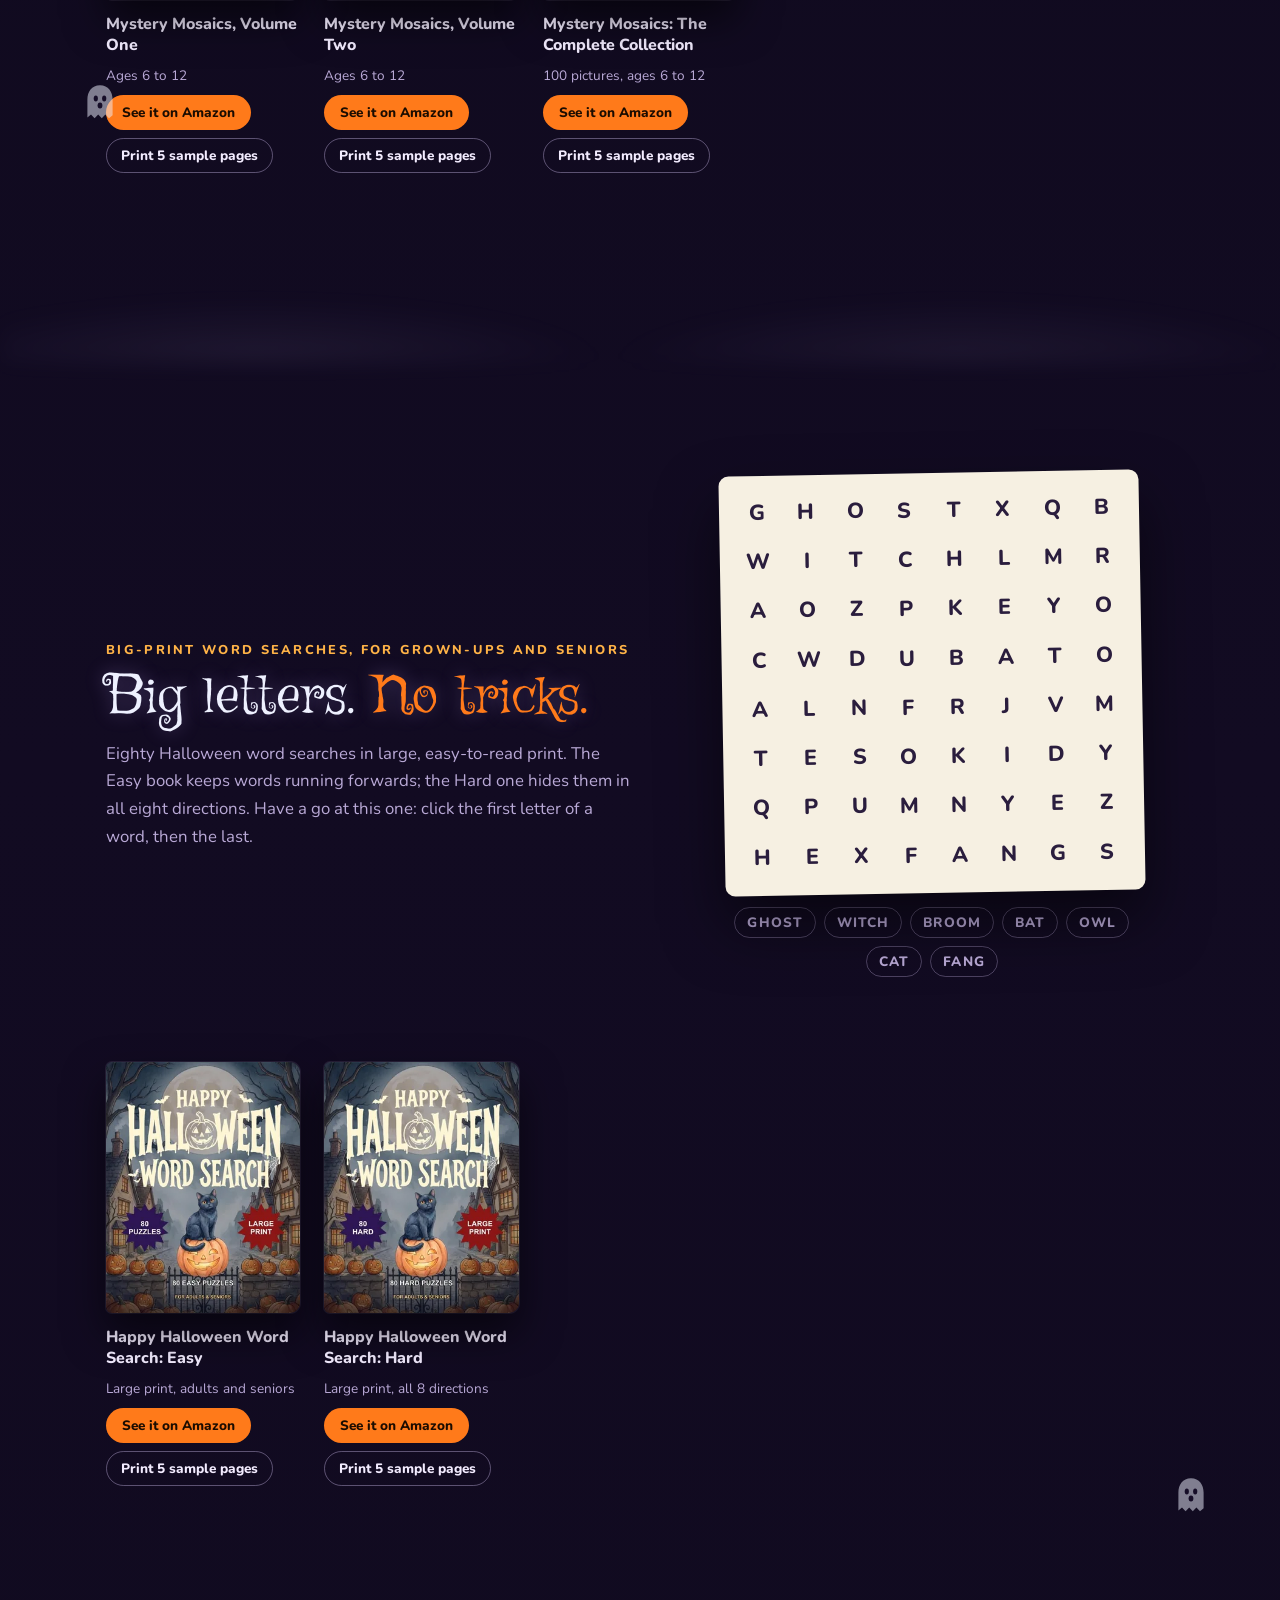
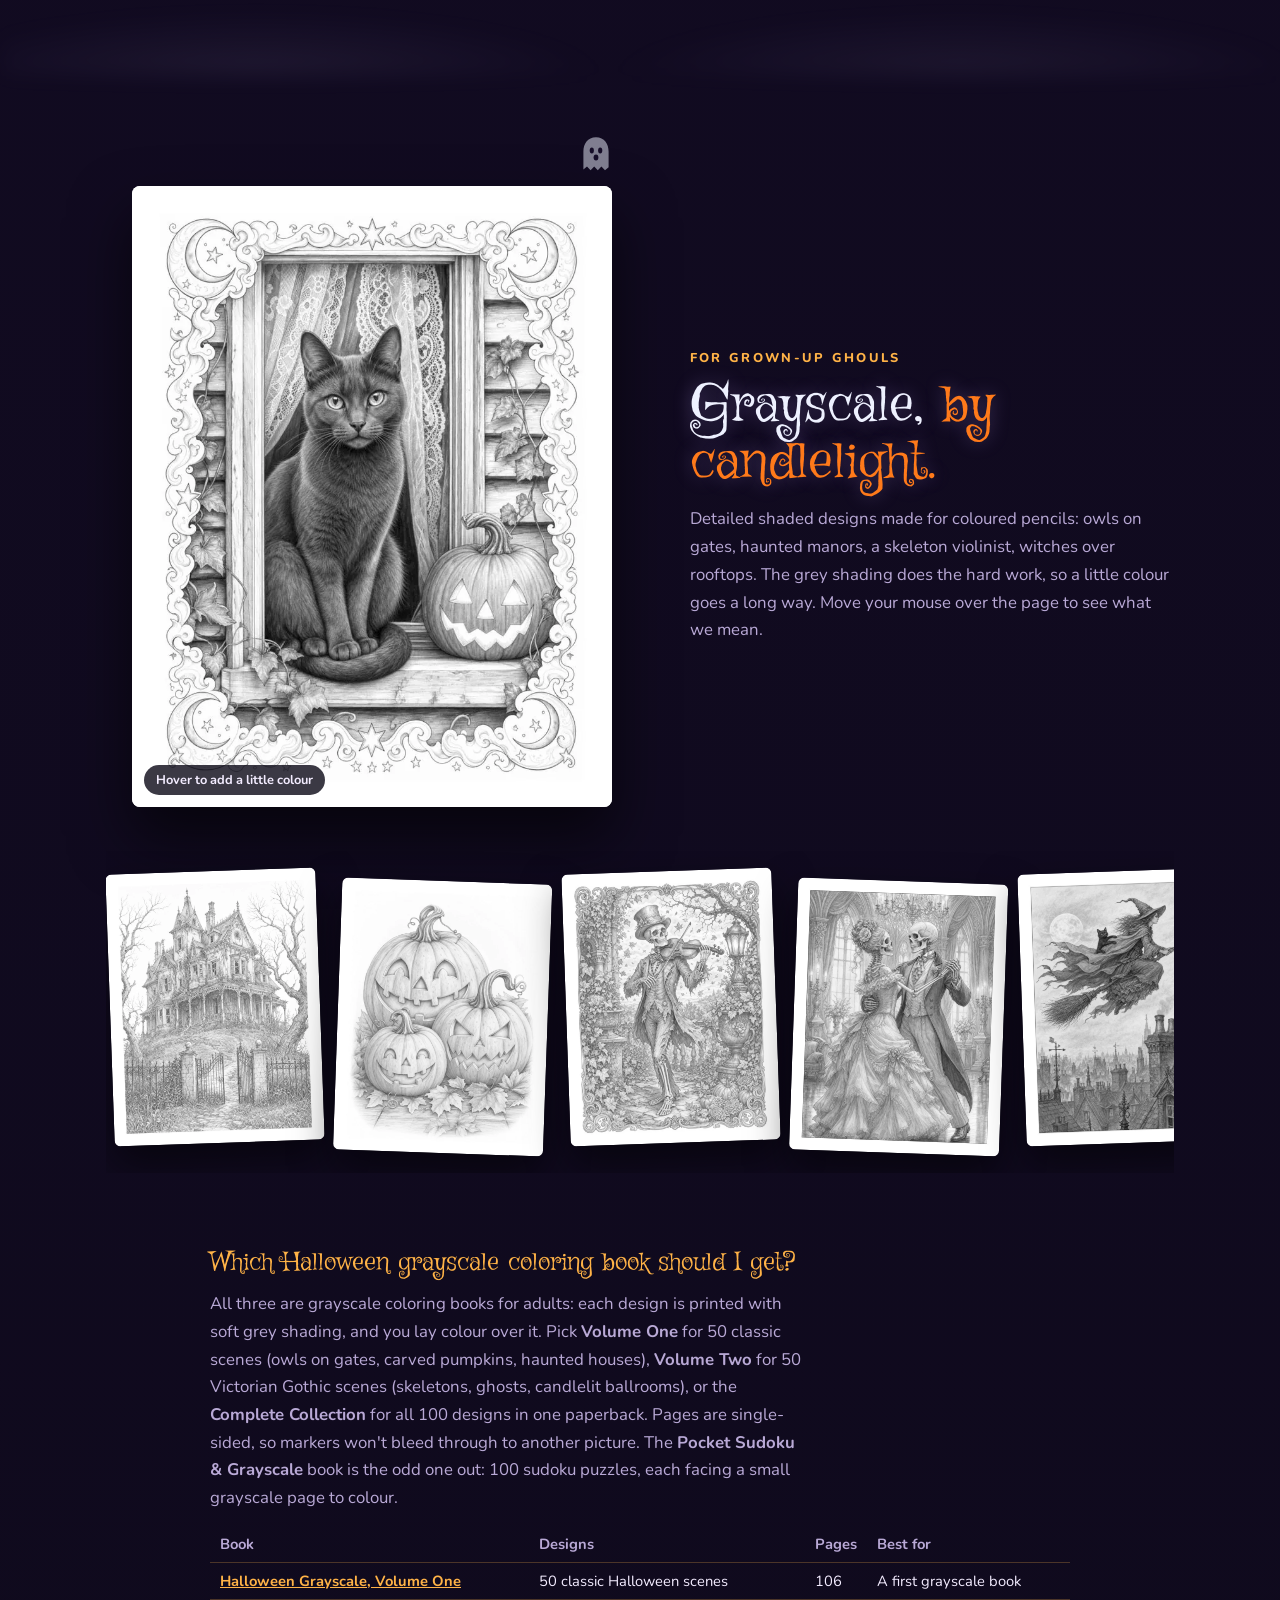
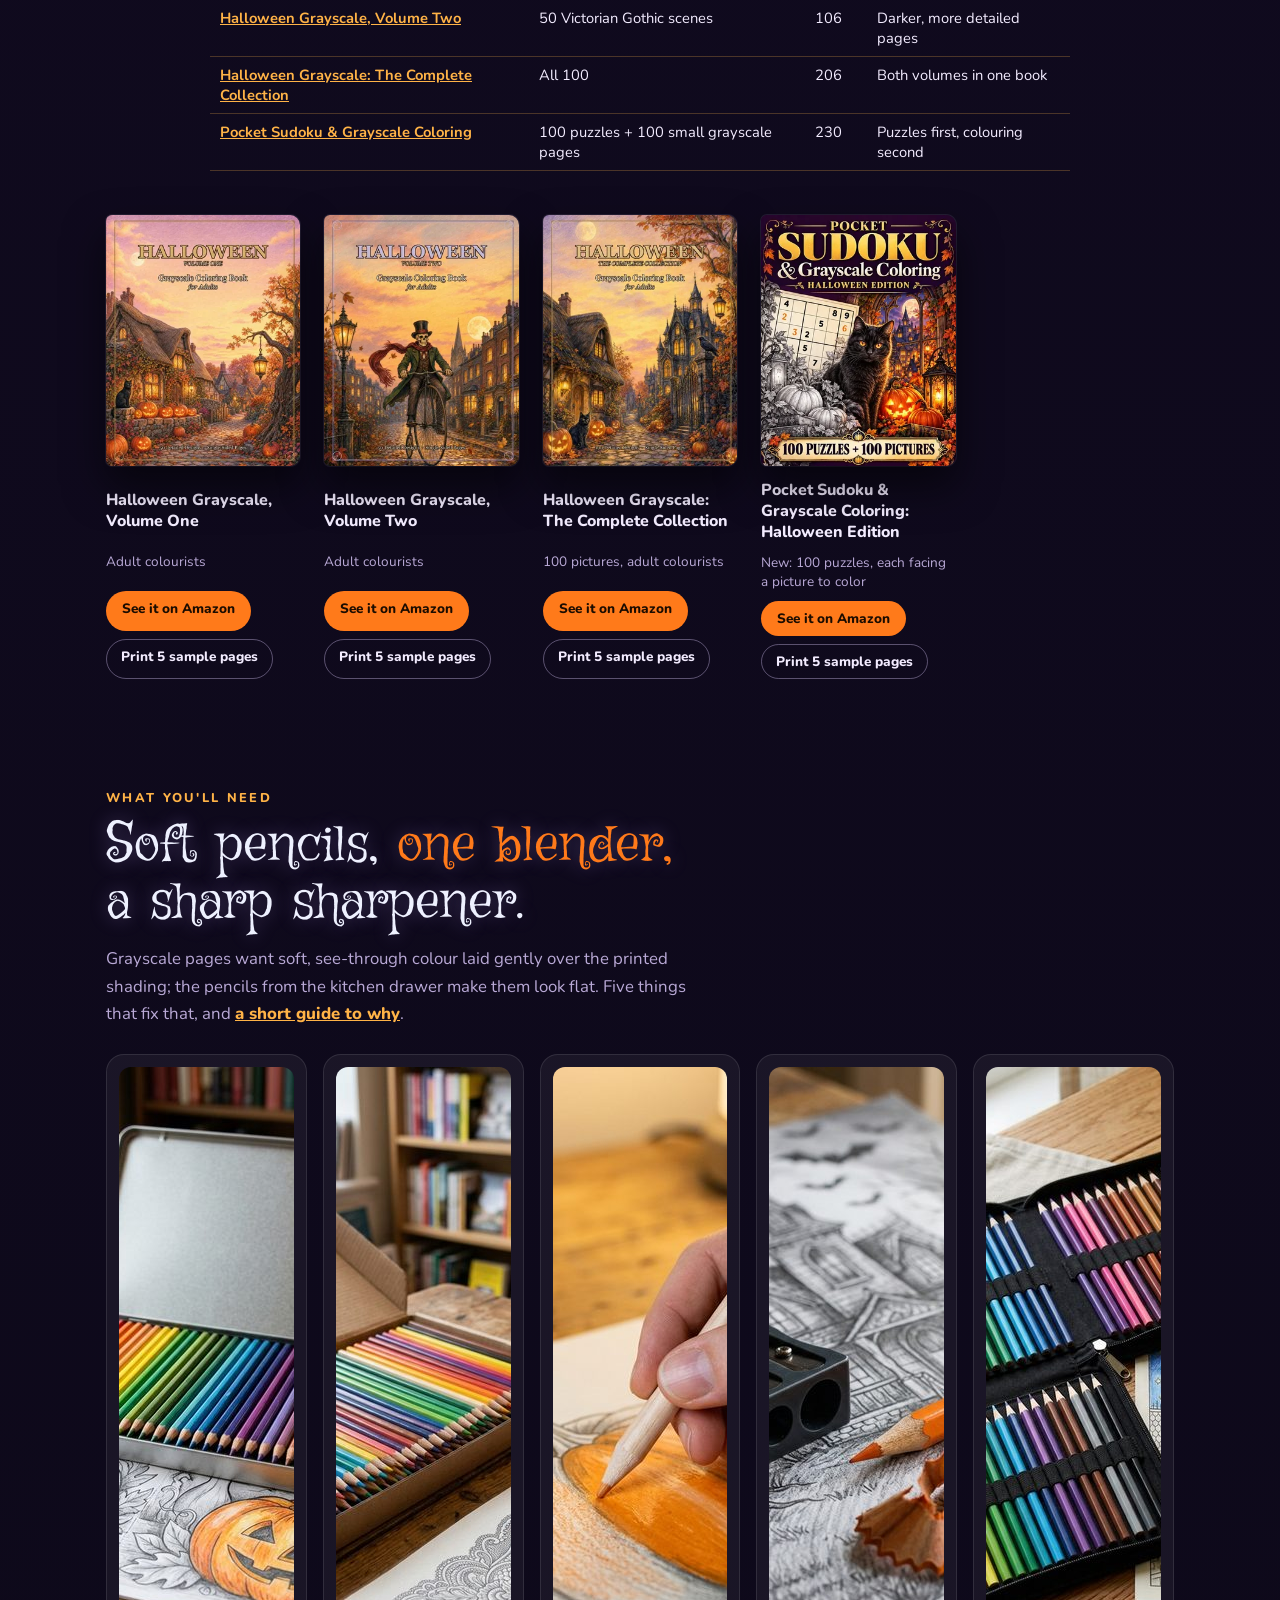
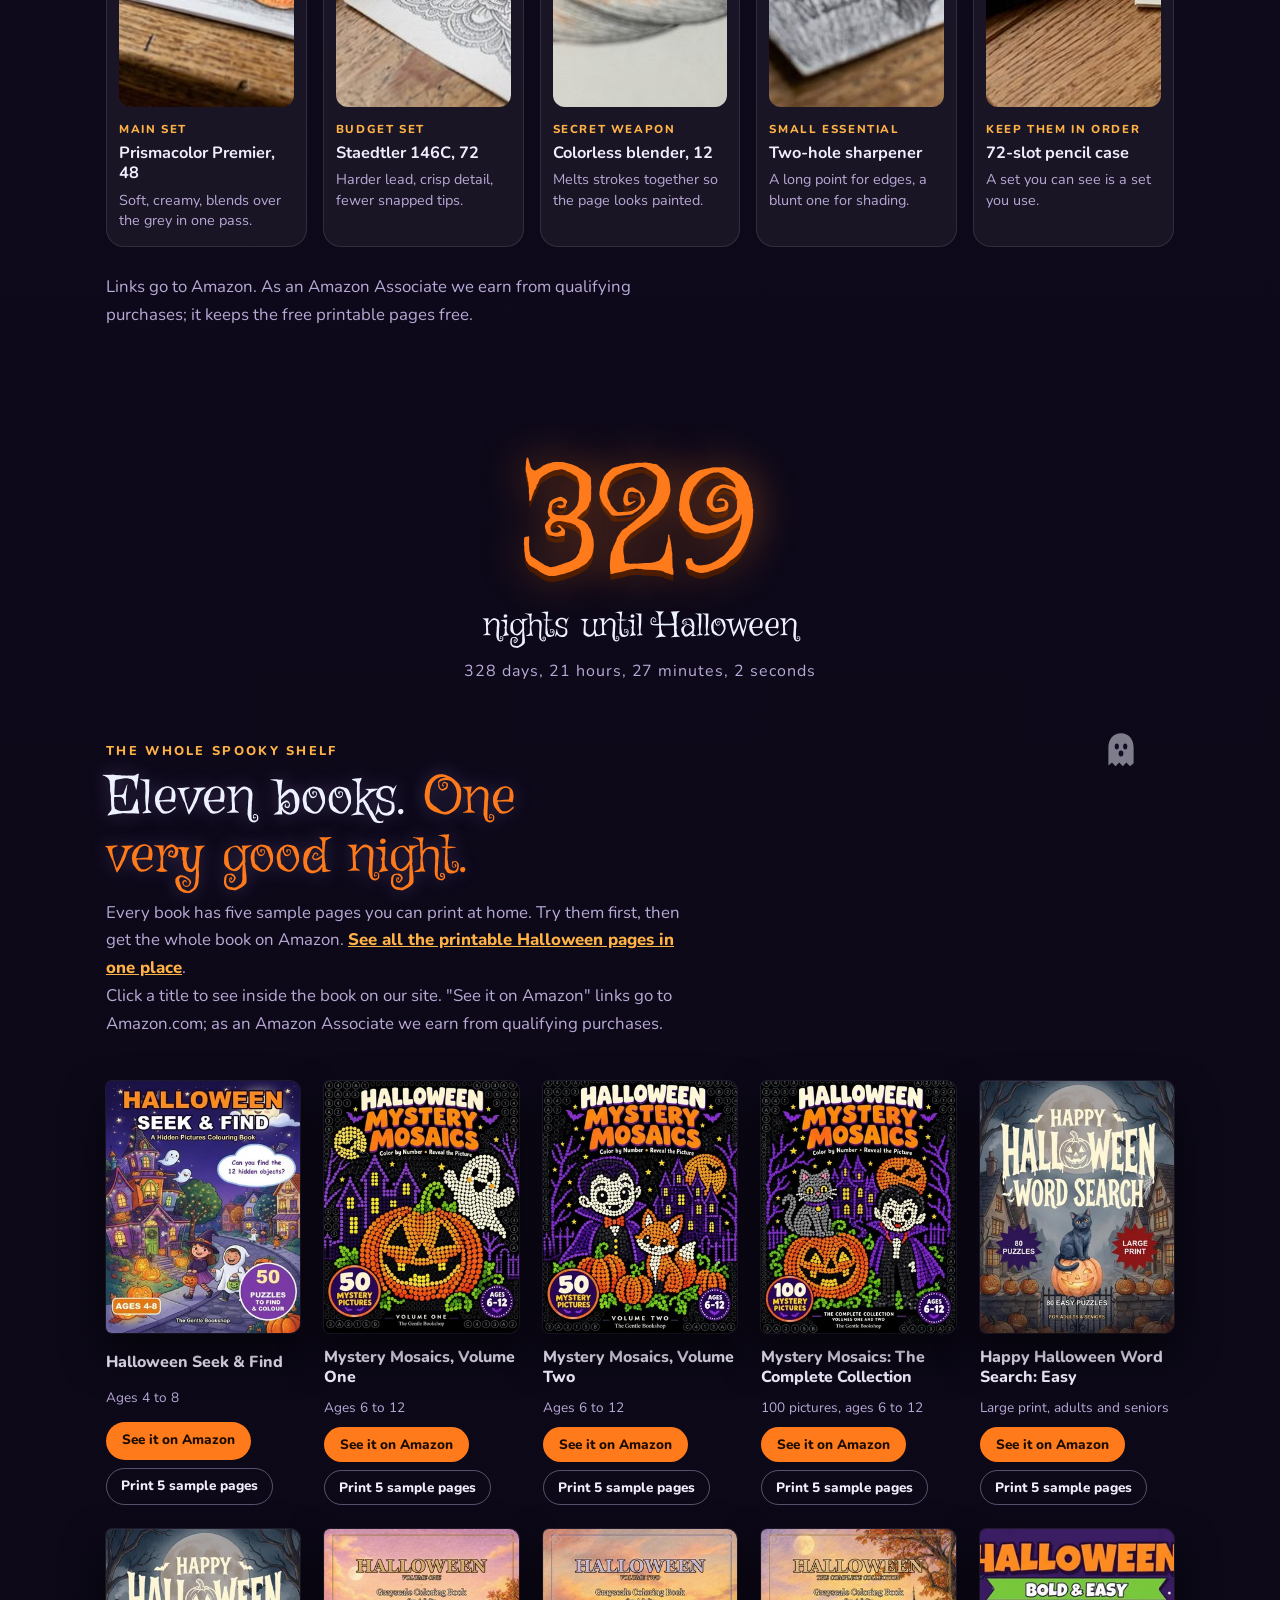
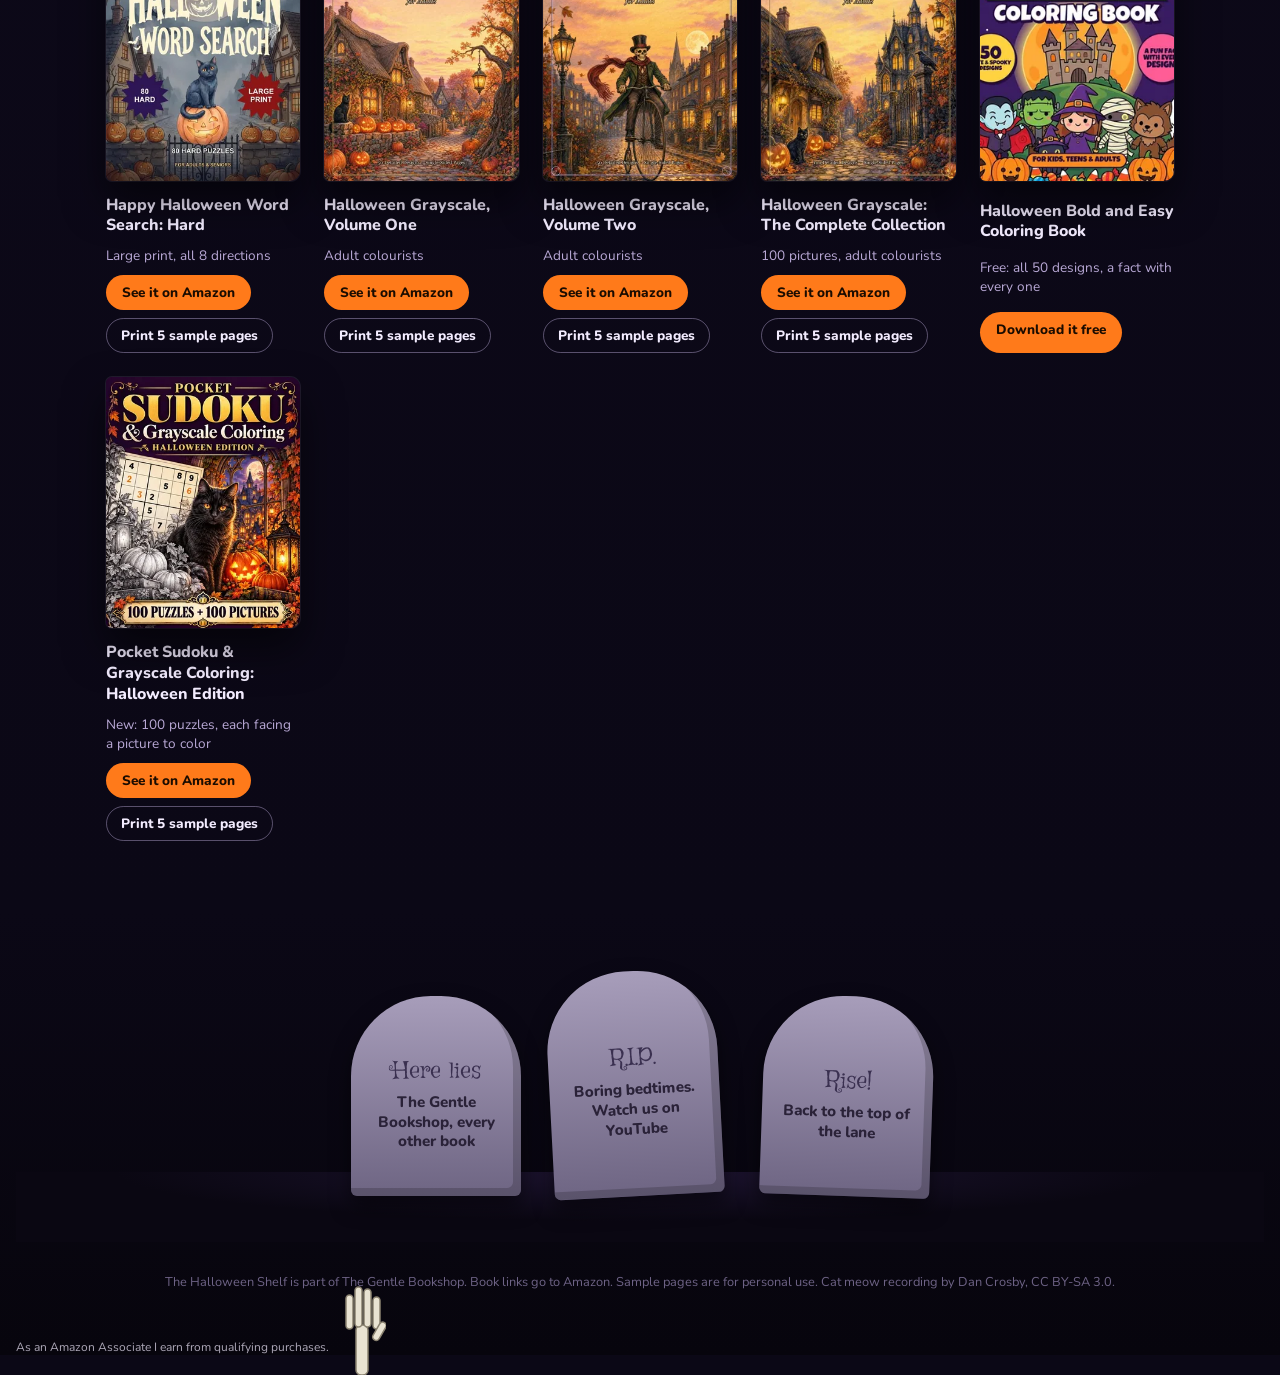
==== commit b39b44a7: "SEO phase 1: static book cards, canonical, JSON-LD, self-hosted fonts, WebP, guide fixes Shelf (inde" ====
--- a/index.html
+++ b/index.html
@@ -3,17 +3,20 @@
 <head>
 <meta charset="utf-8">
 <meta name="viewport" content="width=device-width, initial-scale=1, viewport-fit=cover">
-<title>Halloween at The Gentle Bookshop</title>
-<meta name="description" content="Spooky, never scary. Halloween colouring, hidden pictures and puzzle books for little monsters and grown-up ghouls.">
-<meta property="og:title" content="The Halloween Shelf | The Gentle Bookshop">
-<meta property="og:description" content="Spooky, never scary. Halloween colouring, hidden pictures and puzzle books for little monsters and grown-up ghouls.">
+<title>Halloween Colouring, Seek and Find and Puzzle Books | The Gentle Bookshop</title>
+<meta name="description" content="Spooky, never scary. Halloween grayscale coloring books for adults, color-by-number mosaics and seek-and-find for kids ages 4 to 12, and large-print word search for seniors. Print five sample pages from every book.">
+<link rel="canonical" href="https://ainjection.github.io/halloween-books/">
+<meta property="og:title" content="Halloween Colouring, Seek and Find and Puzzle Books | The Gentle Bookshop">
+<meta property="og:description" content="Spooky, never scary. Halloween grayscale coloring books for adults, color-by-number mosaics and seek-and-find for kids, and large-print word search for seniors.">
 <meta property="og:image" content="https://ainjection.github.io/halloween-books/og.jpg">
 <meta property="og:url" content="https://ainjection.github.io/halloween-books/">
+<meta property="og:type" content="website">
 <meta name="twitter:card" content="summary_large_image">
 <link rel="icon" href="data:image/svg+xml,%3Csvg xmlns='http://www.w3.org/2000/svg' viewBox='0 0 96 84'%3E%3Cellipse cx='48' cy='48' rx='44' ry='34' fill='%23ff7a1a'/%3E%3Cpath d='M46 10 Q50 0 58 2 L54 12Z' fill='%233d6b24'/%3E%3Cpath d='M24 38 L36 32 L34 46Z M72 38 L60 32 L62 46Z M24 58 Q48 74 72 58 L48 62Z' fill='%231b0c00'/%3E%3C/svg%3E">
-<link rel="preconnect" href="https://fonts.googleapis.com">
-<link rel="stylesheet" href="https://fonts.googleapis.com/css2?family=Griffy&family=Nunito:wght@400;700;800&display=swap">
+<link rel="preload" href="fonts/griffy-400.woff2" as="font" type="font/woff2" crossorigin>
 <style>
+@font-face{font-family:'Griffy';font-style:normal;font-weight:400;font-display:swap;src:url(fonts/griffy-400.woff2) format('woff2')}
+@font-face{font-family:'Nunito';font-style:normal;font-weight:400 800;font-display:swap;src:url(fonts/nunito-400.woff2) format('woff2')}
 :root{
   --night:#0b0816; --plum:#22133a; --dusk:#3b1f55; --moon:#f6ecc9;
   --pumpkin:#ff7a1a; --glow:#ffb347; --ghost:#eef1ff; --ink:#f3ecff; --muted:#b9a9d6;
@@ -197,6 +200,13 @@
 .lane{position:relative;background:linear-gradient(var(--night),#120b22 40%,var(--night))}
 .chapter{position:relative;max-width:1180px;margin:0 auto;padding:110px clamp(16px,5vw,56px) 70px;display:grid;gap:44px}
 .chapter-head{max-width:640px}
+.answer{max-width:860px;margin:28px auto 0}
+.answer h3{font-family:var(--display);font-weight:400;font-size:1.6rem;margin:0 0 10px;color:var(--glow)}
+.answer p{line-height:1.6;color:var(--ink)}
+.cmp{width:100%;border-collapse:collapse;font-size:.92rem;margin-top:14px}
+.cmp th,.cmp td{text-align:left;padding:8px 10px;border-bottom:1px solid rgba(255,179,71,.25);vertical-align:top}
+.cmp th{color:var(--muted);font-weight:700}
+.cmp a{color:var(--glow);font-weight:700}
 .kitband{padding-top:40px;padding-bottom:40px;gap:26px}
 .kitband .chapter-head a{color:var(--glow);font-weight:800}
 .kit{display:grid;grid-template-columns:repeat(auto-fit,minmax(170px,1fr));gap:16px}
@@ -302,7 +312,7 @@
 .brush:hover .tint{opacity:.9}
 .brush .tip{position:absolute;left:12px;bottom:12px;background:rgba(11,8,22,.8);color:var(--ink);font-size:.8rem;font-weight:700;padding:6px 12px;border-radius:999px}
 .gallery{display:flex;gap:18px;overflow-x:auto;padding:20px 4px 30px;scroll-snap-type:x mandatory}
-.gallery img{flex:0 0 auto;width:210px;border-radius:6px;background:#fff;box-shadow:0 18px 40px rgba(0,0,0,.55);scroll-snap-align:start;transition:transform .35s}
+.gallery img{flex:0 0 auto;width:210px;height:auto;border-radius:6px;background:#fff;box-shadow:0 18px 40px rgba(0,0,0,.55);scroll-snap-align:start;transition:transform .35s}
 .gallery img:nth-child(odd){transform:rotate(-2deg)}
 .gallery img:nth-child(even){transform:rotate(2deg) translateY(10px)}
 .gallery img:hover{transform:rotate(0) scale(1.06)}
@@ -387,6 +397,7 @@
 .cta-row .cta{margin:0 !important}
 .hero .copy h1{overflow-wrap:normal !important;word-break:normal !important;hyphens:none}
 </style>
+<!--ld--><script type="application/ld+json">{"@context":"https://schema.org","@graph":[{"@type":["CollectionPage","WebPage"],"@id":"https://ainjection.github.io/halloween-books/#webpage","url":"https://ainjection.github.io/halloween-books/","name":"Halloween Colouring, Seek and Find and Puzzle Books | The Gentle Bookshop","description":"Spooky, never scary. Halloween grayscale colouring books for adults, colour-by-number mosaics and seek-and-find for kids, and large-print word search for seniors.","inLanguage":"en-GB","isPartOf":{"@id":"https://ainjection.github.io/#site"},"breadcrumb":{"@id":"https://ainjection.github.io/halloween-books/#breadcrumb"},"mainEntity":{"@id":"https://ainjection.github.io/halloween-books/#shelf"},"primaryImageOfPage":{"@type":"ImageObject","url":"https://ainjection.github.io/halloween-books/og.jpg"},"dateModified":"2026-10-05"},{"@type":"BreadcrumbList","@id":"https://ainjection.github.io/halloween-books/#breadcrumb","itemListElement":[{"@type":"ListItem","position":1,"name":"The Gentle Bookshop","item":"https://ainjection.github.io/"},{"@type":"ListItem","position":2,"name":"The Halloween Shelf","item":"https://ainjection.github.io/halloween-books/"}]},{"@type":"Organization","@id":"https://ainjection.github.io/#org","name":"The Gentle Bookshop","url":"https://ainjection.github.io/","logo":{"@type":"ImageObject","url":"https://ainjection.github.io/gentle-bookshop/logo-512.png","width":512,"height":512},"sameAs":["https://www.youtube.com/@TheGentleBookshop","https://www.tiktok.com/@tgbookshop"]},{"@type":"ItemList","@id":"https://ainjection.github.io/halloween-books/#shelf","name":"The Halloween Shelf","numberOfItems":11,"itemListElement":[{"@type":"ListItem","position":1,"item":{"@type":"Book","@id":"https://ainjection.github.io/gentle-bookshop/books/halloween-seek-and-find.html#book","name":"Halloween Seek and Find: A Hidden Pictures Activity & Colouring Book for Kids Ages 4-8","url":"https://ainjection.github.io/gentle-bookshop/books/halloween-seek-and-find.html","image":"https://ainjection.github.io/halloween-books/covers/halloween-seek-and-find.jpg","bookFormat":"https://schema.org/Paperback","inLanguage":"en","typicalAgeRange":"4-8","author":{"@id":"https://ainjection.github.io/#org"},"publisher":{"@id":"https://ainjection.github.io/#org"},"numberOfPages":105,"sku":"B0H7JDLNMW"}},{"@type":"ListItem","position":2,"item":{"@type":"Book","@id":"https://ainjection.github.io/gentle-bookshop/books/halloween-mosaics-vol1.html#book","name":"Halloween Mystery Mosaics, Volume One: Color by Number for Kids Ages 6-12","url":"https://ainjection.github.io/gentle-bookshop/books/halloween-mosaics-vol1.html","image":"https://ainjection.github.io/halloween-books/covers/halloween-mosaics-vol1.jpg","bookFormat":"https://schema.org/Paperback","inLanguage":"en","typicalAgeRange":"6-12","author":{"@id":"https://ainjection.github.io/#org"},"publisher":{"@id":"https://ainjection.github.io/#org"},"numberOfPages":112,"sku":"B0HKDV7FFW"}},{"@type":"ListItem","position":3,"item":{"@type":"Book","@id":"https://ainjection.github.io/gentle-bookshop/books/halloween-mosaics-vol2.html#book","name":"Halloween Mystery Mosaics, Volume Two: Color by Number for Kids Ages 6-12","url":"https://ainjection.github.io/gentle-bookshop/books/halloween-mosaics-vol2.html","image":"https://ainjection.github.io/halloween-books/covers/halloween-mosaics-vol2.jpg","bookFormat":"https://schema.org/Paperback","inLanguage":"en","typicalAgeRange":"6-12","author":{"@id":"https://ainjection.github.io/#org"},"publisher":{"@id":"https://ainjection.github.io/#org"},"numberOfPages":112,"sku":"B0HKDD3VKC"}},{"@type":"ListItem","position":4,"item":{"@type":"Book","@id":"https://ainjection.github.io/gentle-bookshop/books/halloween-mosaics-complete.html#book","name":"Halloween Mystery Mosaics: The Complete Collection: Color by Number for Kids Ages 6-12","url":"https://ainjection.github.io/gentle-bookshop/books/halloween-mosaics-complete.html","image":"https://ainjection.github.io/halloween-books/covers/halloween-mosaics-complete.jpg","bookFormat":"https://schema.org/Paperback","inLanguage":"en","typicalAgeRange":"6-12","author":{"@id":"https://ainjection.github.io/#org"},"publisher":{"@id":"https://ainjection.github.io/#org"},"numberOfPages":218,"sku":"B0HKDCMRS1"}},{"@type":"ListItem","position":5,"item":{"@type":"Book","@id":"https://ainjection.github.io/gentle-bookshop/books/halloween-word-search-easy.html#book","name":"Happy Halloween Word Search: 80 Easy Large Print Puzzles for Adults and Seniors","url":"https://ainjection.github.io/gentle-bookshop/books/halloween-word-search-easy.html","image":"https://ainjection.github.io/halloween-books/covers/halloween-word-search-easy.jpg","bookFormat":"https://schema.org/Paperback","inLanguage":"en","typicalAgeRange":"18-","author":{"@id":"https://ainjection.github.io/#org"},"publisher":{"@id":"https://ainjection.github.io/#org"},"numberOfPages":103,"sku":"B0HG5NLN8R"}},{"@type":"ListItem","position":6,"item":{"@type":"Book","@id":"https://ainjection.github.io/gentle-bookshop/books/halloween-word-search-hard.html#book","name":"Happy Halloween Word Search: 80 Hard Large Print Puzzles for Adults and Seniors","url":"https://ainjection.github.io/gentle-bookshop/books/halloween-word-search-hard.html","image":"https://ainjection.github.io/halloween-books/covers/halloween-word-search-hard.jpg","bookFormat":"https://schema.org/Paperback","inLanguage":"en","typicalAgeRange":"18-","author":{"@id":"https://ainjection.github.io/#org"},"publisher":{"@id":"https://ainjection.github.io/#org"},"numberOfPages":103,"sku":"B0HHXQ9NFH"}},{"@type":"ListItem","position":7,"item":{"@type":"Book","@id":"https://ainjection.github.io/gentle-bookshop/books/halloween-grayscale-vol1.html#book","name":"Halloween Grayscale Coloring Book for Adults, Volume One: 50 Detailed Designs","url":"https://ainjection.github.io/gentle-bookshop/books/halloween-grayscale-vol1.html","image":"https://ainjection.github.io/halloween-books/covers/halloween-grayscale-vol1.jpg","bookFormat":"https://schema.org/Paperback","inLanguage":"en","typicalAgeRange":"18-","author":{"@id":"https://ainjection.github.io/#org"},"publisher":{"@id":"https://ainjection.github.io/#org"},"numberOfPages":106,"sku":"B0HGVBNKZS"}},{"@type":"ListItem","position":8,"item":{"@type":"Book","@id":"https://ainjection.github.io/gentle-bookshop/books/halloween-grayscale-vol2.html#book","name":"Halloween Grayscale Coloring Book for Adults, Volume Two: 50 Victorian Gothic Scenes","url":"https://ainjection.github.io/gentle-bookshop/books/halloween-grayscale-vol2.html","image":"https://ainjection.github.io/halloween-books/covers/halloween-grayscale-vol2.jpg","bookFormat":"https://schema.org/Paperback","inLanguage":"en","typicalAgeRange":"18-","author":{"@id":"https://ainjection.github.io/#org"},"publisher":{"@id":"https://ainjection.github.io/#org"},"numberOfPages":106,"sku":"B0HGVLK1VQ"}},{"@type":"ListItem","position":9,"item":{"@type":"Book","@id":"https://ainjection.github.io/gentle-bookshop/books/halloween-grayscale-complete.html#book","name":"Halloween Grayscale Coloring Book for Adults: The Complete Collection","url":"https://ainjection.github.io/gentle-bookshop/books/halloween-grayscale-complete.html","image":"https://ainjection.github.io/halloween-books/covers/halloween-grayscale-complete.jpg","bookFormat":"https://schema.org/Paperback","inLanguage":"en","typicalAgeRange":"18-","author":{"@id":"https://ainjection.github.io/#org"},"publisher":{"@id":"https://ainjection.github.io/#org"},"numberOfPages":206,"sku":"B0HGVDWKP4"}},{"@type":"ListItem","position":10,"item":{"@type":"Book","@id":"https://ainjection.github.io/halloween-books/free-halloween-coloring-book.html#book","name":"Halloween Bold and Easy Coloring Book","url":"https://ainjection.github.io/halloween-books/free-halloween-coloring-book.html","image":"https://ainjection.github.io/halloween-books/covers/halloween-bold-easy.jpg","bookFormat":"https://schema.org/EBook","inLanguage":"en","typicalAgeRange":"6-","author":{"@id":"https://ainjection.github.io/#org"},"publisher":{"@id":"https://ainjection.github.io/#org"}}},{"@type":"ListItem","position":11,"item":{"@type":"Book","@id":"https://ainjection.github.io/gentle-bookshop/books/halloween-pocket-sudoku.html#book","name":"Pocket Sudoku & Grayscale Coloring: Halloween Edition: 100 Sudoku Puzzles + 100 Grayscale Pages","url":"https://ainjection.github.io/gentle-bookshop/books/halloween-pocket-sudoku.html","image":"https://ainjection.github.io/halloween-books/covers/halloween-pocket-sudoku.jpg","bookFormat":"https://schema.org/Paperback","inLanguage":"en","typicalAgeRange":"18-","author":{"@id":"https://ainjection.github.io/#org"},"publisher":{"@id":"https://ainjection.github.io/#org"},"numberOfPages":230,"sku":"B0HL6G178R"}}]}]}</script><!--/ld-->
 </head>
 <body>
 
@@ -583,14 +594,14 @@
         <div class="status" id="sfstatus" role="status"></div>
       </div>
       <div class="flipper" id="flipper">
-        <img class="on" src="samples/sf-street.jpg" alt="Seek and find page: Spooky Street Trick-or-Treat">
-        <img src="samples/sf-hallway.jpg" alt="Seek and find page: Haunted House Hallway">
-        <img src="samples/sf-ship.jpg" alt="Seek and find page: Ghost Ship Deck">
+        <img class="on" src="samples/sf-street.webp" width="760" height="984" alt="Seek and find page: Spooky Street Trick-or-Treat">
+        <img src="samples/sf-hallway.webp" width="760" height="984" alt="Seek and find page: Haunted House Hallway" loading="lazy">
+        <img src="samples/sf-ship.webp" width="760" height="984" alt="Seek and find page: Ghost Ship Deck" loading="lazy">
         <div class="sf-layer" id="sfLayer"><svg viewBox="0 0 760 984" id="sfSvg" aria-label="Tap to find the hidden objects"></svg></div>
         <div class="ctrl"><button class="round" data-dir="-1" type="button" aria-label="Previous page">&lsaquo;</button><span id="fliplbl">Page 1 of 3</span><button class="round" data-dir="1" type="button" aria-label="Next page">&rsaquo;</button></div>
       </div>
     </div>
-    <div class="shelf" data-books="halloween-seek-and-find"></div>
+    <div class="shelf" data-books="halloween-seek-and-find"><!--static--><div class="card"><div class="cw"><div class="pk"><svg viewBox="0 0 100 120" width="100%"><path d="M50 4 C22 4 8 26 8 52 V112 L20 102 L32 114 L44 102 L56 114 L68 102 L80 114 L92 104 V52 C92 26 78 4 50 4Z" fill="#eef1ff"/><ellipse cx="36" cy="48" rx="7" ry="10" fill="#1b1030"/><ellipse cx="64" cy="48" rx="7" ry="10" fill="#1b1030"/><ellipse cx="50" cy="72" rx="8" ry="10" fill="#1b1030"/></svg></div><a href="https://ainjection.github.io/gentle-bookshop/books/halloween-seek-and-find.html" tabindex="-1" aria-hidden="true"><div class="tilt"><img src="covers/halloween-seek-and-find.webp" width="320" height="414" alt="Halloween Seek & Find book cover" loading="lazy"></div></a></div><h3><a href="https://ainjection.github.io/gentle-bookshop/books/halloween-seek-and-find.html">Halloween Seek & Find</a></h3><span class="who">Ages 4 to 8</span><div class="acts"><a class="buy" href="https://www.amazon.com/dp/B0H7JDLNMW?tag=gentlebooksho-20" target="_blank" rel="noopener sponsored">See it on Amazon</a><a class="dl" href="pages/halloween-seek-and-find-sample-pages.pdf" download>Print 5 sample pages</a></div></div><!--/static--></div>
     <button class="hid" type="button" aria-label="A hidden ghost" style="right:6%;top:70px"></button>
   </section>
 
@@ -600,11 +611,11 @@
   <section class="chapter" id="boldeasy">
     <div class="split">
       <div class="flipper" id="flipper2" style="aspect-ratio:1/1">
-        <img class="on" src="samples/be-1.jpg" alt="Bold and easy page: Count Dracula in front of his castle, with a fact box">
-        <img src="samples/be-2.jpg" alt="Bold and easy page: Frankenstein holding a flower, with a fact box">
-        <img src="samples/be-3.jpg" alt="Bold and easy page: a witch stirring her cauldron, with a fact box">
-        <img src="samples/be-4.jpg" alt="Bold and easy page: Dracula, Frankenstein, a mummy and a werewolf waving, with a fact box">
-        <img src="samples/be-5.jpg" alt="Bold and easy page: the Headless Horseman, with a fact box">
+        <img class="on" src="samples/be-1.webp" width="935" height="935" alt="Bold and easy page: Count Dracula in front of his castle, with a fact box">
+        <img src="samples/be-2.webp" width="935" height="935" alt="Bold and easy page: Frankenstein holding a flower, with a fact box" loading="lazy">
+        <img src="samples/be-3.webp" width="935" height="935" alt="Bold and easy page: a witch stirring her cauldron, with a fact box" loading="lazy">
+        <img src="samples/be-4.webp" width="935" height="935" alt="Bold and easy page: Dracula, Frankenstein, a mummy and a werewolf waving, with a fact box" loading="lazy">
+        <img src="samples/be-5.webp" width="935" height="935" alt="Bold and easy page: the Headless Horseman, with a fact box" loading="lazy">
         <div class="ctrl"><button class="round" data-dir="-1" type="button" aria-label="Previous page">&lsaquo;</button><span id="fliplbl2">Page 1 of 5</span><button class="round" data-dir="1" type="button" aria-label="Next page">&rsaquo;</button></div>
       </div>
       <div class="chapter-head">
@@ -615,7 +626,7 @@
         <p style="margin-top:18px"><a href="free-halloween-coloring-book.html" style="display:inline-block;background:var(--pumpkin);color:#1b1030;font-weight:900;padding:14px 24px;border-radius:999px;text-decoration:none">Get the free book &rarr;</a></p>
       </div>
     </div>
-    <div class="shelf" data-books="halloween-bold-easy"></div>
+    <div class="shelf" data-books="halloween-bold-easy"><!--static--><div class="card"><div class="cw"><div class="pk"><svg viewBox="0 0 100 120" width="100%"><path d="M50 4 C22 4 8 26 8 52 V112 L20 102 L32 114 L44 102 L56 114 L68 102 L80 114 L92 104 V52 C92 26 78 4 50 4Z" fill="#eef1ff"/><ellipse cx="36" cy="48" rx="7" ry="10" fill="#1b1030"/><ellipse cx="64" cy="48" rx="7" ry="10" fill="#1b1030"/><ellipse cx="50" cy="72" rx="8" ry="10" fill="#1b1030"/></svg></div><a href="free-halloween-coloring-book.html" tabindex="-1" aria-hidden="true"><div class="tilt"><img src="covers/halloween-bold-easy.webp" width="320" height="320" alt="Halloween Bold and Easy Coloring Book book cover" loading="lazy"></div></a></div><h3><a href="free-halloween-coloring-book.html">Halloween Bold and Easy Coloring Book</a></h3><span class="who">Free: all 50 designs, a fact with every one</span><div class="acts"><a class="buy" href="free-halloween-coloring-book.html">Download it free</a></div></div><!--/static--></div>
     <button class="hid" type="button" aria-label="A hidden ghost" style="left:5%;top:40px"></button>
   </section>
 
@@ -636,7 +647,7 @@
         <p>Every page is a wall of numbered circles. Colour each one to match its number, and a picture slowly appears: a vampire boy, a fox in a pumpkin, a friendly ghost. Try this little one. Click the circles and see what turns up.</p>
       </div>
     </div>
-    <div class="shelf" data-books="halloween-mosaics-vol1,halloween-mosaics-vol2,halloween-mosaics-complete"></div>
+    <div class="shelf" data-books="halloween-mosaics-vol1,halloween-mosaics-vol2,halloween-mosaics-complete"><!--static--><div class="card"><div class="cw"><div class="pk"><svg viewBox="0 0 100 120" width="100%"><path d="M50 4 C22 4 8 26 8 52 V112 L20 102 L32 114 L44 102 L56 114 L68 102 L80 114 L92 104 V52 C92 26 78 4 50 4Z" fill="#eef1ff"/><ellipse cx="36" cy="48" rx="7" ry="10" fill="#1b1030"/><ellipse cx="64" cy="48" rx="7" ry="10" fill="#1b1030"/><ellipse cx="50" cy="72" rx="8" ry="10" fill="#1b1030"/></svg></div><a href="https://ainjection.github.io/gentle-bookshop/books/halloween-mosaics-vol1.html" tabindex="-1" aria-hidden="true"><div class="tilt"><img src="covers/halloween-mosaics-vol1.webp" width="320" height="412" alt="Mystery Mosaics, Volume One book cover" loading="lazy"></div></a></div><h3><a href="https://ainjection.github.io/gentle-bookshop/books/halloween-mosaics-vol1.html">Mystery Mosaics, Volume One</a></h3><span class="who">Ages 6 to 12</span><div class="acts"><a class="buy" href="https://www.amazon.com/dp/B0HKDV7FFW?tag=gentlebooksho-20" target="_blank" rel="noopener sponsored">See it on Amazon</a><a class="dl" href="pages/halloween-mosaics-vol1-sample-pages.pdf" download>Print 5 sample pages</a></div></div><div class="card"><div class="cw"><div class="pk"><svg viewBox="0 0 100 120" width="100%"><path d="M50 4 C22 4 8 26 8 52 V112 L20 102 L32 114 L44 102 L56 114 L68 102 L80 114 L92 104 V52 C92 26 78 4 50 4Z" fill="#eef1ff"/><ellipse cx="36" cy="48" rx="7" ry="10" fill="#1b1030"/><ellipse cx="64" cy="48" rx="7" ry="10" fill="#1b1030"/><ellipse cx="50" cy="72" rx="8" ry="10" fill="#1b1030"/></svg></div><a href="https://ainjection.github.io/gentle-bookshop/books/halloween-mosaics-vol2.html" tabindex="-1" aria-hidden="true"><div class="tilt"><img src="covers/halloween-mosaics-vol2.webp" width="320" height="426" alt="Mystery Mosaics, Volume Two book cover" loading="lazy"></div></a></div><h3><a href="https://ainjection.github.io/gentle-bookshop/books/halloween-mosaics-vol2.html">Mystery Mosaics, Volume Two</a></h3><span class="who">Ages 6 to 12</span><div class="acts"><a class="buy" href="https://www.amazon.com/dp/B0HKDD3VKC?tag=gentlebooksho-20" target="_blank" rel="noopener sponsored">See it on Amazon</a><a class="dl" href="pages/halloween-mosaics-vol2-sample-pages.pdf" download>Print 5 sample pages</a></div></div><div class="card"><div class="cw"><div class="pk"><svg viewBox="0 0 100 120" width="100%"><path d="M50 4 C22 4 8 26 8 52 V112 L20 102 L32 114 L44 102 L56 114 L68 102 L80 114 L92 104 V52 C92 26 78 4 50 4Z" fill="#eef1ff"/><ellipse cx="36" cy="48" rx="7" ry="10" fill="#1b1030"/><ellipse cx="64" cy="48" rx="7" ry="10" fill="#1b1030"/><ellipse cx="50" cy="72" rx="8" ry="10" fill="#1b1030"/></svg></div><a href="https://ainjection.github.io/gentle-bookshop/books/halloween-mosaics-complete.html" tabindex="-1" aria-hidden="true"><div class="tilt"><img src="covers/halloween-mosaics-complete.webp" width="320" height="426" alt="Mystery Mosaics: The Complete Collection book cover" loading="lazy"></div></a></div><h3><a href="https://ainjection.github.io/gentle-bookshop/books/halloween-mosaics-complete.html">Mystery Mosaics: The Complete Collection</a></h3><span class="who">100 pictures, ages 6 to 12</span><div class="acts"><a class="buy" href="https://www.amazon.com/dp/B0HKDCMRS1?tag=gentlebooksho-20" target="_blank" rel="noopener sponsored">See it on Amazon</a><a class="dl" href="pages/halloween-mosaics-complete-sample-pages.pdf" download>Print 5 sample pages</a></div></div><!--/static--></div>
     <button class="hid" type="button" aria-label="A hidden ghost" style="left:3%;bottom:120px"></button>
   </section>
 
@@ -656,7 +667,7 @@
         <div class="status" id="wstatus" role="status"></div>
       </div>
     </div>
-    <div class="shelf" data-books="halloween-word-search-easy,halloween-word-search-hard"></div>
+    <div class="shelf" data-books="halloween-word-search-easy,halloween-word-search-hard"><!--static--><div class="card"><div class="cw"><div class="pk"><svg viewBox="0 0 100 120" width="100%"><path d="M50 4 C22 4 8 26 8 52 V112 L20 102 L32 114 L44 102 L56 114 L68 102 L80 114 L92 104 V52 C92 26 78 4 50 4Z" fill="#eef1ff"/><ellipse cx="36" cy="48" rx="7" ry="10" fill="#1b1030"/><ellipse cx="64" cy="48" rx="7" ry="10" fill="#1b1030"/><ellipse cx="50" cy="72" rx="8" ry="10" fill="#1b1030"/></svg></div><a href="https://ainjection.github.io/gentle-bookshop/books/halloween-word-search-easy.html" tabindex="-1" aria-hidden="true"><div class="tilt"><img src="covers/halloween-word-search-easy.webp" width="320" height="414" alt="Happy Halloween Word Search: Easy book cover" loading="lazy"></div></a></div><h3><a href="https://ainjection.github.io/gentle-bookshop/books/halloween-word-search-easy.html">Happy Halloween Word Search: Easy</a></h3><span class="who">Large print, adults and seniors</span><div class="acts"><a class="buy" href="https://www.amazon.com/dp/B0HG5NLN8R?tag=gentlebooksho-20" target="_blank" rel="noopener sponsored">See it on Amazon</a><a class="dl" href="pages/halloween-word-search-easy-sample-pages.pdf" download>Print 5 sample pages</a></div></div><div class="card"><div class="cw"><div class="pk"><svg viewBox="0 0 100 120" width="100%"><path d="M50 4 C22 4 8 26 8 52 V112 L20 102 L32 114 L44 102 L56 114 L68 102 L80 114 L92 104 V52 C92 26 78 4 50 4Z" fill="#eef1ff"/><ellipse cx="36" cy="48" rx="7" ry="10" fill="#1b1030"/><ellipse cx="64" cy="48" rx="7" ry="10" fill="#1b1030"/><ellipse cx="50" cy="72" rx="8" ry="10" fill="#1b1030"/></svg></div><a href="https://ainjection.github.io/gentle-bookshop/books/halloween-word-search-hard.html" tabindex="-1" aria-hidden="true"><div class="tilt"><img src="covers/halloween-word-search-hard.webp" width="320" height="414" alt="Happy Halloween Word Search: Hard book cover" loading="lazy"></div></a></div><h3><a href="https://ainjection.github.io/gentle-bookshop/books/halloween-word-search-hard.html">Happy Halloween Word Search: Hard</a></h3><span class="who">Large print, all 8 directions</span><div class="acts"><a class="buy" href="https://www.amazon.com/dp/B0HHXQ9NFH?tag=gentlebooksho-20" target="_blank" rel="noopener sponsored">See it on Amazon</a><a class="dl" href="pages/halloween-word-search-hard-sample-pages.pdf" download>Print 5 sample pages</a></div></div><!--/static--></div>
     <button class="hid" type="button" aria-label="A hidden ghost" style="right:2%;bottom:40px"></button>
   </section>
 
@@ -666,7 +677,7 @@
   <section class="chapter" id="ghouls">
     <div class="split">
       <div class="brush" id="brush">
-        <img src="samples/gs-cat.jpg" alt="Grayscale colouring page: a black cat in a window with a lantern">
+        <img src="samples/gs-cat.webp" width="760" height="984" alt="Grayscale colouring page: a black cat in a window with a lantern">
         <div class="tint" aria-hidden="true"></div>
         <span class="tip">Hover to add a little colour</span>
       </div>
@@ -677,13 +688,26 @@
       </div>
     </div>
     <div class="gallery" aria-label="Pages from inside the grayscale books">
-      <img src="samples/gs-house.jpg" alt="Haunted house page" loading="lazy">
-      <img src="samples/gs-pumpkins.jpg" alt="Carved pumpkins page" loading="lazy">
-      <img src="samples/gs-violin.jpg" alt="Skeleton violinist page" loading="lazy">
-      <img src="samples/gs-dance.jpg" alt="Skeleton ballroom dance page" loading="lazy">
-      <img src="samples/gs-witch.jpg" alt="Witch on a broomstick page" loading="lazy">
+      <img src="samples/gs-house.webp" width="760" height="984" alt="Haunted house page" loading="lazy">
+      <img src="samples/gs-pumpkins.webp" width="760" height="984" alt="Carved pumpkins page" loading="lazy">
+      <img src="samples/gs-violin.webp" width="760" height="984" alt="Skeleton violinist page" loading="lazy">
+      <img src="samples/gs-dance.webp" width="760" height="984" alt="Skeleton ballroom dance page" loading="lazy">
+      <img src="samples/gs-witch.webp" width="760" height="984" alt="Witch on a broomstick page" loading="lazy">
     </div>
-    <div class="shelf" data-books="halloween-grayscale-vol1,halloween-grayscale-vol2,halloween-grayscale-complete,halloween-pocket-sudoku"></div>
+    <div class="chapter-head answer">
+      <h3>Which Halloween grayscale coloring book should I get?</h3>
+      <p>All three are grayscale coloring books for adults: each design is printed with soft grey shading, and you lay colour over it. Pick <strong>Volume One</strong> for 50 classic scenes (owls on gates, carved pumpkins, haunted houses), <strong>Volume Two</strong> for 50 Victorian Gothic scenes (skeletons, ghosts, candlelit ballrooms), or the <strong>Complete Collection</strong> for all 100 designs in one paperback. Pages are single-sided, so markers won't bleed through to another picture. The <strong>Pocket Sudoku &amp; Grayscale</strong> book is the odd one out: 100 sudoku puzzles, each facing a small grayscale page to colour.</p>
+      <table class="cmp">
+        <thead><tr><th>Book</th><th>Designs</th><th>Pages</th><th>Best for</th></tr></thead>
+        <tbody>
+          <tr><td><a href="https://ainjection.github.io/gentle-bookshop/books/halloween-grayscale-vol1.html">Halloween Grayscale, Volume One</a></td><td>50 classic Halloween scenes</td><td>106</td><td>A first grayscale book</td></tr>
+          <tr><td><a href="https://ainjection.github.io/gentle-bookshop/books/halloween-grayscale-vol2.html">Halloween Grayscale, Volume Two</a></td><td>50 Victorian Gothic scenes</td><td>106</td><td>Darker, more detailed pages</td></tr>
+          <tr><td><a href="https://ainjection.github.io/gentle-bookshop/books/halloween-grayscale-complete.html">Halloween Grayscale: The Complete Collection</a></td><td>All 100</td><td>206</td><td>Both volumes in one book</td></tr>
+          <tr><td><a href="https://ainjection.github.io/gentle-bookshop/books/halloween-pocket-sudoku.html">Pocket Sudoku &amp; Grayscale Coloring</a></td><td>100 puzzles + 100 small grayscale pages</td><td>230</td><td>Puzzles first, colouring second</td></tr>
+        </tbody>
+      </table>
+    </div>
+    <div class="shelf" data-books="halloween-grayscale-vol1,halloween-grayscale-vol2,halloween-grayscale-complete,halloween-pocket-sudoku"><!--static--><div class="card"><div class="cw"><div class="pk"><svg viewBox="0 0 100 120" width="100%"><path d="M50 4 C22 4 8 26 8 52 V112 L20 102 L32 114 L44 102 L56 114 L68 102 L80 114 L92 104 V52 C92 26 78 4 50 4Z" fill="#eef1ff"/><ellipse cx="36" cy="48" rx="7" ry="10" fill="#1b1030"/><ellipse cx="64" cy="48" rx="7" ry="10" fill="#1b1030"/><ellipse cx="50" cy="72" rx="8" ry="10" fill="#1b1030"/></svg></div><a href="https://ainjection.github.io/gentle-bookshop/books/halloween-grayscale-vol1.html" tabindex="-1" aria-hidden="true"><div class="tilt"><img src="covers/halloween-grayscale-vol1.webp" width="320" height="414" alt="Halloween Grayscale, Volume One book cover" loading="lazy"></div></a></div><h3><a href="https://ainjection.github.io/gentle-bookshop/books/halloween-grayscale-vol1.html">Halloween Grayscale, Volume One</a></h3><span class="who">Adult colourists</span><div class="acts"><a class="buy" href="https://www.amazon.com/dp/B0HGVBNKZS?tag=gentlebooksho-20" target="_blank" rel="noopener sponsored">See it on Amazon</a><a class="dl" href="pages/halloween-grayscale-vol1-sample-pages.pdf" download>Print 5 sample pages</a></div></div><div class="card"><div class="cw"><div class="pk"><svg viewBox="0 0 100 120" width="100%"><path d="M50 4 C22 4 8 26 8 52 V112 L20 102 L32 114 L44 102 L56 114 L68 102 L80 114 L92 104 V52 C92 26 78 4 50 4Z" fill="#eef1ff"/><ellipse cx="36" cy="48" rx="7" ry="10" fill="#1b1030"/><ellipse cx="64" cy="48" rx="7" ry="10" fill="#1b1030"/><ellipse cx="50" cy="72" rx="8" ry="10" fill="#1b1030"/></svg></div><a href="https://ainjection.github.io/gentle-bookshop/books/halloween-grayscale-vol2.html" tabindex="-1" aria-hidden="true"><div class="tilt"><img src="covers/halloween-grayscale-vol2.webp" width="320" height="414" alt="Halloween Grayscale, Volume Two book cover" loading="lazy"></div></a></div><h3><a href="https://ainjection.github.io/gentle-bookshop/books/halloween-grayscale-vol2.html">Halloween Grayscale, Volume Two</a></h3><span class="who">Adult colourists</span><div class="acts"><a class="buy" href="https://www.amazon.com/dp/B0HGVLK1VQ?tag=gentlebooksho-20" target="_blank" rel="noopener sponsored">See it on Amazon</a><a class="dl" href="pages/halloween-grayscale-vol2-sample-pages.pdf" download>Print 5 sample pages</a></div></div><div class="card"><div class="cw"><div class="pk"><svg viewBox="0 0 100 120" width="100%"><path d="M50 4 C22 4 8 26 8 52 V112 L20 102 L32 114 L44 102 L56 114 L68 102 L80 114 L92 104 V52 C92 26 78 4 50 4Z" fill="#eef1ff"/><ellipse cx="36" cy="48" rx="7" ry="10" fill="#1b1030"/><ellipse cx="64" cy="48" rx="7" ry="10" fill="#1b1030"/><ellipse cx="50" cy="72" rx="8" ry="10" fill="#1b1030"/></svg></div><a href="https://ainjection.github.io/gentle-bookshop/books/halloween-grayscale-complete.html" tabindex="-1" aria-hidden="true"><div class="tilt"><img src="covers/halloween-grayscale-complete.webp" width="320" height="414" alt="Halloween Grayscale: The Complete Collection book cover" loading="lazy"></div></a></div><h3><a href="https://ainjection.github.io/gentle-bookshop/books/halloween-grayscale-complete.html">Halloween Grayscale: The Complete Collection</a></h3><span class="who">100 pictures, adult colourists</span><div class="acts"><a class="buy" href="https://www.amazon.com/dp/B0HGVDWKP4?tag=gentlebooksho-20" target="_blank" rel="noopener sponsored">See it on Amazon</a><a class="dl" href="pages/halloween-grayscale-complete-sample-pages.pdf" download>Print 5 sample pages</a></div></div><div class="card"><div class="cw"><div class="pk"><svg viewBox="0 0 100 120" width="100%"><path d="M50 4 C22 4 8 26 8 52 V112 L20 102 L32 114 L44 102 L56 114 L68 102 L80 114 L92 104 V52 C92 26 78 4 50 4Z" fill="#eef1ff"/><ellipse cx="36" cy="48" rx="7" ry="10" fill="#1b1030"/><ellipse cx="64" cy="48" rx="7" ry="10" fill="#1b1030"/><ellipse cx="50" cy="72" rx="8" ry="10" fill="#1b1030"/></svg></div><a href="https://ainjection.github.io/gentle-bookshop/books/halloween-pocket-sudoku.html" tabindex="-1" aria-hidden="true"><div class="tilt"><img src="covers/halloween-pocket-sudoku.webp" width="320" height="414" alt="Pocket Sudoku & Grayscale Coloring: Halloween Edition book cover" loading="lazy"></div></a></div><h3><a href="https://ainjection.github.io/gentle-bookshop/books/halloween-pocket-sudoku.html">Pocket Sudoku & Grayscale Coloring: Halloween Edition</a></h3><span class="who">New: 100 puzzles, each facing a picture to color</span><div class="acts"><a class="buy" href="https://www.amazon.com/dp/B0HL6G178R?tag=gentlebooksho-20" target="_blank" rel="noopener sponsored">See it on Amazon</a><a class="dl" href="pages/halloween-pocket-sudoku-sample-pages.pdf" download>Print 5 sample pages</a></div></div><!--/static--></div>
     <button class="hid" type="button" aria-label="A hidden ghost" style="left:45%;top:60px"></button>
   </section>
 
@@ -711,8 +735,9 @@
     <div class="ticks" id="ticks"></div>
   </section>
   <section class="chapter" style="padding-top:20px">
-    <div class="chapter-head"><div class="kicker">The whole spooky shelf</div><h2>Eleven books. <em>One very good night.</em></h2><p>Every book has five sample pages you can print at home. Try them first, then get the whole book on Amazon. <a href="halloween-coloring-pages-printable.html" style="color:var(--glow);font-weight:800">See all the printable Halloween pages in one place</a>.</p></div>
-    <div class="shelf" data-books="all"></div>
+    <div class="chapter-head"><div class="kicker">The whole spooky shelf</div><h2>Eleven books. <em>One very good night.</em></h2><p>Every book has five sample pages you can print at home. Try them first, then get the whole book on Amazon. <a href="halloween-coloring-pages-printable.html" style="color:var(--glow);font-weight:800">See all the printable Halloween pages in one place</a>.</p>
+    <p class="kitnote">Click a title to see inside the book on our site. "See it on Amazon" links go to Amazon.com; as an Amazon Associate we earn from qualifying purchases.</p></div>
+    <div class="shelf" data-books="all"><!--static--><div class="card"><div class="cw"><div class="pk"><svg viewBox="0 0 100 120" width="100%"><path d="M50 4 C22 4 8 26 8 52 V112 L20 102 L32 114 L44 102 L56 114 L68 102 L80 114 L92 104 V52 C92 26 78 4 50 4Z" fill="#eef1ff"/><ellipse cx="36" cy="48" rx="7" ry="10" fill="#1b1030"/><ellipse cx="64" cy="48" rx="7" ry="10" fill="#1b1030"/><ellipse cx="50" cy="72" rx="8" ry="10" fill="#1b1030"/></svg></div><a href="https://ainjection.github.io/gentle-bookshop/books/halloween-seek-and-find.html" tabindex="-1" aria-hidden="true"><div class="tilt"><img src="covers/halloween-seek-and-find.webp" width="320" height="414" alt="Halloween Seek & Find book cover" loading="lazy"></div></a></div><h3><a href="https://ainjection.github.io/gentle-bookshop/books/halloween-seek-and-find.html">Halloween Seek & Find</a></h3><span class="who">Ages 4 to 8</span><div class="acts"><a class="buy" href="https://www.amazon.com/dp/B0H7JDLNMW?tag=gentlebooksho-20" target="_blank" rel="noopener sponsored">See it on Amazon</a><a class="dl" href="pages/halloween-seek-and-find-sample-pages.pdf" download>Print 5 sample pages</a></div></div><div class="card"><div class="cw"><div class="pk"><svg viewBox="0 0 100 120" width="100%"><path d="M50 4 C22 4 8 26 8 52 V112 L20 102 L32 114 L44 102 L56 114 L68 102 L80 114 L92 104 V52 C92 26 78 4 50 4Z" fill="#eef1ff"/><ellipse cx="36" cy="48" rx="7" ry="10" fill="#1b1030"/><ellipse cx="64" cy="48" rx="7" ry="10" fill="#1b1030"/><ellipse cx="50" cy="72" rx="8" ry="10" fill="#1b1030"/></svg></div><a href="https://ainjection.github.io/gentle-bookshop/books/halloween-mosaics-vol1.html" tabindex="-1" aria-hidden="true"><div class="tilt"><img src="covers/halloween-mosaics-vol1.webp" width="320" height="412" alt="Mystery Mosaics, Volume One book cover" loading="lazy"></div></a></div><h3><a href="https://ainjection.github.io/gentle-bookshop/books/halloween-mosaics-vol1.html">Mystery Mosaics, Volume One</a></h3><span class="who">Ages 6 to 12</span><div class="acts"><a class="buy" href="https://www.amazon.com/dp/B0HKDV7FFW?tag=gentlebooksho-20" target="_blank" rel="noopener sponsored">See it on Amazon</a><a class="dl" href="pages/halloween-mosaics-vol1-sample-pages.pdf" download>Print 5 sample pages</a></div></div><div class="card"><div class="cw"><div class="pk"><svg viewBox="0 0 100 120" width="100%"><path d="M50 4 C22 4 8 26 8 52 V112 L20 102 L32 114 L44 102 L56 114 L68 102 L80 114 L92 104 V52 C92 26 78 4 50 4Z" fill="#eef1ff"/><ellipse cx="36" cy="48" rx="7" ry="10" fill="#1b1030"/><ellipse cx="64" cy="48" rx="7" ry="10" fill="#1b1030"/><ellipse cx="50" cy="72" rx="8" ry="10" fill="#1b1030"/></svg></div><a href="https://ainjection.github.io/gentle-bookshop/books/halloween-mosaics-vol2.html" tabindex="-1" aria-hidden="true"><div class="tilt"><img src="covers/halloween-mosaics-vol2.webp" width="320" height="426" alt="Mystery Mosaics, Volume Two book cover" loading="lazy"></div></a></div><h3><a href="https://ainjection.github.io/gentle-bookshop/books/halloween-mosaics-vol2.html">Mystery Mosaics, Volume Two</a></h3><span class="who">Ages 6 to 12</span><div class="acts"><a class="buy" href="https://www.amazon.com/dp/B0HKDD3VKC?tag=gentlebooksho-20" target="_blank" rel="noopener sponsored">See it on Amazon</a><a class="dl" href="pages/halloween-mosaics-vol2-sample-pages.pdf" download>Print 5 sample pages</a></div></div><div class="card"><div class="cw"><div class="pk"><svg viewBox="0 0 100 120" width="100%"><path d="M50 4 C22 4 8 26 8 52 V112 L20 102 L32 114 L44 102 L56 114 L68 102 L80 114 L92 104 V52 C92 26 78 4 50 4Z" fill="#eef1ff"/><ellipse cx="36" cy="48" rx="7" ry="10" fill="#1b1030"/><ellipse cx="64" cy="48" rx="7" ry="10" fill="#1b1030"/><ellipse cx="50" cy="72" rx="8" ry="10" fill="#1b1030"/></svg></div><a href="https://ainjection.github.io/gentle-bookshop/books/halloween-mosaics-complete.html" tabindex="-1" aria-hidden="true"><div class="tilt"><img src="covers/halloween-mosaics-complete.webp" width="320" height="426" alt="Mystery Mosaics: The Complete Collection book cover" loading="lazy"></div></a></div><h3><a href="https://ainjection.github.io/gentle-bookshop/books/halloween-mosaics-complete.html">Mystery Mosaics: The Complete Collection</a></h3><span class="who">100 pictures, ages 6 to 12</span><div class="acts"><a class="buy" href="https://www.amazon.com/dp/B0HKDCMRS1?tag=gentlebooksho-20" target="_blank" rel="noopener sponsored">See it on Amazon</a><a class="dl" href="pages/halloween-mosaics-complete-sample-pages.pdf" download>Print 5 sample pages</a></div></div><div class="card"><div class="cw"><div class="pk"><svg viewBox="0 0 100 120" width="100%"><path d="M50 4 C22 4 8 26 8 52 V112 L20 102 L32 114 L44 102 L56 114 L68 102 L80 114 L92 104 V52 C92 26 78 4 50 4Z" fill="#eef1ff"/><ellipse cx="36" cy="48" rx="7" ry="10" fill="#1b1030"/><ellipse cx="64" cy="48" rx="7" ry="10" fill="#1b1030"/><ellipse cx="50" cy="72" rx="8" ry="10" fill="#1b1030"/></svg></div><a href="https://ainjection.github.io/gentle-bookshop/books/halloween-word-search-easy.html" tabindex="-1" aria-hidden="true"><div class="tilt"><img src="covers/halloween-word-search-easy.webp" width="320" height="414" alt="Happy Halloween Word Search: Easy book cover" loading="lazy"></div></a></div><h3><a href="https://ainjection.github.io/gentle-bookshop/books/halloween-word-search-easy.html">Happy Halloween Word Search: Easy</a></h3><span class="who">Large print, adults and seniors</span><div class="acts"><a class="buy" href="https://www.amazon.com/dp/B0HG5NLN8R?tag=gentlebooksho-20" target="_blank" rel="noopener sponsored">See it on Amazon</a><a class="dl" href="pages/halloween-word-search-easy-sample-pages.pdf" download>Print 5 sample pages</a></div></div><div class="card"><div class="cw"><div class="pk"><svg viewBox="0 0 100 120" width="100%"><path d="M50 4 C22 4 8 26 8 52 V112 L20 102 L32 114 L44 102 L56 114 L68 102 L80 114 L92 104 V52 C92 26 78 4 50 4Z" fill="#eef1ff"/><ellipse cx="36" cy="48" rx="7" ry="10" fill="#1b1030"/><ellipse cx="64" cy="48" rx="7" ry="10" fill="#1b1030"/><ellipse cx="50" cy="72" rx="8" ry="10" fill="#1b1030"/></svg></div><a href="https://ainjection.github.io/gentle-bookshop/books/halloween-word-search-hard.html" tabindex="-1" aria-hidden="true"><div class="tilt"><img src="covers/halloween-word-search-hard.webp" width="320" height="414" alt="Happy Halloween Word Search: Hard book cover" loading="lazy"></div></a></div><h3><a href="https://ainjection.github.io/gentle-bookshop/books/halloween-word-search-hard.html">Happy Halloween Word Search: Hard</a></h3><span class="who">Large print, all 8 directions</span><div class="acts"><a class="buy" href="https://www.amazon.com/dp/B0HHXQ9NFH?tag=gentlebooksho-20" target="_blank" rel="noopener sponsored">See it on Amazon</a><a class="dl" href="pages/halloween-word-search-hard-sample-pages.pdf" download>Print 5 sample pages</a></div></div><div class="card"><div class="cw"><div class="pk"><svg viewBox="0 0 100 120" width="100%"><path d="M50 4 C22 4 8 26 8 52 V112 L20 102 L32 114 L44 102 L56 114 L68 102 L80 114 L92 104 V52 C92 26 78 4 50 4Z" fill="#eef1ff"/><ellipse cx="36" cy="48" rx="7" ry="10" fill="#1b1030"/><ellipse cx="64" cy="48" rx="7" ry="10" fill="#1b1030"/><ellipse cx="50" cy="72" rx="8" ry="10" fill="#1b1030"/></svg></div><a href="https://ainjection.github.io/gentle-bookshop/books/halloween-grayscale-vol1.html" tabindex="-1" aria-hidden="true"><div class="tilt"><img src="covers/halloween-grayscale-vol1.webp" width="320" height="414" alt="Halloween Grayscale, Volume One book cover" loading="lazy"></div></a></div><h3><a href="https://ainjection.github.io/gentle-bookshop/books/halloween-grayscale-vol1.html">Halloween Grayscale, Volume One</a></h3><span class="who">Adult colourists</span><div class="acts"><a class="buy" href="https://www.amazon.com/dp/B0HGVBNKZS?tag=gentlebooksho-20" target="_blank" rel="noopener sponsored">See it on Amazon</a><a class="dl" href="pages/halloween-grayscale-vol1-sample-pages.pdf" download>Print 5 sample pages</a></div></div><div class="card"><div class="cw"><div class="pk"><svg viewBox="0 0 100 120" width="100%"><path d="M50 4 C22 4 8 26 8 52 V112 L20 102 L32 114 L44 102 L56 114 L68 102 L80 114 L92 104 V52 C92 26 78 4 50 4Z" fill="#eef1ff"/><ellipse cx="36" cy="48" rx="7" ry="10" fill="#1b1030"/><ellipse cx="64" cy="48" rx="7" ry="10" fill="#1b1030"/><ellipse cx="50" cy="72" rx="8" ry="10" fill="#1b1030"/></svg></div><a href="https://ainjection.github.io/gentle-bookshop/books/halloween-grayscale-vol2.html" tabindex="-1" aria-hidden="true"><div class="tilt"><img src="covers/halloween-grayscale-vol2.webp" width="320" height="414" alt="Halloween Grayscale, Volume Two book cover" loading="lazy"></div></a></div><h3><a href="https://ainjection.github.io/gentle-bookshop/books/halloween-grayscale-vol2.html">Halloween Grayscale, Volume Two</a></h3><span class="who">Adult colourists</span><div class="acts"><a class="buy" href="https://www.amazon.com/dp/B0HGVLK1VQ?tag=gentlebooksho-20" target="_blank" rel="noopener sponsored">See it on Amazon</a><a class="dl" href="pages/halloween-grayscale-vol2-sample-pages.pdf" download>Print 5 sample pages</a></div></div><div class="card"><div class="cw"><div class="pk"><svg viewBox="0 0 100 120" width="100%"><path d="M50 4 C22 4 8 26 8 52 V112 L20 102 L32 114 L44 102 L56 114 L68 102 L80 114 L92 104 V52 C92 26 78 4 50 4Z" fill="#eef1ff"/><ellipse cx="36" cy="48" rx="7" ry="10" fill="#1b1030"/><ellipse cx="64" cy="48" rx="7" ry="10" fill="#1b1030"/><ellipse cx="50" cy="72" rx="8" ry="10" fill="#1b1030"/></svg></div><a href="https://ainjection.github.io/gentle-bookshop/books/halloween-grayscale-complete.html" tabindex="-1" aria-hidden="true"><div class="tilt"><img src="covers/halloween-grayscale-complete.webp" width="320" height="414" alt="Halloween Grayscale: The Complete Collection book cover" loading="lazy"></div></a></div><h3><a href="https://ainjection.github.io/gentle-bookshop/books/halloween-grayscale-complete.html">Halloween Grayscale: The Complete Collection</a></h3><span class="who">100 pictures, adult colourists</span><div class="acts"><a class="buy" href="https://www.amazon.com/dp/B0HGVDWKP4?tag=gentlebooksho-20" target="_blank" rel="noopener sponsored">See it on Amazon</a><a class="dl" href="pages/halloween-grayscale-complete-sample-pages.pdf" download>Print 5 sample pages</a></div></div><div class="card"><div class="cw"><div class="pk"><svg viewBox="0 0 100 120" width="100%"><path d="M50 4 C22 4 8 26 8 52 V112 L20 102 L32 114 L44 102 L56 114 L68 102 L80 114 L92 104 V52 C92 26 78 4 50 4Z" fill="#eef1ff"/><ellipse cx="36" cy="48" rx="7" ry="10" fill="#1b1030"/><ellipse cx="64" cy="48" rx="7" ry="10" fill="#1b1030"/><ellipse cx="50" cy="72" rx="8" ry="10" fill="#1b1030"/></svg></div><a href="free-halloween-coloring-book.html" tabindex="-1" aria-hidden="true"><div class="tilt"><img src="covers/halloween-bold-easy.webp" width="320" height="320" alt="Halloween Bold and Easy Coloring Book book cover" loading="lazy"></div></a></div><h3><a href="free-halloween-coloring-book.html">Halloween Bold and Easy Coloring Book</a></h3><span class="who">Free: all 50 designs, a fact with every one</span><div class="acts"><a class="buy" href="free-halloween-coloring-book.html">Download it free</a></div></div><div class="card"><div class="cw"><div class="pk"><svg viewBox="0 0 100 120" width="100%"><path d="M50 4 C22 4 8 26 8 52 V112 L20 102 L32 114 L44 102 L56 114 L68 102 L80 114 L92 104 V52 C92 26 78 4 50 4Z" fill="#eef1ff"/><ellipse cx="36" cy="48" rx="7" ry="10" fill="#1b1030"/><ellipse cx="64" cy="48" rx="7" ry="10" fill="#1b1030"/><ellipse cx="50" cy="72" rx="8" ry="10" fill="#1b1030"/></svg></div><a href="https://ainjection.github.io/gentle-bookshop/books/halloween-pocket-sudoku.html" tabindex="-1" aria-hidden="true"><div class="tilt"><img src="covers/halloween-pocket-sudoku.webp" width="320" height="414" alt="Pocket Sudoku & Grayscale Coloring: Halloween Edition book cover" loading="lazy"></div></a></div><h3><a href="https://ainjection.github.io/gentle-bookshop/books/halloween-pocket-sudoku.html">Pocket Sudoku & Grayscale Coloring: Halloween Edition</a></h3><span class="who">New: 100 puzzles, each facing a picture to color</span><div class="acts"><a class="buy" href="https://www.amazon.com/dp/B0HL6G178R?tag=gentlebooksho-20" target="_blank" rel="noopener sponsored">See it on Amazon</a><a class="dl" href="pages/halloween-pocket-sudoku-sample-pages.pdf" download>Print 5 sample pages</a></div></div><!--/static--></div>
     <button class="hid" type="button" aria-label="A hidden ghost" style="right:8%;top:10px"></button>
   </section>
 </main>
@@ -734,7 +759,8 @@
   <div class="box" role="dialog" aria-modal="true" aria-labelledby="prizeT">
     <h3 id="prizeT">You found all 6!</h3>
     <p>Sharp eyes. You'd be brilliant at Halloween Seek &amp; Find: fifty scenes, twelve hidden things on every page.</p>
-    <a class="cta" href="https://www.amazon.com/dp/B0H7JDLNMW?tag=gentlebooksho-20" target="_blank" rel="noopener">See the book</a>
+    <a class="cta" href="https://www.amazon.com/dp/B0H7JDLNMW?tag=gentlebooksho-20" target="_blank" rel="noopener sponsored">See the book</a>
+    <p class="kitnote" style="margin:12px 0 0">Amazon link. As an Amazon Associate we earn from qualifying purchases.</p>
     <p style="margin:16px 0 0"><button class="btn" id="prizeClose" type="button">Back to the lane</button></p>
   </div>
 </div>
@@ -766,9 +792,9 @@
   const n = books.length;
   const els = books.map(([slug, asin, name], i) => {
     const a = document.createElement('a');
-    a.className = 'book'; if (asin) { a.href = `https://www.amazon.com/dp/${asin}?tag=gentlebooksho-20`; a.target = '_blank'; a.rel = 'noopener'; } else a.href = '#boldeasy';
-    a.setAttribute('aria-label', asin ? `${name} on Amazon` : `${name}, coming soon`);
-    a.innerHTML = `<div class="peek">${ghost()}<span class="boo">Boo!</span></div><div class="cover"><img src="covers/${slug}.jpg" alt="${name} cover" loading="eager"></div><div class="label">${name}</div>`;
+    a.className = 'book'; if (asin) { a.href = `https://www.amazon.com/dp/${asin}?tag=gentlebooksho-20`; a.target = '_blank'; a.rel = 'noopener sponsored'; } else a.href = '#boldeasy';
+    a.setAttribute('aria-label', asin ? `${name} on Amazon` : `${name}, a free download`);
+    a.innerHTML = `<div class="peek">${ghost()}<span class="boo">Boo!</span></div><div class="cover"><img src="covers/${slug}.webp" width="320" height="414" alt="${name} cover" loading="eager"></div><div class="label">${name}</div>`;
     ring.appendChild(a); return a;
   });
 
@@ -1035,7 +1061,10 @@
     setTimeout(() => { h1.classList.add('drop'); }, 500);
     setTimeout(() => intro.classList.add('gone'), 1400);
   }
-  if (reduce) { intro.classList.add('gone'); h1.classList.add('drop'); } else { intro.addEventListener('click', () => { chose = true; soundOn(); openScene(); }); setTimeout(openScene, 3400); }
+  // Match-strike intro: the animation ends at ~2.6 s, so open at 2800 (was 3400). Repeat visits in the
+  // same session skip it, so people coming back from a book page see the shelf at once.
+  let seenIntro = false; try { seenIntro = sessionStorage.getItem('hwIntro') === '1'; sessionStorage.setItem('hwIntro', '1'); } catch (e) {}
+  if (reduce || seenIntro) { intro.classList.add('gone'); h1.classList.add('drop'); } else { intro.addEventListener('click', () => { chose = true; soundOn(); openScene(); }); setTimeout(openScene, 2800); }
 
   // ---------- parallax ----------
   const hero = $('#hero');
@@ -1055,15 +1084,19 @@
     'halloween-word-search-hard': ['B0HHXQ9NFH', 'Happy Halloween Word Search: Hard', 'Large print, all 8 directions'],
     'halloween-grayscale-vol1': ['B0HGVBNKZS', 'Halloween Grayscale, Volume One', 'Adult colourists'],
     'halloween-grayscale-vol2': ['B0HGVLK1VQ', 'Halloween Grayscale, Volume Two', 'Adult colourists'],
-    'halloween-grayscale-complete': ['B0HGVDWKP4', 'Halloween Grayscale: The Complete Collection', '100 pages, adult colourists'],
+    'halloween-grayscale-complete': ['B0HGVDWKP4', 'Halloween Grayscale: The Complete Collection', '100 pictures, adult colourists'],
     'halloween-bold-easy': ['', 'Halloween Bold and Easy Coloring Book', 'Free: all 50 designs, a fact with every one'],
     'halloween-pocket-sudoku': ['B0HL6G178R', 'Pocket Sudoku & Grayscale Coloring: Halloween Edition', 'New: 100 puzzles, each facing a picture to color'],
   };
+  // Cards are pre-rendered into the HTML by build_static.py (SEO: crawlers see titles, links to our book
+  // pages, alt text). This fallback only runs if a shelf is somehow empty.
   $$('.shelf').forEach(sh => {
+    if (sh.children.length) return;
     const list = sh.dataset.books === 'all' ? Object.keys(BOOKS) : sh.dataset.books.split(',');
     sh.innerHTML = list.map(slug => { const [asin, name, who] = BOOKS[slug];
-      const amz = asin ? `https://www.amazon.com/dp/${asin}?tag=gentlebooksho-20` : 'free-halloween-coloring-book.html', tgt = asin ? ' target="_blank" rel="noopener"' : '';
-      return `<div class="card"><div class="cw"><div class="pk">${ghostSvg}</div><a href="${amz}"${tgt} tabindex="-1" aria-hidden="true"><div class="tilt"><img src="covers/${slug}.jpg" alt="" loading="lazy"></div></a></div><h3><a href="${amz}"${tgt}>${name}</a></h3><span class="who">${who}</span><div class="acts">${asin ? `<a class="buy" href="${amz}" target="_blank" rel="noopener">See it on Amazon</a>` : '<a class="buy" href="free-halloween-coloring-book.html">Download it free</a>'}${asin ? `<a class="dl" href="pages/${slug}-sample-pages.pdf" download>Print 5 sample pages</a>` : ''}</div></div>`; }).join('');
+      const page = asin ? `https://ainjection.github.io/gentle-bookshop/books/${slug}.html` : 'free-halloween-coloring-book.html';
+      const amz = asin ? `https://www.amazon.com/dp/${asin}?tag=gentlebooksho-20` : 'free-halloween-coloring-book.html';
+      return `<div class="card"><div class="cw"><div class="pk">${ghostSvg}</div><a href="${page}" tabindex="-1" aria-hidden="true"><div class="tilt"><img src="covers/${slug}.webp" alt="${name} book cover" loading="lazy"></div></a></div><h3><a href="${page}">${name}</a></h3><span class="who">${who}</span><div class="acts">${asin ? `<a class="buy" href="${amz}" target="_blank" rel="noopener sponsored">See it on Amazon</a>` : '<a class="buy" href="free-halloween-coloring-book.html">Download it free</a>'}${asin ? `<a class="dl" href="pages/${slug}-sample-pages.pdf" download>Print 5 sample pages</a>` : ''}</div></div>`; }).join('');
   });
   if (!reduce) $$('.card').forEach(c => {
     const t = c.querySelector('.tilt');
@@ -1082,7 +1115,7 @@
   const SF = {"sf-street": [["Black cat", [[148, 687]]], ["Bat", [[558, 222], [119, 205], [200, 193], [245, 260], [353, 213], [353, 277], [433, 177], [410, 240]]], ["Spider", [[637, 437], [155, 380], [85, 497]]], ["Candy corn", [[45, 437], [715, 437]]], ["Witch hat", [[210, 663], [313, 703], [472, 572], [520, 572]]], ["Broomstick", [[267, 773], [630, 677]]], ["Skull", [[333, 498], [652, 703]]], ["Candle", [[668, 643]]], ["Friendly ghost", [[580, 357], [563, 303], [461, 307], [207, 303]]], ["Lollipop", [[537, 713]]], ["Owl", [[642, 220], [343, 403]]], ["Key", [[485, 408]]]], "sf-hallway": [["Mouse", [[87, 720], [192, 725]]], ["Spider", [[93, 237], [275, 223], [625, 267], [670, 228], [148, 557], [380, 408]]], ["Bat", [[360, 330], [400, 330]]], ["Candle", [[183, 457], [317, 263], [338, 240], [415, 240], [437, 263], [503, 500]]], ["Key", [[452, 362]]], ["Top hat", [[688, 317]]], ["Clock", [[437, 472], [300, 810]]], ["Cobweb", [[553, 673]]], ["Rat", [[192, 725], [87, 720]]], ["Teacup", [[660, 443]]], ["Picture frame", [[90, 340], [152, 310], [153, 387], [573, 267], [567, 360], [623, 393], [683, 330]]], ["Slipper", [[667, 753], [663, 822]]]], "sf-ship": [["Parrot", [[285, 300], [140, 582]]], ["Treasure chest", [[165, 675]]], ["Anchor", [[608, 640], [580, 800]]], ["Compass", [[540, 625]]], ["Rope", [[105, 790], [575, 240]]], ["Barrel", [[600, 800], [680, 760], [285, 485], [460, 490], [437, 433]]], ["Telescope", [[557, 407]]], ["Coin", [[215, 735]]], ["Starfish", [[225, 235], [95, 270], [300, 655]]], ["Fish", [[110, 210], [660, 210], [190, 390], [610, 540]]], ["Pirate hat", [[383, 453], [580, 387]]], ["Key", [[462, 583]]]]}, SFLEG = {"sf-street": [850, 925, 68, 692], "sf-hallway": [862, 935, 66, 700], "sf-ship": [858, 935, 60, 700]};
   const sfState = {};
   const sfSvg = $('#sfSvg'), NS = 'http://www.w3.org/2000/svg';
-  const sfKey = () => pages[pi].getAttribute('src').split('/').pop().replace('.jpg', '');
+  const sfKey = () => pages[pi].getAttribute('src').split('/').pop().replace(/\.(jpg|webp)$/, '');
   function sfPage() { const k = sfKey(); return sfState[k] || (sfState[k] = { found: new Set(), used: new Set(), hint: null }); }
   function ring(x, y, r, cls) { const c = document.createElementNS(NS, 'circle'); c.setAttribute('cx', x); c.setAttribute('cy', y); c.setAttribute('r', r); c.setAttribute('class', cls); sfSvg.appendChild(c); return c; }
   function sfRender() {
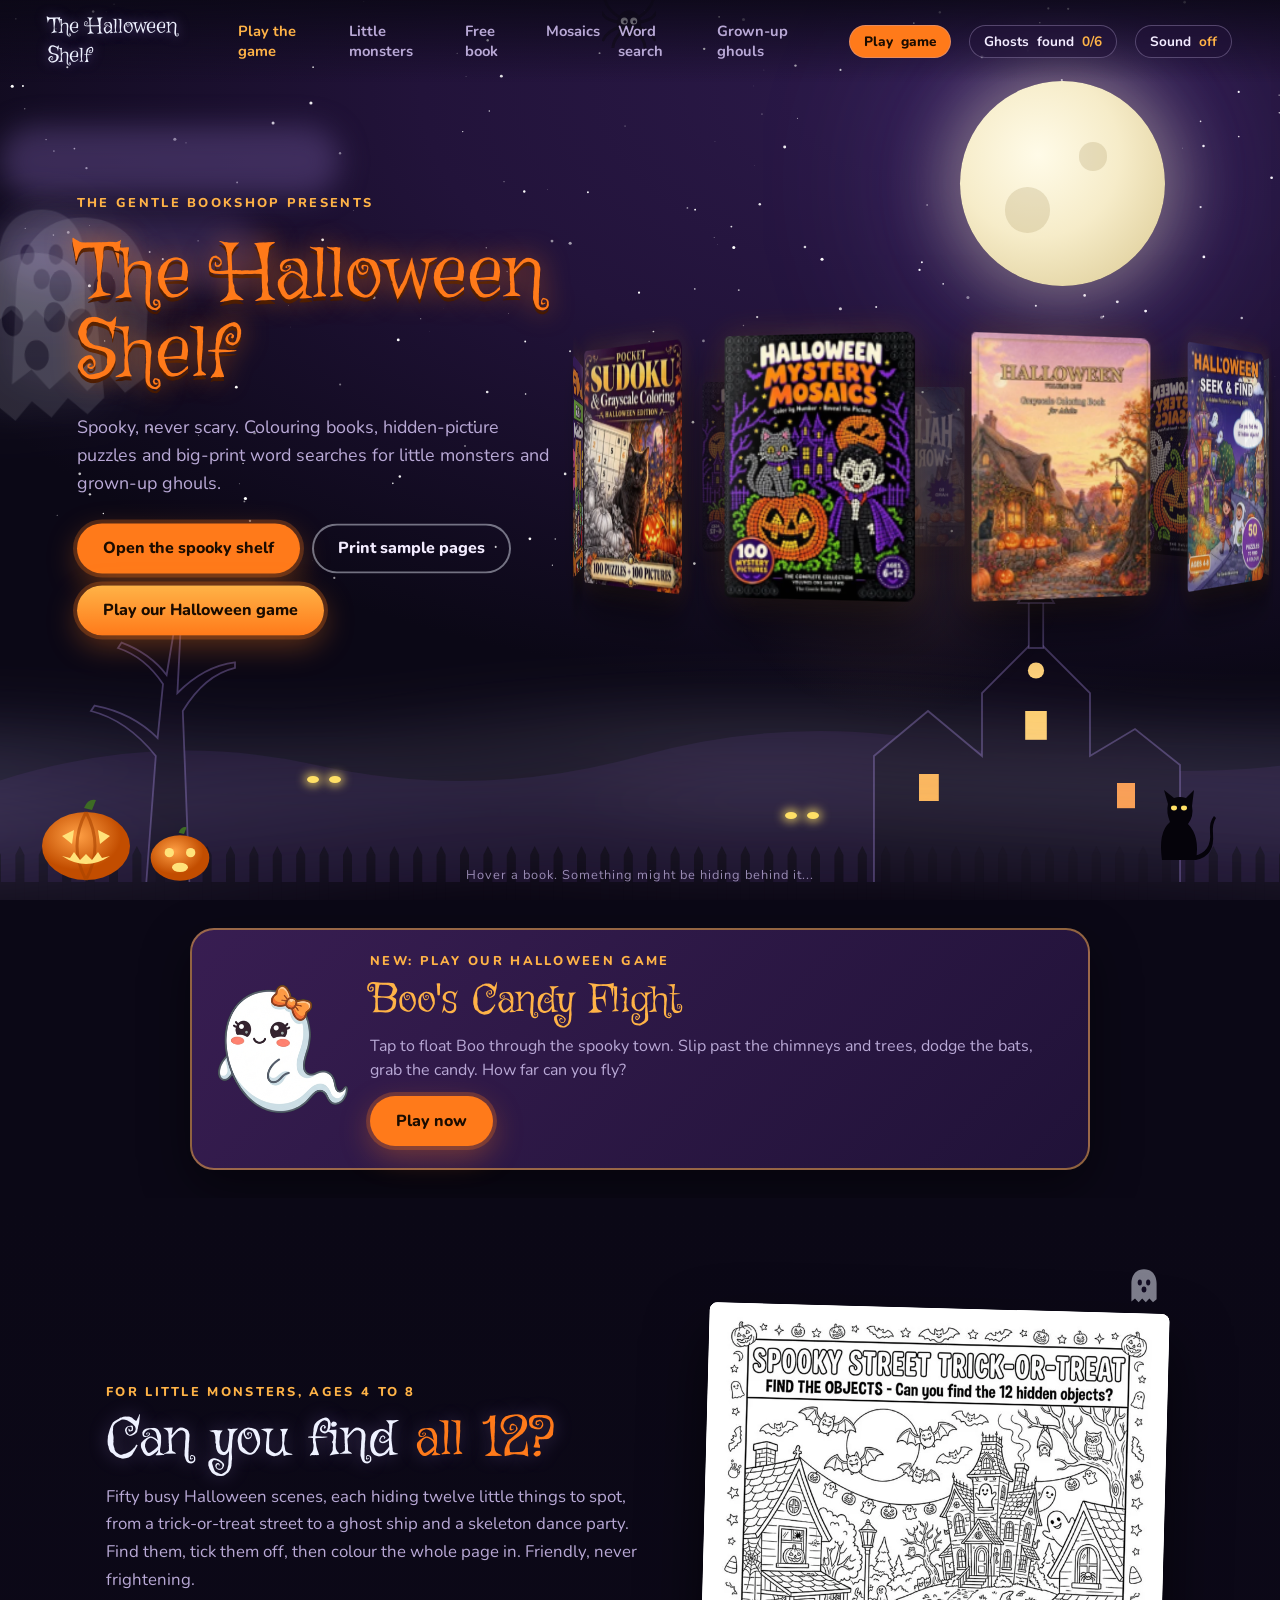
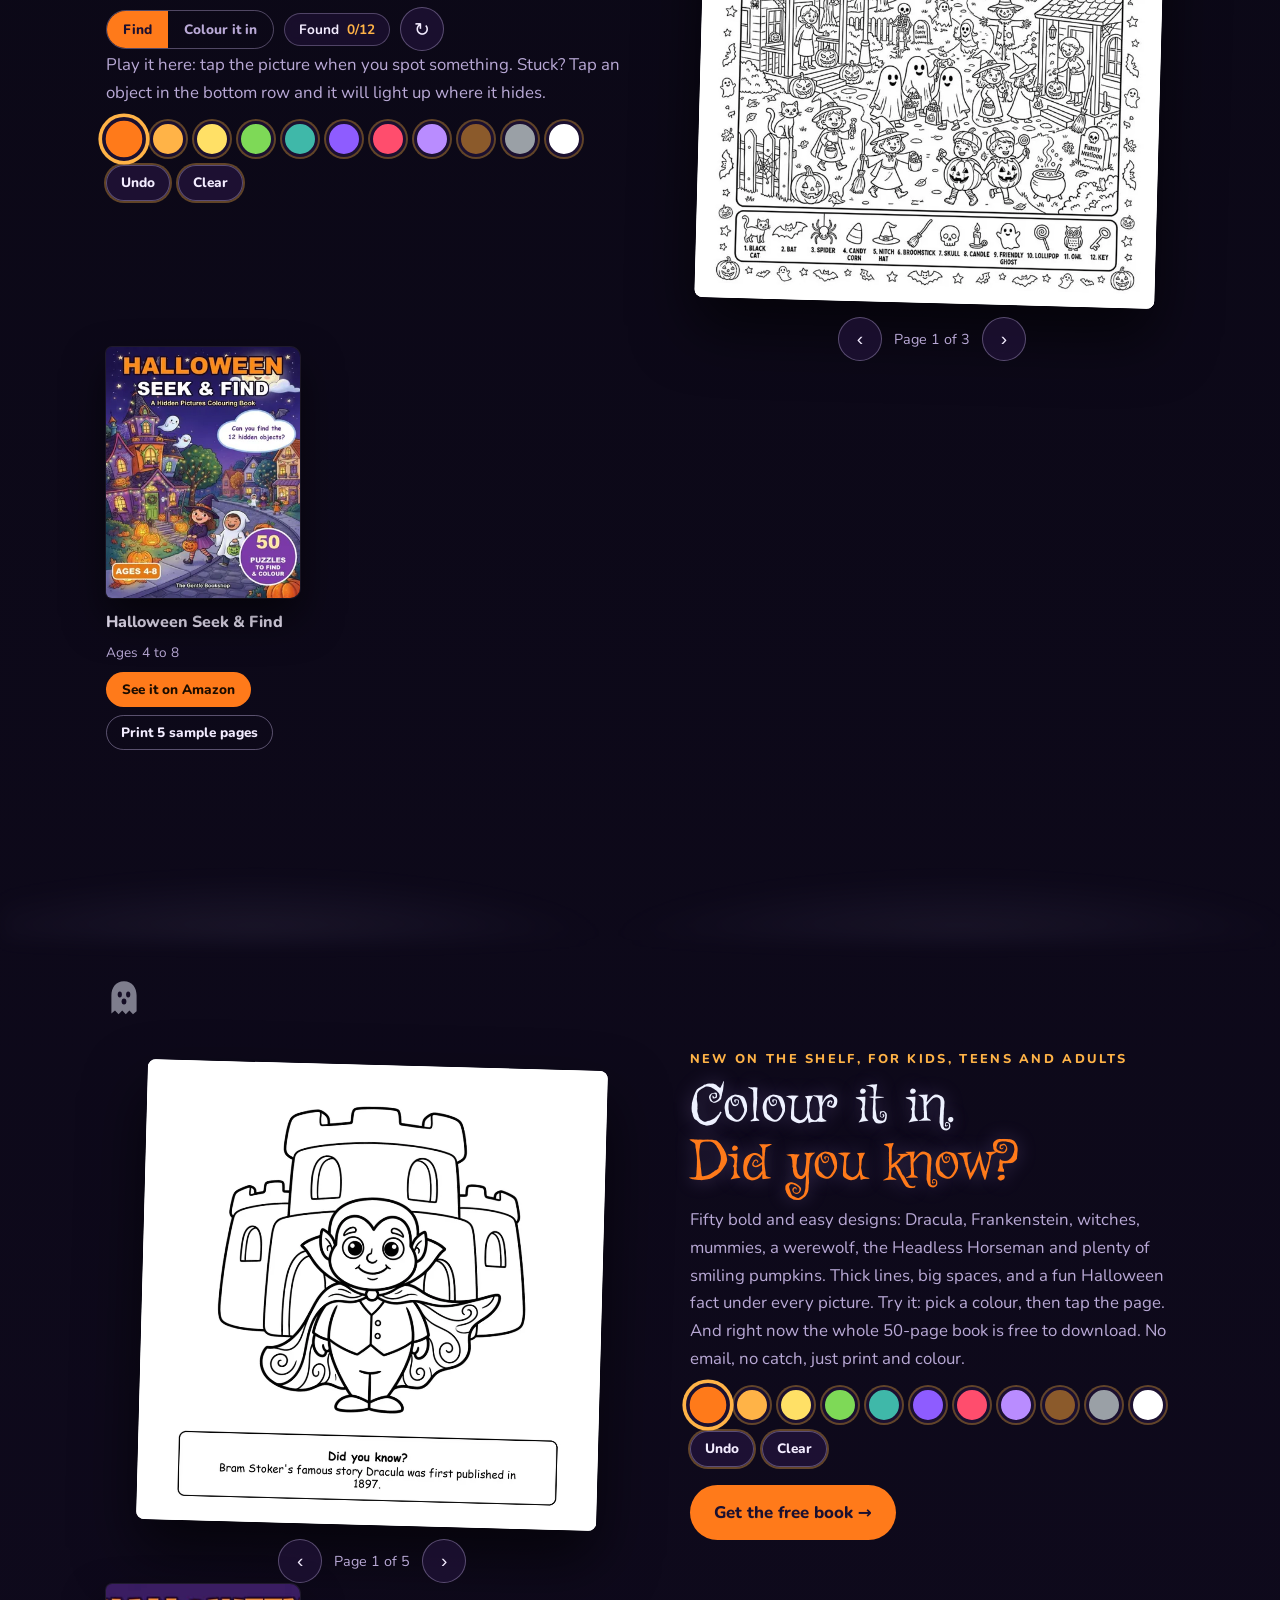
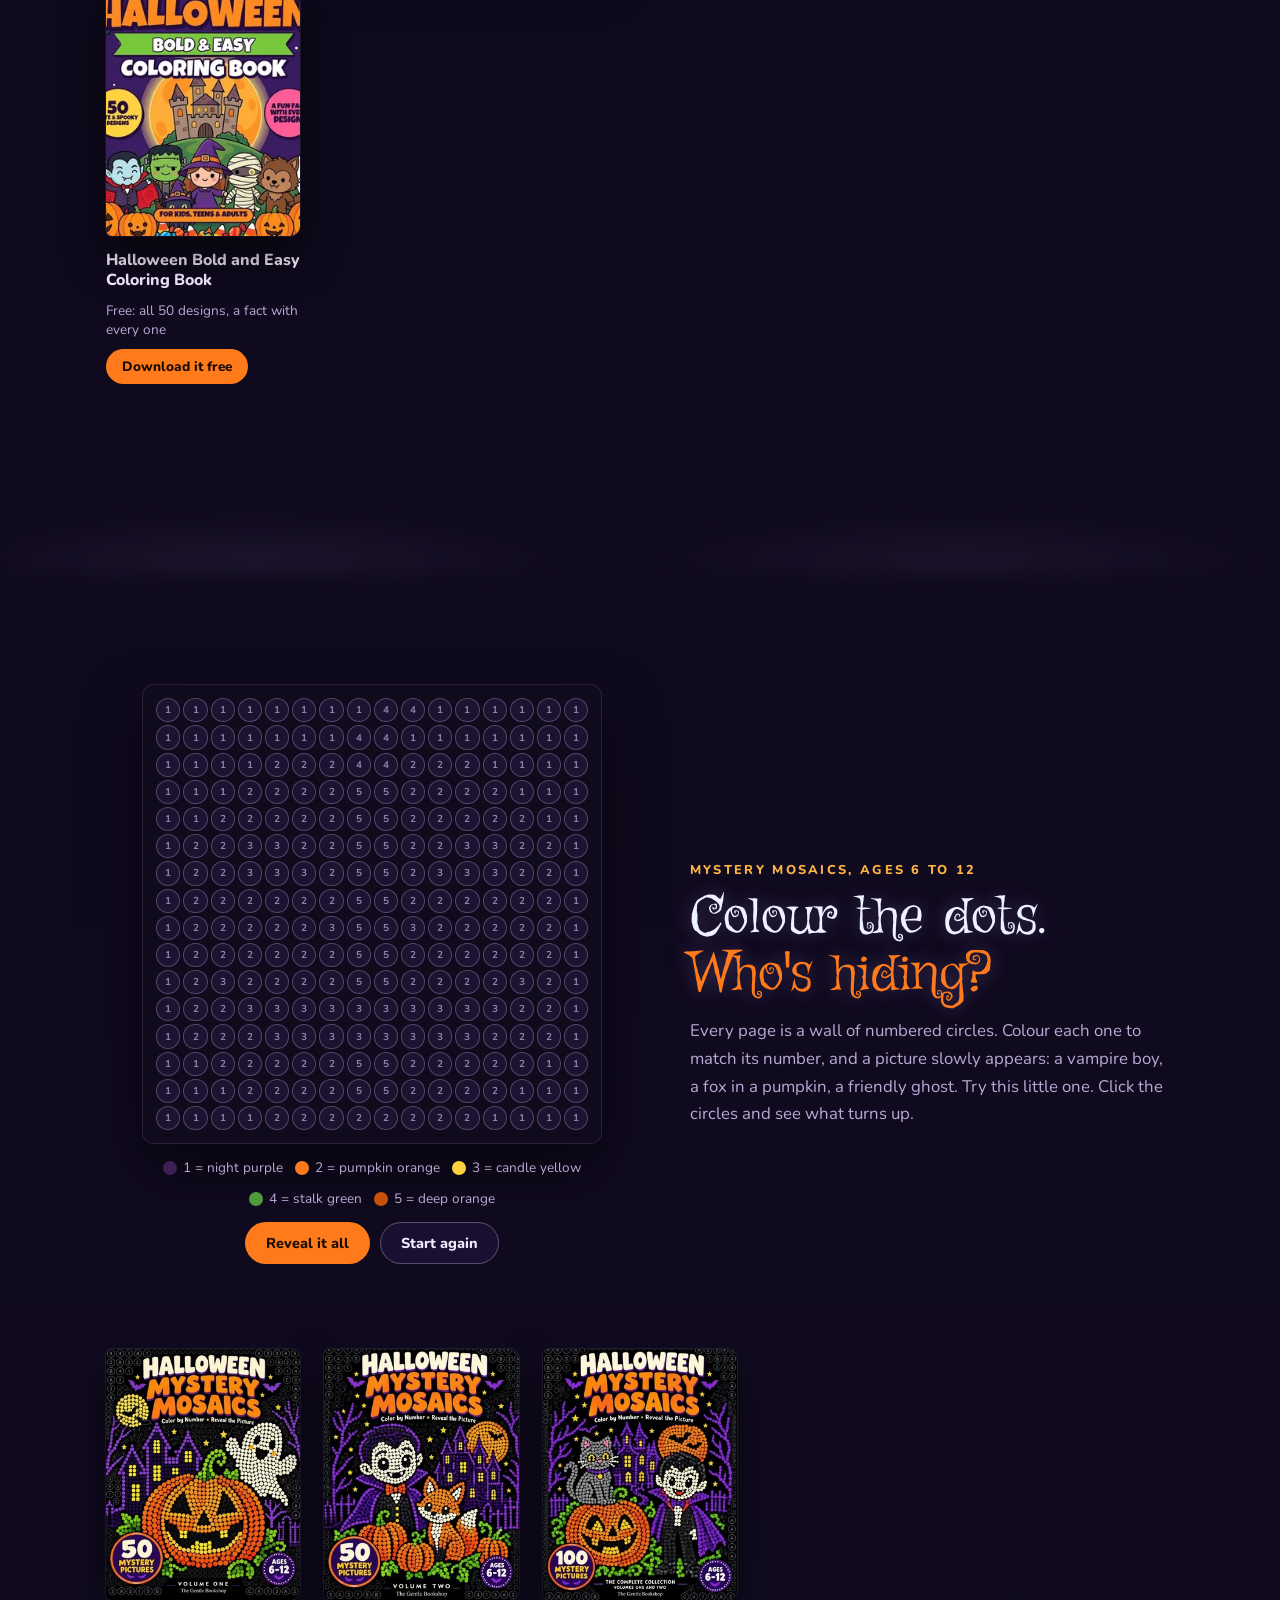
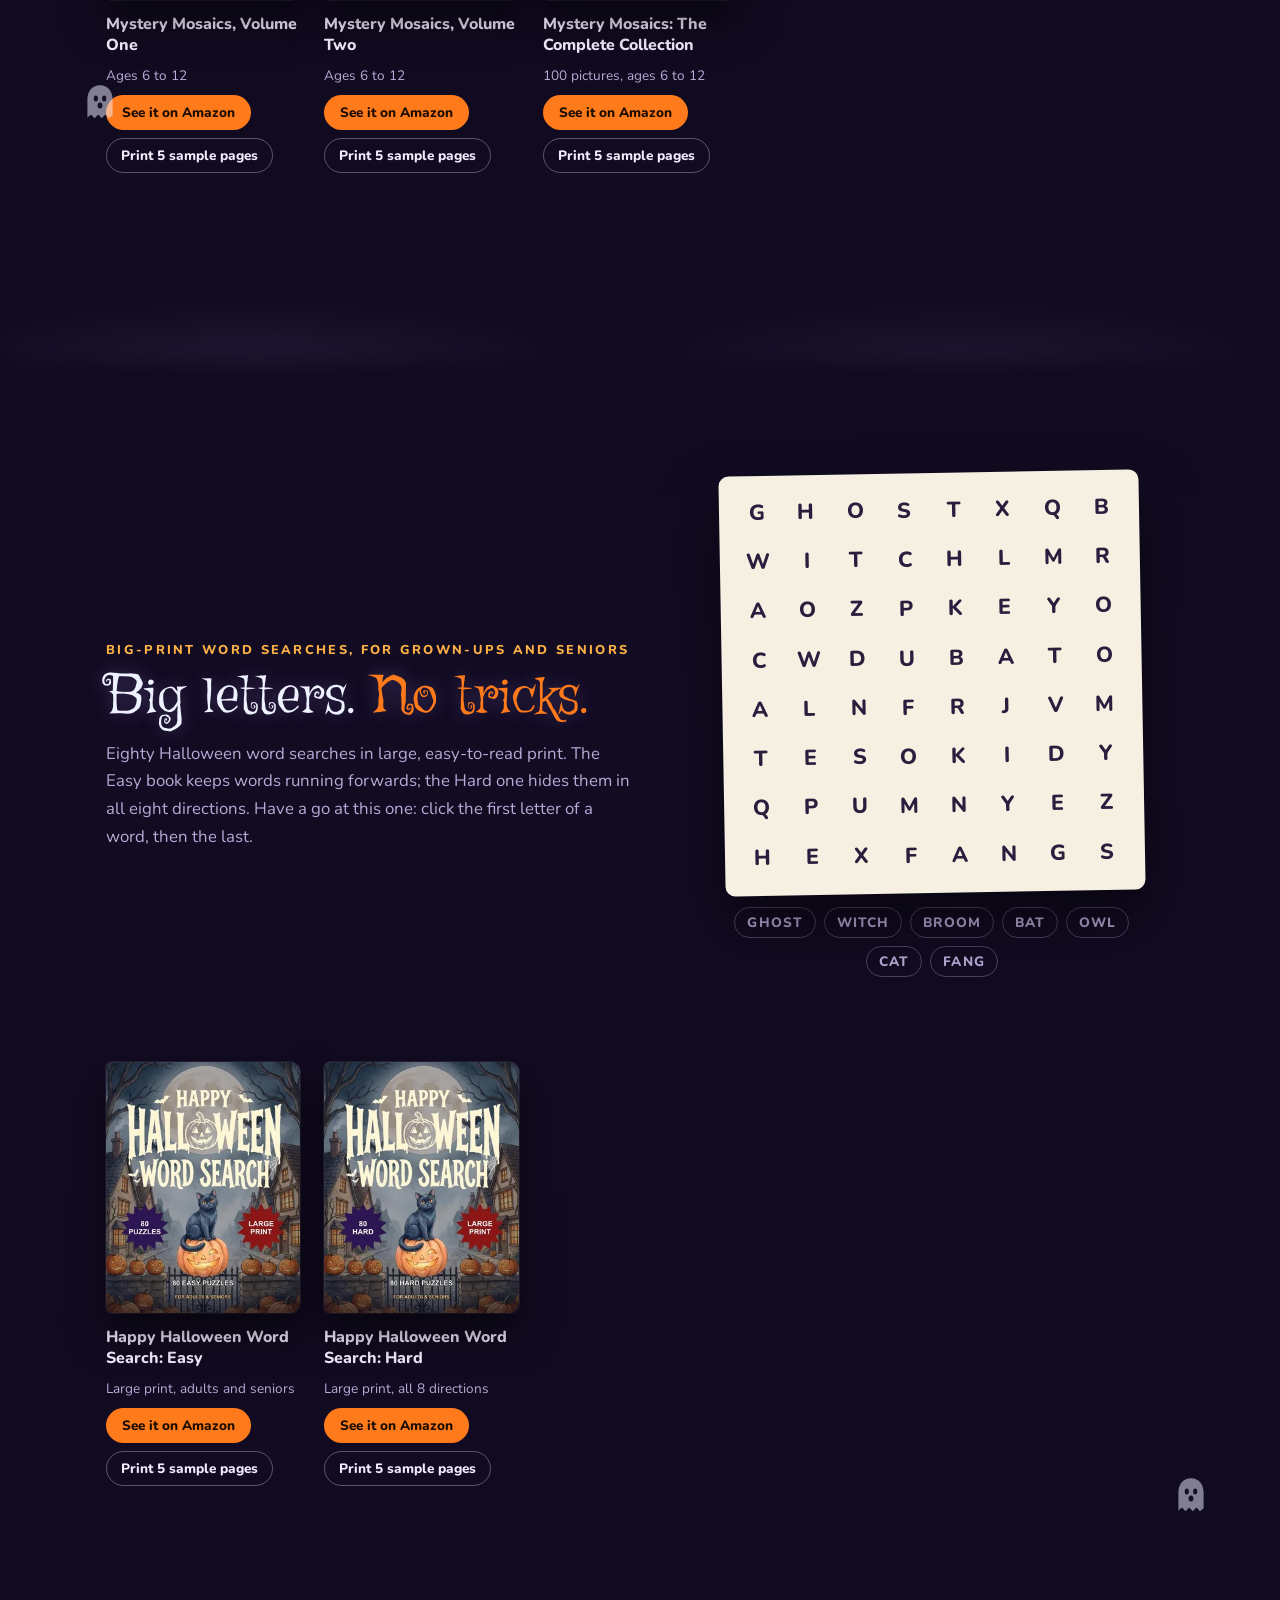
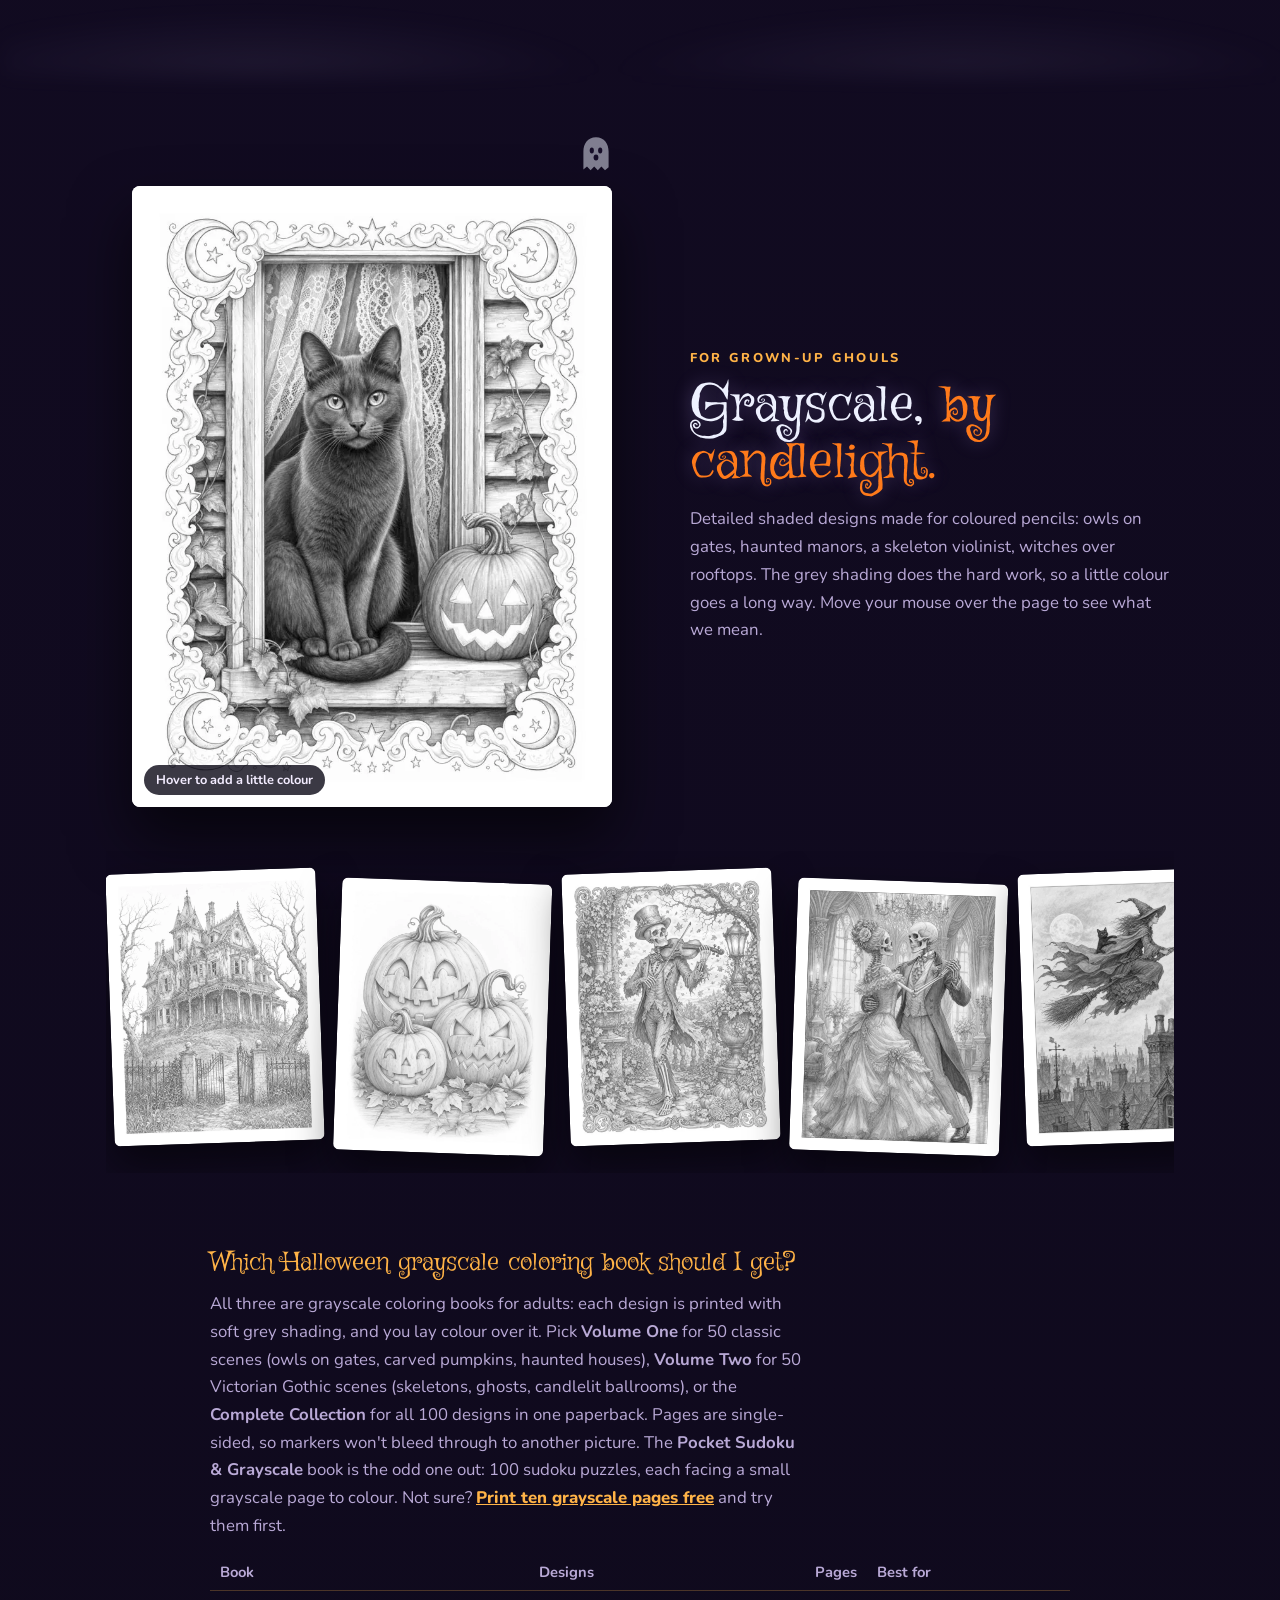
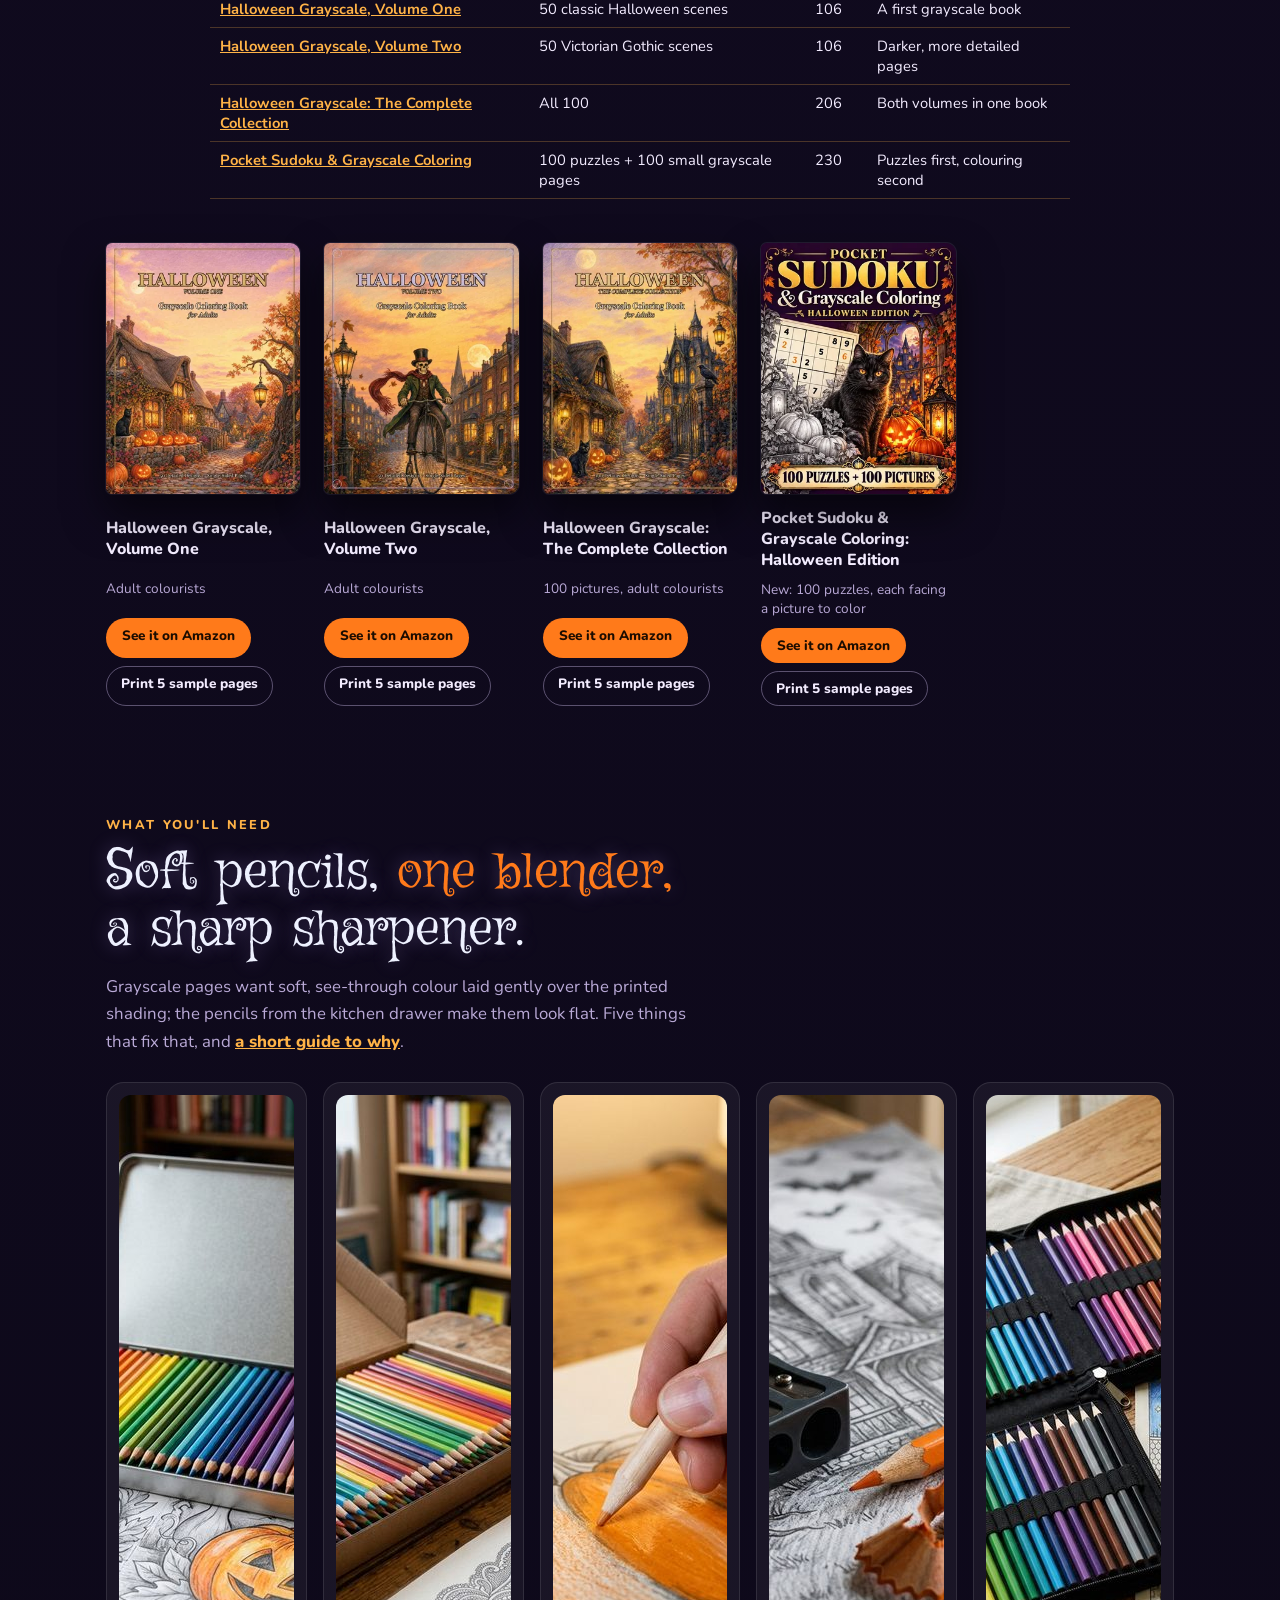
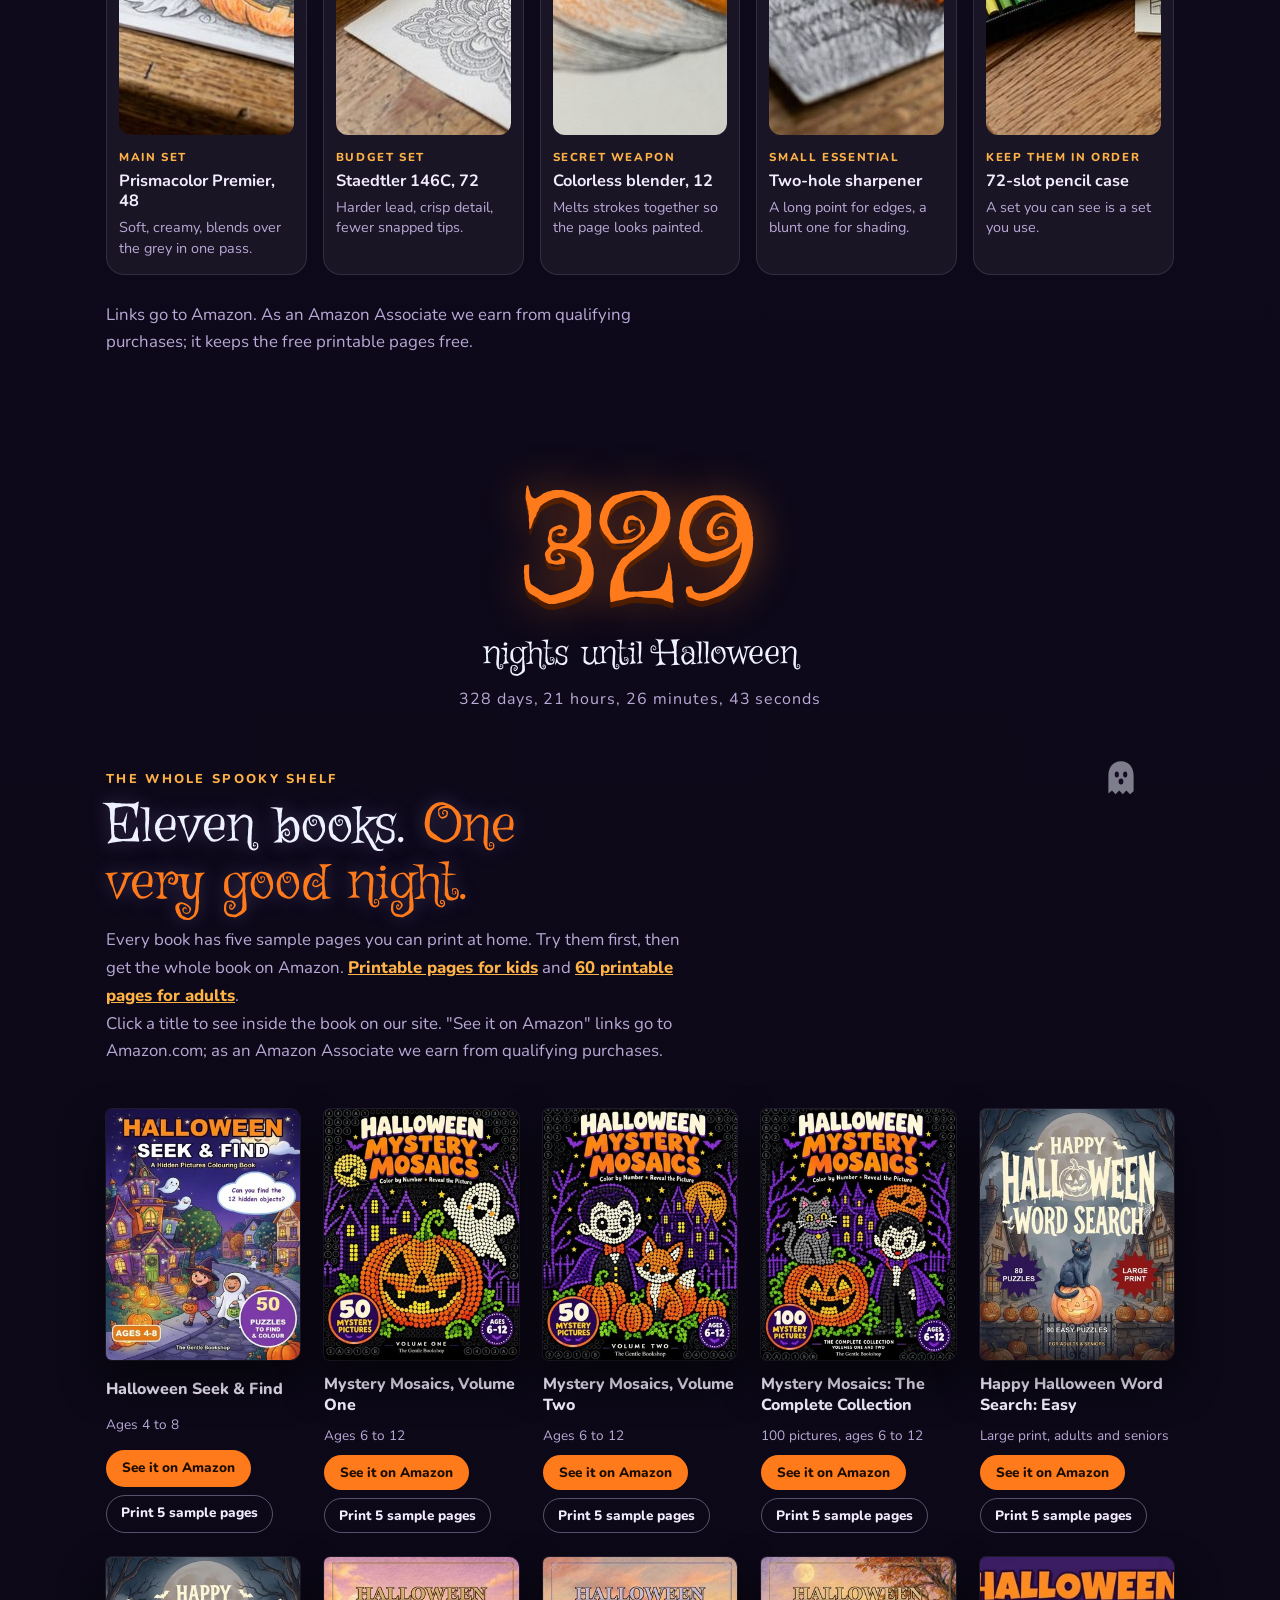
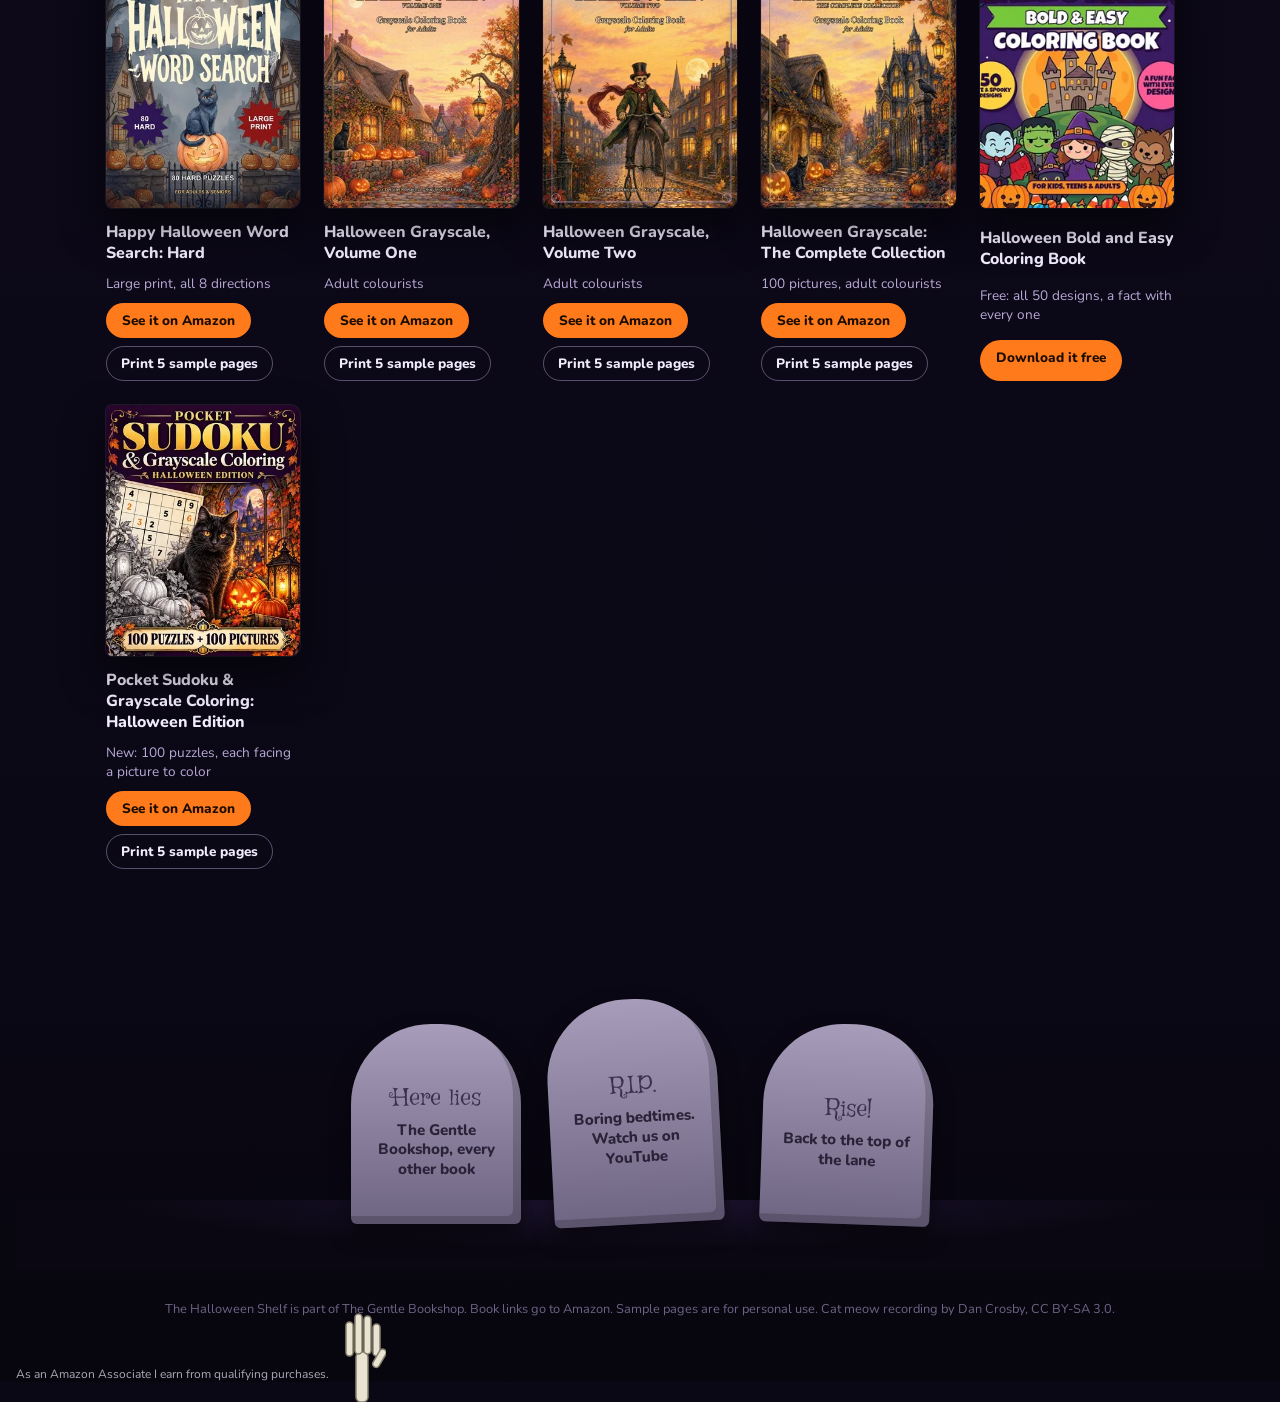
==== commit 32f2dc63: "60 free printable Halloween coloring pages for adults, one PDF each; kids page retitled - build_adul" ====
--- a/index.html
+++ b/index.html
@@ -397,7 +397,7 @@
 .cta-row .cta{margin:0 !important}
 .hero .copy h1{overflow-wrap:normal !important;word-break:normal !important;hyphens:none}
 </style>
-<!--ld--><script type="application/ld+json">{"@context":"https://schema.org","@graph":[{"@type":["CollectionPage","WebPage"],"@id":"https://ainjection.github.io/halloween-books/#webpage","url":"https://ainjection.github.io/halloween-books/","name":"Halloween Colouring, Seek and Find and Puzzle Books | The Gentle Bookshop","description":"Spooky, never scary. Halloween grayscale colouring books for adults, colour-by-number mosaics and seek-and-find for kids, and large-print word search for seniors.","inLanguage":"en-GB","isPartOf":{"@id":"https://ainjection.github.io/#site"},"breadcrumb":{"@id":"https://ainjection.github.io/halloween-books/#breadcrumb"},"mainEntity":{"@id":"https://ainjection.github.io/halloween-books/#shelf"},"primaryImageOfPage":{"@type":"ImageObject","url":"https://ainjection.github.io/halloween-books/og.jpg"},"dateModified":"2026-10-05"},{"@type":"BreadcrumbList","@id":"https://ainjection.github.io/halloween-books/#breadcrumb","itemListElement":[{"@type":"ListItem","position":1,"name":"The Gentle Bookshop","item":"https://ainjection.github.io/"},{"@type":"ListItem","position":2,"name":"The Halloween Shelf","item":"https://ainjection.github.io/halloween-books/"}]},{"@type":"Organization","@id":"https://ainjection.github.io/#org","name":"The Gentle Bookshop","url":"https://ainjection.github.io/","logo":{"@type":"ImageObject","url":"https://ainjection.github.io/gentle-bookshop/logo-512.png","width":512,"height":512},"sameAs":["https://www.youtube.com/@TheGentleBookshop","https://www.tiktok.com/@tgbookshop"]},{"@type":"ItemList","@id":"https://ainjection.github.io/halloween-books/#shelf","name":"The Halloween Shelf","numberOfItems":11,"itemListElement":[{"@type":"ListItem","position":1,"item":{"@type":"Book","@id":"https://ainjection.github.io/gentle-bookshop/books/halloween-seek-and-find.html#book","name":"Halloween Seek and Find: A Hidden Pictures Activity & Colouring Book for Kids Ages 4-8","url":"https://ainjection.github.io/gentle-bookshop/books/halloween-seek-and-find.html","image":"https://ainjection.github.io/halloween-books/covers/halloween-seek-and-find.jpg","bookFormat":"https://schema.org/Paperback","inLanguage":"en","typicalAgeRange":"4-8","author":{"@id":"https://ainjection.github.io/#org"},"publisher":{"@id":"https://ainjection.github.io/#org"},"numberOfPages":105,"sku":"B0H7JDLNMW"}},{"@type":"ListItem","position":2,"item":{"@type":"Book","@id":"https://ainjection.github.io/gentle-bookshop/books/halloween-mosaics-vol1.html#book","name":"Halloween Mystery Mosaics, Volume One: Color by Number for Kids Ages 6-12","url":"https://ainjection.github.io/gentle-bookshop/books/halloween-mosaics-vol1.html","image":"https://ainjection.github.io/halloween-books/covers/halloween-mosaics-vol1.jpg","bookFormat":"https://schema.org/Paperback","inLanguage":"en","typicalAgeRange":"6-12","author":{"@id":"https://ainjection.github.io/#org"},"publisher":{"@id":"https://ainjection.github.io/#org"},"numberOfPages":112,"sku":"B0HKDV7FFW"}},{"@type":"ListItem","position":3,"item":{"@type":"Book","@id":"https://ainjection.github.io/gentle-bookshop/books/halloween-mosaics-vol2.html#book","name":"Halloween Mystery Mosaics, Volume Two: Color by Number for Kids Ages 6-12","url":"https://ainjection.github.io/gentle-bookshop/books/halloween-mosaics-vol2.html","image":"https://ainjection.github.io/halloween-books/covers/halloween-mosaics-vol2.jpg","bookFormat":"https://schema.org/Paperback","inLanguage":"en","typicalAgeRange":"6-12","author":{"@id":"https://ainjection.github.io/#org"},"publisher":{"@id":"https://ainjection.github.io/#org"},"numberOfPages":112,"sku":"B0HKDD3VKC"}},{"@type":"ListItem","position":4,"item":{"@type":"Book","@id":"https://ainjection.github.io/gentle-bookshop/books/halloween-mosaics-complete.html#book","name":"Halloween Mystery Mosaics: The Complete Collection: Color by Number for Kids Ages 6-12","url":"https://ainjection.github.io/gentle-bookshop/books/halloween-mosaics-complete.html","image":"https://ainjection.github.io/halloween-books/covers/halloween-mosaics-complete.jpg","bookFormat":"https://schema.org/Paperback","inLanguage":"en","typicalAgeRange":"6-12","author":{"@id":"https://ainjection.github.io/#org"},"publisher":{"@id":"https://ainjection.github.io/#org"},"numberOfPages":218,"sku":"B0HKDCMRS1"}},{"@type":"ListItem","position":5,"item":{"@type":"Book","@id":"https://ainjection.github.io/gentle-bookshop/books/halloween-word-search-easy.html#book","name":"Happy Halloween Word Search: 80 Easy Large Print Puzzles for Adults and Seniors","url":"https://ainjection.github.io/gentle-bookshop/books/halloween-word-search-easy.html","image":"https://ainjection.github.io/halloween-books/covers/halloween-word-search-easy.jpg","bookFormat":"https://schema.org/Paperback","inLanguage":"en","typicalAgeRange":"18-","author":{"@id":"https://ainjection.github.io/#org"},"publisher":{"@id":"https://ainjection.github.io/#org"},"numberOfPages":103,"sku":"B0HG5NLN8R"}},{"@type":"ListItem","position":6,"item":{"@type":"Book","@id":"https://ainjection.github.io/gentle-bookshop/books/halloween-word-search-hard.html#book","name":"Happy Halloween Word Search: 80 Hard Large Print Puzzles for Adults and Seniors","url":"https://ainjection.github.io/gentle-bookshop/books/halloween-word-search-hard.html","image":"https://ainjection.github.io/halloween-books/covers/halloween-word-search-hard.jpg","bookFormat":"https://schema.org/Paperback","inLanguage":"en","typicalAgeRange":"18-","author":{"@id":"https://ainjection.github.io/#org"},"publisher":{"@id":"https://ainjection.github.io/#org"},"numberOfPages":103,"sku":"B0HHXQ9NFH"}},{"@type":"ListItem","position":7,"item":{"@type":"Book","@id":"https://ainjection.github.io/gentle-bookshop/books/halloween-grayscale-vol1.html#book","name":"Halloween Grayscale Coloring Book for Adults, Volume One: 50 Detailed Designs","url":"https://ainjection.github.io/gentle-bookshop/books/halloween-grayscale-vol1.html","image":"https://ainjection.github.io/halloween-books/covers/halloween-grayscale-vol1.jpg","bookFormat":"https://schema.org/Paperback","inLanguage":"en","typicalAgeRange":"18-","author":{"@id":"https://ainjection.github.io/#org"},"publisher":{"@id":"https://ainjection.github.io/#org"},"numberOfPages":106,"sku":"B0HGVBNKZS"}},{"@type":"ListItem","position":8,"item":{"@type":"Book","@id":"https://ainjection.github.io/gentle-bookshop/books/halloween-grayscale-vol2.html#book","name":"Halloween Grayscale Coloring Book for Adults, Volume Two: 50 Victorian Gothic Scenes","url":"https://ainjection.github.io/gentle-bookshop/books/halloween-grayscale-vol2.html","image":"https://ainjection.github.io/halloween-books/covers/halloween-grayscale-vol2.jpg","bookFormat":"https://schema.org/Paperback","inLanguage":"en","typicalAgeRange":"18-","author":{"@id":"https://ainjection.github.io/#org"},"publisher":{"@id":"https://ainjection.github.io/#org"},"numberOfPages":106,"sku":"B0HGVLK1VQ"}},{"@type":"ListItem","position":9,"item":{"@type":"Book","@id":"https://ainjection.github.io/gentle-bookshop/books/halloween-grayscale-complete.html#book","name":"Halloween Grayscale Coloring Book for Adults: The Complete Collection","url":"https://ainjection.github.io/gentle-bookshop/books/halloween-grayscale-complete.html","image":"https://ainjection.github.io/halloween-books/covers/halloween-grayscale-complete.jpg","bookFormat":"https://schema.org/Paperback","inLanguage":"en","typicalAgeRange":"18-","author":{"@id":"https://ainjection.github.io/#org"},"publisher":{"@id":"https://ainjection.github.io/#org"},"numberOfPages":206,"sku":"B0HGVDWKP4"}},{"@type":"ListItem","position":10,"item":{"@type":"Book","@id":"https://ainjection.github.io/halloween-books/free-halloween-coloring-book.html#book","name":"Halloween Bold and Easy Coloring Book","url":"https://ainjection.github.io/halloween-books/free-halloween-coloring-book.html","image":"https://ainjection.github.io/halloween-books/covers/halloween-bold-easy.jpg","bookFormat":"https://schema.org/EBook","inLanguage":"en","typicalAgeRange":"6-","author":{"@id":"https://ainjection.github.io/#org"},"publisher":{"@id":"https://ainjection.github.io/#org"}}},{"@type":"ListItem","position":11,"item":{"@type":"Book","@id":"https://ainjection.github.io/gentle-bookshop/books/halloween-pocket-sudoku.html#book","name":"Pocket Sudoku & Grayscale Coloring: Halloween Edition: 100 Sudoku Puzzles + 100 Grayscale Pages","url":"https://ainjection.github.io/gentle-bookshop/books/halloween-pocket-sudoku.html","image":"https://ainjection.github.io/halloween-books/covers/halloween-pocket-sudoku.jpg","bookFormat":"https://schema.org/Paperback","inLanguage":"en","typicalAgeRange":"18-","author":{"@id":"https://ainjection.github.io/#org"},"publisher":{"@id":"https://ainjection.github.io/#org"},"numberOfPages":230,"sku":"B0HL6G178R"}}]}]}</script><!--/ld-->
+<!--ld--><script type="application/ld+json">{"@context":"https://schema.org","@graph":[{"@type":["CollectionPage","WebPage"],"@id":"https://ainjection.github.io/halloween-books/#webpage","url":"https://ainjection.github.io/halloween-books/","name":"Halloween Colouring, Seek and Find and Puzzle Books | The Gentle Bookshop","description":"Spooky, never scary. Halloween grayscale colouring books for adults, colour-by-number mosaics and seek-and-find for kids, and large-print word search for seniors.","inLanguage":"en-GB","isPartOf":{"@id":"https://ainjection.github.io/#site"},"breadcrumb":{"@id":"https://ainjection.github.io/halloween-books/#breadcrumb"},"mainEntity":{"@id":"https://ainjection.github.io/halloween-books/#shelf"},"primaryImageOfPage":{"@type":"ImageObject","url":"https://ainjection.github.io/halloween-books/og.jpg"},"dateModified":"2026-10-05"},{"@type":"BreadcrumbList","@id":"https://ainjection.github.io/halloween-books/#breadcrumb","itemListElement":[{"@type":"ListItem","position":1,"name":"The Gentle Bookshop","item":"https://ainjection.github.io/"},{"@type":"ListItem","position":2,"name":"The Halloween Shelf","item":"https://ainjection.github.io/halloween-books/"}]},{"@type":"Organization","@id":"https://ainjection.github.io/#org","name":"The Gentle Bookshop","url":"https://ainjection.github.io/","logo":{"@type":"ImageObject","url":"https://ainjection.github.io/gentle-bookshop/logo-512.png","width":512,"height":512},"sameAs":["https://www.youtube.com/@TheGentleBookshop","https://www.tiktok.com/@tgbookshop","https://www.pinterest.com/digitalexpress77/"]},{"@type":"ItemList","@id":"https://ainjection.github.io/halloween-books/#shelf","name":"The Halloween Shelf","numberOfItems":11,"itemListElement":[{"@type":"ListItem","position":1,"item":{"@type":"Book","@id":"https://ainjection.github.io/gentle-bookshop/books/halloween-seek-and-find.html#book","name":"Halloween Seek and Find: A Hidden Pictures Activity & Colouring Book for Kids Ages 4-8","url":"https://ainjection.github.io/gentle-bookshop/books/halloween-seek-and-find.html","image":"https://ainjection.github.io/halloween-books/covers/halloween-seek-and-find.jpg","bookFormat":"https://schema.org/Paperback","inLanguage":"en","typicalAgeRange":"4-8","author":{"@id":"https://ainjection.github.io/#org"},"publisher":{"@id":"https://ainjection.github.io/#org"},"numberOfPages":105,"sku":"B0H7JDLNMW"}},{"@type":"ListItem","position":2,"item":{"@type":"Book","@id":"https://ainjection.github.io/gentle-bookshop/books/halloween-mosaics-vol1.html#book","name":"Halloween Mystery Mosaics, Volume One: Color by Number for Kids Ages 6-12","url":"https://ainjection.github.io/gentle-bookshop/books/halloween-mosaics-vol1.html","image":"https://ainjection.github.io/halloween-books/covers/halloween-mosaics-vol1.jpg","bookFormat":"https://schema.org/Paperback","inLanguage":"en","typicalAgeRange":"6-12","author":{"@id":"https://ainjection.github.io/#org"},"publisher":{"@id":"https://ainjection.github.io/#org"},"numberOfPages":112,"sku":"B0HKDV7FFW"}},{"@type":"ListItem","position":3,"item":{"@type":"Book","@id":"https://ainjection.github.io/gentle-bookshop/books/halloween-mosaics-vol2.html#book","name":"Halloween Mystery Mosaics, Volume Two: Color by Number for Kids Ages 6-12","url":"https://ainjection.github.io/gentle-bookshop/books/halloween-mosaics-vol2.html","image":"https://ainjection.github.io/halloween-books/covers/halloween-mosaics-vol2.jpg","bookFormat":"https://schema.org/Paperback","inLanguage":"en","typicalAgeRange":"6-12","author":{"@id":"https://ainjection.github.io/#org"},"publisher":{"@id":"https://ainjection.github.io/#org"},"numberOfPages":112,"sku":"B0HKDD3VKC"}},{"@type":"ListItem","position":4,"item":{"@type":"Book","@id":"https://ainjection.github.io/gentle-bookshop/books/halloween-mosaics-complete.html#book","name":"Halloween Mystery Mosaics: The Complete Collection: Color by Number for Kids Ages 6-12","url":"https://ainjection.github.io/gentle-bookshop/books/halloween-mosaics-complete.html","image":"https://ainjection.github.io/halloween-books/covers/halloween-mosaics-complete.jpg","bookFormat":"https://schema.org/Paperback","inLanguage":"en","typicalAgeRange":"6-12","author":{"@id":"https://ainjection.github.io/#org"},"publisher":{"@id":"https://ainjection.github.io/#org"},"numberOfPages":218,"sku":"B0HKDCMRS1"}},{"@type":"ListItem","position":5,"item":{"@type":"Book","@id":"https://ainjection.github.io/gentle-bookshop/books/halloween-word-search-easy.html#book","name":"Happy Halloween Word Search: 80 Easy Large Print Puzzles for Adults and Seniors","url":"https://ainjection.github.io/gentle-bookshop/books/halloween-word-search-easy.html","image":"https://ainjection.github.io/halloween-books/covers/halloween-word-search-easy.jpg","bookFormat":"https://schema.org/Paperback","inLanguage":"en","typicalAgeRange":"18-","author":{"@id":"https://ainjection.github.io/#org"},"publisher":{"@id":"https://ainjection.github.io/#org"},"numberOfPages":103,"sku":"B0HG5NLN8R"}},{"@type":"ListItem","position":6,"item":{"@type":"Book","@id":"https://ainjection.github.io/gentle-bookshop/books/halloween-word-search-hard.html#book","name":"Happy Halloween Word Search: 80 Hard Large Print Puzzles for Adults and Seniors","url":"https://ainjection.github.io/gentle-bookshop/books/halloween-word-search-hard.html","image":"https://ainjection.github.io/halloween-books/covers/halloween-word-search-hard.jpg","bookFormat":"https://schema.org/Paperback","inLanguage":"en","typicalAgeRange":"18-","author":{"@id":"https://ainjection.github.io/#org"},"publisher":{"@id":"https://ainjection.github.io/#org"},"numberOfPages":103,"sku":"B0HHXQ9NFH"}},{"@type":"ListItem","position":7,"item":{"@type":"Book","@id":"https://ainjection.github.io/gentle-bookshop/books/halloween-grayscale-vol1.html#book","name":"Halloween Grayscale Coloring Book for Adults, Volume One: 50 Detailed Designs","url":"https://ainjection.github.io/gentle-bookshop/books/halloween-grayscale-vol1.html","image":"https://ainjection.github.io/halloween-books/covers/halloween-grayscale-vol1.jpg","bookFormat":"https://schema.org/Paperback","inLanguage":"en","typicalAgeRange":"18-","author":{"@id":"https://ainjection.github.io/#org"},"publisher":{"@id":"https://ainjection.github.io/#org"},"numberOfPages":106,"sku":"B0HGVBNKZS"}},{"@type":"ListItem","position":8,"item":{"@type":"Book","@id":"https://ainjection.github.io/gentle-bookshop/books/halloween-grayscale-vol2.html#book","name":"Halloween Grayscale Coloring Book for Adults, Volume Two: 50 Victorian Gothic Scenes","url":"https://ainjection.github.io/gentle-bookshop/books/halloween-grayscale-vol2.html","image":"https://ainjection.github.io/halloween-books/covers/halloween-grayscale-vol2.jpg","bookFormat":"https://schema.org/Paperback","inLanguage":"en","typicalAgeRange":"18-","author":{"@id":"https://ainjection.github.io/#org"},"publisher":{"@id":"https://ainjection.github.io/#org"},"numberOfPages":106,"sku":"B0HGVLK1VQ"}},{"@type":"ListItem","position":9,"item":{"@type":"Book","@id":"https://ainjection.github.io/gentle-bookshop/books/halloween-grayscale-complete.html#book","name":"Halloween Grayscale Coloring Book for Adults: The Complete Collection","url":"https://ainjection.github.io/gentle-bookshop/books/halloween-grayscale-complete.html","image":"https://ainjection.github.io/halloween-books/covers/halloween-grayscale-complete.jpg","bookFormat":"https://schema.org/Paperback","inLanguage":"en","typicalAgeRange":"18-","author":{"@id":"https://ainjection.github.io/#org"},"publisher":{"@id":"https://ainjection.github.io/#org"},"numberOfPages":206,"sku":"B0HGVDWKP4"}},{"@type":"ListItem","position":10,"item":{"@type":"Book","@id":"https://ainjection.github.io/halloween-books/free-halloween-coloring-book.html#book","name":"Halloween Bold and Easy Coloring Book","url":"https://ainjection.github.io/halloween-books/free-halloween-coloring-book.html","image":"https://ainjection.github.io/halloween-books/covers/halloween-bold-easy.jpg","bookFormat":"https://schema.org/EBook","inLanguage":"en","typicalAgeRange":"6-","author":{"@id":"https://ainjection.github.io/#org"},"publisher":{"@id":"https://ainjection.github.io/#org"}}},{"@type":"ListItem","position":11,"item":{"@type":"Book","@id":"https://ainjection.github.io/gentle-bookshop/books/halloween-pocket-sudoku.html#book","name":"Pocket Sudoku & Grayscale Coloring: Halloween Edition: 100 Sudoku Puzzles + 100 Grayscale Pages","url":"https://ainjection.github.io/gentle-bookshop/books/halloween-pocket-sudoku.html","image":"https://ainjection.github.io/halloween-books/covers/halloween-pocket-sudoku.jpg","bookFormat":"https://schema.org/Paperback","inLanguage":"en","typicalAgeRange":"18-","author":{"@id":"https://ainjection.github.io/#org"},"publisher":{"@id":"https://ainjection.github.io/#org"},"numberOfPages":230,"sku":"B0HL6G178R"}}]}]}</script><!--/ld-->
 </head>
 <body>
 
@@ -696,7 +696,7 @@
     </div>
     <div class="chapter-head answer">
       <h3>Which Halloween grayscale coloring book should I get?</h3>
-      <p>All three are grayscale coloring books for adults: each design is printed with soft grey shading, and you lay colour over it. Pick <strong>Volume One</strong> for 50 classic scenes (owls on gates, carved pumpkins, haunted houses), <strong>Volume Two</strong> for 50 Victorian Gothic scenes (skeletons, ghosts, candlelit ballrooms), or the <strong>Complete Collection</strong> for all 100 designs in one paperback. Pages are single-sided, so markers won't bleed through to another picture. The <strong>Pocket Sudoku &amp; Grayscale</strong> book is the odd one out: 100 sudoku puzzles, each facing a small grayscale page to colour.</p>
+      <p>All three are grayscale coloring books for adults: each design is printed with soft grey shading, and you lay colour over it. Pick <strong>Volume One</strong> for 50 classic scenes (owls on gates, carved pumpkins, haunted houses), <strong>Volume Two</strong> for 50 Victorian Gothic scenes (skeletons, ghosts, candlelit ballrooms), or the <strong>Complete Collection</strong> for all 100 designs in one paperback. Pages are single-sided, so markers won't bleed through to another picture. The <strong>Pocket Sudoku &amp; Grayscale</strong> book is the odd one out: 100 sudoku puzzles, each facing a small grayscale page to colour. Not sure? <a href="halloween-coloring-pages-for-adults.html" style="color:var(--glow);font-weight:800">Print ten grayscale pages free</a> and try them first.</p>
       <table class="cmp">
         <thead><tr><th>Book</th><th>Designs</th><th>Pages</th><th>Best for</th></tr></thead>
         <tbody>
@@ -735,7 +735,7 @@
     <div class="ticks" id="ticks"></div>
   </section>
   <section class="chapter" style="padding-top:20px">
-    <div class="chapter-head"><div class="kicker">The whole spooky shelf</div><h2>Eleven books. <em>One very good night.</em></h2><p>Every book has five sample pages you can print at home. Try them first, then get the whole book on Amazon. <a href="halloween-coloring-pages-printable.html" style="color:var(--glow);font-weight:800">See all the printable Halloween pages in one place</a>.</p>
+    <div class="chapter-head"><div class="kicker">The whole spooky shelf</div><h2>Eleven books. <em>One very good night.</em></h2><p>Every book has five sample pages you can print at home. Try them first, then get the whole book on Amazon. <a href="halloween-coloring-pages-printable.html" style="color:var(--glow);font-weight:800">Printable pages for kids</a> and <a href="halloween-coloring-pages-for-adults.html" style="color:var(--glow);font-weight:800">60 printable pages for adults</a>.</p>
     <p class="kitnote">Click a title to see inside the book on our site. "See it on Amazon" links go to Amazon.com; as an Amazon Associate we earn from qualifying purchases.</p></div>
     <div class="shelf" data-books="all"><!--static--><div class="card"><div class="cw"><div class="pk"><svg viewBox="0 0 100 120" width="100%"><path d="M50 4 C22 4 8 26 8 52 V112 L20 102 L32 114 L44 102 L56 114 L68 102 L80 114 L92 104 V52 C92 26 78 4 50 4Z" fill="#eef1ff"/><ellipse cx="36" cy="48" rx="7" ry="10" fill="#1b1030"/><ellipse cx="64" cy="48" rx="7" ry="10" fill="#1b1030"/><ellipse cx="50" cy="72" rx="8" ry="10" fill="#1b1030"/></svg></div><a href="https://ainjection.github.io/gentle-bookshop/books/halloween-seek-and-find.html" tabindex="-1" aria-hidden="true"><div class="tilt"><img src="covers/halloween-seek-and-find.webp" width="320" height="414" alt="Halloween Seek & Find book cover" loading="lazy"></div></a></div><h3><a href="https://ainjection.github.io/gentle-bookshop/books/halloween-seek-and-find.html">Halloween Seek & Find</a></h3><span class="who">Ages 4 to 8</span><div class="acts"><a class="buy" href="https://www.amazon.com/dp/B0H7JDLNMW?tag=gentlebooksho-20" target="_blank" rel="noopener sponsored">See it on Amazon</a><a class="dl" href="pages/halloween-seek-and-find-sample-pages.pdf" download>Print 5 sample pages</a></div></div><div class="card"><div class="cw"><div class="pk"><svg viewBox="0 0 100 120" width="100%"><path d="M50 4 C22 4 8 26 8 52 V112 L20 102 L32 114 L44 102 L56 114 L68 102 L80 114 L92 104 V52 C92 26 78 4 50 4Z" fill="#eef1ff"/><ellipse cx="36" cy="48" rx="7" ry="10" fill="#1b1030"/><ellipse cx="64" cy="48" rx="7" ry="10" fill="#1b1030"/><ellipse cx="50" cy="72" rx="8" ry="10" fill="#1b1030"/></svg></div><a href="https://ainjection.github.io/gentle-bookshop/books/halloween-mosaics-vol1.html" tabindex="-1" aria-hidden="true"><div class="tilt"><img src="covers/halloween-mosaics-vol1.webp" width="320" height="412" alt="Mystery Mosaics, Volume One book cover" loading="lazy"></div></a></div><h3><a href="https://ainjection.github.io/gentle-bookshop/books/halloween-mosaics-vol1.html">Mystery Mosaics, Volume One</a></h3><span class="who">Ages 6 to 12</span><div class="acts"><a class="buy" href="https://www.amazon.com/dp/B0HKDV7FFW?tag=gentlebooksho-20" target="_blank" rel="noopener sponsored">See it on Amazon</a><a class="dl" href="pages/halloween-mosaics-vol1-sample-pages.pdf" download>Print 5 sample pages</a></div></div><div class="card"><div class="cw"><div class="pk"><svg viewBox="0 0 100 120" width="100%"><path d="M50 4 C22 4 8 26 8 52 V112 L20 102 L32 114 L44 102 L56 114 L68 102 L80 114 L92 104 V52 C92 26 78 4 50 4Z" fill="#eef1ff"/><ellipse cx="36" cy="48" rx="7" ry="10" fill="#1b1030"/><ellipse cx="64" cy="48" rx="7" ry="10" fill="#1b1030"/><ellipse cx="50" cy="72" rx="8" ry="10" fill="#1b1030"/></svg></div><a href="https://ainjection.github.io/gentle-bookshop/books/halloween-mosaics-vol2.html" tabindex="-1" aria-hidden="true"><div class="tilt"><img src="covers/halloween-mosaics-vol2.webp" width="320" height="426" alt="Mystery Mosaics, Volume Two book cover" loading="lazy"></div></a></div><h3><a href="https://ainjection.github.io/gentle-bookshop/books/halloween-mosaics-vol2.html">Mystery Mosaics, Volume Two</a></h3><span class="who">Ages 6 to 12</span><div class="acts"><a class="buy" href="https://www.amazon.com/dp/B0HKDD3VKC?tag=gentlebooksho-20" target="_blank" rel="noopener sponsored">See it on Amazon</a><a class="dl" href="pages/halloween-mosaics-vol2-sample-pages.pdf" download>Print 5 sample pages</a></div></div><div class="card"><div class="cw"><div class="pk"><svg viewBox="0 0 100 120" width="100%"><path d="M50 4 C22 4 8 26 8 52 V112 L20 102 L32 114 L44 102 L56 114 L68 102 L80 114 L92 104 V52 C92 26 78 4 50 4Z" fill="#eef1ff"/><ellipse cx="36" cy="48" rx="7" ry="10" fill="#1b1030"/><ellipse cx="64" cy="48" rx="7" ry="10" fill="#1b1030"/><ellipse cx="50" cy="72" rx="8" ry="10" fill="#1b1030"/></svg></div><a href="https://ainjection.github.io/gentle-bookshop/books/halloween-mosaics-complete.html" tabindex="-1" aria-hidden="true"><div class="tilt"><img src="covers/halloween-mosaics-complete.webp" width="320" height="426" alt="Mystery Mosaics: The Complete Collection book cover" loading="lazy"></div></a></div><h3><a href="https://ainjection.github.io/gentle-bookshop/books/halloween-mosaics-complete.html">Mystery Mosaics: The Complete Collection</a></h3><span class="who">100 pictures, ages 6 to 12</span><div class="acts"><a class="buy" href="https://www.amazon.com/dp/B0HKDCMRS1?tag=gentlebooksho-20" target="_blank" rel="noopener sponsored">See it on Amazon</a><a class="dl" href="pages/halloween-mosaics-complete-sample-pages.pdf" download>Print 5 sample pages</a></div></div><div class="card"><div class="cw"><div class="pk"><svg viewBox="0 0 100 120" width="100%"><path d="M50 4 C22 4 8 26 8 52 V112 L20 102 L32 114 L44 102 L56 114 L68 102 L80 114 L92 104 V52 C92 26 78 4 50 4Z" fill="#eef1ff"/><ellipse cx="36" cy="48" rx="7" ry="10" fill="#1b1030"/><ellipse cx="64" cy="48" rx="7" ry="10" fill="#1b1030"/><ellipse cx="50" cy="72" rx="8" ry="10" fill="#1b1030"/></svg></div><a href="https://ainjection.github.io/gentle-bookshop/books/halloween-word-search-easy.html" tabindex="-1" aria-hidden="true"><div class="tilt"><img src="covers/halloween-word-search-easy.webp" width="320" height="414" alt="Happy Halloween Word Search: Easy book cover" loading="lazy"></div></a></div><h3><a href="https://ainjection.github.io/gentle-bookshop/books/halloween-word-search-easy.html">Happy Halloween Word Search: Easy</a></h3><span class="who">Large print, adults and seniors</span><div class="acts"><a class="buy" href="https://www.amazon.com/dp/B0HG5NLN8R?tag=gentlebooksho-20" target="_blank" rel="noopener sponsored">See it on Amazon</a><a class="dl" href="pages/halloween-word-search-easy-sample-pages.pdf" download>Print 5 sample pages</a></div></div><div class="card"><div class="cw"><div class="pk"><svg viewBox="0 0 100 120" width="100%"><path d="M50 4 C22 4 8 26 8 52 V112 L20 102 L32 114 L44 102 L56 114 L68 102 L80 114 L92 104 V52 C92 26 78 4 50 4Z" fill="#eef1ff"/><ellipse cx="36" cy="48" rx="7" ry="10" fill="#1b1030"/><ellipse cx="64" cy="48" rx="7" ry="10" fill="#1b1030"/><ellipse cx="50" cy="72" rx="8" ry="10" fill="#1b1030"/></svg></div><a href="https://ainjection.github.io/gentle-bookshop/books/halloween-word-search-hard.html" tabindex="-1" aria-hidden="true"><div class="tilt"><img src="covers/halloween-word-search-hard.webp" width="320" height="414" alt="Happy Halloween Word Search: Hard book cover" loading="lazy"></div></a></div><h3><a href="https://ainjection.github.io/gentle-bookshop/books/halloween-word-search-hard.html">Happy Halloween Word Search: Hard</a></h3><span class="who">Large print, all 8 directions</span><div class="acts"><a class="buy" href="https://www.amazon.com/dp/B0HHXQ9NFH?tag=gentlebooksho-20" target="_blank" rel="noopener sponsored">See it on Amazon</a><a class="dl" href="pages/halloween-word-search-hard-sample-pages.pdf" download>Print 5 sample pages</a></div></div><div class="card"><div class="cw"><div class="pk"><svg viewBox="0 0 100 120" width="100%"><path d="M50 4 C22 4 8 26 8 52 V112 L20 102 L32 114 L44 102 L56 114 L68 102 L80 114 L92 104 V52 C92 26 78 4 50 4Z" fill="#eef1ff"/><ellipse cx="36" cy="48" rx="7" ry="10" fill="#1b1030"/><ellipse cx="64" cy="48" rx="7" ry="10" fill="#1b1030"/><ellipse cx="50" cy="72" rx="8" ry="10" fill="#1b1030"/></svg></div><a href="https://ainjection.github.io/gentle-bookshop/books/halloween-grayscale-vol1.html" tabindex="-1" aria-hidden="true"><div class="tilt"><img src="covers/halloween-grayscale-vol1.webp" width="320" height="414" alt="Halloween Grayscale, Volume One book cover" loading="lazy"></div></a></div><h3><a href="https://ainjection.github.io/gentle-bookshop/books/halloween-grayscale-vol1.html">Halloween Grayscale, Volume One</a></h3><span class="who">Adult colourists</span><div class="acts"><a class="buy" href="https://www.amazon.com/dp/B0HGVBNKZS?tag=gentlebooksho-20" target="_blank" rel="noopener sponsored">See it on Amazon</a><a class="dl" href="pages/halloween-grayscale-vol1-sample-pages.pdf" download>Print 5 sample pages</a></div></div><div class="card"><div class="cw"><div class="pk"><svg viewBox="0 0 100 120" width="100%"><path d="M50 4 C22 4 8 26 8 52 V112 L20 102 L32 114 L44 102 L56 114 L68 102 L80 114 L92 104 V52 C92 26 78 4 50 4Z" fill="#eef1ff"/><ellipse cx="36" cy="48" rx="7" ry="10" fill="#1b1030"/><ellipse cx="64" cy="48" rx="7" ry="10" fill="#1b1030"/><ellipse cx="50" cy="72" rx="8" ry="10" fill="#1b1030"/></svg></div><a href="https://ainjection.github.io/gentle-bookshop/books/halloween-grayscale-vol2.html" tabindex="-1" aria-hidden="true"><div class="tilt"><img src="covers/halloween-grayscale-vol2.webp" width="320" height="414" alt="Halloween Grayscale, Volume Two book cover" loading="lazy"></div></a></div><h3><a href="https://ainjection.github.io/gentle-bookshop/books/halloween-grayscale-vol2.html">Halloween Grayscale, Volume Two</a></h3><span class="who">Adult colourists</span><div class="acts"><a class="buy" href="https://www.amazon.com/dp/B0HGVLK1VQ?tag=gentlebooksho-20" target="_blank" rel="noopener sponsored">See it on Amazon</a><a class="dl" href="pages/halloween-grayscale-vol2-sample-pages.pdf" download>Print 5 sample pages</a></div></div><div class="card"><div class="cw"><div class="pk"><svg viewBox="0 0 100 120" width="100%"><path d="M50 4 C22 4 8 26 8 52 V112 L20 102 L32 114 L44 102 L56 114 L68 102 L80 114 L92 104 V52 C92 26 78 4 50 4Z" fill="#eef1ff"/><ellipse cx="36" cy="48" rx="7" ry="10" fill="#1b1030"/><ellipse cx="64" cy="48" rx="7" ry="10" fill="#1b1030"/><ellipse cx="50" cy="72" rx="8" ry="10" fill="#1b1030"/></svg></div><a href="https://ainjection.github.io/gentle-bookshop/books/halloween-grayscale-complete.html" tabindex="-1" aria-hidden="true"><div class="tilt"><img src="covers/halloween-grayscale-complete.webp" width="320" height="414" alt="Halloween Grayscale: The Complete Collection book cover" loading="lazy"></div></a></div><h3><a href="https://ainjection.github.io/gentle-bookshop/books/halloween-grayscale-complete.html">Halloween Grayscale: The Complete Collection</a></h3><span class="who">100 pictures, adult colourists</span><div class="acts"><a class="buy" href="https://www.amazon.com/dp/B0HGVDWKP4?tag=gentlebooksho-20" target="_blank" rel="noopener sponsored">See it on Amazon</a><a class="dl" href="pages/halloween-grayscale-complete-sample-pages.pdf" download>Print 5 sample pages</a></div></div><div class="card"><div class="cw"><div class="pk"><svg viewBox="0 0 100 120" width="100%"><path d="M50 4 C22 4 8 26 8 52 V112 L20 102 L32 114 L44 102 L56 114 L68 102 L80 114 L92 104 V52 C92 26 78 4 50 4Z" fill="#eef1ff"/><ellipse cx="36" cy="48" rx="7" ry="10" fill="#1b1030"/><ellipse cx="64" cy="48" rx="7" ry="10" fill="#1b1030"/><ellipse cx="50" cy="72" rx="8" ry="10" fill="#1b1030"/></svg></div><a href="free-halloween-coloring-book.html" tabindex="-1" aria-hidden="true"><div class="tilt"><img src="covers/halloween-bold-easy.webp" width="320" height="320" alt="Halloween Bold and Easy Coloring Book book cover" loading="lazy"></div></a></div><h3><a href="free-halloween-coloring-book.html">Halloween Bold and Easy Coloring Book</a></h3><span class="who">Free: all 50 designs, a fact with every one</span><div class="acts"><a class="buy" href="free-halloween-coloring-book.html">Download it free</a></div></div><div class="card"><div class="cw"><div class="pk"><svg viewBox="0 0 100 120" width="100%"><path d="M50 4 C22 4 8 26 8 52 V112 L20 102 L32 114 L44 102 L56 114 L68 102 L80 114 L92 104 V52 C92 26 78 4 50 4Z" fill="#eef1ff"/><ellipse cx="36" cy="48" rx="7" ry="10" fill="#1b1030"/><ellipse cx="64" cy="48" rx="7" ry="10" fill="#1b1030"/><ellipse cx="50" cy="72" rx="8" ry="10" fill="#1b1030"/></svg></div><a href="https://ainjection.github.io/gentle-bookshop/books/halloween-pocket-sudoku.html" tabindex="-1" aria-hidden="true"><div class="tilt"><img src="covers/halloween-pocket-sudoku.webp" width="320" height="414" alt="Pocket Sudoku & Grayscale Coloring: Halloween Edition book cover" loading="lazy"></div></a></div><h3><a href="https://ainjection.github.io/gentle-bookshop/books/halloween-pocket-sudoku.html">Pocket Sudoku & Grayscale Coloring: Halloween Edition</a></h3><span class="who">New: 100 puzzles, each facing a picture to color</span><div class="acts"><a class="buy" href="https://www.amazon.com/dp/B0HL6G178R?tag=gentlebooksho-20" target="_blank" rel="noopener sponsored">See it on Amazon</a><a class="dl" href="pages/halloween-pocket-sudoku-sample-pages.pdf" download>Print 5 sample pages</a></div></div><!--/static--></div>
     <button class="hid" type="button" aria-label="A hidden ghost" style="right:8%;top:10px"></button>
